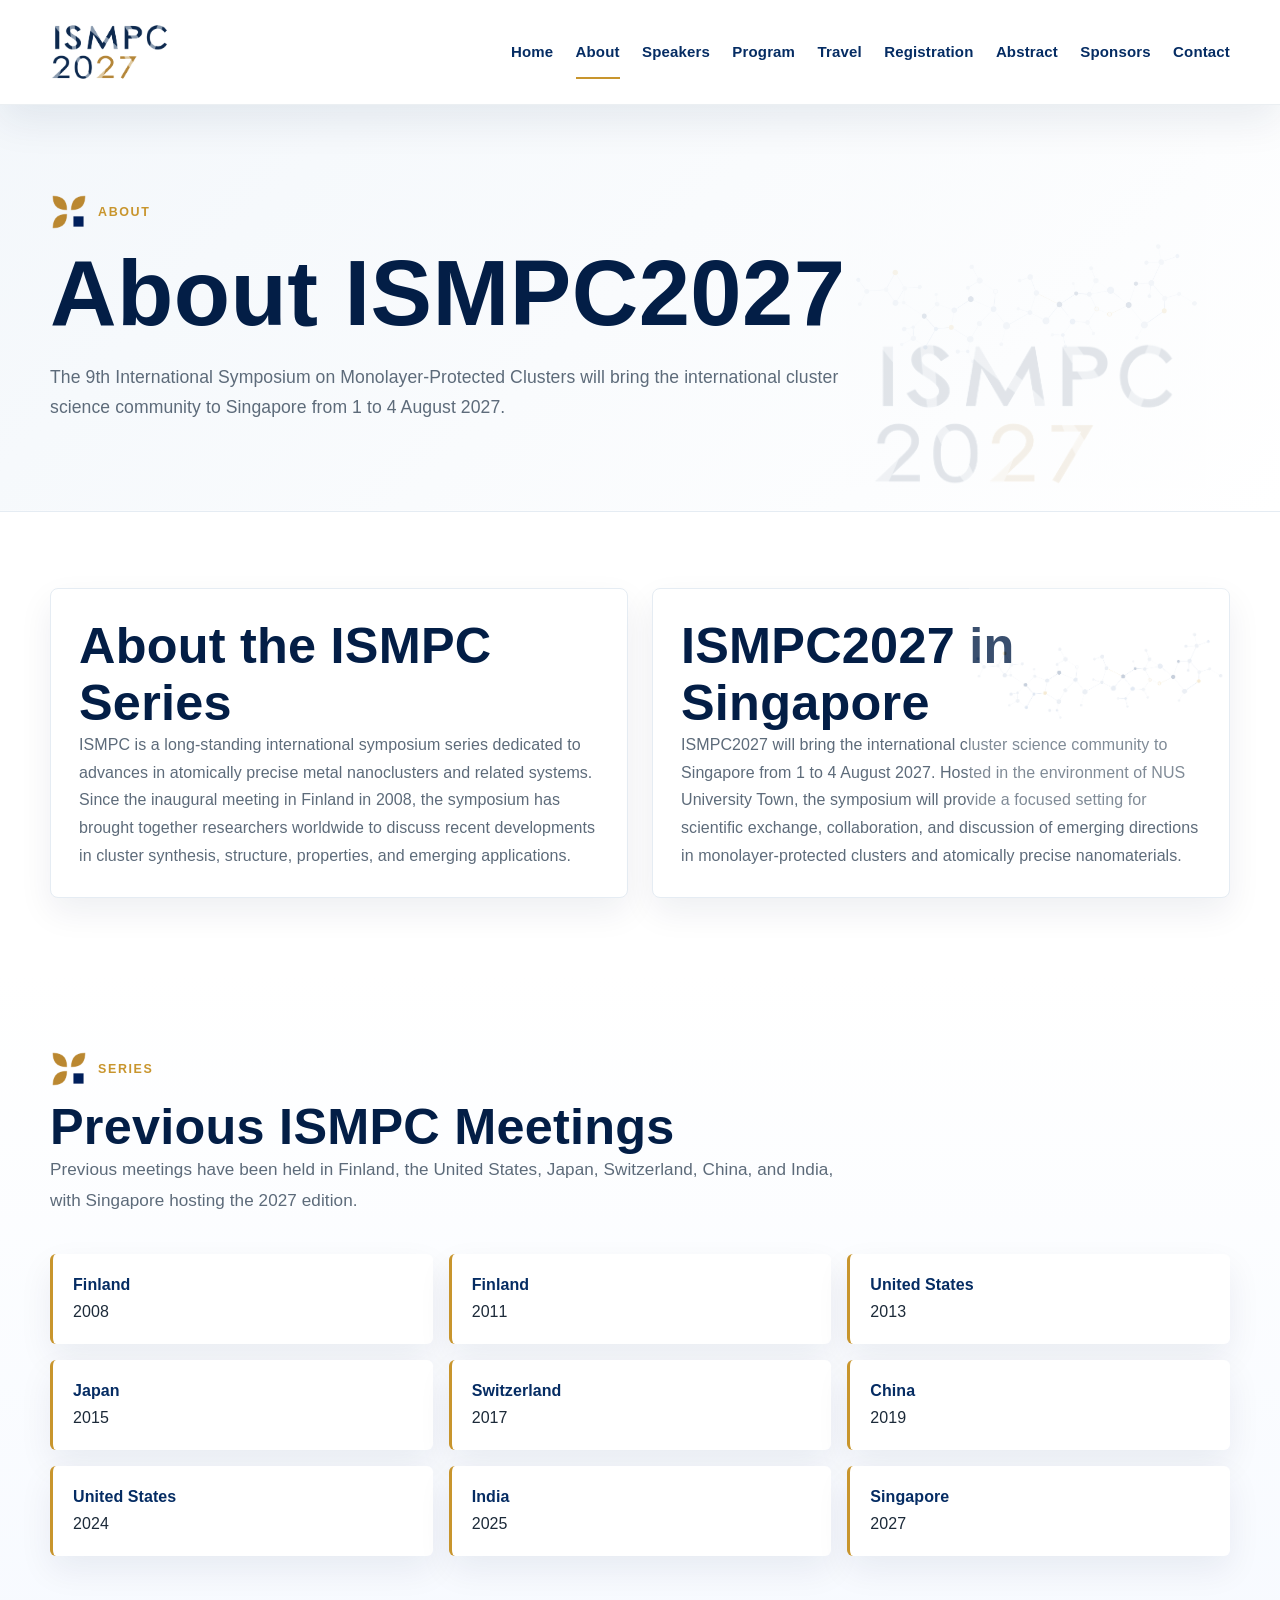
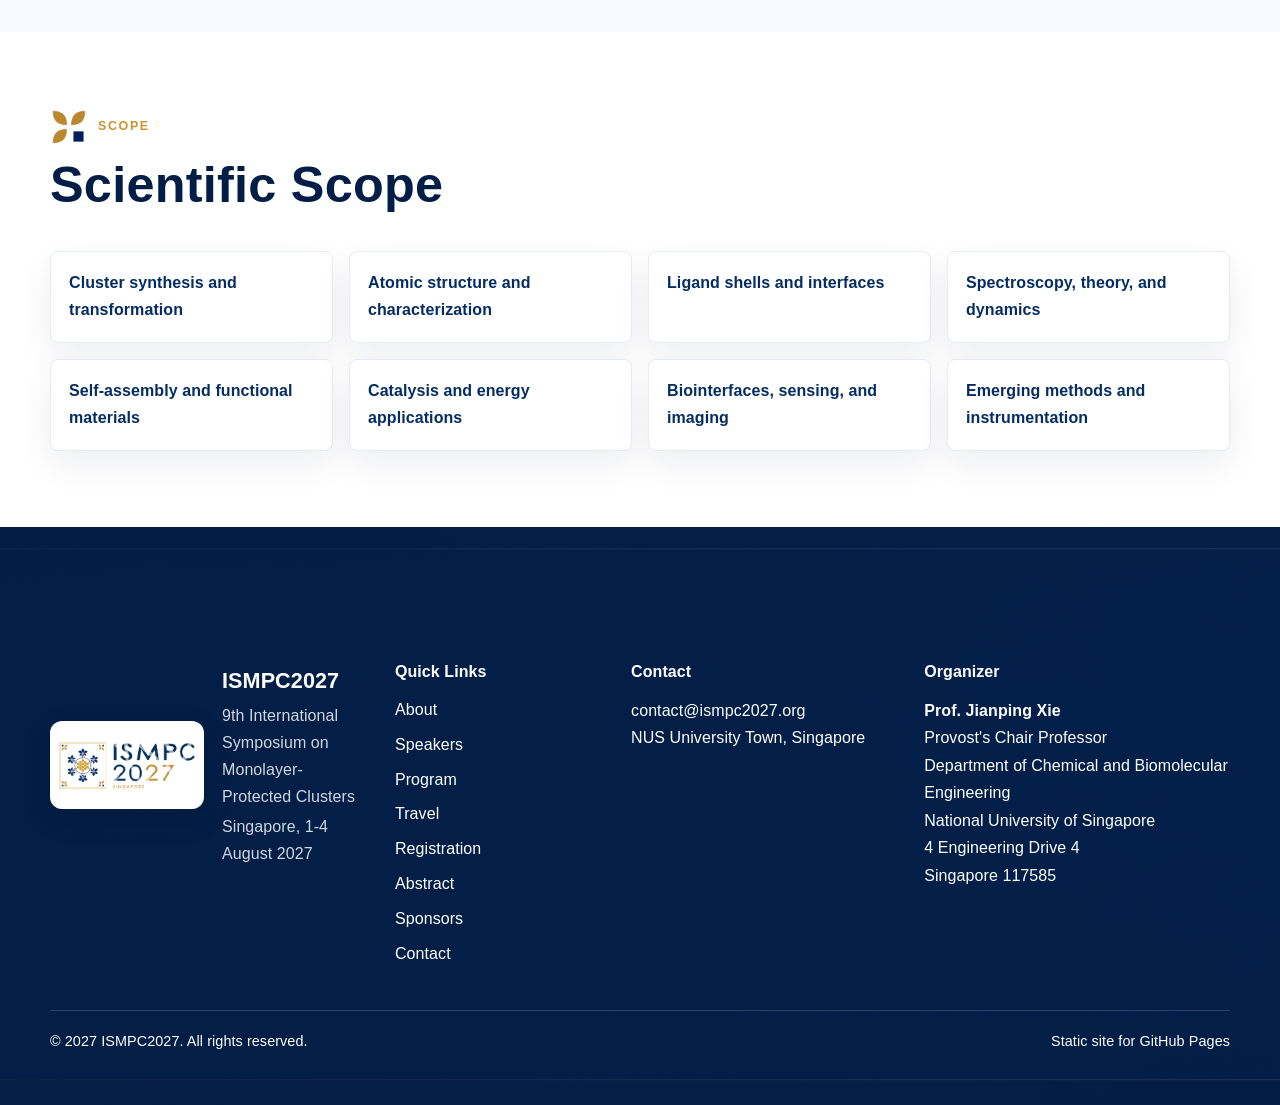
==== about.html @ d675f934 "v8" ====
<!doctype html>
<html lang="en">
<head><meta charset="utf-8"><meta name="viewport" content="width=device-width, initial-scale=1"><title>About | ISMPC2027</title><meta name="description" content="About the ISMPC series and ISMPC2027 in Singapore."><link rel="stylesheet" href="css/style.css?v=20260626-polish"></head>
<body>
  <header class="site-header">
    <div class="container header-inner">
      <a class="brand logo-link" href="index.html" aria-label="ISMPC2027 home"><img class="logo-img logo-img--header" src="assets/logo/logo4.png" alt="ISMPC2027"></a>
      <button class="menu-toggle" type="button" aria-label="Toggle navigation menu" aria-expanded="false" aria-controls="site-nav"><span></span><span></span><span></span></button>
      <nav class="nav" id="site-nav" aria-label="Primary navigation">
        <a class="nav-link" href="index.html">Home</a><a class="nav-link" href="about.html">About</a><a class="nav-link" href="speakers.html">Speakers</a><a class="nav-link" href="program.html">Program</a><a class="nav-link" href="travel.html">Travel</a><a class="nav-link" href="registration.html">Registration</a><a class="nav-link" href="abstract.html">Abstract</a><a class="nav-link" href="sponsors.html">Sponsors</a><a class="nav-link" href="contact.html">Contact</a>
      </nav>
    </div>
  </header>
  <main>
    <section class="page-hero"><img class="page-hero-wordmark" src="assets/logo/logo4.png" alt=""><div class="container reveal"><span class="section-kicker"><img class="section-kicker-icon" src="assets/ornaments/gold-leaf-square-motif.png" alt="">About</span><h1>About ISMPC2027</h1><p>The 9th International Symposium on Monolayer-Protected Clusters will bring the international cluster science community to Singapore from 1 to 4 August 2027.</p></div></section>
    <section class="section"><img class="ornament-network" src="assets/ornaments/molecular-network-blue-gold.png" alt=""><div class="container grid grid-2">
      <!-- Editable: official ISMPC series introduction -->
      <article class="card reveal"><h2>About the ISMPC Series</h2><p>ISMPC is a long-standing international symposium series dedicated to advances in atomically precise metal nanoclusters and related systems. Since the inaugural meeting in Finland in 2008, the symposium has brought together researchers worldwide to discuss recent developments in cluster synthesis, structure, properties, and emerging applications.</p></article>
      <!-- Editable: ISMPC2027 Singapore introduction -->
      <article class="card reveal"><h2>ISMPC2027 in Singapore</h2><p>ISMPC2027 will bring the international cluster science community to Singapore from 1 to 4 August 2027. Hosted in the environment of NUS University Town, the symposium will provide a focused setting for scientific exchange, collaboration, and discussion of emerging directions in monolayer-protected clusters and atomically precise nanomaterials.</p></article>
    </div></section>
    <section class="section section-soft"><div class="container"><div class="section-header reveal"><span class="section-kicker"><img class="section-kicker-icon" src="assets/ornaments/gold-leaf-square-motif.png" alt="">Series</span><h2>Previous ISMPC Meetings</h2><p class="lead">Previous meetings have been held in Finland, the United States, Japan, Switzerland, China, and India, with Singapore hosting the 2027 edition.</p></div><div class="meeting-timeline reveal"><div class="meeting-item"><strong>Finland</strong><span>2008</span></div><div class="meeting-item"><strong>Finland</strong><span>2011</span></div><div class="meeting-item"><strong>United States</strong><span>2013</span></div><div class="meeting-item"><strong>Japan</strong><span>2015</span></div><div class="meeting-item"><strong>Switzerland</strong><span>2017</span></div><div class="meeting-item"><strong>China</strong><span>2019</span></div><div class="meeting-item"><strong>United States</strong><span>2024</span></div><div class="meeting-item"><strong>India</strong><span>2025</span></div><div class="meeting-item"><strong>Singapore</strong><span>2027</span></div></div></div></section>
    <section class="section"><div class="container"><div class="section-header reveal"><span class="section-kicker"><img class="section-kicker-icon" src="assets/ornaments/gold-leaf-square-motif.png" alt="">Scope</span><h2>Scientific Scope</h2></div><ul class="topic-list reveal"><li>Cluster synthesis and transformation</li><li>Atomic structure and characterization</li><li>Ligand shells and interfaces</li><li>Spectroscopy, theory, and dynamics</li><li>Self-assembly and functional materials</li><li>Catalysis and energy applications</li><li>Biointerfaces, sensing, and imaging</li><li>Emerging methods and instrumentation</li></ul></div></section>
  </main>
  <footer class="site-footer">
    <div class="container footer-main">
      <div class="footer-brand-wrap">
        <div class="footer-brand">
          <span class="footer-logo-panel footer-logo-panel--wide"><img class="footer-logo-image" src="assets/logo/logo1.png" alt="ISMPC2027"></span>
          <div class="footer-brand-text"><strong>ISMPC2027</strong><span>9th International Symposium on Monolayer-Protected Clusters</span><span>Singapore, 1-4 August 2027</span></div>
        </div>
      </div>
      <div><h3>Quick Links</h3><ul><li><a href="about.html">About</a></li><li><a href="speakers.html">Speakers</a></li><li><a href="program.html">Program</a></li><li><a href="travel.html">Travel</a></li><li><a href="registration.html">Registration</a></li><li><a href="abstract.html">Abstract</a></li><li><a href="sponsors.html">Sponsors</a></li><li><a href="contact.html">Contact</a></li></ul></div>
      <div><h3>Contact</h3><p><a href="mailto:contact@ismpc2027.org">contact@ismpc2027.org</a></p><p>NUS University Town, Singapore</p></div>
      <div><h3>Organizer</h3><p><strong>Prof. Jianping Xie</strong></p><p>Provost's Chair Professor<br>Department of Chemical and Biomolecular Engineering<br>National University of Singapore<br>4 Engineering Drive 4<br>Singapore 117585</p></div>
    </div>
    <div class="container footer-bottom"><span>&copy; 2027 ISMPC2027. All rights reserved.</span><span>Static site for GitHub Pages</span></div>
  </footer>
  <script src="js/main.js"></script>
</body></html>
---- css/style.css ----
:root {
  --navy: #052C63;
  --deep-navy: #031E46;
  --blue: #0A3A7A;
  --mist-blue: #DCE8F3;
  --pale-blue: #F3F7FB;
  --gold: #C8952D;
  --soft-gold: #E2C37C;
  --text-dark: #1C2A39;
  --text-muted: #5D6B7A;
  --white: #FFFFFF;
  --border-light: #E5ECF3;
  --font-display: "Aptos Display", "Inter", "Segoe UI", "Helvetica Neue", Arial, sans-serif;
  --font-body: "Aptos", "Inter", "Segoe UI", "Helvetica Neue", Arial, sans-serif;
  --shadow-soft: 0 18px 45px rgba(3, 30, 70, 0.09);
  --shadow-card: 0 14px 34px rgba(3, 30, 70, 0.07);
}

* {
  box-sizing: border-box;
}

html {
  scroll-behavior: smooth;
}

body {
  margin: 0;
  color: var(--text-dark);
  background: var(--white);
  font-family: var(--font-body);
  font-size: 16px;
  line-height: 1.7;
}

img {
  display: block;
  max-width: 100%;
}

a {
  color: inherit;
  text-decoration: none;
}

a:focus-visible,
button:focus-visible {
  outline: 3px solid rgba(200, 149, 45, 0.48);
  outline-offset: 4px;
}

.container {
  width: min(1180px, calc(100% - 48px));
  margin: 0 auto;
}

.section {
  position: relative;
  overflow: hidden;
  padding: 96px 0;
}

.section--pale {
  background: linear-gradient(180deg, var(--pale-blue), #fff);
}

.section-header {
  max-width: 790px;
  margin-bottom: 38px;
}

.section-kicker {
  display: inline-flex;
  align-items: center;
  gap: 10px;
  margin-bottom: 10px;
  color: var(--gold);
  font-family: var(--font-display);
  font-size: 0.78rem;
  font-weight: 800;
  letter-spacing: 0.13em;
  text-transform: uppercase;
}

.section-kicker-icon {
  width: 24px;
  height: 24px;
  object-fit: contain;
}

h1,
h2,
h3,
.nav,
.btn,
.hero-title {
  font-family: var(--font-display);
}

h1,
h2,
h3 {
  margin: 0;
  color: var(--deep-navy);
  line-height: 1.14;
}

h1 {
  font-size: clamp(3rem, 7.2vw, 6.35rem);
  font-weight: 850;
  letter-spacing: 0;
}

h2 {
  font-size: clamp(1.95rem, 4vw, 3.15rem);
  font-weight: 820;
}

h3 {
  font-size: 1.18rem;
  font-weight: 780;
}

p {
  margin: 0;
}

.lead {
  max-width: 790px;
  color: var(--text-muted);
  font-size: 1.07rem;
  line-height: 1.78;
}

.site-header {
  position: sticky;
  top: 0;
  z-index: 30;
  background: rgba(255, 255, 255, 0.96);
  border-bottom: 1px solid var(--border-light);
  backdrop-filter: blur(14px);
}

.header-inner {
  min-height: 74px;
  display: flex;
  align-items: center;
  justify-content: space-between;
  gap: 22px;
}

.brand {
  display: inline-flex;
  align-items: center;
  min-width: 188px;
}

.brand img {
  width: 168px;
  height: auto;
}

.nav {
  display: flex;
  align-items: center;
  gap: 2px;
}

.nav a {
  position: relative;
  padding: 24px 8px;
  color: var(--navy);
  font-size: 0.88rem;
  font-weight: 760;
  letter-spacing: 0;
}

.nav a::after {
  content: "";
  position: absolute;
  right: 8px;
  bottom: 18px;
  left: 8px;
  height: 2px;
  background: var(--gold);
  transform: scaleX(0);
  transform-origin: center;
  transition: transform 180ms ease;
}

.nav a:hover::after,
.nav a.is-active::after {
  transform: scaleX(1);
}

.menu-toggle {
  display: none;
  width: 44px;
  height: 44px;
  border: 1px solid var(--border-light);
  border-radius: 6px;
  background: var(--white);
  color: var(--navy);
}

.menu-toggle span {
  display: block;
  width: 20px;
  height: 2px;
  margin: 5px auto;
  background: currentColor;
}

.hero {
  min-height: 724px;
  display: grid;
  align-items: center;
  background-image: linear-gradient(90deg, rgba(255, 255, 255, 0.94), rgba(255, 255, 255, 0.72) 44%, rgba(255, 255, 255, 0.06)), url("../assets/hero/hero-bg-no-text.png");
  background-size: cover;
  background-position: center right;
  background-repeat: no-repeat;
}

.hero__text {
  width: min(675px, 100%);
  padding: 92px 0;
}

.hero-title {
  color: var(--deep-navy);
  font-weight: 900;
}

.hero__subtitle {
  margin-top: 14px;
  color: var(--navy);
  font-family: var(--font-display);
  font-size: clamp(1.26rem, 2.5vw, 1.94rem);
  font-weight: 790;
  line-height: 1.36;
}

.gold-divider {
  width: 176px;
  height: 10px;
  margin: 26px 0 20px;
  background-image: url("../assets/ornaments/gold-divider-line.png");
  background-size: contain;
  background-position: left center;
  background-repeat: no-repeat;
}

.hero__date {
  color: var(--navy);
  font-size: 1.12rem;
  font-weight: 820;
}

.hero__location-title {
  margin-top: 12px;
  color: var(--gold);
  font-size: clamp(1.5rem, 3vw, 2.35rem);
  font-weight: 900;
  letter-spacing: 0.16em;
  text-transform: uppercase;
}

.hero__venue {
  display: flex;
  align-items: flex-start;
  gap: 10px;
  margin-top: 10px;
  color: var(--text-muted);
  font-weight: 700;
  line-height: 1.5;
}

.inline-icon {
  width: 19px;
  height: 19px;
  object-fit: contain;
  flex: 0 0 auto;
  margin-top: 3px;
}

.hero__actions,
.button-row {
  display: flex;
  flex-wrap: wrap;
  gap: 14px;
  margin-top: 32px;
}

.btn {
  display: inline-flex;
  align-items: center;
  justify-content: center;
  min-height: 48px;
  padding: 13px 22px;
  border: 1px solid transparent;
  border-radius: 6px;
  font-size: 0.84rem;
  font-weight: 850;
  letter-spacing: 0.055em;
  text-transform: uppercase;
  transition: transform 180ms ease, box-shadow 180ms ease, background 180ms ease;
}

.btn:hover {
  transform: translateY(-2px);
  box-shadow: var(--shadow-soft);
}

.btn-primary {
  background: var(--navy);
  color: var(--white);
}

.btn-secondary {
  background: var(--gold);
  color: var(--white);
}

.btn-outline {
  border-color: rgba(5, 44, 99, 0.22);
  color: var(--navy);
  background: var(--white);
}

.btn[aria-disabled="true"] {
  pointer-events: none;
  opacity: 0.6;
}

.grid {
  display: grid;
  gap: 24px;
}

.grid-2 {
  grid-template-columns: repeat(2, minmax(0, 1fr));
}

.grid-3 {
  grid-template-columns: repeat(3, minmax(0, 1fr));
}

.grid-4 {
  grid-template-columns: repeat(4, minmax(0, 1fr));
}

.about-layout,
.venue-layout,
.contact-layout,
.cruise-layout {
  display: grid;
  grid-template-columns: 0.96fr 1.04fr;
  gap: 54px;
  align-items: center;
}

.card,
.feature-card,
.date-card,
.speaker-card,
.travel-card,
.info-card {
  background: var(--white);
  border: 1px solid var(--border-light);
  border-radius: 8px;
  box-shadow: var(--shadow-card);
}

.card,
.info-card {
  padding: 28px;
}

.feature-card {
  padding: 28px;
  transition: transform 180ms ease;
}

.feature-card:hover,
.speaker-card:hover,
.travel-card:hover {
  transform: translateY(-4px);
}

.feature-icon {
  width: 54px;
  height: 54px;
  display: grid;
  place-items: center;
  margin-bottom: 18px;
  border-radius: 50%;
  background: var(--pale-blue);
}

.feature-icon img {
  width: 30px;
  height: 30px;
  object-fit: contain;
}

.card p,
.feature-card p,
.date-card p,
.speaker-card p,
.travel-card p,
.info-card p {
  color: var(--text-muted);
}

.ornament-network,
.ornament-orchid {
  position: absolute;
  pointer-events: none;
  user-select: none;
}

.ornament-network {
  right: 4%;
  top: 8%;
  width: min(260px, 28vw);
  opacity: 0.22;
}

.ornament-orchid {
  right: -40px;
  bottom: -40px;
  width: min(320px, 34vw);
  opacity: 0.16;
}

.dates-row {
  display: grid;
  grid-template-columns: repeat(6, minmax(0, 1fr));
  gap: 16px;
}

.date-card {
  min-height: 156px;
  padding: 22px 18px;
}

.date-card img {
  width: 28px;
  height: 28px;
  margin-bottom: 16px;
}

.date-card strong {
  display: block;
  color: var(--navy);
  font-size: 1.02rem;
  line-height: 1.35;
}

.featured-speaker-grid,
.plenary-grid {
  display: grid;
  grid-template-columns: repeat(3, minmax(0, 1fr));
  gap: 26px;
}

.keynote-grid {
  display: grid;
  grid-template-columns: repeat(4, minmax(0, 1fr));
  gap: 20px;
}

.speaker-card {
  padding: 24px 20px;
  text-align: center;
}

.speaker-card--large {
  padding: 30px 24px;
}

.speaker-card--compact {
  padding: 20px 16px;
}

.speaker-card__portrait {
  width: 116px;
  height: 116px;
  margin: 0 auto 18px;
  border: 1px solid rgba(200, 149, 45, 0.28);
  border-radius: 50%;
  object-fit: cover;
  background: var(--pale-blue);
}

.speaker-card--large .speaker-card__portrait {
  width: 138px;
  height: 138px;
}

.speaker-card--compact .speaker-card__portrait {
  width: 92px;
  height: 92px;
}

.speaker-card h3::after {
  content: "";
  display: block;
  width: 42px;
  height: 2px;
  margin: 12px auto;
  background: var(--gold);
}

.tag {
  display: inline-block;
  margin: 14px 0 10px;
  padding: 5px 10px;
  border: 1px solid rgba(200, 149, 45, 0.28);
  border-radius: 999px;
  color: var(--gold);
  font-size: 0.76rem;
  font-weight: 820;
  letter-spacing: 0.05em;
  text-transform: uppercase;
}

.speaker-divider {
  width: min(420px, 84%);
  height: 14px;
  margin: 68px auto;
  background-image: url("../assets/ornaments/gold-divider-line.png");
  background-size: contain;
  background-position: center;
  background-repeat: no-repeat;
}

.image-frame {
  position: relative;
  overflow: hidden;
  border: 1px solid var(--border-light);
  border-radius: 8px;
  background: var(--white);
  box-shadow: var(--shadow-card);
}

.image-frame img {
  width: 100%;
  height: 100%;
  min-height: 310px;
  object-fit: cover;
}

.travel-card {
  overflow: hidden;
}

.travel-card img {
  width: 100%;
  height: 178px;
  object-fit: cover;
}

.travel-card__body {
  padding: 22px;
}

.cruise-card {
  position: relative;
  padding: 28px;
  border: 1px solid rgba(200, 149, 45, 0.3);
  border-radius: 8px;
  background: linear-gradient(135deg, rgba(226, 195, 124, 0.16), #fff 48%);
  box-shadow: var(--shadow-card);
}

.field-list {
  display: grid;
  gap: 10px;
  margin: 22px 0 0;
}

.field-list div {
  display: flex;
  gap: 10px;
  padding-bottom: 10px;
  border-bottom: 1px solid var(--border-light);
  color: var(--text-muted);
}

.field-list strong {
  min-width: 128px;
  color: var(--navy);
}

.section-action {
  margin-top: 34px;
  text-align: center;
}

.page-hero {
  position: relative;
  overflow: hidden;
  padding: 88px 0;
  background:
    linear-gradient(135deg, rgba(243, 247, 251, 0.96), rgba(255, 255, 255, 0.86)),
    url("../assets/ornaments/molecular-network-blue-gold.png");
  background-size: cover, 360px auto;
  background-position: center, right 8% center;
  background-repeat: no-repeat;
  border-bottom: 1px solid var(--border-light);
}

.page-hero p {
  max-width: 800px;
  margin-top: 16px;
  color: var(--text-muted);
  font-size: 1.1rem;
}

.meeting-timeline {
  display: grid;
  grid-template-columns: repeat(3, minmax(0, 1fr));
  gap: 16px;
}

.meeting-item {
  padding: 18px 20px;
  border-left: 3px solid var(--gold);
  border-radius: 6px;
  background: var(--white);
  box-shadow: var(--shadow-card);
}

.meeting-item strong {
  display: block;
  color: var(--navy);
}

.topic-list {
  display: grid;
  grid-template-columns: repeat(4, minmax(0, 1fr));
  gap: 16px;
  padding: 0;
  margin: 0;
  list-style: none;
}

.topic-list li {
  padding: 18px;
  border: 1px solid var(--border-light);
  border-radius: 8px;
  background: var(--white);
  color: var(--navy);
  font-weight: 760;
  box-shadow: var(--shadow-card);
}

.table-wrap {
  overflow-x: auto;
  border: 1px solid var(--border-light);
  border-radius: 8px;
  background: var(--white);
}

table {
  width: 100%;
  min-width: 680px;
  border-collapse: collapse;
}

th,
td {
  padding: 16px 18px;
  border-bottom: 1px solid var(--border-light);
  text-align: left;
}

th {
  color: var(--navy);
  background: var(--pale-blue);
}

.notice {
  padding: 28px;
  border: 1px solid rgba(200, 149, 45, 0.32);
  border-radius: 8px;
  background: linear-gradient(135deg, rgba(226, 195, 124, 0.16), #fff);
}

.site-footer {
  color: rgba(255, 255, 255, 0.86);
  background-image: linear-gradient(90deg, rgba(3, 30, 70, 0.98), rgba(3, 30, 70, 0.87)), url("../assets/footer/footer-bg-no-text.png");
  background-size: cover;
  background-position: center;
  background-repeat: no-repeat;
}

.footer-main {
  display: grid;
  grid-template-columns: 1.2fr 0.78fr 1fr 1.18fr;
  gap: 34px;
  padding: 64px 0 42px;
}

.footer-logo {
  width: 178px;
  margin-bottom: 18px;
  filter: brightness(1.18);
}

.footer-main h2,
.footer-main h3,
.footer-main strong {
  color: var(--white);
}

.footer-main h3 {
  margin-bottom: 16px;
  font-size: 1rem;
}

.footer-main ul {
  padding: 0;
  margin: 0;
  list-style: none;
}

.footer-main li + li {
  margin-top: 8px;
}

.footer-main a:hover {
  color: var(--soft-gold);
}

.footer-bottom {
  display: flex;
  flex-wrap: wrap;
  justify-content: space-between;
  gap: 16px;
  padding: 18px 0;
  border-top: 1px solid rgba(255, 255, 255, 0.16);
  font-size: 0.9rem;
}

.reveal {
  opacity: 1;
  transform: none;
}

.js .reveal {
  opacity: 0;
  transform: translateY(18px);
  transition: opacity 520ms ease, transform 520ms ease;
}

.js .reveal.is-visible {
  opacity: 1;
  transform: none;
}

@media (max-width: 1100px) {
  .nav a {
    padding-right: 6px;
    padding-left: 6px;
    font-size: 0.82rem;
  }

  .keynote-grid,
  .topic-list {
    grid-template-columns: repeat(3, minmax(0, 1fr));
  }
}

@media (max-width: 980px) {
  .menu-toggle {
    display: block;
  }

  .nav {
    position: absolute;
    top: 74px;
    right: 24px;
    left: 24px;
    display: none;
    flex-direction: column;
    align-items: stretch;
    padding: 10px;
    border: 1px solid var(--border-light);
    border-radius: 8px;
    background: var(--white);
    box-shadow: var(--shadow-soft);
  }

  .nav.is-open {
    display: flex;
  }

  .nav a {
    padding: 13px 14px;
    font-size: 0.95rem;
  }

  .about-layout,
  .venue-layout,
  .contact-layout,
  .cruise-layout,
  .grid-2,
  .grid-3,
  .grid-4,
  .footer-main {
    grid-template-columns: 1fr 1fr;
  }

  .dates-row {
    display: flex;
    overflow-x: auto;
    padding-bottom: 12px;
    scroll-snap-type: x proximity;
  }

  .date-card {
    flex: 0 0 235px;
    scroll-snap-align: start;
  }

  .featured-speaker-grid,
  .plenary-grid,
  .keynote-grid,
  .topic-list,
  .meeting-timeline {
    grid-template-columns: repeat(2, minmax(0, 1fr));
  }
}

@media (max-width: 700px) {
  .container {
    width: min(100% - 32px, 1180px);
  }

  .section {
    padding: 66px 0;
  }

  .brand img {
    width: 148px;
  }

  .hero {
    min-height: auto;
    background-position: center right 36%;
  }

  .hero__text {
    padding: 78px 0 84px;
  }

  .hero__actions,
  .button-row {
    flex-direction: column;
    align-items: stretch;
  }

  .about-layout,
  .venue-layout,
  .contact-layout,
  .cruise-layout,
  .grid-2,
  .grid-3,
  .grid-4,
  .footer-main,
  .featured-speaker-grid,
  .plenary-grid,
  .keynote-grid,
  .topic-list,
  .meeting-timeline {
    grid-template-columns: 1fr;
  }

  .field-list div {
    display: block;
  }

  .field-list strong {
    display: block;
  }

  .image-frame img {
    min-height: 230px;
  }

  .footer-bottom {
    display: block;
  }
}

@media (prefers-reduced-motion: reduce) {
  * {
    animation: none !important;
    transition: none !important;
    scroll-behavior: auto !important;
  }

  .reveal,
  .js .reveal {
    opacity: 1;
    transform: none;
  }
}

/* Visual refinement pass: logo system, Heiti SC typography, media wrappers, timeline, venue. */
:root {
  --font-display: "Heiti SC", "STHeiti", "PingFang SC", "Hiragino Sans GB", "Microsoft YaHei", "Segoe UI", Arial, sans-serif;
  --font-body: "Heiti SC", "STHeiti", "PingFang SC", "Hiragino Sans GB", "Microsoft YaHei", "Segoe UI", Arial, sans-serif;
}

html,
body,
button,
input,
textarea,
select {
  font-family: var(--font-body);
}

body {
  font-size: 16px;
  line-height: 1.68;
  letter-spacing: 0.005em;
}

p {
  line-height: 1.72;
}

h1,
h2,
h3,
h4,
.nav-link,
.btn,
.hero-title,
.section-title,
.card-title {
  font-family: var(--font-display);
  letter-spacing: 0.005em;
}

.container {
  width: min(1180px, calc(100% - 48px));
}

.section {
  padding: 76px 0;
}

.section-compact {
  padding: 56px 0;
}

.section-soft {
  background: linear-gradient(180deg, #ffffff 0%, #f7faff 100%);
}

.logo-img {
  display: block;
  height: auto;
  object-fit: contain;
  flex-shrink: 0;
}

.logo-img--header {
  width: clamp(210px, 22vw, 320px);
  max-height: 76px;
}

.logo-img--compact {
  width: clamp(150px, 18vw, 230px);
  max-height: 62px;
}

.logo-img--wordmark {
  width: clamp(140px, 18vw, 260px);
  max-height: 74px;
}

.logo-img--mark {
  width: 96px;
  height: 96px;
  object-fit: contain;
}

.site-header {
  z-index: 50;
  background: rgba(255, 255, 255, 0.96);
  backdrop-filter: blur(10px);
  border-bottom: 1px solid rgba(5,44,99,0.08);
}

.header-inner {
  min-height: 104px;
  gap: 34px;
}

.logo-link,
.brand {
  display: flex;
  align-items: center;
  min-width: 0;
}

.logo-link picture,
.brand picture {
  display: block;
}

.brand img,
.logo-link img {
  width: clamp(210px, 22vw, 320px);
  max-height: 76px;
}

.nav {
  gap: clamp(14px, 1.75vw, 28px);
}

.nav a,
.nav-link {
  color: var(--navy);
  font-size: 15px;
  font-weight: 700;
  padding: 9px 0;
  letter-spacing: 0.01em;
}

.nav a::after {
  left: 0;
  right: 0;
  bottom: -5px;
  height: 2px;
}

.section-heading {
  display: flex;
  align-items: center;
  gap: 16px;
  margin-bottom: 32px;
}

.section-kicker-icon {
  width: 38px;
  height: 38px;
  object-fit: contain;
  flex: 0 0 38px;
}

.section-title {
  margin: 0;
  color: var(--navy);
  font-size: clamp(30px, 3vw, 42px);
  line-height: 1.12;
  font-weight: 800;
}

.section-subtitle {
  max-width: 760px;
  margin: -12px 0 34px 54px;
  color: var(--text-muted);
  font-size: 17px;
  line-height: 1.7;
}

.hero {
  position: relative;
  min-height: 560px;
  display: flex;
  align-items: center;
  background-image: linear-gradient(90deg, rgba(255,255,255,0.96), rgba(255,255,255,0.72) 42%, rgba(255,255,255,0.08)), url("../assets/hero/hero-bg-no-text.png");
  overflow: hidden;
}

.hero__content {
  position: relative;
  z-index: 2;
}

.hero__text {
  max-width: 620px;
  padding: 72px 0 74px;
}

.hero-title {
  margin: 0 0 20px;
  font-size: clamp(56px, 7vw, 104px);
  line-height: 0.95;
  letter-spacing: 0.02em;
  color: var(--navy);
  font-weight: 850;
}

.hero-subtitle,
.hero__subtitle {
  font-size: clamp(24px, 2.7vw, 42px);
  line-height: 1.18;
  color: var(--navy);
  font-weight: 700;
  margin: 0 0 24px;
}

.hero-divider,
.gold-divider {
  width: min(520px, 100%);
  height: 14px;
  margin: 0 0 22px;
  background-image: url("../assets/ornaments/gold-divider-line.png");
  background-repeat: no-repeat;
  background-size: 100% auto;
  background-position: center left;
}

.hero-location-title,
.hero__location-title {
  margin: 12px 0 18px;
  color: var(--gold);
  font-size: clamp(28px, 3vw, 46px);
  letter-spacing: 0.24em;
  font-weight: 700;
  text-transform: uppercase;
}

.dates-timeline {
  position: relative;
  display: grid;
  grid-template-columns: repeat(6, 1fr);
  gap: 24px;
  align-items: stretch;
}

.dates-timeline::before {
  content: "";
  position: absolute;
  left: 4%;
  right: 4%;
  top: 34px;
  height: 2px;
  background: linear-gradient(90deg, transparent, rgba(200,149,45,0.75), transparent);
  z-index: 0;
}

.date-card {
  position: relative;
  z-index: 1;
  border: 1px solid rgba(5,44,99,0.08);
  border-radius: 14px;
  box-shadow: 0 12px 30px rgba(3, 30, 70, 0.08);
  padding: 24px 18px 22px;
  min-height: 170px;
  text-align: center;
  transition: transform 0.2s ease, box-shadow 0.2s ease;
}

.date-card:hover {
  transform: translateY(-3px);
  box-shadow: 0 16px 36px rgba(3, 30, 70, 0.12);
}

.date-card-icon,
.date-card img {
  width: 38px;
  height: 38px;
  object-fit: contain;
  margin: 0 auto 16px;
}

.date-card-label {
  color: var(--gold);
  font-size: 12px;
  font-weight: 850;
  text-transform: uppercase;
  letter-spacing: 0.12em;
  margin-bottom: 8px;
}

.date-card-date {
  color: var(--navy);
  font-size: 20px;
  font-weight: 850;
  line-height: 1.2;
  margin-bottom: 10px;
}

.date-card-desc {
  color: var(--text-muted);
  font-size: 14px;
  line-height: 1.45;
}

.date-card.is-confirmed {
  border-color: rgba(200,149,45,0.38);
  background: linear-gradient(180deg, #ffffff 0%, #fffaf0 100%);
}

.date-card.is-confirmed .date-card-date {
  color: var(--gold);
}

.about-grid {
  display: grid;
  grid-template-columns: minmax(0, 1.05fr) minmax(0, 1fr);
  gap: 70px;
  align-items: center;
}

.about-copy {
  color: var(--text-dark);
  font-size: 16.5px;
  line-height: 1.78;
}

.feature-row {
  display: grid;
  grid-template-columns: repeat(3, 1fr);
  gap: 26px;
}

.feature-card {
  position: relative;
  text-align: center;
  padding: 26px 18px;
  border-radius: 14px;
  background: linear-gradient(180deg, #ffffff 0%, #f8fbff 100%);
  border: 1px solid rgba(5,44,99,0.07);
  box-shadow: 0 10px 26px rgba(3, 30, 70, 0.06);
}

.feature-card .feature-icon,
.feature-icon {
  width: 58px;
  height: 58px;
  object-fit: contain;
  margin: 0 auto 16px;
  border-radius: 0;
  background: transparent;
}

.media {
  position: relative;
  overflow: hidden;
  background: var(--pale-blue);
  border-radius: 14px;
  border: 1px solid rgba(5,44,99,0.08);
}

.media > img {
  width: 100%;
  height: 100%;
  display: block;
}

.media-cover > img {
  object-fit: cover;
}

.media-contain > img {
  object-fit: contain;
}

.media-1x1 {
  aspect-ratio: 1 / 1;
}

.media-4x3 {
  aspect-ratio: 4 / 3;
}

.media-16x9 {
  aspect-ratio: 16 / 9;
}

.media-round {
  border-radius: 50%;
}

.venue-showcase {
  display: grid;
  grid-template-columns: minmax(0, 0.95fr) minmax(0, 1.45fr);
  gap: 38px;
  align-items: stretch;
  background: linear-gradient(135deg, #f7faff 0%, #ffffff 100%);
  border-radius: 18px;
  overflow: hidden;
  border: 1px solid rgba(5,44,99,0.08);
  box-shadow: 0 14px 36px rgba(3, 30, 70, 0.08);
}

.venue-copy-panel {
  padding: 44px 42px;
}

.venue-copy-panel h3 {
  font-size: clamp(24px, 2.4vw, 34px);
  margin-bottom: 18px;
}

.venue-copy-panel p + p {
  margin-top: 16px;
}

.venue-image-panel {
  min-height: 380px;
  overflow: hidden;
  border-radius: 0;
  border: 0;
}

.venue-image-panel img {
  width: 100%;
  height: 100%;
  min-height: 380px;
  object-fit: cover;
}

.venue-facts {
  display: grid;
  grid-template-columns: repeat(2, minmax(0, 1fr));
  gap: 14px;
  margin-top: 28px;
}

.venue-fact {
  padding: 14px 16px;
  background: #fff;
  border: 1px solid rgba(5,44,99,0.08);
  border-left: 3px solid var(--gold);
  border-radius: 10px;
}

.venue-fact strong,
.venue-fact span {
  display: block;
}

.venue-fact strong {
  color: var(--navy);
  font-size: 0.86rem;
}

.venue-fact span {
  color: var(--text-muted);
  font-size: 0.92rem;
}

.speaker-name,
.speaker-card h3 {
  color: var(--navy);
  font-size: 18px;
  font-weight: 850;
  line-height: 1.3;
}

.speaker-affiliation,
.speaker-card p {
  color: var(--text-muted);
  font-size: 14px;
  line-height: 1.45;
}

.speaker-type,
.tag {
  display: inline-flex;
  margin-bottom: 12px;
  padding: 5px 10px;
  border-radius: 999px;
  background: rgba(200,149,45,0.12);
  color: var(--gold);
  font-size: 11px;
  font-weight: 850;
  text-transform: uppercase;
  letter-spacing: 0.08em;
  border: 0;
}

.speaker-card {
  border-radius: 14px;
}

.speaker-card__portrait {
  object-fit: cover;
}

.site-footer {
  position: relative;
  color: #fff;
  background-color: var(--deep-navy);
  background-image: linear-gradient(90deg, rgba(3,30,70,0.9), rgba(3,30,70,0.76)), url("../assets/footer/footer-bg-no-text.png");
  padding: 72px 0 34px;
  overflow: hidden;
}

.footer-brand {
  display: flex;
  align-items: center;
  gap: 18px;
}

.footer-logo-panel {
  width: 104px;
  height: 104px;
  padding: 8px;
  border-radius: 10px;
  background: #fff;
  box-shadow: 0 10px 28px rgba(0,0,0,0.15);
  flex: 0 0 104px;
}

.footer-logo-panel img {
  width: 100%;
  height: 100%;
  object-fit: contain;
}

.footer-brand-text {
  display: grid;
  gap: 4px;
}

.footer-brand-text strong {
  color: #fff;
  font-size: 1.35rem;
}

.footer-brand-text span {
  color: rgba(255,255,255,0.82);
}

.footer-logo-mark {
  width: 96px;
  height: 96px;
}

.page-hero-logo-mark {
  position: absolute;
  right: 5%;
  bottom: 10%;
  width: min(150px, 18vw);
  height: auto;
  opacity: 0.08;
  pointer-events: none;
  user-select: none;
}

@media (max-width: 1100px) {
  .dates-timeline {
    grid-template-columns: repeat(3, 1fr);
  }

  .dates-timeline::before {
    display: none;
  }

  .about-grid,
  .venue-showcase {
    grid-template-columns: 1fr;
  }

  .venue-image-panel {
    min-height: 300px;
  }
}

@media (max-width: 920px) {
  .header-inner {
    min-height: 78px;
  }

  .nav {
    top: 78px;
    gap: 18px;
  }

  .brand img,
  .logo-link img,
  .logo-img--header,
  .logo-img--compact,
  .logo-img--wordmark {
    width: clamp(150px, 48vw, 220px);
    max-height: 58px;
  }
}

@media (max-width: 720px) {
  .dates-timeline {
    grid-template-columns: repeat(2, 1fr);
  }

  .feature-row,
  .venue-facts {
    grid-template-columns: 1fr;
  }
}

@media (max-width: 640px) {
  .section {
    padding: 54px 0;
  }

  .container {
    width: min(100% - 28px, 1180px);
  }

  .section-heading {
    gap: 12px;
    margin-bottom: 24px;
  }

  .section-kicker-icon {
    width: 30px;
    height: 30px;
    flex-basis: 30px;
  }

  .section-title {
    font-size: 28px;
  }

  .section-subtitle {
    margin-left: 0;
    font-size: 16px;
  }

  .dates-timeline {
    grid-template-columns: 1fr;
  }

  .logo-img--mark {
    width: 76px;
    height: 76px;
  }

  .page-hero-logo-mark {
    display: none;
  }

  .footer-brand {
    align-items: flex-start;
  }

  .footer-logo-panel {
    width: 84px;
    height: 84px;
    flex-basis: 84px;
  }

  .hero-title {
    font-size: clamp(44px, 14vw, 64px);
  }
}


/* Secondary logo watermark and fixed speaker media wrappers */
.page-hero-wordmark {
  position: absolute;
  right: clamp(18px, 6vw, 86px);
  bottom: 22px;
  width: min(360px, 34vw);
  max-height: 150px;
  object-fit: contain;
  opacity: 0.11;
  pointer-events: none;
  filter: saturate(0.95);
}

.speaker-media {
  width: 172px;
  margin: 0 auto 18px;
  border: 4px solid rgba(198, 155, 69, 0.26);
  box-shadow: 0 16px 34px rgba(4, 27, 58, 0.14);
  background: #f3f6fa;
}

.speaker-card--compact .speaker-media {
  width: 132px;
  margin-bottom: 14px;
}

.speaker-media .speaker-card__portrait {
  width: 100%;
  height: 100%;
  border: 0;
  border-radius: 0;
  box-shadow: none;
  margin: 0;
}

.travel-card__media {
  border-bottom: 1px solid rgba(11, 48, 92, 0.08);
}

@media (max-width: 760px) {
  .page-hero-wordmark {
    width: 230px;
    right: 14px;
    bottom: 12px;
    opacity: 0.08;
  }
  .speaker-media,
  .speaker-card--compact .speaker-media {
    width: 124px;
  }
}


/* Travel guide expansion */
.travel-page-hero {
  overflow: hidden;
}

.travel-overview {
  padding-top: 78px;
}

.travel-overview-grid,
.split-feature,
.weather-grid {
  display: grid;
  grid-template-columns: minmax(0, 1.05fr) minmax(360px, 0.95fr);
  gap: clamp(28px, 5vw, 64px);
  align-items: center;
}

.travel-brief,
.cruise-card {
  position: relative;
  padding: clamp(28px, 4vw, 46px);
  border: 1px solid rgba(11,48,92,0.1);
  border-radius: 18px;
  background: linear-gradient(135deg, #fff, #f7fafc);
  box-shadow: 0 20px 54px rgba(5, 35, 77, 0.1);
}

.eyebrow,
.hotel-label {
  display: inline-flex;
  align-items: center;
  width: fit-content;
  margin-bottom: 12px;
  padding: 6px 10px;
  border-radius: 999px;
  background: rgba(198,155,69,0.12);
  color: var(--gold);
  font-size: 11px;
  font-weight: 850;
  text-transform: uppercase;
  letter-spacing: 0.08em;
}

.travel-brief h2,
.cruise-card h2 {
  margin-bottom: 14px;
  color: var(--navy);
  font-size: clamp(30px, 4vw, 48px);
  line-height: 1.1;
}

.quick-route {
  display: grid;
  grid-template-columns: repeat(3, 1fr);
  gap: 10px;
  margin: 26px 0;
}

.quick-route span {
  position: relative;
  min-height: 58px;
  display: grid;
  place-items: center;
  padding: 10px;
  border-radius: 12px;
  background: rgba(10, 49, 92, 0.06);
  color: var(--navy);
  font-weight: 850;
  text-align: center;
}

.quick-route span + span::before {
  content: "";
  position: absolute;
  left: -10px;
  top: 50%;
  width: 10px;
  height: 2px;
  background: var(--gold);
}

.travel-hero-media {
  min-height: 380px;
  border-radius: 18px;
  box-shadow: 0 24px 58px rgba(5, 35, 77, 0.16);
}

.guide-nav {
  position: sticky;
  top: 88px;
  z-index: 4;
  display: flex;
  flex-wrap: wrap;
  gap: 10px;
  margin-bottom: 28px;
  padding: 12px;
  border: 1px solid rgba(11,48,92,0.1);
  border-radius: 16px;
  background: rgba(255,255,255,0.86);
  backdrop-filter: blur(14px);
  box-shadow: 0 16px 34px rgba(5,35,77,0.08);
}

.guide-nav a,
.source-grid a,
.hotel-actions a,
.experience-card a,
.packing-list a,
.guide-card a {
  color: var(--navy);
  font-weight: 850;
  text-decoration: none;
}

.guide-nav a {
  padding: 9px 12px;
  border-radius: 999px;
  background: rgba(10, 49, 92, 0.06);
}

.guide-nav a:hover,
.source-grid a:hover,
.hotel-actions a:hover,
.experience-card a:hover,
.packing-list a:hover,
.guide-card a:hover {
  color: var(--gold);
}

.travel-card-row,
.transport-grid,
.experience-grid,
.source-grid {
  display: grid;
  grid-template-columns: repeat(3, minmax(0, 1fr));
  gap: 18px;
}

.guide-card,
.route-card,
.hotel-card,
.experience-card,
.weather-metrics,
.packing-list {
  border: 1px solid rgba(11,48,92,0.1);
  border-radius: 16px;
  background: #fff;
  box-shadow: 0 14px 34px rgba(5,35,77,0.08);
}

.guide-card,
.route-card,
.weather-metrics,
.packing-list {
  padding: 24px;
}

.guide-card span {
  display: inline-grid;
  place-items: center;
  width: 42px;
  height: 42px;
  margin-bottom: 18px;
  border-radius: 50%;
  background: var(--navy);
  color: #fff;
  font-weight: 900;
}

.guide-card h3,
.route-card h3,
.hotel-card h3,
.experience-card h3,
.packing-list h3 {
  color: var(--navy);
  font-size: 20px;
  line-height: 1.22;
}

.info-stack {
  display: grid;
  gap: 16px;
}

.transport-grid {
  margin-top: 8px;
}

.route-card ul,
.packing-list ul {
  margin: 16px 0 0;
  padding-left: 18px;
  color: var(--text-muted);
}

.route-card li,
.packing-list li {
  margin: 8px 0;
}

.hotel-grid {
  display: grid;
  grid-template-columns: repeat(2, minmax(0, 1fr));
  gap: 18px;
  margin-top: 26px;
}

.hotel-card {
  display: grid;
  min-height: 260px;
  padding: 24px;
}

.hotel-card p {
  margin-top: 10px;
  color: var(--text-muted);
}

.hotel-actions {
  display: flex;
  flex-wrap: wrap;
  align-self: end;
  gap: 10px;
  margin-top: 22px;
}

.hotel-actions a,
.source-grid a,
.guide-card a,
.experience-card a,
.packing-list a {
  display: inline-flex;
  align-items: center;
  min-height: 38px;
  padding: 8px 12px;
  border: 1px solid rgba(198,155,69,0.28);
  border-radius: 999px;
  background: rgba(198,155,69,0.08);
}

.enhanced-cruise {
  align-items: stretch;
}

.compact-fields {
  margin: 22px 0;
}

.experience-grid {
  grid-template-columns: repeat(4, minmax(0, 1fr));
}

.experience-card {
  overflow: hidden;
}

.experience-card > div:not(.travel-card__media) {
  display: grid;
  gap: 10px;
  padding: 20px;
}

.weather-grid {
  grid-template-columns: minmax(0, 0.9fr) minmax(280px, 0.75fr) minmax(320px, 0.8fr);
  align-items: stretch;
}

.weather-metrics {
  display: grid;
  grid-template-columns: repeat(2, 1fr);
  gap: 12px;
}

.weather-metrics div {
  display: grid;
  align-content: center;
  min-height: 116px;
  padding: 16px;
  border-radius: 14px;
  background: linear-gradient(135deg, rgba(10,49,92,0.07), rgba(198,155,69,0.1));
}

.weather-metrics strong {
  color: var(--navy);
  font-size: 30px;
  line-height: 1;
}

.weather-metrics span {
  margin-top: 6px;
  color: var(--text-muted);
  font-size: 13px;
}

.source-band {
  background: var(--deep-navy);
  color: #fff;
}

.source-band .section-title {
  color: #fff;
}

.source-grid {
  grid-template-columns: repeat(4, minmax(0, 1fr));
}

.source-grid a {
  justify-content: center;
  min-height: 54px;
  border-color: rgba(255,255,255,0.16);
  background: rgba(255,255,255,0.08);
  color: #fff;
  text-align: center;
}

@media (max-width: 1080px) {
  .travel-overview-grid,
  .split-feature,
  .weather-grid {
    grid-template-columns: 1fr;
  }

  .travel-card-row,
  .transport-grid {
    grid-template-columns: 1fr;
  }

  .experience-grid,
  .source-grid {
    grid-template-columns: repeat(2, minmax(0, 1fr));
  }
}

@media (max-width: 760px) {
  .travel-brief,
  .cruise-card,
  .guide-card,
  .route-card,
  .hotel-card,
  .weather-metrics,
  .packing-list {
    padding: 20px;
  }

  .quick-route,
  .hotel-grid,
  .experience-grid,
  .source-grid,
  .weather-metrics {
    grid-template-columns: 1fr;
  }

  .quick-route span + span::before {
    display: none;
  }

  .guide-nav {
    position: relative;
    top: auto;
  }

  .travel-hero-media {
    min-height: 240px;
  }
}


/* 2026 home refresh: image lockup hero, compact logo, footer2 artwork */
.sr-only {
  position: absolute;
  width: 1px;
  height: 1px;
  padding: 0;
  margin: -1px;
  overflow: hidden;
  clip: rect(0, 0, 0, 0);
  white-space: nowrap;
  border: 0;
}

.site-header {
  background: rgba(255,255,255,0.92);
  border-bottom: 1px solid rgba(10,49,92,0.08);
  box-shadow: 0 16px 40px rgba(5,35,77,0.08);
  backdrop-filter: blur(18px);
}

.logo-link {
  min-width: 0;
}

.brand img,
.logo-link img,
.logo-img--header {
  width: clamp(168px, 18vw, 255px);
  height: auto;
  max-height: 58px;
  object-fit: contain;
  object-position: left center;
}

.hero--image-lockup {
  min-height: clamp(650px, 86vh, 860px);
  padding: 112px 0 54px;
  background-image: linear-gradient(90deg, rgba(255,255,255,0.08), rgba(255,255,255,0.12) 42%, rgba(255,255,255,0.82) 68%, rgba(255,255,255,0.95)), url("../assets/hero/hero-bg-with-text.png");
  background-size: cover;
  background-position: center;
  display: grid;
  align-items: end;
}

.hero__content--cta {
  display: flex;
  justify-content: flex-end;
  align-items: flex-end;
  min-height: 520px;
}

.hero-cta-panel {
  width: min(450px, 100%);
  padding: clamp(24px, 3vw, 38px);
  border: 1px solid rgba(10,49,92,0.1);
  border-radius: 18px;
  background: rgba(255,255,255,0.88);
  box-shadow: 0 28px 70px rgba(5,35,77,0.16);
  backdrop-filter: blur(18px);
}

.hero-cta-panel h2 {
  margin-bottom: 14px;
  color: var(--navy);
  font-size: clamp(27px, 3vw, 40px);
  line-height: 1.08;
}

.hero-cta-panel p {
  display: flex;
  gap: 9px;
  align-items: flex-start;
  color: var(--text-muted);
  font-weight: 700;
}

.hero-cta-panel .hero__actions {
  margin-top: 26px;
}

.home-about-section {
  padding-top: 70px;
  background: linear-gradient(180deg, #f7f9fc, #fff);
}

.home-dates-section {
  background: radial-gradient(circle at 8% 12%, rgba(198,155,69,0.16), transparent 28%), linear-gradient(135deg, #092449, #123f73);
  color: #fff;
}

.home-dates-section .section-title,
.home-dates-section .date-card-date,
.home-dates-section .date-card-desc {
  color: #fff;
}

.home-dates-section .date-card {
  background: rgba(255,255,255,0.11);
  border-color: rgba(255,255,255,0.18);
  box-shadow: none;
  backdrop-filter: blur(12px);
}

.home-dates-section .date-card-label {
  color: rgba(255,255,255,0.78);
}

.home-dates-section .date-card.is-confirmed {
  background: linear-gradient(135deg, rgba(198,155,69,0.34), rgba(255,255,255,0.14));
}

.footer-logo-panel--wide {
  width: 154px;
  height: 88px;
  flex: 0 0 154px;
  padding: 7px;
  border-radius: 12px;
  background: #fff;
}

.footer-logo-image {
  width: 100%;
  height: 100%;
  object-fit: contain;
  display: block;
}

.site-footer {
  background-image: linear-gradient(90deg, rgba(3,30,70,0.94), rgba(3,30,70,0.78)), url("../assets/footer/footer-bg-no-text.png");
}

@media (max-width: 1000px) {
  .hero--image-lockup {
    min-height: 760px;
    background-image: linear-gradient(180deg, rgba(255,255,255,0.05), rgba(255,255,255,0.12) 45%, rgba(255,255,255,0.94) 72%), url("../assets/hero/hero-bg-with-text.png");
    background-position: center top;
    align-items: end;
  }
  .hero__content--cta {
    justify-content: center;
    min-height: 610px;
  }
  @media (max-width: 700px) {
  .brand img,
  .logo-link img,
  .logo-img--header {
    width: clamp(145px, 48vw, 205px);
    max-height: 50px;
  }
  .hero--image-lockup {
    min-height: 720px;
    padding-top: 92px;
  }
  .hero-cta-panel {
    border-radius: 14px;
  }
  .hero-cta-panel .hero__actions {
    display: grid;
  }
  
/* Requested refinement pass: home art, speakers, footer, travel alignment */
.header-inner {
  gap: 22px;
}

.brand img,
.logo-link img,
.logo-img--header {
  width: clamp(170px, 17vw, 250px);
  max-height: 58px;
}

.nav,
.nav-link {
  font-size: 15px;
  font-weight: 820;
}

.home-hero-figure {
  position: relative;
  width: min(100%, 1500px);
  margin: 0 auto;
  padding-top: 84px;
  background: #fff;
}

.home-hero-art {
  display: block;
  width: 100%;
  height: auto;
}

.home-hero-actions {
  position: absolute;
  left: 50%;
  bottom: clamp(24px, 5.6vw, 82px);
  transform: translateX(-50%);
  display: flex;
  justify-content: center;
  gap: 14px;
  width: min(92%, 540px);
  padding: 10px;
  border: 1px solid rgba(255,255,255,0.62);
  border-radius: 999px;
  background: rgba(255,255,255,0.78);
  box-shadow: 0 18px 44px rgba(4,29,64,0.16);
  backdrop-filter: blur(14px);
}

.home-hero-actions .btn {
  flex: 1 1 0;
  justify-content: center;
  min-width: 0;
  white-space: nowrap;
}

.home-about-section {
  padding-top: 76px;
}

.dates-timeline--compact {
  grid-template-columns: repeat(3, minmax(0, 1fr));
}

.dates-timeline--compact::before {
  display: none;
}

.speaker-card {
  position: relative;
  overflow: hidden;
  border-color: rgba(198,155,69,0.16);
  background: linear-gradient(180deg, #fff 0%, #fffaf0 100%);
}

.speaker-card::before {
  content: "";
  position: absolute;
  inset: 0;
  background-image: url("../assets/placeholders/speaker-placeholder.png");
  background-size: 86%;
  background-position: center 22px;
  background-repeat: no-repeat;
  opacity: 0.045;
  pointer-events: none;
}

.speaker-card > * {
  position: relative;
  z-index: 1;
}

.speaker-card p:nth-of-type(2) {
  display: none;
}

.speaker-media {
  border-radius: 50%;
  border: 4px solid rgba(219,184,96,0.34);
  background: radial-gradient(circle, rgba(247,222,158,0.34), rgba(255,255,255,0.96));
}

.speaker-card--large .speaker-media {
  width: 176px;
}

.speaker-card--compact .speaker-media {
  width: 132px;
}

.tag--plenary {
  background: rgba(212, 161, 52, 0.18);
  color: #8b6412;
}

.tag--keynote {
  background: rgba(235, 210, 128, 0.24);
  color: #7a6a20;
}

.site-footer {
  color: #fff;
  background-color: #062653;
  background-image: linear-gradient(90deg, rgba(3,30,70,0.66), rgba(3,30,70,0.52)), url("../assets/footer/footer2.png");
  background-size: 100% auto;
  background-position: center center;
  background-repeat: no-repeat;
  min-height: clamp(440px, 56vw, 760px);
  display: grid;
  align-content: center;
}

.footer-logo-panel--wide {
  width: 230px;
  height: 96px;
  flex: 0 0 230px;
  padding: 0;
  border-radius: 0;
  background: transparent;
  box-shadow: none;
}

.footer-logo-image {
  object-fit: contain;
  filter: drop-shadow(0 8px 18px rgba(0,0,0,0.22));
}

.footer-main,
.footer-bottom {
  position: relative;
  z-index: 1;
}

.travel-page-hero .page-hero-wordmark {
  right: max(calc((100vw - 1180px) / 2), 24px);
  width: min(300px, 24vw);
}

.travel-overview-grid,
.split-feature,
.weather-grid,
.travel-card-row,
.transport-grid,
.hotel-grid,
.experience-grid,
.source-grid {
  width: 100%;
}

.travel-map-panel {
  min-height: 390px;
  overflow: hidden;
  border: 1px solid rgba(11,48,92,0.12);
  border-radius: 18px;
  box-shadow: 0 24px 58px rgba(5,35,77,0.14);
  background: #eef3f8;
}

.travel-map-panel iframe {
  display: block;
  width: 100%;
  height: 100%;
  min-height: 390px;
  border: 0;
}

.travel-brief,
.cruise-card,
.guide-card,
.route-card,
.hotel-card,
.experience-card,
.weather-metrics,
.packing-list {
  box-sizing: border-box;
}

.travel-brief .button-row,
.cruise-card .button-row,
#transport .button-row {
  flex-wrap: wrap;
}

.travel-brief .btn,
.cruise-card .btn,
#transport .btn {
  white-space: normal;
  text-align: center;
}

.hotel-actions a,
.source-grid a,
.guide-card a,
.experience-card a,
.packing-list a {
  white-space: normal;
}

@media (max-width: 1000px) {
  .dates-timeline--compact {
    grid-template-columns: 1fr;
  }
  .home-hero-figure {
    padding-top: 78px;
  }
  .home-hero-actions {
    bottom: clamp(18px, 5vw, 48px);
  }
  .site-footer {
    background-size: auto 100%;
  }
}

@media (max-width: 760px) {
  .nav,
  .nav-link {
    font-size: 16px;
  }
  .home-hero-actions {
    position: static;
    transform: none;
    width: min(100% - 28px, 520px);
    margin: -26px auto 28px;
    display: grid;
    border-radius: 16px;
  }
  .speaker-card--large .speaker-media,
  .speaker-card--compact .speaker-media {
    width: 128px;
  }
  .travel-page-hero .page-hero-wordmark {
    right: 18px;
    width: 210px;
    opacity: 0.06;
  }
  .travel-map-panel,
  .travel-map-panel iframe {
    min-height: 300px;
  }
  .footer-brand {
    display: grid;
  }
  .footer-logo-panel--wide {
    width: 210px;
    height: 82px;
  }
}


/* Footer2 full-art ratio correction */
.site-footer {
  min-height: max(520px, calc(100vw * 941 / 1672));
  padding: clamp(54px, 5vw, 82px) 0 clamp(28px, 3vw, 44px);
  background-size: 100% 100%;
  background-position: center center;
}

@media (max-width: 760px) {
  .site-footer {
    min-height: 720px;
    background-size: auto 100%;
  }
}


/* Home artwork aligned to header content edges */
.home-hero-figure {
  width: min(1180px, calc(100% - 48px));
  margin: 0 auto;
  padding-top: 104px;
  background: transparent;
}

.home-hero-art {
  width: 100%;
  height: auto;
  border-radius: 0;
}

.home-hero-actions {
  left: 50%;
  bottom: clamp(44px, 5.2vw, 86px);
  width: min(560px, 46%);
  padding: 12px;
  gap: 16px;
  background: rgba(255,255,255,0.72);
  border-color: rgba(255,255,255,0.7);
  box-shadow: 0 20px 48px rgba(3,30,70,0.16);
}

.home-hero-actions .btn {
  min-height: 54px;
  padding: 15px 24px;
  font-size: 16px;
}

@media (min-width: 1280px) {
  .home-hero-figure {
    width: min(1320px, calc(100% - 64px));
  }
}

@media (max-width: 1000px) {
  .home-hero-figure {
    width: min(100% - 32px, 1180px);
    padding-top: 92px;
  }
  .home-hero-actions {
    bottom: clamp(26px, 4.8vw, 52px);
    width: min(520px, 58%);
  }
}

@media (max-width: 760px) {
  .home-hero-figure {
    width: calc(100% - 24px);
    padding-top: 82px;
  }
  .home-hero-actions {
    position: absolute;
    left: 50%;
    bottom: 18px;
    transform: translateX(-50%);
    display: grid;
    width: min(88%, 360px);
    border-radius: 18px;
  }
  .home-hero-actions .btn {
    min-height: 48px;
    padding: 13px 18px;
    font-size: 15px;
  }
}

/* Late June refinement: homepage, travel guide, sponsors, and logo-only footer */
.dates-timeline--four {
  grid-template-columns: repeat(4, minmax(0, 1fr));
  align-items: stretch;
  justify-content: center;
}

.dates-timeline--four .date-card {
  min-height: 230px;
  display: flex;
  flex-direction: column;
  align-items: center;
  justify-content: center;
  text-align: center;
}

.home-venue-immersive {
  position: relative;
  min-height: clamp(560px, 58vw, 760px);
  display: grid;
  align-items: center;
  overflow: hidden;
  background:
    linear-gradient(90deg, rgba(3,30,70,0.82) 0%, rgba(3,30,70,0.64) 42%, rgba(3,30,70,0.18) 100%),
    linear-gradient(0deg, rgba(255,255,255,0.12), rgba(255,255,255,0.12)),
    url("../assets/venue/UT1.jpg") center / cover no-repeat;
}

.home-venue-immersive::after {
  content: "";
  position: absolute;
  inset: 0;
  background: radial-gradient(circle at 84% 20%, rgba(205,158,52,0.22), transparent 34%);
  pointer-events: none;
}

.venue-glass-panel {
  position: relative;
  z-index: 1;
  width: min(660px, 100%);
  padding: clamp(28px, 4vw, 52px);
  border: 1px solid rgba(255,255,255,0.28);
  border-radius: 24px;
  color: #fff;
  background: linear-gradient(135deg, rgba(3,30,70,0.82), rgba(8,50,98,0.58));
  box-shadow: 0 28px 80px rgba(3,30,70,0.28);
  backdrop-filter: blur(12px);
}

.venue-glass-panel .section-title,
.venue-glass-panel h3,
.venue-glass-panel p,
.venue-glass-panel .venue-fact strong,
.venue-glass-panel .venue-fact span {
  color: #fff;
}

.venue-glass-panel .section-heading {
  margin-bottom: 16px;
}

.venue-glass-panel h3 {
  margin: 0 0 16px;
  font-size: clamp(34px, 4vw, 58px);
  line-height: 1;
}

.venue-glass-panel p {
  max-width: 58ch;
  color: rgba(255,255,255,0.88);
}

.venue-facts {
  display: grid;
  grid-template-columns: repeat(2, minmax(0, 1fr));
  gap: 12px;
  margin-top: 28px;
}

.venue-fact {
  min-width: 0;
  padding: 16px;
  border-radius: 16px;
  background: rgba(255,255,255,0.12);
  border: 1px solid rgba(255,255,255,0.16);
}

.travel-card--link {
  display: block;
  color: inherit;
  text-decoration: none;
}

.travel-card--link:hover h3,
.travel-card--link:focus-visible h3 {
  color: var(--gold);
}

.travel-guide-strip {
  padding-top: 52px;
}

.enhanced-cruise {
  align-items: stretch;
}

.social-media-grid {
  display: grid;
  grid-template-rows: 1fr 1fr;
  gap: 18px;
  min-height: 100%;
}

.social-media-grid .media {
  min-height: 230px;
  border-radius: 22px;
  box-shadow: 0 22px 56px rgba(4,36,82,0.14);
}

.hotel-grid--visual {
  grid-template-columns: repeat(3, minmax(0, 1fr));
  gap: 24px;
}

.hotel-card--visual {
  display: flex;
  flex-direction: column;
  overflow: hidden;
  padding: 0;
}

.hotel-card--visual > div:not(.hotel-image) {
  padding: 0 22px;
}

.hotel-card--visual > div:nth-child(2) {
  padding-top: 20px;
}

.hotel-card--visual .hotel-actions {
  margin-top: auto;
  padding: 18px 22px 22px;
}

.hotel-image {
  width: 100%;
  border-radius: 0;
}

.experience-card {
  overflow: hidden;
}

.weather-grid--fixed {
  display: grid;
  grid-template-columns: minmax(0, 0.9fr) minmax(0, 1.35fr);
  gap: 26px;
  align-items: start;
}

.weather-grid--fixed .weather-copy {
  grid-column: 1;
}

.weather-grid--fixed .weather-metrics {
  grid-column: 2;
  grid-row: 1 / span 2;
  display: grid;
  grid-template-columns: repeat(2, minmax(0, 1fr));
  gap: 18px;
  width: 100%;
  max-width: 100%;
  padding: 24px;
  border-radius: 24px;
}

.weather-grid--fixed .packing-list {
  grid-column: 1;
}

.weather-metrics div {
  min-width: 0;
  padding: clamp(20px, 3vw, 32px);
  overflow-wrap: anywhere;
}

.weather-metrics strong {
  white-space: nowrap;
  font-size: clamp(38px, 5vw, 64px);
}

.weather-metrics span {
  font-size: clamp(16px, 2vw, 22px);
  line-height: 1.45;
}

.home-sponsor-section {
  background:
    linear-gradient(135deg, rgba(3,30,70,0.92), rgba(12,62,112,0.86)),
    url("../assets/ornaments/molecular-network-blue-gold.png") right 10% center / 420px auto no-repeat;
  color: #fff;
}

.sponsor-home-panel {
  display: grid;
  grid-template-columns: minmax(0, 1fr) auto;
  gap: 24px;
  align-items: center;
}

.sponsor-home-panel .section-heading,
.sponsor-home-panel p {
  margin: 0;
}

.sponsor-home-panel .section-title,
.sponsor-home-panel p {
  color: #fff;
}

.sponsor-page-hero {
  background:
    linear-gradient(135deg, rgba(3,30,70,0.92), rgba(6,48,94,0.72)),
    url("../assets/venue/UT3.jpg") center / cover no-repeat;
}

.sponsor-page-grid {
  display: grid;
  grid-template-columns: repeat(3, minmax(0, 1fr));
  gap: 24px;
}

.sponsor-tier,
.sponsor-contact-panel {
  border-radius: 22px;
  border: 1px solid rgba(8,48,92,0.12);
  background: #fff;
  box-shadow: 0 22px 58px rgba(4,36,82,0.10);
}

.sponsor-tier {
  padding: 28px;
}

.sponsor-tier span {
  display: inline-flex;
  margin-bottom: 18px;
  color: var(--gold-dark);
  font-weight: 800;
  letter-spacing: 0.08em;
  text-transform: uppercase;
}

.sponsor-contact-panel {
  padding: clamp(28px, 5vw, 54px);
  text-align: center;
}

.site-footer--logo-only {
  min-height: max(520px, calc(100vw * 941 / 1672));
  padding: 0;
  display: grid;
  align-items: center;
  background-image: url("../assets/footer/footer2.png");
  background-size: 100% 100%;
  background-position: center center;
  background-repeat: no-repeat;
}

.footer-logo-only {
  display: flex;
  align-items: center;
  justify-content: flex-start;
  min-height: inherit;
}

.footer-logo-large {
  display: block;
  width: clamp(320px, 44vw, 660px);
  height: auto;
  filter: drop-shadow(0 18px 34px rgba(0,0,0,0.22));
}

@media (max-width: 1080px) {
  .dates-timeline--four,
  .hotel-grid--visual,
  .sponsor-page-grid {
    grid-template-columns: repeat(2, minmax(0, 1fr));
  }
  .weather-grid--fixed {
    grid-template-columns: 1fr;
  }
  .weather-grid--fixed .weather-copy,
  .weather-grid--fixed .weather-metrics,
  .weather-grid--fixed .packing-list {
    grid-column: 1;
    grid-row: auto;
  }
}

@media (max-width: 760px) {
  .dates-timeline--four,
  .hotel-grid--visual,
  .sponsor-page-grid,
  .sponsor-home-panel,
  .venue-facts {
    grid-template-columns: 1fr;
  }
  .home-venue-immersive {
    min-height: auto;
    padding: 72px 0;
  }
  .social-media-grid {
    grid-template-rows: none;
  }
  .weather-grid--fixed .weather-metrics {
    grid-template-columns: 1fr;
    padding: 16px;
  }
  .site-footer--logo-only {
    min-height: 620px;
    background-size: auto 100%;
  }
  .footer-logo-only {
    justify-content: center;
    align-items: center;
  }
  .footer-logo-large {
    width: min(78vw, 430px);
  }
}

/* User correction: restore footer layout, strengthen home CTA overlay and venue visibility */
.site-footer:not(.site-footer--logo-only) {
  color: #fff;
  min-height: max(520px, calc(100vw * 941 / 1672));
  padding: clamp(54px, 5vw, 82px) 0 clamp(28px, 3vw, 44px);
  display: grid;
  align-content: center;
  background-color: #062653;
  background-image: linear-gradient(90deg, rgba(3,30,70,0.64), rgba(3,30,70,0.48)), url("../assets/footer/footer2.png");
  background-size: 100% 100%;
  background-position: center center;
  background-repeat: no-repeat;
}

.site-footer:not(.site-footer--logo-only) .footer-main {
  display: grid;
  grid-template-columns: minmax(280px, 1.3fr) repeat(3, minmax(160px, 0.8fr));
  gap: clamp(24px, 3vw, 46px);
  align-items: start;
}

.site-footer:not(.site-footer--logo-only) .footer-bottom {
  display: flex;
  justify-content: space-between;
  gap: 20px;
  margin-top: 36px;
  color: rgba(255,255,255,0.72);
}

.home-hero-figure {
  position: relative !important;
}

.home-hero-actions {
  position: absolute !important;
  z-index: 4;
  left: 50% !important;
  bottom: clamp(34px, 7.5%, 96px) !important;
  transform: translateX(-50%) !important;
  width: min(600px, 44%) !important;
  margin: 0 !important;
  display: flex !important;
  align-items: center;
  justify-content: center;
  padding: 12px !important;
  border-radius: 999px !important;
  background: rgba(255,255,255,0.76) !important;
  border: 1px solid rgba(255,255,255,0.78) !important;
  box-shadow: 0 24px 58px rgba(3,30,70,0.18) !important;
  backdrop-filter: blur(14px);
}

.home-hero-actions .btn {
  flex: 1 1 0;
  min-height: 58px;
  justify-content: center;
}

.home-venue-immersive {
  padding: clamp(88px, 9vw, 138px) 0 !important;
  min-height: clamp(620px, 60vw, 820px) !important;
  background-image:
    linear-gradient(90deg, rgba(3,30,70,0.88) 0%, rgba(3,30,70,0.68) 45%, rgba(3,30,70,0.24) 100%),
    linear-gradient(0deg, rgba(255,255,255,0.06), rgba(255,255,255,0.06)),
    url("../assets/venue/UT1.jpg") !important;
  background-position: center center !important;
  background-size: cover !important;
  background-repeat: no-repeat !important;
}

.home-venue-immersive .container {
  position: relative;
  z-index: 2;
}

.venue-glass-panel {
  border: 1px solid rgba(255,255,255,0.34) !important;
  background: linear-gradient(135deg, rgba(3,30,70,0.9), rgba(9,54,104,0.66)) !important;
  box-shadow: 0 34px 96px rgba(3,30,70,0.34) !important;
}

@media (max-width: 1000px) {
  .home-hero-actions {
    bottom: clamp(24px, 6%, 58px) !important;
    width: min(560px, 56%) !important;
  }
  .site-footer:not(.site-footer--logo-only) .footer-main {
    grid-template-columns: repeat(2, minmax(0, 1fr));
  }
}

@media (max-width: 760px) {
  .home-hero-actions {
    bottom: 18px !important;
    width: min(88%, 390px) !important;
    display: grid !important;
    border-radius: 20px !important;
  }
  .home-hero-actions .btn {
    min-height: 48px;
  }
  .home-venue-immersive {
    min-height: auto !important;
    padding: 74px 0 !important;
  }
  .site-footer:not(.site-footer--logo-only) {
    min-height: 720px;
    background-size: auto 100%;
  }
  .site-footer:not(.site-footer--logo-only) .footer-main {
    grid-template-columns: 1fr;
  }
  .site-footer:not(.site-footer--logo-only) .footer-bottom {
    display: grid;
  }
}

/* Layout fix after visual preview: anchor CTAs to the Home.png canvas, make venue image explicit, enlarge map */
.home-hero-figure {
  width: min(1180px, calc(100% - 48px)) !important;
  margin: 0 auto !important;
  padding-top: 104px !important;
  background: transparent !important;
}

.home-hero-canvas {
  position: relative;
  display: block;
  width: 100%;
}

.home-hero-canvas .home-hero-art {
  display: block;
  width: 100%;
  height: auto;
}

.home-hero-canvas .home-hero-actions {
  position: absolute !important;
  left: 50% !important;
  bottom: 8.8% !important;
  transform: translateX(-50%) !important;
  z-index: 5;
  width: min(580px, 42%) !important;
  margin: 0 !important;
  display: flex !important;
  gap: 16px;
  padding: 12px !important;
  border-radius: 999px !important;
  background: rgba(255,255,255,0.78) !important;
  border: 1px solid rgba(255,255,255,0.86) !important;
  box-shadow: 0 24px 58px rgba(3,30,70,0.18) !important;
  backdrop-filter: blur(14px);
}

.home-hero-canvas .home-hero-actions .btn {
  flex: 1 1 0;
  min-height: 58px;
  justify-content: center;
  white-space: nowrap;
}

.home-venue-immersive {
  position: relative;
  isolation: isolate;
  overflow: hidden;
  background: #052650 !important;
}

.home-venue-bg {
  position: absolute;
  inset: 0;
  z-index: -2;
  width: 100%;
  height: 100%;
  object-fit: cover;
  object-position: center center;
  opacity: 0.72;
}

.home-venue-immersive::before {
  content: "";
  position: absolute;
  inset: 0;
  z-index: -1;
  background:
    linear-gradient(90deg, rgba(3,30,70,0.88) 0%, rgba(3,30,70,0.62) 46%, rgba(3,30,70,0.16) 100%),
    radial-gradient(circle at 78% 20%, rgba(205,158,52,0.22), transparent 32%);
  pointer-events: none;
}

.home-venue-immersive::after {
  display: none;
}

#conference-base .travel-overview-grid {
  grid-template-columns: minmax(280px, 0.76fr) minmax(540px, 1.42fr);
  align-items: stretch;
}

#conference-base .travel-map-panel,
#conference-base .travel-map-panel iframe {
  min-height: clamp(520px, 48vw, 680px);
}

@media (min-width: 1280px) {
  .home-hero-figure {
    width: min(1320px, calc(100% - 64px)) !important;
  }
}

@media (max-width: 1000px) {
  .home-hero-figure {
    width: min(100% - 32px, 1180px) !important;
    padding-top: 92px !important;
  }
  .home-hero-canvas .home-hero-actions {
    width: min(540px, 54%) !important;
    bottom: 6.8% !important;
  }
  #conference-base .travel-overview-grid {
    grid-template-columns: 1fr;
  }
  #conference-base .travel-map-panel,
  #conference-base .travel-map-panel iframe {
    min-height: 460px;
  }
}

@media (max-width: 760px) {
  .home-hero-figure {
    width: calc(100% - 24px) !important;
    padding-top: 82px !important;
  }
  .home-hero-canvas .home-hero-actions {
    bottom: 14px !important;
    width: min(88%, 380px) !important;
    display: grid !important;
    border-radius: 20px !important;
    gap: 10px;
    padding: 10px !important;
  }
  .home-hero-canvas .home-hero-actions .btn {
    min-height: 46px;
  }
  #conference-base .travel-map-panel,
  #conference-base .travel-map-panel iframe {
    min-height: 360px;
  }
}

/* Venue refinement: use the venue photo as a translucent texture behind the text panel */
.venue-glass-panel {
  position: relative;
  overflow: hidden;
  isolation: isolate;
  background:
    linear-gradient(105deg, rgba(255,255,255,0.94) 0%, rgba(255,255,255,0.82) 48%, rgba(255,255,255,0.50) 100%) !important;
  color: var(--navy) !important;
  border: 1px solid rgba(205,158,52,0.38) !important;
  box-shadow: 0 34px 96px rgba(3,30,70,0.26) !important;
  backdrop-filter: blur(10px);
}

.venue-glass-panel::before {
  content: "";
  position: absolute;
  inset: 0;
  z-index: -2;
  background-image: url("../assets/venue/UT1.jpg");
  background-size: cover;
  background-position: center;
  opacity: 0.38;
  transform: scale(1.03);
}

.venue-glass-panel::after {
  content: "";
  position: absolute;
  inset: 0;
  z-index: -1;
  background:
    linear-gradient(90deg, rgba(255,255,255,0.96) 0%, rgba(255,255,255,0.84) 52%, rgba(255,255,255,0.42) 100%),
    radial-gradient(circle at 90% 12%, rgba(205,158,52,0.28), transparent 34%);
}

.venue-glass-panel .section-title,
.venue-glass-panel h3,
.venue-glass-panel .venue-fact strong {
  color: var(--navy) !important;
}

.venue-glass-panel p,
.venue-glass-panel .venue-fact span {
  color: #30435b !important;
}

.venue-glass-panel .venue-fact {
  background: rgba(255,255,255,0.58) !important;
  border-color: rgba(205,158,52,0.22) !important;
}

/* Prompt polish pass: image-driven hero, controlled ornaments, timeline, venue, concise travel, compact sponsors */
.sr-only {
  position: absolute !important;
  width: 1px !important;
  height: 1px !important;
  padding: 0 !important;
  margin: -1px !important;
  overflow: hidden !important;
  clip: rect(0, 0, 0, 0) !important;
  white-space: nowrap !important;
  border: 0 !important;
}

.section-with-ornament {
  position: relative;
  overflow: hidden;
}

.section-ornament {
  position: absolute;
  pointer-events: none;
  user-select: none;
  z-index: 0;
}

.section-with-ornament > .container {
  position: relative;
  z-index: 1;
}

.ornament-network {
  right: 4%;
  top: 8%;
  width: min(260px, 28vw);
  opacity: 0.18;
}

.ornament-orchid {
  right: -40px;
  bottom: -40px;
  width: min(320px, 34vw);
  opacity: 0.14;
}

.section-heading {
  display: flex;
  align-items: center;
  gap: 16px;
  margin-bottom: 32px;
}

.section-kicker-icon {
  width: 38px !important;
  height: 38px !important;
  object-fit: contain;
  flex: 0 0 38px;
}

.section-title {
  margin: 0;
  color: var(--navy);
  font-size: clamp(30px, 3vw, 42px);
  line-height: 1.12;
  font-weight: 800;
  letter-spacing: 0.005em;
}

.section-subtitle {
  max-width: 760px;
  margin: -12px 0 34px 54px;
  color: var(--text-muted);
  font-size: 17px;
  line-height: 1.7;
}

.media {
  position: relative;
  overflow: hidden;
  background: var(--pale-blue);
}

.media > img {
  width: 100%;
  height: 100%;
  display: block;
}

.media-cover > img {
  object-fit: cover;
}

.media-contain > img {
  object-fit: contain;
}

.media-1x1 {
  aspect-ratio: 1 / 1;
}

.media-4x3 {
  aspect-ratio: 4 / 3;
}

.media-16x9 {
  aspect-ratio: 16 / 9;
}

.media-round {
  border-radius: 50%;
}

.hero-image-mode {
  padding: 0;
  background: #fff;
}

.hero-artwork-wrap {
  position: relative;
  width: min(1320px, calc(100% - 64px));
  margin: 0 auto;
  overflow: hidden;
  background: #f7faff;
  padding-top: 104px;
}

.hero-artwork {
  display: block;
  width: 100%;
  height: auto;
  object-fit: contain;
}

.hero-click-actions {
  position: absolute;
  left: 50%;
  bottom: 8.8%;
  transform: translateX(-50%);
  display: flex;
  gap: 14px;
  z-index: 3;
  padding: 12px;
  border-radius: 999px;
  background: rgba(255,255,255,0.78);
  border: 1px solid rgba(255,255,255,0.88);
  box-shadow: 0 18px 42px rgba(3,30,70,0.16);
  backdrop-filter: blur(12px);
}

.hero-click-btn {
  display: inline-flex;
  align-items: center;
  justify-content: center;
  padding: 0 24px;
  height: clamp(42px, 3.4vw, 56px);
  border-radius: 999px;
  text-decoration: none;
  font-size: 14px;
  font-weight: 800;
  letter-spacing: 0.035em;
  text-transform: uppercase;
  color: #fff;
  box-shadow: 0 8px 20px rgba(3,30,70,0.18);
  white-space: nowrap;
}

.hero-click-btn--register {
  background: var(--navy);
}

.hero-click-btn--abstract {
  background: var(--gold);
}

@media (min-width: 901px) {
  .hero-artwork-wrap {
    max-height: none;
  }
  .hero-artwork {
    width: 100%;
    height: auto;
  }
}

.home-dates-section .dates-timeline {
  position: relative;
  display: grid;
  grid-template-columns: repeat(6, 1fr);
  gap: 24px;
  align-items: stretch;
}

.home-dates-section .dates-timeline::before {
  content: "";
  position: absolute;
  left: 4%;
  right: 4%;
  top: 34px;
  height: 2px;
  background: linear-gradient(90deg, transparent, rgba(200,149,45,0.75), transparent);
  z-index: 0;
}

.home-dates-section .date-card {
  position: relative;
  z-index: 1;
  background: #fff;
  border: 1px solid rgba(5,44,99,0.08);
  border-radius: 14px;
  box-shadow: 0 12px 30px rgba(3,30,70,0.08);
  padding: 24px 18px 22px;
  min-height: 170px;
  text-align: center;
}

.home-dates-section .date-card-icon,
.home-dates-section .date-card img {
  width: 38px;
  height: 38px;
  object-fit: contain;
  margin: 0 auto 16px;
}

.home-dates-section .date-card-label {
  color: var(--gold);
  font-size: 12px;
  font-weight: 850;
  text-transform: uppercase;
  letter-spacing: 0.12em;
  margin-bottom: 8px;
}

.home-dates-section .date-card-date {
  color: var(--navy);
  font-size: 20px;
  font-weight: 850;
  line-height: 1.2;
  margin-bottom: 10px;
}

.home-dates-section .date-card-desc {
  color: var(--text-muted);
  font-size: 14px;
  line-height: 1.45;
}

.home-dates-section .date-card.is-confirmed {
  border-color: rgba(200,149,45,0.38);
  background: linear-gradient(180deg, #ffffff 0%, #fffaf0 100%);
}

.home-dates-section .date-card.is-confirmed .date-card-date {
  color: var(--gold);
}

.home-venue-section {
  background: linear-gradient(180deg, #fff, var(--pale-blue));
}

.venue-showcase {
  display: grid;
  grid-template-columns: minmax(0, 0.95fr) minmax(0, 1.45fr);
  gap: 0;
  align-items: stretch;
  background: linear-gradient(135deg, #f7faff 0%, #ffffff 100%);
  border-radius: 18px;
  overflow: hidden;
  border: 1px solid rgba(5,44,99,0.08);
  box-shadow: 0 14px 36px rgba(3,30,70,0.08);
}

.venue-copy-panel {
  padding: 44px 42px;
}

.venue-copy-panel h3 {
  font-size: clamp(28px, 3vw, 42px);
  margin-bottom: 22px;
}

.venue-copy-panel p + p {
  margin-top: 16px;
}

.venue-image-panel {
  min-height: 380px;
  overflow: hidden;
}

.venue-image-panel img {
  width: 100%;
  height: 100%;
  min-height: 380px;
  object-fit: cover;
}

.venue-showcase .venue-facts {
  display: grid;
  grid-template-columns: repeat(2, minmax(0, 1fr));
  gap: 14px;
  margin-top: 28px;
}

.venue-showcase .venue-fact {
  padding: 14px 16px;
  background: #fff !important;
  border: 1px solid rgba(5,44,99,0.08) !important;
  border-left: 3px solid var(--gold) !important;
  border-radius: 10px;
}

.venue-fact-label {
  display: block;
  color: var(--gold);
  font-size: 11px;
  font-weight: 850;
  text-transform: uppercase;
  letter-spacing: 0.12em;
  margin-bottom: 5px;
}

.venue-fact-value {
  color: var(--navy);
  font-size: 15px;
  font-weight: 750;
  line-height: 1.35;
}

.home-travel-section .section-subtitle {
  margin-bottom: 30px;
}

.home-cruise-card {
  display: grid;
  grid-template-columns: minmax(0, 1.2fr) minmax(280px, 0.8fr);
  gap: 28px;
  align-items: start;
  padding: clamp(26px, 4vw, 42px);
  margin-bottom: 28px;
  border: 1px solid rgba(200,149,45,0.24);
  border-radius: 16px;
  background:
    linear-gradient(135deg, rgba(255,255,255,0.96), rgba(255,250,240,0.9)),
    url("../assets/travel/photo-bumboat.jpg") right center / auto 100% no-repeat;
  box-shadow: 0 18px 45px rgba(3,30,70,0.08);
}

.home-cruise-card h3 {
  font-size: clamp(24px, 3vw, 36px);
  margin-bottom: 14px;
}

.home-cruise-card p {
  color: var(--text-muted);
  max-width: 66ch;
}

.home-travel-cards {
  margin-top: 0 !important;
}

.sponsor-cta-strip {
  display: flex;
  justify-content: space-between;
  align-items: center;
  gap: 24px;
  padding: 26px 30px;
  border: 1px solid rgba(255,255,255,0.24);
  border-radius: 16px;
  background: rgba(255,255,255,0.08);
}

.sponsor-cta-strip p {
  color: rgba(255,255,255,0.88);
  max-width: 760px;
}

.sponsor-cta-strip .eyebrow {
  color: var(--soft-gold);
  margin-bottom: 8px;
}

@media (max-width: 1100px) {
  .home-dates-section .dates-timeline {
    grid-template-columns: repeat(3, 1fr);
  }
  .home-dates-section .dates-timeline::before {
    display: none;
  }
}

@media (max-width: 900px) {
  .hero-artwork-wrap {
    width: min(100% - 32px, 1180px);
    padding-top: 92px;
  }
  .hero-click-actions {
    bottom: 6.8%;
  }
  .venue-showcase {
    grid-template-columns: 1fr;
  }
  .venue-copy-panel {
    padding: 34px 26px;
  }
  .venue-showcase .venue-facts {
    grid-template-columns: 1fr;
  }
  .venue-image-panel,
  .venue-image-panel img {
    min-height: 260px;
  }
  .home-cruise-card {
    grid-template-columns: 1fr;
    background-image: linear-gradient(135deg, rgba(255,255,255,0.96), rgba(255,250,240,0.9));
  }
  .sponsor-cta-strip {
    display: grid;
  }
}

@media (max-width: 720px) {
  .home-dates-section .dates-timeline {
    grid-template-columns: repeat(2, 1fr);
  }
}

@media (max-width: 700px) {
  .hero-artwork-wrap {
    width: 100%;
    padding-top: 82px;
    overflow-x: auto;
  }
  .hero-artwork {
    min-width: 760px;
    width: 760px;
    max-width: none;
  }
  .hero-click-actions {
    left: 7%;
    bottom: 8%;
    transform: none;
    gap: 10px;
  }
  .hero-click-btn {
    height: 42px;
    padding: 0 16px;
    font-size: 12px;
  }
}

@media (max-width: 640px) {
  .section-heading {
    gap: 12px;
    margin-bottom: 24px;
  }
  .section-kicker-icon {
    width: 30px !important;
    height: 30px !important;
    flex-basis: 30px;
  }
  .section-title {
    font-size: 28px;
  }
  .section-subtitle {
    margin-left: 0;
    font-size: 16px;
  }
}

@media (max-width: 520px) {
  .home-dates-section .dates-timeline {
    grid-template-columns: 1fr;
  }
}
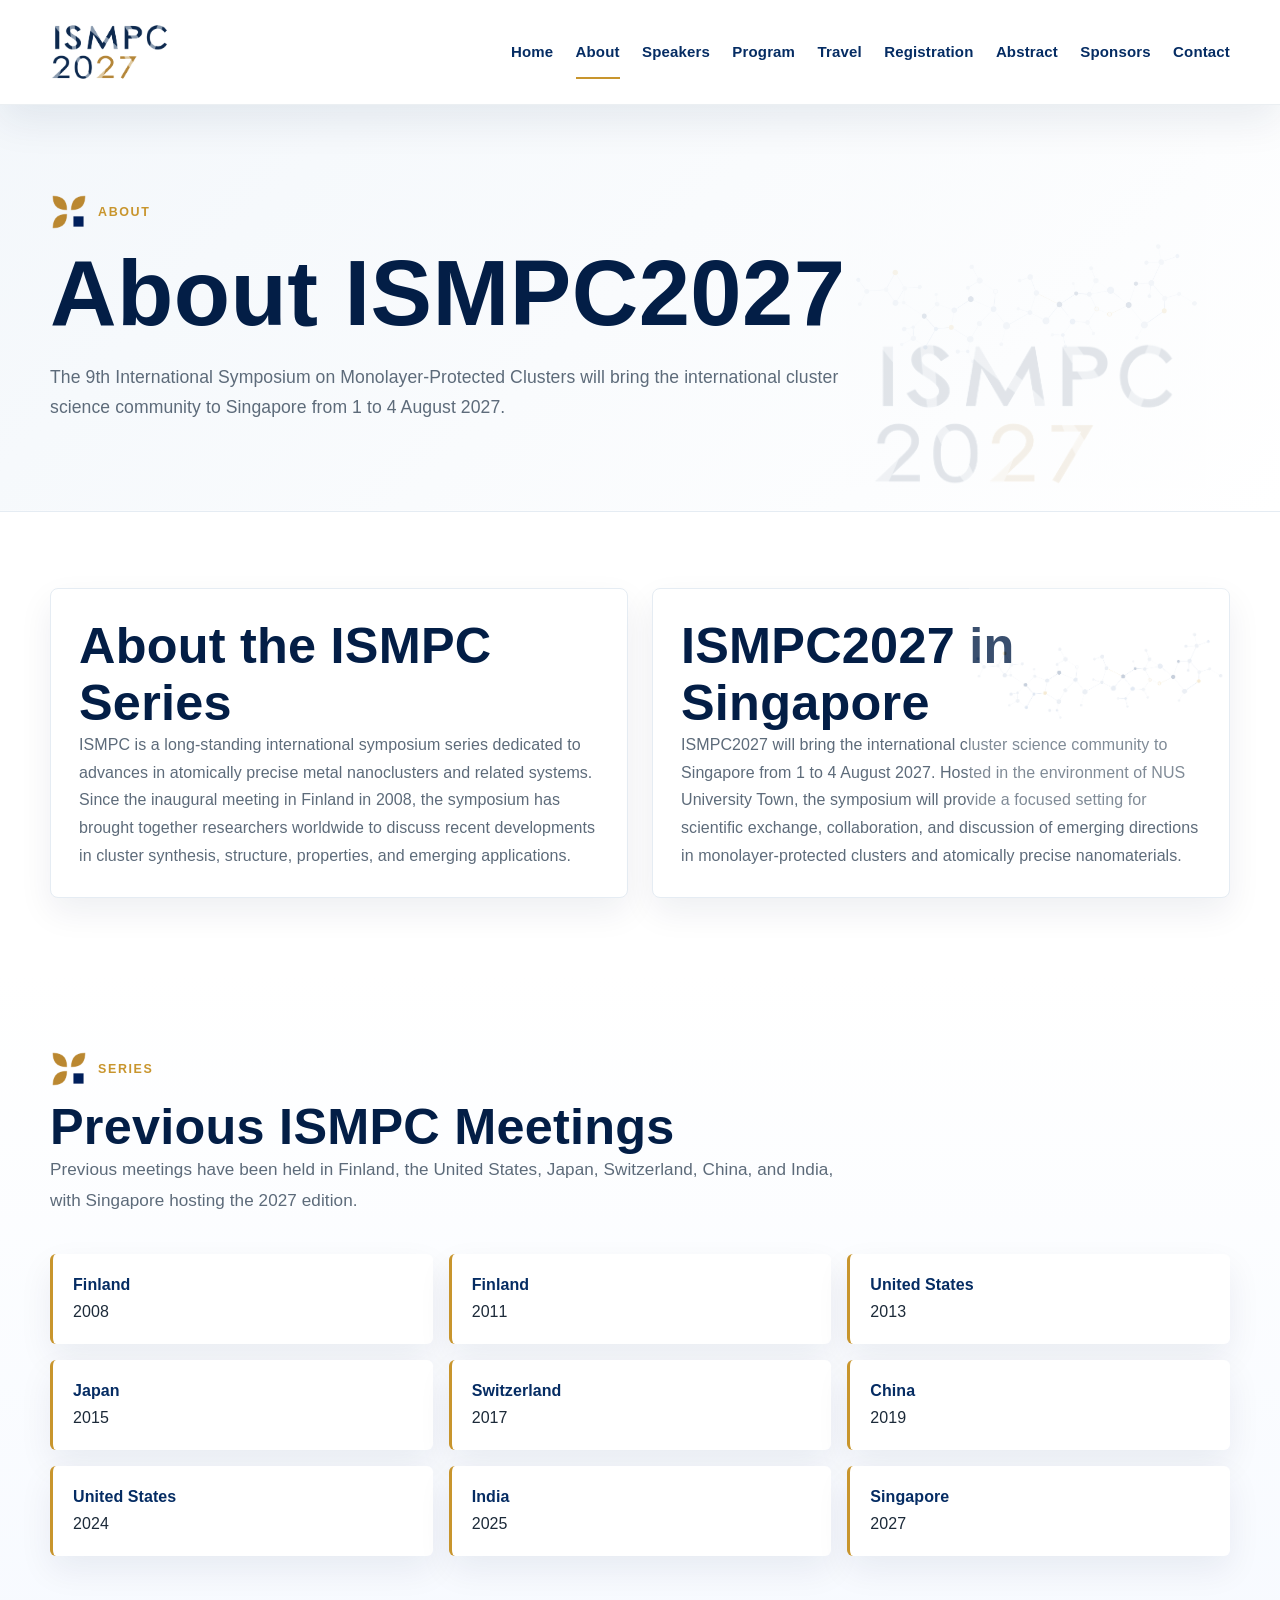
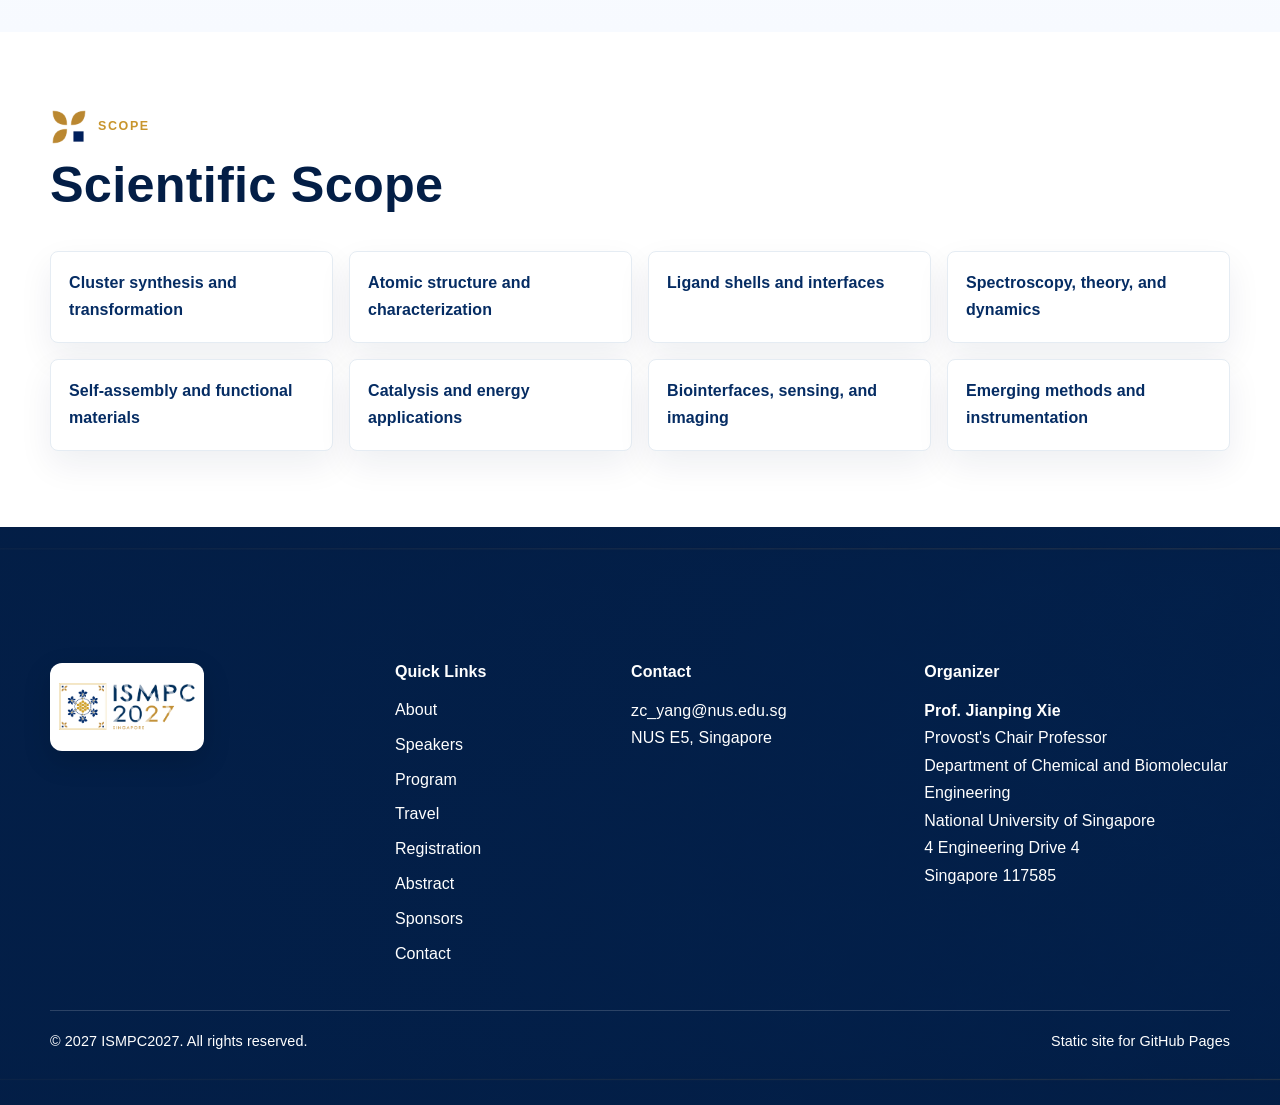
==== commit 75c12500: "V14" ====
--- a/about.html
+++ b/about.html
@@ -1,6 +1,6 @@
 <!doctype html>
 <html lang="en">
-<head><meta charset="utf-8"><meta name="viewport" content="width=device-width, initial-scale=1"><title>About | ISMPC2027</title><meta name="description" content="About the ISMPC series and ISMPC2027 in Singapore."><link rel="stylesheet" href="css/style.css?v=20260626-polish"></head>
+<head><meta charset="utf-8"><meta name="viewport" content="width=device-width, initial-scale=1"><title>About | ISMPC2027</title><meta name="description" content="About the ISMPC series and ISMPC2027 in Singapore."><link rel="stylesheet" href="css/style.css?v=20260627-final-travel-polish"></head>
 <body>
   <header class="site-header">
     <div class="container header-inner">
@@ -13,7 +13,7 @@
   </header>
   <main>
     <section class="page-hero"><img class="page-hero-wordmark" src="assets/logo/logo4.png" alt=""><div class="container reveal"><span class="section-kicker"><img class="section-kicker-icon" src="assets/ornaments/gold-leaf-square-motif.png" alt="">About</span><h1>About ISMPC2027</h1><p>The 9th International Symposium on Monolayer-Protected Clusters will bring the international cluster science community to Singapore from 1 to 4 August 2027.</p></div></section>
-    <section class="section"><img class="ornament-network" src="assets/ornaments/molecular-network-blue-gold.png" alt=""><div class="container grid grid-2">
+    <section class="section section-with-ornament"><img class="section-ornament ornament-network" src="assets/ornaments/molecular-network-blue-gold.png" alt=""><div class="container grid grid-2">
       <!-- Editable: official ISMPC series introduction -->
       <article class="card reveal"><h2>About the ISMPC Series</h2><p>ISMPC is a long-standing international symposium series dedicated to advances in atomically precise metal nanoclusters and related systems. Since the inaugural meeting in Finland in 2008, the symposium has brought together researchers worldwide to discuss recent developments in cluster synthesis, structure, properties, and emerging applications.</p></article>
       <!-- Editable: ISMPC2027 Singapore introduction -->
@@ -27,11 +27,11 @@
       <div class="footer-brand-wrap">
         <div class="footer-brand">
           <span class="footer-logo-panel footer-logo-panel--wide"><img class="footer-logo-image" src="assets/logo/logo1.png" alt="ISMPC2027"></span>
-          <div class="footer-brand-text"><strong>ISMPC2027</strong><span>9th International Symposium on Monolayer-Protected Clusters</span><span>Singapore, 1-4 August 2027</span></div>
+          <div class="footer-brand-text"><strong></strong><span></span><span></span></div>
         </div>
       </div>
       <div><h3>Quick Links</h3><ul><li><a href="about.html">About</a></li><li><a href="speakers.html">Speakers</a></li><li><a href="program.html">Program</a></li><li><a href="travel.html">Travel</a></li><li><a href="registration.html">Registration</a></li><li><a href="abstract.html">Abstract</a></li><li><a href="sponsors.html">Sponsors</a></li><li><a href="contact.html">Contact</a></li></ul></div>
-      <div><h3>Contact</h3><p><a href="mailto:contact@ismpc2027.org">contact@ismpc2027.org</a></p><p>NUS University Town, Singapore</p></div>
+      <div><h3>Contact</h3><p><a href="mailto:zc_yang@nus.edu.sg">zc_yang@nus.edu.sg</a></p><p>NUS E5, Singapore</p></div>
       <div><h3>Organizer</h3><p><strong>Prof. Jianping Xie</strong></p><p>Provost's Chair Professor<br>Department of Chemical and Biomolecular Engineering<br>National University of Singapore<br>4 Engineering Drive 4<br>Singapore 117585</p></div>
     </div>
     <div class="container footer-bottom"><span>&copy; 2027 ISMPC2027. All rights reserved.</span><span>Static site for GitHub Pages</span></div>
--- a/css/style.css
+++ b/css/style.css
@@ -3602,3 +3602,3645 @@
     grid-template-columns: 1fr;
   }
 }
+
+/* Responsive stability pass */
+/*
+Breakpoints:
+- Large desktop: >= 1200px
+- Desktop: 1024px - 1199px
+- Tablet: 768px - 1023px
+- Large mobile: 560px - 767px
+- Small mobile: <= 559px
+*/
+:root {
+  --container-max: 1180px;
+  --container-wide: 1320px;
+  --page-gutter: 24px;
+  --page-gutter-mobile: 16px;
+}
+
+*,
+*::before,
+*::after {
+  box-sizing: border-box;
+}
+
+html,
+body {
+  max-width: 100%;
+  overflow-x: hidden;
+}
+
+img,
+svg,
+video {
+  max-width: 100%;
+}
+
+.container {
+  width: min(var(--container-max), calc(100% - 2 * var(--page-gutter))) !important;
+  margin-left: auto;
+  margin-right: auto;
+}
+
+.container-wide {
+  width: min(var(--container-wide), calc(100% - 2 * var(--page-gutter)));
+  margin-left: auto;
+  margin-right: auto;
+}
+
+.container,
+.section,
+.card,
+.showcase,
+.grid,
+.grid > *,
+.showcase > *,
+.featured-speaker-grid > *,
+.dates-timeline > *,
+.travel-info-grid > *,
+.sponsors-panel > * {
+  min-width: 0;
+}
+
+a,
+p,
+li {
+  overflow-wrap: anywhere;
+}
+
+.section {
+  padding: 76px 0;
+}
+
+.section-compact {
+  padding: 56px 0;
+}
+
+.section-soft {
+  background: linear-gradient(180deg, #ffffff 0%, #f7faff 100%);
+}
+
+.grid-3 {
+  display: grid;
+  grid-template-columns: repeat(3, minmax(0, 1fr));
+  gap: 28px;
+}
+
+.grid-4 {
+  display: grid;
+  grid-template-columns: repeat(4, minmax(0, 1fr));
+  gap: 24px;
+}
+
+.featured-speaker-grid {
+  display: grid;
+  grid-template-columns: repeat(3, minmax(0, 1fr));
+  gap: 30px;
+}
+
+.dates-timeline {
+  display: grid;
+  grid-template-columns: repeat(6, minmax(0, 1fr));
+  gap: 24px;
+}
+
+.site-header {
+  position: sticky;
+  top: 0;
+  z-index: 50;
+  background: rgba(255,255,255,0.96);
+  backdrop-filter: blur(10px);
+  border-bottom: 1px solid rgba(5,44,99,0.08);
+}
+
+.header-inner {
+  min-height: 96px;
+  display: flex;
+  align-items: center;
+  justify-content: space-between;
+  gap: 28px;
+}
+
+.nav {
+  display: flex;
+  align-items: center;
+  gap: clamp(12px, 1.35vw, 24px);
+  flex-wrap: nowrap;
+}
+
+.nav-link,
+.nav a {
+  white-space: nowrap;
+}
+
+.logo-img {
+  display: block;
+  height: auto;
+  object-fit: contain;
+  flex-shrink: 0;
+}
+
+.logo-img--header {
+  width: clamp(190px, 20vw, 300px) !important;
+  max-height: 76px;
+  object-fit: contain;
+}
+
+.logo-img--compact {
+  width: clamp(145px, 18vw, 230px);
+  max-height: 60px;
+  object-fit: contain;
+}
+
+.logo-img--mark {
+  width: 88px;
+  height: 88px;
+  object-fit: contain;
+}
+
+.hero-artwork-wrap {
+  width: min(var(--container-wide), calc(100% - 2 * var(--page-gutter))) !important;
+  padding-top: 96px;
+}
+
+.venue-section {
+  position: relative;
+}
+
+.venue-wash-panel {
+  position: relative;
+  overflow: hidden;
+  border-radius: 22px;
+  background: linear-gradient(135deg, #f7faff 0%, #ffffff 100%);
+  border: 1px solid rgba(5,44,99,0.08);
+  box-shadow: 0 14px 36px rgba(3,30,70,0.08);
+  min-height: 520px;
+}
+
+.venue-wash-bg {
+  position: absolute;
+  inset: 0;
+  background-image: url("../assets/venue/UT1.jpg");
+  background-repeat: no-repeat;
+  background-position: right center;
+  background-size: cover;
+  opacity: 0.9;
+  z-index: 0;
+}
+
+.venue-wash-bg::after {
+  content: "";
+  position: absolute;
+  inset: 0;
+  background:
+    linear-gradient(
+      90deg,
+      rgba(247,250,255,0.98) 0%,
+      rgba(247,250,255,0.96) 26%,
+      rgba(247,250,255,0.88) 42%,
+      rgba(247,250,255,0.55) 62%,
+      rgba(247,250,255,0.20) 78%,
+      rgba(247,250,255,0.08) 100%
+    );
+}
+
+.venue-content {
+  position: relative;
+  z-index: 1;
+  max-width: 680px;
+  padding: 54px 48px;
+}
+
+.venue-main-heading {
+  margin: 0 0 22px;
+  color: var(--navy);
+  font-size: clamp(34px, 3vw, 52px);
+  line-height: 1.08;
+  font-weight: 800;
+}
+
+.venue-copy p {
+  color: var(--text-dark);
+  font-size: 16.5px;
+  line-height: 1.78;
+  margin: 0 0 20px;
+}
+
+.venue-facts-grid {
+  display: grid;
+  grid-template-columns: repeat(2, minmax(0, 1fr));
+  gap: 14px;
+  margin-top: 28px;
+  max-width: 520px;
+}
+
+.venue-fact {
+  background: rgba(255,255,255,0.82) !important;
+  backdrop-filter: blur(6px);
+  border: 1px solid rgba(5,44,99,0.08) !important;
+  border-left: 3px solid var(--gold) !important;
+  border-radius: 12px;
+  padding: 14px 16px;
+}
+
+.travel-content-align {
+  margin-left: 54px;
+}
+
+.travel-program-block {
+  margin-top: 34px;
+}
+
+.travel-block-label {
+  display: inline-flex;
+  align-items: center;
+  margin: 0 0 18px;
+  padding: 9px 18px;
+  border-radius: 999px;
+  background: rgba(200,149,45,0.13);
+  color: var(--gold);
+  font-size: 14px;
+  font-weight: 850;
+  text-transform: uppercase;
+  letter-spacing: 0.12em;
+}
+
+.travel-program-card {
+  position: relative;
+  overflow: hidden;
+  border-radius: 18px;
+  background:
+    linear-gradient(135deg, rgba(255,255,255,0.96) 0%, rgba(247,250,255,0.94) 100%),
+    url("../assets/travel/photo-bumboat.jpg") right center / auto 100% no-repeat;
+  border: 1px solid rgba(5,44,99,0.08);
+  box-shadow: 0 14px 34px rgba(3,30,70,0.08);
+  padding: 34px 36px;
+}
+
+.travel-program-title {
+  margin: 0 0 12px;
+  color: var(--navy);
+  font-size: clamp(24px, 2.2vw, 32px);
+  line-height: 1.2;
+  font-weight: 850;
+}
+
+.travel-program-text {
+  max-width: 980px;
+  color: var(--text-dark);
+  font-size: 16.5px;
+  line-height: 1.72;
+  margin: 0 0 24px;
+}
+
+.travel-program-details {
+  display: grid;
+  grid-template-columns: repeat(5, minmax(0, 1fr));
+  gap: 14px;
+  margin-top: 24px;
+}
+
+.travel-program-detail {
+  padding: 14px 16px;
+  border-radius: 12px;
+  background: rgba(255,255,255,0.86);
+  border: 1px solid rgba(5,44,99,0.08);
+  border-left: 3px solid var(--gold);
+}
+
+.travel-program-detail strong {
+  display: block;
+  color: var(--gold);
+  font-size: 12px;
+  font-weight: 850;
+  text-transform: uppercase;
+  letter-spacing: 0.1em;
+  margin-bottom: 6px;
+}
+
+.travel-program-detail span {
+  display: block;
+  color: var(--navy);
+  font-weight: 750;
+  line-height: 1.35;
+}
+
+.travel-info-block {
+  margin-top: 54px;
+}
+
+.travel-block-label--secondary {
+  background: rgba(5,44,99,0.08);
+  color: var(--navy);
+}
+
+.travel-info-grid {
+  display: grid;
+  grid-template-columns: repeat(4, minmax(0, 1fr));
+  gap: 24px;
+}
+
+.travel-info-card {
+  display: flex;
+  flex-direction: column;
+  min-width: 0;
+  overflow: hidden;
+  border-radius: 16px;
+  background: #fff;
+  border: 1px solid rgba(5,44,99,0.08);
+  box-shadow: 0 10px 28px rgba(3,30,70,0.06);
+}
+
+.travel-info-card-body {
+  display: flex;
+  flex-direction: column;
+  flex: 1;
+  padding: 22px 22px 24px;
+}
+
+.travel-info-card-title {
+  margin: 0 0 8px;
+  color: var(--navy);
+  font-size: 20px;
+  line-height: 1.25;
+  font-weight: 850;
+}
+
+.travel-info-card-text {
+  margin: 0 0 18px;
+  color: var(--text-muted);
+  font-size: 15.5px;
+  line-height: 1.6;
+}
+
+.travel-info-links {
+  display: flex;
+  flex-wrap: wrap;
+  gap: 8px;
+  margin-top: auto;
+}
+
+.travel-info-link {
+  display: inline-flex;
+  align-items: center;
+  justify-content: center;
+  min-height: 34px;
+  padding: 7px 12px;
+  border-radius: 999px;
+  background: rgba(5,44,99,0.06);
+  color: var(--navy);
+  font-size: 13px;
+  font-weight: 750;
+  text-decoration: none;
+}
+
+.sponsors-panel {
+  display: grid;
+  grid-template-columns: minmax(0, 0.9fr) minmax(0, 1.25fr);
+  gap: 42px;
+  align-items: center;
+  border-radius: 22px;
+  background:
+    radial-gradient(circle at 85% 18%, rgba(200,149,45,0.12), transparent 30%),
+    linear-gradient(135deg, #ffffff 0%, #f7faff 100%);
+  border: 1px solid rgba(5,44,99,0.08);
+  box-shadow: 0 14px 36px rgba(3,30,70,0.08);
+  padding: 48px;
+  overflow: hidden;
+}
+
+.sponsors-main-heading {
+  margin: 0 0 18px;
+  color: var(--navy);
+  font-size: clamp(30px, 2.6vw, 44px);
+  line-height: 1.12;
+  font-weight: 850;
+}
+
+.sponsors-copy p {
+  color: var(--text-dark);
+  font-size: 16.5px;
+  line-height: 1.72;
+  margin: 0 0 18px;
+}
+
+.sponsors-logo-area {
+  display: grid;
+  grid-template-columns: repeat(3, minmax(0, 1fr));
+  gap: 16px;
+  align-content: center;
+}
+
+.sponsor-logo-placeholder {
+  min-height: 92px;
+  border-radius: 14px;
+  background: rgba(255,255,255,0.84);
+  border: 1px dashed rgba(5,44,99,0.22);
+  display: flex;
+  align-items: center;
+  justify-content: center;
+  color: rgba(5,44,99,0.48);
+  font-size: 13px;
+  font-weight: 750;
+  letter-spacing: 0.04em;
+  text-transform: uppercase;
+  text-align: center;
+}
+
+.sponsor-logo-placeholder img {
+  max-width: 78%;
+  max-height: 54px;
+  object-fit: contain;
+}
+
+@media (max-width: 1100px) {
+  .grid-4,
+  .travel-info-grid {
+    grid-template-columns: repeat(2, minmax(0, 1fr));
+  }
+  .dates-timeline {
+    grid-template-columns: repeat(3, minmax(0, 1fr));
+  }
+  .travel-program-details {
+    grid-template-columns: repeat(3, minmax(0, 1fr));
+  }
+  .nav {
+    gap: 12px;
+  }
+  .nav a,
+  .nav-link {
+    font-size: 14px;
+  }
+}
+
+@media (max-width: 900px) {
+  .section {
+    padding: 64px 0;
+  }
+  .section-compact {
+    padding: 48px 0;
+  }
+  .grid-3,
+  .featured-speaker-grid {
+    grid-template-columns: repeat(2, minmax(0, 1fr));
+    gap: 22px;
+  }
+  .menu-toggle {
+    display: block;
+    flex-shrink: 0;
+  }
+  .nav {
+    position: absolute;
+    top: 96px;
+    right: var(--page-gutter);
+    left: var(--page-gutter);
+    display: none;
+    flex-direction: column;
+    align-items: stretch;
+    gap: 0;
+    padding: 10px;
+    border: 1px solid var(--border-light);
+    border-radius: 12px;
+    background: var(--white);
+    box-shadow: var(--shadow-soft);
+  }
+  .nav.is-open {
+    display: flex;
+  }
+  .nav a,
+  .nav-link {
+    padding: 13px 14px;
+    font-size: 15px;
+  }
+  .logo-img--header,
+  .logo-img--compact {
+    width: clamp(145px, 46vw, 220px) !important;
+    max-height: 56px;
+  }
+  .logo-img--mark {
+    width: 70px;
+    height: 70px;
+  }
+  .hero-artwork-wrap {
+    padding-top: 96px;
+  }
+  .venue-wash-panel {
+    min-height: auto;
+  }
+  .venue-content {
+    max-width: none;
+    padding: 38px 26px;
+  }
+  .venue-facts-grid {
+    grid-template-columns: 1fr;
+    max-width: none;
+  }
+  .venue-wash-bg {
+    background-position: center right;
+  }
+  .venue-wash-bg::after {
+    background:
+      linear-gradient(
+        180deg,
+        rgba(247,250,255,0.94) 0%,
+        rgba(247,250,255,0.90) 35%,
+        rgba(247,250,255,0.82) 60%,
+        rgba(247,250,255,0.70) 100%
+      );
+  }
+  .sponsors-panel {
+    grid-template-columns: 1fr;
+    padding: 36px 26px;
+    gap: 30px;
+  }
+  .sponsors-logo-area {
+    grid-template-columns: repeat(2, minmax(0, 1fr));
+  }
+}
+
+@media (max-width: 700px) {
+  .hero-artwork-wrap {
+    width: 100% !important;
+    overflow-x: auto;
+    -webkit-overflow-scrolling: touch;
+  }
+  .hero-artwork {
+    min-width: 760px;
+    width: 760px;
+    max-width: none;
+  }
+  .hero-click-actions {
+    left: 7%;
+    bottom: 8%;
+    transform: none;
+  }
+  .dates-timeline {
+    grid-template-columns: repeat(2, minmax(0, 1fr));
+  }
+  .travel-content-align {
+    margin-left: 0;
+  }
+  .travel-program-card {
+    padding: 28px 22px;
+    background-image: linear-gradient(135deg, #ffffff 0%, #f7faff 100%);
+  }
+  .travel-program-details {
+    grid-template-columns: repeat(2, minmax(0, 1fr));
+  }
+}
+
+@media (max-width: 640px) {
+  .container,
+  .container-wide {
+    width: calc(100% - 2 * var(--page-gutter-mobile)) !important;
+  }
+  .nav {
+    right: var(--page-gutter-mobile);
+    left: var(--page-gutter-mobile);
+  }
+}
+
+@media (max-width: 560px) {
+  .section {
+    padding: 48px 0;
+  }
+  .section-compact {
+    padding: 40px 0;
+  }
+  .grid-3,
+  .grid-4,
+  .featured-speaker-grid,
+  .travel-info-grid {
+    grid-template-columns: 1fr;
+    gap: 18px;
+  }
+  .dates-timeline,
+  .travel-program-details,
+  .sponsors-logo-area {
+    grid-template-columns: 1fr;
+  }
+  .travel-info-card-body {
+    padding: 20px 18px 22px;
+  }
+  .sponsor-logo-placeholder {
+    min-height: 78px;
+  }
+}
+
+/* Visible fix pass: exact homepage selectors, no Important Dates changes */
+:root {
+  --site-max-width: 1180px;
+  --site-side-padding: 32px;
+  --site-side-padding-mobile: 18px;
+}
+
+.container,
+.header-inner,
+.site-width-lock {
+  width: min(var(--site-max-width), calc(100% - (var(--site-side-padding) * 2))) !important;
+  margin-left: auto !important;
+  margin-right: auto !important;
+}
+
+.header-inner {
+  min-height: 96px;
+}
+
+.hero-image-mode {
+  background: #fff !important;
+  padding: 0 !important;
+}
+
+.hero-artwork-wrap.site-width-lock {
+  position: relative;
+  overflow: hidden;
+  padding-top: 0 !important;
+  background: #f7faff;
+}
+
+.site-header + main .hero-image-mode .hero-artwork-wrap {
+  margin-top: 28px !important;
+}
+
+.hero-artwork {
+  width: 100% !important;
+  height: auto !important;
+  object-fit: contain !important;
+}
+
+.hero-click-actions {
+  position: absolute;
+  left: 50% !important;
+  bottom: 8.5% !important;
+  transform: translateX(-50%) !important;
+  z-index: 4;
+  display: flex;
+  gap: 14px;
+  max-width: calc(100% - 48px);
+}
+
+.hero-click-btn {
+  min-height: 48px;
+  padding: 0 24px;
+  border-radius: 999px;
+  background: var(--navy);
+  color: #fff;
+  font-size: 14px;
+  font-weight: 850;
+  letter-spacing: 0.03em;
+  text-transform: uppercase;
+  box-shadow: 0 12px 28px rgba(3,30,70,0.18);
+}
+
+.hero-click-btn--abstract {
+  background: var(--gold);
+}
+
+.venue-watermark-section {
+  position: relative;
+  overflow: hidden;
+  isolation: isolate;
+  background: linear-gradient(180deg, #ffffff 0%, #f7faff 100%);
+}
+
+.venue-watermark-section::before {
+  content: "";
+  position: absolute;
+  inset: 0;
+  z-index: -2;
+  background-image: url("../assets/venue/UT1.jpg");
+  background-repeat: no-repeat;
+  background-position: center right;
+  background-size: cover;
+  opacity: 0.46;
+}
+
+.venue-watermark-section::after {
+  content: "";
+  position: absolute;
+  inset: 0;
+  z-index: -1;
+  background:
+    linear-gradient(90deg, rgba(255,255,255,0.98) 0%, rgba(255,255,255,0.92) 38%, rgba(255,255,255,0.68) 62%, rgba(255,255,255,0.34) 100%),
+    radial-gradient(circle at 82% 22%, rgba(200,149,45,0.16), transparent 32%);
+}
+
+.venue-watermark-panel {
+  position: relative;
+  z-index: 1;
+  border-radius: 22px;
+  border: 1px solid rgba(5,44,99,0.10);
+  background: rgba(255,255,255,0.52);
+  box-shadow: 0 18px 46px rgba(3,30,70,0.10);
+  backdrop-filter: blur(6px);
+  overflow: hidden;
+}
+
+.venue-watermark-panel .venue-content {
+  max-width: 790px;
+  padding: clamp(34px, 4.5vw, 58px);
+}
+
+.venue-watermark-panel .venue-main-heading {
+  margin: 0 0 22px;
+  color: var(--navy);
+  font-size: clamp(34px, 3.4vw, 52px);
+  line-height: 1.08;
+  font-weight: 850;
+}
+
+.venue-watermark-panel .venue-copy p {
+  color: #26394f;
+  font-size: 16.5px;
+  line-height: 1.78;
+  margin: 0 0 18px;
+}
+
+.venue-watermark-panel .venue-facts-grid {
+  display: grid;
+  grid-template-columns: repeat(2, minmax(0, 1fr));
+  gap: 14px;
+  max-width: 620px;
+  margin-top: 28px;
+}
+
+.venue-watermark-panel .venue-fact {
+  padding: 15px 16px;
+  border-radius: 12px;
+  border: 1px solid rgba(5,44,99,0.10) !important;
+  border-left: 3px solid var(--gold) !important;
+  background: rgba(255,255,255,0.78) !important;
+  backdrop-filter: blur(8px);
+}
+
+.visitor-info-section {
+  background: linear-gradient(180deg, #fff 0%, #f7faff 100%);
+}
+
+.visitor-info-subtitle {
+  margin-left: 54px !important;
+}
+
+.visitor-info-content {
+  margin-left: 54px;
+}
+
+.social-program-feature {
+  display: grid;
+  grid-template-columns: minmax(0, 1fr) minmax(280px, 38%);
+  gap: 28px;
+  align-items: stretch;
+  padding: 30px;
+  border-radius: 20px;
+  border: 1px solid rgba(5,44,99,0.09);
+  background: #fff;
+  box-shadow: 0 16px 38px rgba(3,30,70,0.08);
+}
+
+.visitor-block-label {
+  display: inline-flex;
+  align-items: center;
+  margin: 0 0 16px;
+  padding: 9px 18px;
+  border-radius: 999px;
+  background: rgba(200,149,45,0.14);
+  color: var(--gold);
+  font-size: 14px;
+  font-weight: 850;
+  text-transform: uppercase;
+  letter-spacing: 0.12em;
+}
+
+.visitor-block-label--secondary {
+  background: rgba(5,44,99,0.08);
+  color: var(--navy);
+}
+
+.social-program-copy h3 {
+  margin: 0 0 14px;
+  color: var(--navy);
+  font-size: clamp(25px, 2.4vw, 34px);
+  line-height: 1.18;
+  font-weight: 850;
+}
+
+.social-program-copy p {
+  max-width: 760px;
+  color: #324255;
+  font-size: 16.5px;
+  line-height: 1.72;
+}
+
+.social-program-details {
+  display: grid;
+  grid-template-columns: repeat(2, minmax(0, 1fr));
+  gap: 12px;
+  margin-top: 24px;
+}
+
+.social-program-details div {
+  padding: 12px 14px;
+  border-radius: 12px;
+  border: 1px solid rgba(5,44,99,0.08);
+  background: rgba(247,250,255,0.9);
+}
+
+.social-program-details strong {
+  display: inline;
+  color: var(--gold);
+  font-weight: 850;
+  margin-right: 6px;
+}
+
+.social-program-details span {
+  color: var(--navy);
+  font-weight: 700;
+}
+
+.social-program-media {
+  border-radius: 16px;
+  min-height: 240px;
+  max-height: 340px;
+}
+
+.participant-info-block {
+  margin-top: 48px;
+}
+
+.participant-info-grid {
+  display: grid;
+  grid-template-columns: repeat(4, minmax(0, 1fr));
+  gap: 20px;
+}
+
+.participant-info-card {
+  position: relative;
+  min-width: 0;
+  padding: 24px 22px 22px;
+  border-radius: 16px;
+  border: 1px solid rgba(5,44,99,0.09);
+  background:
+    linear-gradient(135deg, rgba(255,255,255,0.98), rgba(247,250,255,0.9));
+  box-shadow: 0 12px 30px rgba(3,30,70,0.06);
+  overflow: hidden;
+}
+
+.participant-info-card::after {
+  content: "";
+  position: absolute;
+  right: -24px;
+  top: -24px;
+  width: 84px;
+  height: 84px;
+  border: 1px solid rgba(200,149,45,0.22);
+  border-radius: 50%;
+}
+
+.participant-card-marker {
+  display: inline-flex;
+  align-items: center;
+  justify-content: center;
+  width: 38px;
+  height: 38px;
+  margin-bottom: 18px;
+  border-radius: 50%;
+  background: rgba(200,149,45,0.14);
+  color: var(--gold);
+  font-weight: 850;
+}
+
+.participant-info-card h3 {
+  margin: 0 0 10px;
+  color: var(--navy);
+  font-size: 20px;
+  font-weight: 850;
+}
+
+.participant-info-card p {
+  margin: 0 0 18px;
+  color: var(--text-muted);
+  font-size: 15.5px;
+  line-height: 1.6;
+}
+
+.participant-card-links {
+  display: flex;
+  flex-wrap: wrap;
+  gap: 8px;
+}
+
+.participant-card-links a {
+  display: inline-flex;
+  align-items: center;
+  min-height: 34px;
+  padding: 7px 12px;
+  border-radius: 999px;
+  background: rgba(5,44,99,0.06);
+  color: var(--navy);
+  font-size: 13px;
+  font-weight: 750;
+}
+
+.sponsor-showcase-panel {
+  display: grid;
+  grid-template-columns: minmax(0, 0.95fr) minmax(0, 1.05fr);
+  gap: 38px;
+  align-items: center;
+  padding: clamp(32px, 4vw, 48px);
+  border-radius: 22px;
+  border: 1px solid rgba(5,44,99,0.08);
+  background:
+    radial-gradient(circle at 86% 14%, rgba(200,149,45,0.12), transparent 28%),
+    linear-gradient(135deg, #fff 0%, #f7faff 100%);
+  box-shadow: 0 14px 36px rgba(3,30,70,0.08);
+}
+
+.sponsor-showcase-copy h3 {
+  margin: 0 0 16px;
+  color: var(--navy);
+  font-size: clamp(30px, 2.6vw, 44px);
+  line-height: 1.12;
+  font-weight: 850;
+}
+
+.sponsor-showcase-copy p {
+  color: #324255;
+  font-size: 16.5px;
+  line-height: 1.72;
+  margin: 0 0 16px;
+}
+
+.sponsor-placeholder-groups {
+  display: grid;
+  grid-template-columns: 1fr;
+  gap: 16px;
+}
+
+.sponsor-placeholder-group {
+  min-height: 112px;
+  display: grid;
+  align-content: center;
+  justify-items: center;
+  gap: 6px;
+  padding: 18px;
+  border-radius: 16px;
+  border: 1px dashed rgba(5,44,99,0.22);
+  background: rgba(255,255,255,0.82);
+  text-align: center;
+}
+
+.sponsor-placeholder-group span {
+  color: var(--navy);
+  font-size: 15px;
+  font-weight: 850;
+  letter-spacing: 0.05em;
+  text-transform: uppercase;
+}
+
+.sponsor-placeholder-group small {
+  color: rgba(5,44,99,0.52);
+  font-size: 13px;
+  font-weight: 700;
+}
+
+.sponsor-placeholder-group--platinum {
+  min-height: 132px;
+  background: linear-gradient(135deg, rgba(255,255,255,0.92), rgba(235,240,248,0.86));
+}
+
+.sponsor-placeholder-group--gold {
+  background: linear-gradient(135deg, rgba(255,255,255,0.92), rgba(255,250,240,0.9));
+  border-color: rgba(200,149,45,0.32);
+}
+
+@media (max-width: 1100px) {
+  .participant-info-grid {
+    grid-template-columns: repeat(2, minmax(0, 1fr));
+  }
+}
+
+@media (max-width: 900px) {
+  .social-program-feature,
+  .sponsor-showcase-panel {
+    grid-template-columns: 1fr;
+  }
+  .social-program-media {
+    max-height: none;
+  }
+}
+
+@media (max-width: 700px) {
+  .container,
+  .header-inner,
+  .site-width-lock {
+    width: calc(100% - (var(--site-side-padding-mobile) * 2)) !important;
+  }
+  .hero-artwork-wrap.site-width-lock {
+    overflow-x: hidden !important;
+  }
+  .hero-artwork {
+    min-width: 0 !important;
+    width: 100% !important;
+    max-width: 100% !important;
+  }
+  .hero-click-actions {
+    position: static !important;
+    transform: none !important;
+    display: grid;
+    margin: 12px auto 0;
+    max-width: 100%;
+  }
+  .venue-watermark-section::before {
+    background-position: center;
+    opacity: 0.34;
+  }
+  .venue-watermark-section::after {
+    background: linear-gradient(180deg, rgba(255,255,255,0.94) 0%, rgba(255,255,255,0.86) 100%);
+  }
+  .venue-watermark-panel .venue-facts-grid,
+  .social-program-details,
+  .participant-info-grid {
+    grid-template-columns: 1fr;
+  }
+  .visitor-info-subtitle,
+  .visitor-info-content {
+    margin-left: 0 !important;
+  }
+  .social-program-feature {
+    padding: 22px;
+  }
+}
+
+/* Venue v2 and Visitor Information v2: rebuilt visible sections */
+.venue-redesign-section {
+  background: linear-gradient(180deg, #f7faff 0%, #ffffff 100%);
+  overflow: hidden;
+}
+
+.venue-container,
+.visitor-container {
+  position: relative;
+}
+
+.venue-section-header,
+.visitor-section-header {
+  max-width: 820px;
+  margin-bottom: 34px;
+}
+
+.venue-kicker,
+.visitor-kicker,
+.social-program-kicker {
+  display: inline-flex;
+  align-items: center;
+  margin: 0 0 12px;
+  color: var(--gold);
+  font-size: 13px;
+  font-weight: 850;
+  letter-spacing: 0.14em;
+  text-transform: uppercase;
+}
+
+.venue-section-header h2,
+.visitor-section-header h2 {
+  margin: 0 0 12px;
+  color: var(--navy);
+  font-size: clamp(34px, 4vw, 56px);
+  line-height: 1.06;
+  font-weight: 850;
+}
+
+.venue-section-header p,
+.visitor-section-header p {
+  max-width: 760px;
+  color: var(--text-muted);
+  font-size: 17px;
+  line-height: 1.65;
+}
+
+.venue-feature-card {
+  display: grid;
+  grid-template-columns: minmax(0, 1fr) minmax(360px, 46%);
+  gap: clamp(28px, 4vw, 48px);
+  align-items: stretch;
+  padding: clamp(28px, 4vw, 48px);
+  border-radius: 26px;
+  border: 1px solid rgba(5,44,99,0.09);
+  background:
+    radial-gradient(circle at 12% 10%, rgba(200,149,45,0.10), transparent 28%),
+    linear-gradient(135deg, #ffffff 0%, #f7faff 100%);
+  box-shadow: 0 20px 52px rgba(3,30,70,0.10);
+}
+
+.venue-redesign-copy {
+  min-width: 0;
+}
+
+.venue-redesign-copy p {
+  color: #30435b;
+  font-size: 16.5px;
+  line-height: 1.78;
+  margin: 0 0 18px;
+}
+
+.venue-media {
+  min-height: 520px;
+  border-radius: 22px;
+  box-shadow: 0 18px 44px rgba(3,30,70,0.14);
+  align-self: stretch;
+}
+
+.venue-media img {
+  object-position: center center;
+}
+
+.venue-info-grid {
+  display: grid;
+  grid-template-columns: repeat(2, minmax(0, 1fr));
+  gap: 14px;
+  margin-top: 30px;
+}
+
+.venue-info-card {
+  position: relative;
+  min-width: 0;
+  padding: 16px 18px 16px 20px;
+  border-radius: 14px;
+  border: 1px solid rgba(5,44,99,0.09);
+  border-left: 4px solid var(--gold);
+  background: rgba(255,255,255,0.92);
+  box-shadow: 0 10px 24px rgba(3,30,70,0.06);
+}
+
+.venue-info-label {
+  display: block;
+  margin-bottom: 6px;
+  color: var(--gold);
+  font-size: 11px;
+  font-weight: 850;
+  letter-spacing: 0.12em;
+  text-transform: uppercase;
+}
+
+.venue-info-card strong {
+  display: block;
+  color: var(--navy);
+  font-size: 15px;
+  line-height: 1.36;
+  font-weight: 800;
+}
+
+.visitor-section {
+  background: linear-gradient(180deg, #ffffff 0%, #f6f8fb 100%);
+  overflow: hidden;
+}
+
+.social-program-card {
+  display: grid;
+  grid-template-columns: minmax(0, 1fr) minmax(300px, 40%);
+  gap: 30px;
+  align-items: stretch;
+  padding: clamp(28px, 4vw, 42px);
+  border-radius: 24px;
+  border: 1px solid rgba(5,44,99,0.09);
+  background:
+    linear-gradient(135deg, rgba(255,255,255,0.98), rgba(247,250,255,0.96));
+  box-shadow: 0 18px 46px rgba(3,30,70,0.09);
+  position: relative;
+  overflow: hidden;
+}
+
+.social-program-card::before {
+  content: "";
+  position: absolute;
+  left: 0;
+  top: 32px;
+  bottom: 32px;
+  width: 5px;
+  border-radius: 999px;
+  background: var(--gold);
+}
+
+.social-program-copy {
+  min-width: 0;
+  position: relative;
+  z-index: 1;
+}
+
+.social-program-copy h3 {
+  margin: 0 0 14px;
+  color: var(--navy);
+  font-size: clamp(26px, 2.7vw, 38px);
+  line-height: 1.16;
+  font-weight: 850;
+}
+
+.social-program-copy p {
+  max-width: 760px;
+  color: #30435b;
+  font-size: 16.5px;
+  line-height: 1.72;
+}
+
+.social-program-detail-grid {
+  display: grid;
+  grid-template-columns: repeat(2, minmax(0, 1fr));
+  gap: 12px;
+  margin-top: 26px;
+}
+
+.social-program-detail-grid div {
+  padding: 13px 15px;
+  border-radius: 13px;
+  border: 1px solid rgba(5,44,99,0.08);
+  background: #fff;
+}
+
+.social-program-detail-grid span {
+  display: block;
+  margin-bottom: 4px;
+  color: var(--gold);
+  font-size: 11px;
+  font-weight: 850;
+  letter-spacing: 0.11em;
+  text-transform: uppercase;
+}
+
+.social-program-detail-grid strong {
+  display: block;
+  color: var(--navy);
+  font-size: 14px;
+  line-height: 1.34;
+  font-weight: 800;
+}
+
+.social-program-media {
+  min-height: 320px;
+  max-height: 360px;
+  border-radius: 20px;
+  box-shadow: 0 16px 38px rgba(3,30,70,0.13);
+  align-self: center;
+}
+
+.participant-info-block {
+  margin-top: 58px;
+}
+
+.visitor-subsection-heading {
+  margin-bottom: 22px;
+}
+
+.visitor-subsection-heading h3 {
+  margin: 0;
+  color: var(--navy);
+  font-size: clamp(24px, 2.4vw, 34px);
+  font-weight: 850;
+}
+
+.visitor-card-grid {
+  display: grid;
+  grid-template-columns: repeat(4, minmax(0, 1fr));
+  gap: 22px;
+}
+
+.visitor-info-card {
+  display: flex;
+  flex-direction: column;
+  min-width: 0;
+  overflow: hidden;
+  border-radius: 20px;
+  border: 1px solid rgba(5,44,99,0.09);
+  background: #fff;
+  box-shadow: 0 14px 34px rgba(3,30,70,0.07);
+  transition: transform 180ms ease, box-shadow 180ms ease;
+}
+
+.visitor-info-card:hover {
+  transform: translateY(-3px);
+  box-shadow: 0 18px 42px rgba(3,30,70,0.11);
+}
+
+.visitor-card-image {
+  height: 138px;
+  border-radius: 16px;
+  margin: 14px 14px 0;
+}
+
+.visitor-card-body {
+  display: flex;
+  flex: 1;
+  flex-direction: column;
+  padding: 20px 20px 22px;
+}
+
+.visitor-card-body h3 {
+  margin: 0 0 9px;
+  color: var(--navy);
+  font-size: 20px;
+  line-height: 1.24;
+  font-weight: 850;
+}
+
+.visitor-card-body p {
+  margin: 0 0 18px;
+  color: var(--text-muted);
+  font-size: 15px;
+  line-height: 1.58;
+}
+
+.visitor-card-links {
+  display: flex;
+  flex-wrap: wrap;
+  gap: 8px;
+  margin-top: auto;
+}
+
+.visitor-card-links a {
+  display: inline-flex;
+  align-items: center;
+  min-height: 34px;
+  padding: 7px 12px;
+  border-radius: 999px;
+  border: 1px solid rgba(5,44,99,0.12);
+  background: rgba(5,44,99,0.04);
+  color: var(--navy);
+  font-size: 13px;
+  font-weight: 750;
+}
+
+.visitor-card-links a:hover {
+  border-color: rgba(200,149,45,0.38);
+  color: var(--gold);
+}
+
+@media (max-width: 1100px) {
+  .venue-feature-card,
+  .social-program-card {
+    grid-template-columns: 1fr;
+  }
+  .venue-media {
+    min-height: 380px;
+  }
+  .visitor-card-grid {
+    grid-template-columns: repeat(2, minmax(0, 1fr));
+  }
+}
+
+@media (max-width: 700px) {
+  .venue-feature-card,
+  .social-program-card {
+    padding: 22px;
+    border-radius: 20px;
+  }
+  .venue-media,
+  .social-program-media {
+    min-height: 240px;
+    max-height: none;
+  }
+  .venue-info-grid,
+  .social-program-detail-grid,
+  .visitor-card-grid {
+    grid-template-columns: 1fr;
+  }
+  .visitor-card-image {
+    height: 150px;
+  }
+}
+
+/* Homepage visitor information: compact card layout matching Travel page */
+.visitor-section--home {
+  background: linear-gradient(180deg, #ffffff 0%, #f7f9fc 100%);
+}
+
+.visitor-section--home .visitor-container {
+  max-width: 1440px;
+}
+
+.home-social-program.cruise-layout {
+  display: grid;
+  grid-template-columns: minmax(0, 1.08fr) minmax(300px, 0.92fr);
+  gap: clamp(22px, 3vw, 34px);
+  align-items: stretch;
+  margin-top: 32px;
+}
+
+.home-social-program .cruise-card {
+  border-radius: 20px;
+  padding: clamp(26px, 3vw, 40px);
+  min-height: 0;
+}
+
+.home-social-program .cruise-card h2 {
+  font-size: clamp(2rem, 3vw, 3.1rem);
+  line-height: 1.12;
+}
+
+.home-social-program .social-media-grid {
+  display: grid;
+  grid-template-columns: 1fr;
+  gap: 14px;
+}
+
+.home-social-program .social-media-grid .media {
+  min-height: 0;
+  height: clamp(170px, 17vw, 235px);
+  border-radius: 18px;
+  box-shadow: 0 16px 34px rgba(3, 30, 70, 0.12);
+}
+
+.participant-info-block--cards {
+  margin-top: clamp(42px, 6vw, 72px);
+}
+
+.home-experience-grid {
+  display: grid;
+  grid-template-columns: repeat(4, minmax(0, 1fr));
+  gap: clamp(18px, 2vw, 24px);
+  margin-top: 24px;
+}
+
+.home-experience-card {
+  display: flex;
+  flex-direction: column;
+  overflow: hidden;
+  min-width: 0;
+  background: #ffffff;
+  border: 1px solid rgba(5, 44, 99, 0.10);
+  border-radius: 18px;
+  box-shadow: 0 14px 34px rgba(3, 30, 70, 0.075);
+}
+
+.home-experience-media {
+  width: 100%;
+  height: clamp(126px, 9vw, 158px);
+  border-bottom: 1px solid rgba(5, 44, 99, 0.08);
+}
+
+.home-experience-body {
+  display: flex;
+  flex: 1;
+  flex-direction: column;
+  min-height: 0;
+  padding: clamp(20px, 2vw, 26px);
+}
+
+.home-experience-body h3 {
+  margin: 0 0 12px;
+  color: var(--navy);
+  font-size: clamp(1.35rem, 1.8vw, 1.85rem);
+  line-height: 1.18;
+}
+
+.home-experience-body p {
+  margin: 0;
+  color: var(--muted);
+  font-size: 1.02rem;
+  line-height: 1.65;
+}
+
+.home-experience-body a {
+  display: inline-flex;
+  justify-content: center;
+  align-items: center;
+  width: 100%;
+  min-height: 44px;
+  margin-top: auto;
+  padding: 10px 16px;
+  color: var(--navy);
+  font-weight: 700;
+  line-height: 1.2;
+  text-align: center;
+  background: rgba(250, 246, 239, 0.95);
+  border: 1px solid rgba(197, 145, 45, 0.28);
+  border-radius: 999px;
+}
+
+.home-experience-body a:hover,
+.home-experience-body a:focus-visible {
+  color: #ffffff;
+  background: var(--navy);
+  border-color: var(--navy);
+}
+
+@media (max-width: 1120px) {
+  .home-social-program.cruise-layout {
+    grid-template-columns: 1fr;
+  }
+
+  .home-social-program .social-media-grid {
+    grid-template-columns: repeat(2, minmax(0, 1fr));
+  }
+
+  .home-experience-grid {
+    grid-template-columns: repeat(2, minmax(0, 1fr));
+  }
+}
+
+@media (max-width: 640px) {
+  .home-social-program .social-media-grid,
+  .home-experience-grid {
+    grid-template-columns: 1fr;
+  }
+
+  .home-social-program .social-media-grid .media,
+  .home-experience-media {
+    height: 180px;
+  }
+}
+
+/* Homepage Visitor Information v3: unified compact cards, no oversized images */
+.visitor-section--compact .visitor-container {
+  max-width: 1440px;
+}
+
+.visitor-section--compact .visitor-section-header {
+  max-width: 900px;
+  margin-bottom: 30px;
+}
+
+.home-visitor-card-grid {
+  display: grid;
+  grid-template-columns: repeat(4, minmax(0, 1fr));
+  gap: clamp(18px, 2vw, 24px);
+  align-items: stretch;
+}
+
+.home-visitor-card {
+  display: flex;
+  flex-direction: column;
+  min-width: 0;
+  overflow: hidden;
+  background: #ffffff;
+  border: 1px solid rgba(5, 44, 99, 0.10);
+  border-radius: 18px;
+  box-shadow: 0 14px 34px rgba(3, 30, 70, 0.07);
+}
+
+.home-visitor-card--social {
+  grid-column: span 2;
+}
+
+.home-visitor-media,
+.home-visitor-social-media .media {
+  height: 112px !important;
+  min-height: 0 !important;
+  max-height: 112px !important;
+  border-bottom: 1px solid rgba(5, 44, 99, 0.08);
+}
+
+.home-visitor-social-media {
+  display: grid;
+  grid-template-columns: repeat(2, minmax(0, 1fr));
+  gap: 0;
+}
+
+.home-visitor-social-media .media:first-child {
+  border-right: 1px solid rgba(255, 255, 255, 0.65);
+}
+
+.home-visitor-card-body {
+  display: flex;
+  flex: 1;
+  flex-direction: column;
+  min-height: 0;
+  padding: 22px 24px 24px;
+}
+
+.home-card-kicker {
+  display: inline-flex;
+  margin: 0 0 10px;
+  color: var(--gold);
+  font-size: 12px;
+  font-weight: 850;
+  letter-spacing: 0.12em;
+  text-transform: uppercase;
+}
+
+.home-visitor-card-body h3 {
+  margin: 0 0 12px;
+  color: var(--navy);
+  font-size: clamp(1.35rem, 1.65vw, 1.75rem);
+  line-height: 1.18;
+}
+
+.home-visitor-card--social .home-visitor-card-body h3 {
+  font-size: clamp(1.55rem, 2vw, 2.15rem);
+}
+
+.home-visitor-card-body p {
+  margin: 0;
+  color: var(--muted);
+  font-size: 1rem;
+  line-height: 1.6;
+}
+
+.home-card-meta {
+  display: grid;
+  grid-template-columns: repeat(2, minmax(0, 1fr));
+  gap: 10px;
+  margin-top: 18px;
+}
+
+.home-card-meta span {
+  min-width: 0;
+  padding: 10px 12px;
+  color: var(--navy);
+  font-size: 0.9rem;
+  font-weight: 750;
+  line-height: 1.3;
+  background: rgba(5, 44, 99, 0.045);
+  border-radius: 12px;
+}
+
+.home-card-links {
+  display: flex;
+  flex-wrap: wrap;
+  gap: 10px;
+  margin-top: auto;
+  padding-top: 22px;
+}
+
+.home-card-links a {
+  display: inline-flex;
+  align-items: center;
+  justify-content: center;
+  min-height: 42px;
+  min-width: 0;
+  padding: 9px 18px;
+  color: var(--navy);
+  font-weight: 750;
+  line-height: 1.2;
+  text-align: center;
+  background: rgba(250, 246, 239, 0.95);
+  border: 1px solid rgba(197, 145, 45, 0.28);
+  border-radius: 999px;
+}
+
+.home-card-links a:hover,
+.home-card-links a:focus-visible {
+  color: #ffffff;
+  background: var(--navy);
+  border-color: var(--navy);
+}
+
+.visitor-section--compact .home-social-program,
+.visitor-section--compact .participant-info-block,
+.visitor-section--compact .home-experience-grid,
+.visitor-section--compact .home-experience-card,
+.visitor-section--compact .home-experience-media {
+  all: unset;
+}
+
+@media (max-width: 1120px) {
+  .home-visitor-card-grid {
+    grid-template-columns: repeat(2, minmax(0, 1fr));
+  }
+}
+
+@media (max-width: 680px) {
+  .home-visitor-card-grid,
+  .home-card-meta,
+  .home-visitor-social-media {
+    grid-template-columns: 1fr;
+  }
+
+  .home-visitor-card--social {
+    grid-column: span 1;
+  }
+
+  .home-visitor-media,
+  .home-visitor-social-media .media {
+    height: 128px !important;
+    max-height: 128px !important;
+  }
+}
+
+/* Homepage module consistency pass: Venue and Visitor Information */
+.home-module-subtitle {
+  max-width: 900px;
+  margin: -10px 0 30px;
+  color: var(--muted);
+  font-size: 1.08rem;
+  line-height: 1.7;
+}
+
+.home-venue-section {
+  overflow: hidden;
+}
+
+.home-venue-layout {
+  display: grid;
+  grid-template-columns: minmax(320px, 0.95fr) minmax(0, 1.05fr);
+  gap: clamp(22px, 3vw, 34px);
+  align-items: stretch;
+  background: #ffffff;
+  border: 1px solid rgba(5, 44, 99, 0.10);
+  border-radius: 18px;
+  box-shadow: 0 14px 34px rgba(3, 30, 70, 0.07);
+  overflow: hidden;
+}
+
+.home-venue-media {
+  min-height: 0 !important;
+  height: clamp(260px, 25vw, 360px) !important;
+  border-radius: 0;
+  box-shadow: none;
+}
+
+.home-venue-copy {
+  display: flex;
+  flex-direction: column;
+  min-width: 0;
+  padding: clamp(26px, 3vw, 40px);
+}
+
+.home-venue-copy h3 {
+  margin: 0 0 12px;
+  color: var(--navy);
+  font-size: clamp(1.75rem, 2.4vw, 2.55rem);
+  line-height: 1.16;
+}
+
+.home-venue-copy p {
+  margin: 0;
+  color: var(--muted);
+  font-size: 1.05rem;
+  line-height: 1.7;
+}
+
+.home-venue-info-grid {
+  display: grid;
+  grid-template-columns: repeat(2, minmax(0, 1fr));
+  gap: 12px;
+  margin-top: 24px;
+}
+
+.home-venue-info-grid div {
+  min-width: 0;
+  padding: 14px 16px;
+  background: rgba(5, 44, 99, 0.045);
+  border: 1px solid rgba(5, 44, 99, 0.07);
+  border-radius: 12px;
+}
+
+.home-venue-info-grid span {
+  display: block;
+  margin-bottom: 5px;
+  color: var(--gold);
+  font-size: 0.75rem;
+  font-weight: 850;
+  letter-spacing: 0.10em;
+  text-transform: uppercase;
+}
+
+.home-venue-info-grid strong {
+  display: block;
+  color: var(--navy);
+  font-size: 0.98rem;
+  line-height: 1.32;
+}
+
+.section-action--left {
+  justify-content: flex-start;
+  margin-top: auto;
+  padding-top: 26px;
+}
+
+.visitor-section--compact {
+  background: #ffffff;
+}
+
+.visitor-section--compact .visitor-container {
+  max-width: var(--container);
+}
+
+.visitor-section--compact .section-heading {
+  margin-bottom: 0;
+}
+
+.visitor-section--compact .home-visitor-card-grid {
+  margin-top: 0;
+}
+
+.visitor-section--compact .home-visitor-card {
+  border-radius: 16px;
+  box-shadow: 0 12px 30px rgba(3, 30, 70, 0.065);
+}
+
+.visitor-section--compact .home-visitor-card--social {
+  grid-column: span 2;
+}
+
+.visitor-section--compact .home-visitor-media,
+.visitor-section--compact .home-visitor-social-media .media {
+  height: 104px !important;
+  max-height: 104px !important;
+}
+
+.visitor-section--compact .home-visitor-card-body {
+  padding: 20px 22px 22px;
+}
+
+.visitor-section--compact .home-visitor-card-body h3 {
+  font-size: clamp(1.25rem, 1.45vw, 1.55rem);
+}
+
+.visitor-section--compact .home-visitor-card--social .home-visitor-card-body h3 {
+  font-size: clamp(1.35rem, 1.7vw, 1.85rem);
+}
+
+.visitor-section--compact .home-visitor-card-body p {
+  font-size: 0.98rem;
+}
+
+@media (max-width: 980px) {
+  .home-venue-layout {
+    grid-template-columns: 1fr;
+  }
+
+  .home-venue-media {
+    height: 260px !important;
+  }
+
+  .visitor-section--compact .home-visitor-card-grid {
+    grid-template-columns: repeat(2, minmax(0, 1fr));
+  }
+}
+
+@media (max-width: 640px) {
+  .home-module-subtitle {
+    margin-bottom: 24px;
+  }
+
+  .home-venue-info-grid,
+  .visitor-section--compact .home-visitor-card-grid,
+  .visitor-section--compact .home-visitor-social-media,
+  .home-card-meta {
+    grid-template-columns: 1fr;
+  }
+
+  .visitor-section--compact .home-visitor-card--social {
+    grid-column: span 1;
+  }
+
+  .visitor-section--compact .home-visitor-media,
+  .visitor-section--compact .home-visitor-social-media .media {
+    height: 128px !important;
+    max-height: 128px !important;
+  }
+}
+
+/* Homepage Venue + Visitor Information v4: consistent, concise, two-panel layout */
+.home-venue-image-card {
+  overflow: hidden;
+  background: #ffffff;
+  border: 1px solid rgba(5, 44, 99, 0.10);
+  border-radius: 18px;
+  box-shadow: 0 14px 34px rgba(3, 30, 70, 0.07);
+}
+
+.home-venue-image {
+  height: clamp(260px, 29vw, 430px) !important;
+  min-height: 0 !important;
+  border-radius: 0;
+}
+
+.home-venue-image-caption {
+  display: flex;
+  align-items: center;
+  justify-content: space-between;
+  gap: 18px;
+  padding: 18px 22px;
+  border-top: 1px solid rgba(5, 44, 99, 0.08);
+}
+
+.home-venue-image-caption span {
+  color: var(--navy);
+  font-size: 1.05rem;
+  font-weight: 850;
+}
+
+.visitor-section--duo {
+  background: #ffffff;
+}
+
+.visitor-section--duo .visitor-container {
+  max-width: var(--container);
+}
+
+.home-visitor-duo {
+  display: grid;
+  grid-template-columns: minmax(0, 0.92fr) minmax(0, 1.08fr);
+  gap: clamp(20px, 2.5vw, 30px);
+  align-items: stretch;
+}
+
+.home-visitor-panel {
+  display: flex;
+  flex-direction: column;
+  min-width: 0;
+  overflow: hidden;
+  background: #ffffff;
+  border: 1px solid rgba(5, 44, 99, 0.10);
+  border-radius: 18px;
+  box-shadow: 0 14px 34px rgba(3, 30, 70, 0.07);
+}
+
+.home-visitor-panel-head {
+  padding: clamp(22px, 2.5vw, 30px) clamp(22px, 2.5vw, 32px) 18px;
+}
+
+.home-visitor-panel-head h3 {
+  margin: 0 0 12px;
+  color: var(--navy);
+  font-size: clamp(1.55rem, 2vw, 2.15rem);
+  line-height: 1.18;
+}
+
+.home-visitor-panel-head p {
+  margin: 0;
+  color: var(--muted);
+  font-size: 1.02rem;
+  line-height: 1.62;
+}
+
+.home-social-mini-grid {
+  display: grid;
+  grid-template-columns: repeat(2, minmax(0, 1fr));
+  gap: 14px;
+  padding: 0 clamp(22px, 2.5vw, 32px) 20px;
+}
+
+.home-mini-photo-card {
+  overflow: hidden;
+  min-width: 0;
+  background: rgba(5, 44, 99, 0.035);
+  border: 1px solid rgba(5, 44, 99, 0.08);
+  border-radius: 14px;
+}
+
+.home-mini-photo-card .media {
+  height: 112px !important;
+  min-height: 0 !important;
+  max-height: 112px !important;
+}
+
+.home-mini-photo-card span {
+  display: block;
+  padding: 10px 12px 12px;
+  color: var(--navy);
+  font-size: 0.95rem;
+  font-weight: 800;
+}
+
+.home-visitor-panel--social .home-card-links {
+  margin: auto clamp(22px, 2.5vw, 32px) clamp(22px, 2.5vw, 30px);
+  padding-top: 0;
+}
+
+.participant-mini-card-grid {
+  display: grid;
+  grid-template-columns: repeat(2, minmax(0, 1fr));
+  gap: 14px;
+  padding: 0 clamp(22px, 2.5vw, 32px) clamp(22px, 2.5vw, 30px);
+}
+
+.participant-mini-card {
+  display: grid;
+  grid-template-columns: 86px minmax(0, 1fr);
+  gap: 14px;
+  align-items: center;
+  min-width: 0;
+  padding: 10px;
+  color: inherit;
+  background: rgba(5, 44, 99, 0.035);
+  border: 1px solid rgba(5, 44, 99, 0.08);
+  border-radius: 14px;
+  transition: transform 180ms ease, border-color 180ms ease, background 180ms ease;
+}
+
+.participant-mini-card:hover,
+.participant-mini-card:focus-visible {
+  transform: translateY(-2px);
+  background: rgba(250, 246, 239, 0.85);
+  border-color: rgba(197, 145, 45, 0.32);
+}
+
+.participant-mini-card .media {
+  width: 86px;
+  height: 68px !important;
+  min-height: 0 !important;
+  max-height: 68px !important;
+  border-radius: 10px;
+}
+
+.participant-mini-card span {
+  display: block;
+  min-width: 0;
+}
+
+.participant-mini-card strong {
+  display: block;
+  margin-bottom: 4px;
+  color: var(--navy);
+  font-size: 1rem;
+  line-height: 1.2;
+}
+
+.participant-mini-card small {
+  display: block;
+  color: var(--muted);
+  font-size: 0.88rem;
+  line-height: 1.35;
+}
+
+@media (max-width: 980px) {
+  .home-visitor-duo {
+    grid-template-columns: 1fr;
+  }
+}
+
+@media (max-width: 640px) {
+  .home-venue-image-caption {
+    align-items: flex-start;
+    flex-direction: column;
+  }
+
+  .home-social-mini-grid,
+  .participant-mini-card-grid {
+    grid-template-columns: 1fr;
+  }
+
+  .participant-mini-card {
+    grid-template-columns: 96px minmax(0, 1fr);
+  }
+
+  .participant-mini-card .media {
+    width: 96px;
+    height: 76px !important;
+    max-height: 76px !important;
+  }
+}
+
+/* Hard fix for homepage Visitor Information duo layout */
+#travel.visitor-section--duo .home-visitor-duo {
+  display: grid !important;
+  grid-template-columns: minmax(0, 0.95fr) minmax(0, 1.05fr) !important;
+  gap: 28px !important;
+  align-items: stretch !important;
+  width: 100% !important;
+}
+
+#travel.visitor-section--duo .home-visitor-panel {
+  display: flex !important;
+  flex-direction: column !important;
+  overflow: hidden !important;
+  min-width: 0 !important;
+  background: #fff !important;
+  border: 1px solid rgba(5, 44, 99, 0.10) !important;
+  border-radius: 18px !important;
+  box-shadow: 0 14px 34px rgba(3, 30, 70, 0.07) !important;
+}
+
+#travel.visitor-section--duo .home-visitor-panel-head {
+  padding: 28px 30px 18px !important;
+}
+
+#travel.visitor-section--duo .home-social-mini-grid {
+  display: grid !important;
+  grid-template-columns: repeat(2, minmax(0, 1fr)) !important;
+  gap: 14px !important;
+  padding: 0 30px 20px !important;
+}
+
+#travel.visitor-section--duo .home-mini-photo-card {
+  display: block !important;
+  overflow: hidden !important;
+  min-width: 0 !important;
+  background: rgba(5, 44, 99, 0.035) !important;
+  border: 1px solid rgba(5, 44, 99, 0.08) !important;
+  border-radius: 14px !important;
+}
+
+#travel.visitor-section--duo .home-mini-photo-card > .media,
+#travel.visitor-section--duo .home-mini-photo-card > .media.media-cover {
+  display: block !important;
+  width: 100% !important;
+  height: 118px !important;
+  min-height: 118px !important;
+  max-height: 118px !important;
+  aspect-ratio: auto !important;
+  border-radius: 0 !important;
+}
+
+#travel.visitor-section--duo .home-mini-photo-card > .media > img {
+  width: 100% !important;
+  height: 100% !important;
+  object-fit: cover !important;
+}
+
+#travel.visitor-section--duo .home-mini-photo-card > span {
+  display: block !important;
+  padding: 10px 12px 12px !important;
+  color: var(--navy) !important;
+  font-weight: 800 !important;
+}
+
+#travel.visitor-section--duo .participant-mini-card-grid {
+  display: grid !important;
+  grid-template-columns: repeat(2, minmax(0, 1fr)) !important;
+  gap: 14px !important;
+  padding: 0 30px 30px !important;
+}
+
+#travel.visitor-section--duo .participant-mini-card {
+  display: grid !important;
+  grid-template-columns: 86px minmax(0, 1fr) !important;
+  gap: 14px !important;
+  align-items: center !important;
+  min-width: 0 !important;
+  padding: 10px !important;
+  background: rgba(5, 44, 99, 0.035) !important;
+  border: 1px solid rgba(5, 44, 99, 0.08) !important;
+  border-radius: 14px !important;
+}
+
+#travel.visitor-section--duo .participant-mini-card > .media,
+#travel.visitor-section--duo .participant-mini-card > .media.media-cover {
+  width: 86px !important;
+  height: 68px !important;
+  min-height: 68px !important;
+  max-height: 68px !important;
+  aspect-ratio: auto !important;
+  border-radius: 10px !important;
+}
+
+#travel.visitor-section--duo .participant-mini-card > .media > img {
+  width: 100% !important;
+  height: 100% !important;
+  object-fit: cover !important;
+}
+
+@media (max-width: 980px) {
+  #travel.visitor-section--duo .home-visitor-duo {
+    grid-template-columns: 1fr !important;
+  }
+}
+
+@media (max-width: 640px) {
+  #travel.visitor-section--duo .home-social-mini-grid,
+  #travel.visitor-section--duo .participant-mini-card-grid {
+    grid-template-columns: 1fr !important;
+  }
+}
+
+/* Polish inline Visitor Information cards */
+#travel.visitor-section--duo .home-card-links {
+  display: flex !important;
+  flex-wrap: wrap !important;
+  gap: 10px !important;
+}
+
+#travel.visitor-section--duo .home-card-links a {
+  display: inline-flex !important;
+  align-items: center !important;
+  justify-content: center !important;
+  min-height: 40px !important;
+  padding: 9px 16px !important;
+  color: var(--navy) !important;
+  font-weight: 750 !important;
+  line-height: 1.2 !important;
+  text-align: center !important;
+  background: rgba(250,246,239,.96) !important;
+  border: 1px solid rgba(197,145,45,.28) !important;
+  border-radius: 999px !important;
+}
+
+#travel.visitor-section--duo .participant-mini-card span {
+  display: block !important;
+  min-width: 0 !important;
+}
+
+#travel.visitor-section--duo .participant-mini-card strong {
+  display: block !important;
+  margin: 0 0 4px !important;
+  color: var(--navy) !important;
+  font-size: .98rem !important;
+  line-height: 1.2 !important;
+}
+
+#travel.visitor-section--duo .participant-mini-card small {
+  display: block !important;
+  color: var(--muted) !important;
+  font-size: .86rem !important;
+  line-height: 1.35 !important;
+}
+
+/* Final visual fix: hero containment, travel flow, weather cards */
+.site-header + main .hero-image-mode {
+  padding: 28px 0 54px !important;
+  background: #ffffff !important;
+  overflow: visible !important;
+}
+
+.site-header + main .hero-image-mode .hero-artwork-wrap.site-width-lock {
+  position: relative !important;
+  width: min(1180px, calc(100% - 48px)) !important;
+  max-width: 1180px !important;
+  margin: 0 auto !important;
+  padding: 0 !important;
+  overflow: hidden !important;
+  background: #f7faff !important;
+  border-radius: 0 !important;
+}
+
+.site-header + main .hero-image-mode .hero-artwork {
+  display: block !important;
+  width: 100% !important;
+  max-width: 100% !important;
+  height: auto !important;
+  object-fit: contain !important;
+}
+
+.site-header + main .hero-image-mode .hero-click-actions {
+  position: absolute !important;
+  left: 8.5% !important;
+  right: auto !important;
+  bottom: 6.8% !important;
+  transform: none !important;
+  z-index: 5 !important;
+  display: flex !important;
+  flex-wrap: wrap !important;
+  gap: 14px !important;
+  max-width: min(560px, calc(100% - 72px)) !important;
+  padding: 10px !important;
+  background: rgba(255,255,255,.86) !important;
+  border: 1px solid rgba(255,255,255,.92) !important;
+  border-radius: 999px !important;
+  box-shadow: 0 14px 34px rgba(3,30,70,.18) !important;
+  backdrop-filter: blur(10px) !important;
+}
+
+.site-header + main .hero-image-mode .hero-click-btn {
+  display: inline-flex !important;
+  align-items: center !important;
+  justify-content: center !important;
+  min-width: 172px !important;
+  min-height: 48px !important;
+  padding: 0 22px !important;
+  border-radius: 999px !important;
+  color: #fff !important;
+  font-size: 14px !important;
+  font-weight: 850 !important;
+  line-height: 1.1 !important;
+  letter-spacing: .025em !important;
+  text-transform: uppercase !important;
+  box-shadow: 0 10px 24px rgba(3,30,70,.18) !important;
+}
+
+.site-header + main .hero-image-mode .hero-click-btn--register {
+  background: var(--navy) !important;
+}
+
+.site-header + main .hero-image-mode .hero-click-btn--abstract {
+  background: var(--gold) !important;
+}
+
+@media (max-width: 720px) {
+  .site-header + main .hero-image-mode {
+    padding-top: 18px !important;
+  }
+
+  .site-header + main .hero-image-mode .hero-artwork-wrap.site-width-lock {
+    width: min(100% - 28px, 1180px) !important;
+  }
+
+  .site-header + main .hero-image-mode .hero-click-actions {
+    left: 50% !important;
+    bottom: 4.5% !important;
+    transform: translateX(-50%) !important;
+    justify-content: center !important;
+    border-radius: 22px !important;
+    width: calc(100% - 34px) !important;
+    max-width: none !important;
+  }
+
+  .site-header + main .hero-image-mode .hero-click-btn {
+    flex: 1 1 150px !important;
+    min-width: 0 !important;
+    min-height: 42px !important;
+    font-size: 12px !important;
+  }
+}
+
+.travel-guide-strip {
+  display: none !important;
+}
+
+#weather .weather-grid--fixed {
+  display: grid !important;
+  grid-template-columns: minmax(0, .95fr) minmax(280px, .85fr) minmax(280px, .8fr) !important;
+  gap: 24px !important;
+  align-items: start !important;
+  overflow: visible !important;
+}
+
+#weather .weather-metrics {
+  display: grid !important;
+  grid-template-columns: repeat(2, minmax(0, 1fr)) !important;
+  gap: 14px !important;
+  width: 100% !important;
+  min-width: 0 !important;
+  padding: 0 !important;
+  border: 0 !important;
+  background: transparent !important;
+  box-shadow: none !important;
+}
+
+#weather .weather-metrics > div {
+  min-width: 0 !important;
+  min-height: 150px !important;
+  padding: 24px !important;
+  border: 1px solid rgba(5,44,99,.09) !important;
+  border-radius: 16px !important;
+  background: linear-gradient(135deg, #f7f9fc 0%, #f5f1ea 100%) !important;
+  box-shadow: none !important;
+}
+
+#weather .weather-metrics strong {
+  display: block !important;
+  color: var(--navy) !important;
+  font-size: clamp(2.4rem, 3.6vw, 3.5rem) !important;
+  line-height: 1 !important;
+  white-space: nowrap !important;
+}
+
+#weather .weather-metrics span {
+  display: block !important;
+  margin-top: 14px !important;
+  color: var(--muted) !important;
+  font-size: 1rem !important;
+  line-height: 1.45 !important;
+}
+
+#weather .packing-list {
+  min-width: 0 !important;
+  border: 1px solid rgba(5,44,99,.09) !important;
+  border-radius: 18px !important;
+  background: #fff !important;
+  box-shadow: 0 14px 34px rgba(3,30,70,.07) !important;
+}
+
+@media (max-width: 1080px) {
+  #weather .weather-grid--fixed {
+    grid-template-columns: 1fr !important;
+  }
+
+  #weather .weather-metrics {
+    grid-template-columns: repeat(4, minmax(0, 1fr)) !important;
+  }
+}
+
+@media (max-width: 760px) {
+  #weather .weather-metrics {
+    grid-template-columns: repeat(2, minmax(0, 1fr)) !important;
+  }
+}
+
+/* Final pass after browser preview: make hero, map, and weather mechanically stable. */
+.site-header + main .hero-image-mode {
+  width: 100%;
+  max-width: 100%;
+  overflow-x: clip !important;
+}
+
+.site-header + main .hero-image-mode .hero-artwork-wrap.site-width-lock {
+  box-sizing: border-box !important;
+  width: min(1180px, calc(100vw - 64px)) !important;
+  max-width: calc(100vw - 64px) !important;
+}
+
+.site-header + main .hero-image-mode .hero-click-actions {
+  box-sizing: border-box !important;
+}
+
+#conference-base .travel-overview-grid {
+  display: grid !important;
+  grid-template-columns: minmax(320px, .78fr) minmax(520px, 1.35fr) !important;
+  gap: clamp(32px, 5vw, 72px) !important;
+  align-items: stretch !important;
+}
+
+#conference-base .travel-map-panel {
+  min-width: 0 !important;
+  width: 100% !important;
+  min-height: clamp(440px, 40vw, 640px) !important;
+  overflow: hidden !important;
+  border-radius: 20px !important;
+}
+
+#conference-base .travel-map-panel iframe {
+  display: block !important;
+  width: 100% !important;
+  height: 100% !important;
+  min-height: clamp(440px, 40vw, 640px) !important;
+  border: 0 !important;
+}
+
+#weather .weather-grid--fixed {
+  box-sizing: border-box !important;
+  display: grid !important;
+  grid-template-columns: minmax(280px, .9fr) minmax(360px, .95fr) minmax(300px, .75fr) !important;
+  gap: clamp(22px, 3vw, 36px) !important;
+  align-items: stretch !important;
+}
+
+#weather .weather-grid--fixed > * {
+  min-width: 0 !important;
+}
+
+#weather .weather-metrics {
+  box-sizing: border-box !important;
+  align-self: stretch !important;
+  display: grid !important;
+  grid-template-columns: repeat(2, minmax(0, 1fr)) !important;
+  gap: 16px !important;
+  overflow: visible !important;
+}
+
+#weather .weather-metrics > div {
+  box-sizing: border-box !important;
+  min-width: 0 !important;
+  min-height: 156px !important;
+  overflow: hidden !important;
+}
+
+@media (max-width: 1100px) {
+  #conference-base .travel-overview-grid,
+  #weather .weather-grid--fixed {
+    grid-template-columns: 1fr !important;
+  }
+
+  #weather .weather-metrics {
+    grid-template-columns: repeat(4, minmax(0, 1fr)) !important;
+  }
+}
+
+@media (max-width: 760px) {
+  .site-header + main .hero-image-mode .hero-artwork-wrap.site-width-lock {
+    width: calc(100vw - 28px) !important;
+    max-width: calc(100vw - 28px) !important;
+  }
+
+  #weather .weather-metrics {
+    grid-template-columns: repeat(2, minmax(0, 1fr)) !important;
+  }
+}
+
+/* Targeted final fixes: Travel entry links/map/weather, compact home visitor, venue caption, sponsors */
+#entry .entry-link-stack .info-card {
+  display: flex !important;
+  flex-direction: column !important;
+  gap: 12px !important;
+}
+
+#entry .entry-link-stack .info-card p {
+  margin-bottom: 0 !important;
+}
+
+#entry .info-card-link {
+  display: inline-flex !important;
+  align-items: center !important;
+  justify-content: center !important;
+  width: fit-content !important;
+  min-height: 38px !important;
+  margin-top: auto !important;
+  padding: 8px 16px !important;
+  color: var(--navy) !important;
+  font-weight: 800 !important;
+  line-height: 1.2 !important;
+  background: rgba(250,246,239,.96) !important;
+  border: 1px solid rgba(197,145,45,.30) !important;
+  border-radius: 999px !important;
+}
+
+#conference-base .travel-overview-grid {
+  grid-template-columns: minmax(300px, .70fr) minmax(620px, 1.55fr) !important;
+}
+
+#conference-base .travel-map-panel,
+#conference-base .travel-map-panel iframe {
+  min-height: clamp(560px, 48vw, 780px) !important;
+}
+
+#weather .weather-grid--fixed {
+  grid-template-columns: minmax(280px, .86fr) minmax(430px, .92fr) minmax(280px, .78fr) !important;
+  gap: 30px !important;
+  align-items: start !important;
+}
+
+#weather .weather-metrics {
+  display: grid !important;
+  grid-template-columns: repeat(2, minmax(190px, 1fr)) !important;
+  grid-auto-rows: 176px !important;
+  gap: 16px !important;
+  width: 100% !important;
+  min-width: 0 !important;
+  padding: 0 !important;
+  border: 0 !important;
+  background: transparent !important;
+  box-shadow: none !important;
+  overflow: visible !important;
+}
+
+#weather .weather-metrics > div {
+  box-sizing: border-box !important;
+  width: 100% !important;
+  height: 176px !important;
+  min-height: 176px !important;
+  max-height: 176px !important;
+  padding: 24px !important;
+  display: flex !important;
+  flex-direction: column !important;
+  justify-content: center !important;
+  overflow: hidden !important;
+  border: 1px solid rgba(5,44,99,.10) !important;
+  border-radius: 18px !important;
+  background: linear-gradient(135deg, #f7f9fc 0%, #f6f1e8 100%) !important;
+}
+
+#weather .weather-metrics strong {
+  font-size: clamp(2.35rem, 3vw, 3.05rem) !important;
+  line-height: 1 !important;
+  white-space: nowrap !important;
+}
+
+#weather .weather-metrics span {
+  font-size: .96rem !important;
+  line-height: 1.38 !important;
+}
+
+.home-venue-image-caption {
+  display: none !important;
+}
+
+#travel.visitor-section--duo .home-visitor-duo {
+  grid-template-columns: minmax(0,.95fr) minmax(0,1.05fr) !important;
+  gap: 28px !important;
+}
+
+#travel.visitor-section--duo .home-social-mini-grid,
+#travel.visitor-section--duo .participant-mini-card-grid {
+  gap: 14px !important;
+}
+
+#travel.visitor-section--duo .home-mini-photo-card > .media,
+#travel.visitor-section--duo .home-mini-photo-card > .media.media-cover {
+  height: 118px !important;
+  min-height: 118px !important;
+  max-height: 118px !important;
+}
+
+#travel.visitor-section--duo .participant-mini-card > .media,
+#travel.visitor-section--duo .participant-mini-card > .media.media-cover {
+  width: 86px !important;
+  height: 68px !important;
+  min-height: 68px !important;
+  max-height: 68px !important;
+}
+
+.sponsor-logo-grid--home {
+  display: grid !important;
+  grid-template-columns: repeat(3, minmax(0, 1fr)) !important;
+  gap: 18px !important;
+  margin-top: 30px !important;
+}
+
+.sponsor-logo-slot {
+  display: flex !important;
+  flex-direction: column !important;
+  align-items: center !important;
+  justify-content: center !important;
+  min-height: 138px !important;
+  padding: 22px !important;
+  text-align: center !important;
+  background: #fff !important;
+  border: 1px dashed rgba(5,44,99,.22) !important;
+  border-radius: 18px !important;
+  box-shadow: 0 12px 28px rgba(3,30,70,.05) !important;
+}
+
+.sponsor-logo-slot span {
+  color: rgba(5,44,99,.38) !important;
+  font-size: 1.45rem !important;
+  font-weight: 850 !important;
+  letter-spacing: .04em !important;
+  text-transform: uppercase !important;
+}
+
+.sponsor-logo-slot small {
+  margin-top: 10px !important;
+  color: var(--muted) !important;
+  font-size: .88rem !important;
+  line-height: 1.3 !important;
+}
+
+@media (max-width: 1180px) {
+  #conference-base .travel-overview-grid,
+  #weather .weather-grid--fixed {
+    grid-template-columns: 1fr !important;
+  }
+
+  #weather .weather-metrics {
+    grid-template-columns: repeat(2, minmax(190px, 1fr)) !important;
+  }
+}
+
+@media (max-width: 760px) {
+  #weather .weather-metrics,
+  .sponsor-logo-grid--home {
+    grid-template-columns: 1fr !important;
+  }
+
+  #weather .weather-metrics {
+    grid-auto-rows: 160px !important;
+  }
+
+  #weather .weather-metrics > div {
+    height: 160px !important;
+    min-height: 160px !important;
+    max-height: 160px !important;
+  }
+}
+
+/* Travel shuttle and accommodation updates */
+.campus-shuttle-panel {
+  margin-top: clamp(28px, 4vw, 46px);
+  padding: clamp(22px, 3vw, 34px);
+  border: 1px solid rgba(5, 44, 99, 0.10);
+  border-radius: 20px;
+  background: rgba(255, 255, 255, 0.78);
+  box-shadow: 0 16px 38px rgba(3, 30, 70, 0.06);
+}
+
+.section-heading--compact {
+  margin-bottom: 20px;
+}
+
+.section-heading--compact .section-title {
+  font-size: clamp(1.8rem, 3vw, 2.55rem);
+}
+
+.campus-shuttle-grid {
+  display: grid;
+  grid-template-columns: minmax(340px, 1.05fr) minmax(320px, 0.95fr);
+  gap: clamp(22px, 3vw, 34px);
+  align-items: stretch;
+}
+
+.shuttle-map-card,
+.shuttle-guide-card {
+  min-width: 0;
+  margin: 0;
+  border: 1px solid rgba(5, 44, 99, 0.10);
+  border-radius: 18px;
+  background: #fff;
+  box-shadow: 0 12px 30px rgba(3, 30, 70, 0.05);
+}
+
+.shuttle-map-card {
+  display: flex;
+  align-items: center;
+  justify-content: center;
+  padding: clamp(14px, 2vw, 22px);
+  overflow: hidden;
+}
+
+.shuttle-map-card img {
+  display: block;
+  width: 100%;
+  max-width: 100%;
+  max-height: 560px;
+  object-fit: contain;
+}
+
+.shuttle-guide-card {
+  padding: clamp(24px, 3vw, 34px);
+}
+
+.shuttle-guide-card h3 {
+  margin: 10px 0 12px;
+  color: var(--navy);
+  font-size: clamp(1.55rem, 2.4vw, 2.05rem);
+  line-height: 1.15;
+}
+
+.shuttle-guide-card p {
+  color: var(--muted);
+  line-height: 1.7;
+}
+
+.shuttle-info-list {
+  display: grid;
+  gap: 12px;
+  margin: 20px 0;
+}
+
+.shuttle-info-item {
+  padding: 14px 16px;
+  border: 1px solid rgba(5, 44, 99, 0.08);
+  border-radius: 14px;
+  background: rgba(5, 44, 99, 0.035);
+}
+
+.shuttle-info-item strong,
+.shuttle-info-item span {
+  display: block;
+}
+
+.shuttle-info-item strong {
+  color: var(--navy);
+  font-size: 0.98rem;
+  line-height: 1.25;
+}
+
+.shuttle-info-item span {
+  margin-top: 5px;
+  color: var(--muted);
+  font-size: 0.92rem;
+  line-height: 1.45;
+}
+
+.shuttle-note {
+  margin: 18px 0 18px;
+  padding: 14px 16px;
+  border-left: 4px solid var(--gold);
+  border-radius: 12px;
+  background: rgba(250, 246, 239, 0.95);
+  color: var(--navy) !important;
+  font-weight: 700;
+}
+
+.hotel-image-placeholder {
+  display: flex;
+  flex-direction: column;
+  align-items: center;
+  justify-content: center;
+  gap: 8px;
+  min-height: 0;
+  text-align: center;
+  border: 1px solid rgba(5, 44, 99, 0.10);
+  background:
+    linear-gradient(135deg, rgba(5, 44, 99, 0.06), rgba(197, 145, 45, 0.10)),
+    #f8fafc;
+}
+
+.hotel-image-placeholder span {
+  color: var(--navy);
+  font-size: clamp(1.25rem, 2vw, 1.8rem);
+  font-weight: 850;
+  line-height: 1.1;
+}
+
+.hotel-image-placeholder small {
+  color: var(--muted);
+  font-size: 0.9rem;
+  font-weight: 700;
+  letter-spacing: 0.04em;
+  text-transform: uppercase;
+}
+
+.accommodation-note {
+  margin: 28px 0 0;
+  padding: 18px 20px;
+  color: var(--muted);
+  line-height: 1.65;
+  border: 1px solid rgba(5, 44, 99, 0.10);
+  border-radius: 16px;
+  background: rgba(250, 246, 239, 0.72);
+}
+
+@media (max-width: 980px) {
+  .campus-shuttle-grid {
+    grid-template-columns: 1fr;
+  }
+
+  .shuttle-map-card img {
+    max-height: none;
+  }
+}
+
+@media (max-width: 640px) {
+  .campus-shuttle-panel,
+  .shuttle-guide-card {
+    padding: 20px;
+  }
+
+  .shuttle-map-card {
+    padding: 12px;
+  }
+}
+
+/* Precise label and conference map fixes */
+.gold-pill-label,
+#travel.visitor-section--duo .home-card-kicker.gold-pill-label {
+  display: flex !important;
+  align-items: center !important;
+  justify-content: center !important;
+  align-self: center !important;
+  width: fit-content !important;
+  margin: 0 auto 24px !important;
+  padding: 10px 22px !important;
+  border: 0 !important;
+  border-radius: 999px !important;
+  background: rgba(198, 155, 69, 0.12) !important;
+  color: var(--gold) !important;
+  font-size: 0.78rem !important;
+  font-weight: 800 !important;
+  letter-spacing: 0.12em !important;
+  line-height: 1 !important;
+  text-align: center !important;
+  text-decoration: none !important;
+  text-transform: uppercase !important;
+  box-shadow: none !important;
+}
+
+.gold-pill-label::before,
+.gold-pill-label::after,
+#travel.visitor-section--duo .home-card-kicker.gold-pill-label::before,
+#travel.visitor-section--duo .home-card-kicker.gold-pill-label::after {
+  display: none !important;
+  content: none !important;
+}
+
+#travel.visitor-section--duo .home-visitor-panel-head {
+  display: flex !important;
+  flex-direction: column !important;
+}
+
+#conference-base .travel-overview-grid {
+  display: grid !important;
+  grid-template-columns: minmax(0, 1.05fr) minmax(420px, 0.95fr) !important;
+  gap: 40px !important;
+  align-items: stretch !important;
+}
+
+#conference-base .travel-map-panel {
+  width: 100% !important;
+  min-width: 0 !important;
+  min-height: 420px !important;
+  border: 1px solid rgba(12, 49, 99, 0.12) !important;
+  border-radius: 20px !important;
+  overflow: hidden !important;
+  background: #fff !important;
+  box-shadow: var(--shadow-soft) !important;
+}
+
+#conference-base .travel-map-panel iframe {
+  display: block !important;
+  width: 100% !important;
+  height: 100% !important;
+  min-height: 420px !important;
+  max-width: none !important;
+  border: 0 !important;
+}
+
+@media (max-width: 980px) {
+  #conference-base .travel-overview-grid {
+    grid-template-columns: 1fr !important;
+  }
+
+  #conference-base .travel-map-panel,
+  #conference-base .travel-map-panel iframe {
+    min-height: 340px !important;
+  }
+}
+
+@media (max-width: 640px) {
+  #conference-base .travel-map-panel,
+  #conference-base .travel-map-panel iframe {
+    min-height: 280px !important;
+  }
+}
+
+/* Travel alignment and compact shuttle card pass */
+body:has(.travel-page-hero) main > .section {
+  padding-top: clamp(64px, 7vw, 92px);
+  padding-bottom: clamp(64px, 7vw, 92px);
+}
+
+body:has(.travel-page-hero) .container {
+  max-width: 1180px;
+}
+
+body:has(.travel-page-hero) .section-heading {
+  margin-bottom: clamp(24px, 3vw, 34px);
+}
+
+body:has(.travel-page-hero) .lead {
+  max-width: 760px;
+  margin-bottom: clamp(26px, 3vw, 34px);
+}
+
+body:has(.travel-page-hero) .travel-overview-grid,
+body:has(.travel-page-hero) .split-feature,
+body:has(.travel-page-hero) .cruise-layout,
+body:has(.travel-page-hero) .transport-grid,
+body:has(.travel-page-hero) .hotel-grid,
+body:has(.travel-page-hero) .experience-grid,
+body:has(.travel-page-hero) .weather-grid {
+  gap: clamp(24px, 3vw, 34px);
+}
+
+body:has(.travel-page-hero) .route-card,
+body:has(.travel-page-hero) .info-card,
+body:has(.travel-page-hero) .hotel-card,
+body:has(.travel-page-hero) .experience-card,
+body:has(.travel-page-hero) .packing-list,
+body:has(.travel-page-hero) .travel-brief,
+body:has(.travel-page-hero) .cruise-card {
+  border-radius: 18px;
+}
+
+.campus-shuttle-panel {
+  margin-top: clamp(28px, 4vw, 42px) !important;
+  padding: clamp(22px, 3vw, 32px) !important;
+  border: 1px solid rgba(5, 44, 99, 0.10) !important;
+  border-radius: 20px !important;
+  background: linear-gradient(135deg, rgba(255,255,255,.92), rgba(248,250,252,.86)) !important;
+  box-shadow: 0 16px 38px rgba(3, 30, 70, 0.06) !important;
+}
+
+.campus-shuttle-panel .section-heading--compact {
+  margin-bottom: 22px !important;
+}
+
+.campus-shuttle-panel .section-heading--compact .section-title {
+  font-size: clamp(1.85rem, 3vw, 2.55rem) !important;
+}
+
+.campus-shuttle-grid {
+  display: grid !important;
+  grid-template-columns: minmax(0, 1.02fr) minmax(360px, .88fr) !important;
+  gap: clamp(22px, 3vw, 32px) !important;
+  align-items: stretch !important;
+}
+
+.shuttle-guide-card {
+  order: 1 !important;
+  min-width: 0 !important;
+  padding: clamp(24px, 3vw, 32px) !important;
+  border: 1px solid rgba(5, 44, 99, 0.10) !important;
+  border-radius: 18px !important;
+  background: #fff !important;
+  box-shadow: 0 12px 30px rgba(3, 30, 70, 0.05) !important;
+}
+
+.shuttle-map-card {
+  order: 2 !important;
+  display: flex !important;
+  align-items: center !important;
+  justify-content: center !important;
+  min-width: 0 !important;
+  min-height: 0 !important;
+  max-height: 430px !important;
+  margin: 0 !important;
+  padding: clamp(14px, 2vw, 20px) !important;
+  overflow: hidden !important;
+  border: 1px solid rgba(5, 44, 99, 0.10) !important;
+  border-radius: 18px !important;
+  background: #fff !important;
+  box-shadow: 0 12px 30px rgba(3, 30, 70, 0.05) !important;
+}
+
+.shuttle-map-card img {
+  display: block !important;
+  width: 100% !important;
+  max-width: 100% !important;
+  height: auto !important;
+  max-height: 390px !important;
+  object-fit: contain !important;
+}
+
+.shuttle-guide-card h3 {
+  margin: 10px 0 12px !important;
+  color: var(--navy) !important;
+  font-size: clamp(1.55rem, 2.2vw, 2rem) !important;
+  line-height: 1.15 !important;
+}
+
+.shuttle-guide-card p {
+  color: var(--muted) !important;
+  line-height: 1.68 !important;
+}
+
+.shuttle-info-list {
+  display: grid !important;
+  gap: 12px !important;
+  margin: 20px 0 !important;
+}
+
+.shuttle-info-item {
+  padding: 14px 16px !important;
+  border: 1px solid rgba(5, 44, 99, 0.08) !important;
+  border-radius: 14px !important;
+  background: rgba(5, 44, 99, 0.035) !important;
+}
+
+.shuttle-note {
+  margin: 18px 0 !important;
+  padding: 14px 16px !important;
+  border-left: 4px solid var(--gold) !important;
+  border-radius: 12px !important;
+  background: rgba(250, 246, 239, 0.95) !important;
+  color: var(--navy) !important;
+  font-weight: 700 !important;
+}
+
+#transport > .container > .button-row.reveal {
+  margin-top: 26px;
+}
+
+@media (max-width: 980px) {
+  .campus-shuttle-grid {
+    grid-template-columns: 1fr !important;
+  }
+
+  .shuttle-guide-card,
+  .shuttle-map-card {
+    order: initial !important;
+  }
+
+  .shuttle-map-card {
+    max-height: none !important;
+  }
+
+  .shuttle-map-card img {
+    max-height: 520px !important;
+  }
+}
+
+@media (max-width: 640px) {
+  body:has(.travel-page-hero) main > .section {
+    padding-top: 52px;
+    padding-bottom: 52px;
+  }
+
+  .campus-shuttle-panel,
+  .shuttle-guide-card {
+    padding: 20px !important;
+  }
+
+  .shuttle-map-card {
+    padding: 12px !important;
+  }
+
+  .shuttle-map-card img {
+    max-height: none !important;
+  }
+}
+
+/* Final Travel polish: shuttle panel and hotel cards */
+#transport .campus-shuttle-panel {
+  margin-top: clamp(56px, 6vw, 72px) !important;
+  padding: clamp(26px, 3.4vw, 38px) !important;
+  border: 1px solid rgba(5, 44, 99, 0.11) !important;
+  border-radius: 22px !important;
+  background: linear-gradient(135deg, rgba(255,255,255,.96), rgba(242,247,252,.90)) !important;
+  box-shadow: 0 18px 42px rgba(3, 30, 70, 0.07) !important;
+}
+
+#transport .campus-shuttle-panel .section-heading--compact {
+  margin-bottom: 24px !important;
+}
+
+#transport .campus-shuttle-panel .section-heading--compact .section-title {
+  font-size: clamp(1.85rem, 3vw, 2.5rem) !important;
+}
+
+#transport .campus-shuttle-grid {
+  display: grid !important;
+  grid-template-columns: minmax(320px, .86fr) minmax(0, 1.14fr) !important;
+  gap: clamp(24px, 3vw, 36px) !important;
+  align-items: stretch !important;
+}
+
+#transport .shuttle-map-card {
+  order: 1 !important;
+  display: flex !important;
+  align-items: center !important;
+  justify-content: center !important;
+  min-width: 0 !important;
+  max-height: 400px !important;
+  margin: 0 !important;
+  padding: clamp(14px, 2vw, 22px) !important;
+  overflow: hidden !important;
+  border: 1px solid rgba(5, 44, 99, 0.10) !important;
+  border-radius: 18px !important;
+  background: #fff !important;
+  box-shadow: 0 12px 30px rgba(3, 30, 70, 0.05) !important;
+}
+
+#transport .shuttle-map-card img {
+  display: block !important;
+  width: 100% !important;
+  max-width: 100% !important;
+  height: auto !important;
+  max-height: 360px !important;
+  object-fit: contain !important;
+}
+
+#transport .shuttle-guide-card {
+  order: 2 !important;
+  display: flex !important;
+  flex-direction: column !important;
+  min-width: 0 !important;
+  padding: clamp(24px, 3vw, 34px) !important;
+  border: 1px solid rgba(5, 44, 99, 0.10) !important;
+  border-radius: 18px !important;
+  background: #fff !important;
+  box-shadow: 0 12px 30px rgba(3, 30, 70, 0.05) !important;
+}
+
+#transport .shuttle-guide-card > h3 {
+  display: none !important;
+}
+
+#transport .shuttle-guide-card p {
+  color: var(--muted) !important;
+  line-height: 1.68 !important;
+}
+
+#transport .shuttle-info-list {
+  display: grid !important;
+  gap: 12px !important;
+  margin: 20px 0 !important;
+}
+
+#transport .shuttle-info-item {
+  padding: 14px 16px !important;
+  border: 1px solid rgba(5, 44, 99, 0.08) !important;
+  border-radius: 14px !important;
+  background: rgba(5, 44, 99, 0.035) !important;
+}
+
+#transport .shuttle-info-item strong,
+#transport .shuttle-info-item span {
+  display: block !important;
+}
+
+#transport .shuttle-info-item strong {
+  color: var(--navy) !important;
+  font-size: .98rem !important;
+  line-height: 1.25 !important;
+}
+
+#transport .shuttle-info-item span {
+  margin-top: 5px !important;
+  color: var(--muted) !important;
+  font-size: .92rem !important;
+  line-height: 1.45 !important;
+}
+
+#transport .shuttle-note {
+  margin: 18px 0 !important;
+  padding: 14px 16px !important;
+  border-left: 4px solid var(--gold) !important;
+  border-radius: 12px !important;
+  background: rgba(250, 246, 239, 0.95) !important;
+  color: var(--navy) !important;
+  font-weight: 700 !important;
+}
+
+#transport .shuttle-guide-card .button-row {
+  margin-top: auto !important;
+}
+
+#hotels .hotel-grid--visual {
+  display: grid !important;
+  grid-template-columns: repeat(3, minmax(0, 1fr)) !important;
+  gap: clamp(22px, 2.5vw, 30px) !important;
+  align-items: stretch !important;
+}
+
+#hotels .hotel-card--visual {
+  display: flex !important;
+  flex-direction: column !important;
+  min-width: 0 !important;
+  height: 100% !important;
+  overflow: hidden !important;
+  border-radius: 18px !important;
+}
+
+#hotels .hotel-card--visual .hotel-image,
+#hotels .hotel-card--visual .hotel-image.media,
+#hotels .hotel-card--visual .hotel-image.media-cover {
+  width: 100% !important;
+  aspect-ratio: 16 / 9 !important;
+  height: auto !important;
+  min-height: 0 !important;
+  max-height: none !important;
+  flex: 0 0 auto !important;
+  border-radius: 14px !important;
+  overflow: hidden !important;
+}
+
+#hotels .hotel-card--visual .hotel-image img {
+  width: 100% !important;
+  height: 100% !important;
+  object-fit: cover !important;
+}
+
+#hotels .hotel-card-body {
+  display: flex !important;
+  flex: 1 1 auto !important;
+  flex-direction: column !important;
+  min-width: 0 !important;
+  padding-top: 18px !important;
+}
+
+#hotels .hotel-card-body h3 {
+  margin: 8px 0 10px !important;
+  color: var(--navy) !important;
+  line-height: 1.2 !important;
+}
+
+#hotels .hotel-card-body p {
+  margin-bottom: 0 !important;
+  color: var(--muted) !important;
+  line-height: 1.55 !important;
+}
+
+#hotels .hotel-card--visual .hotel-actions {
+  margin-top: auto !important;
+  padding-top: 20px !important;
+}
+
+@media (max-width: 1120px) {
+  #hotels .hotel-grid--visual {
+    grid-template-columns: repeat(2, minmax(0, 1fr)) !important;
+  }
+}
+
+@media (max-width: 980px) {
+  #transport .campus-shuttle-grid {
+    grid-template-columns: 1fr !important;
+  }
+
+  #transport .shuttle-map-card,
+  #transport .shuttle-guide-card {
+    order: initial !important;
+  }
+
+  #transport .shuttle-map-card {
+    max-height: none !important;
+  }
+
+  #transport .shuttle-map-card img {
+    max-height: 420px !important;
+  }
+}
+
+@media (max-width: 680px) {
+  #hotels .hotel-grid--visual {
+    grid-template-columns: 1fr !important;
+  }
+
+  #transport .campus-shuttle-panel,
+  #transport .shuttle-guide-card {
+    padding: 20px !important;
+  }
+
+  #transport .shuttle-map-card {
+    padding: 12px !important;
+  }
+
+  #transport .shuttle-map-card img {
+    max-height: none !important;
+  }
+
+  #transport .shuttle-guide-card .button-row {
+    align-items: stretch !important;
+  }
+
+  #transport .shuttle-guide-card .button-row .btn {
+    width: 100% !important;
+  }
+}
+
+/* Final Travel shuttle and hotel alignment fixes */
+#transport .campus-shuttle-panel,
+.campus-shuttle-panel {
+  margin-top: 72px !important;
+  padding: clamp(28px, 4vw, 44px) !important;
+  border: 1px solid rgba(5,44,99,0.10) !important;
+  border-radius: 24px !important;
+  background: linear-gradient(135deg, #ffffff 0%, #f7faff 100%) !important;
+  box-shadow: 0 24px 64px rgba(3,30,70,0.10) !important;
+}
+
+#transport .campus-shuttle-panel .section-heading,
+.campus-shuttle-panel .section-heading {
+  margin-bottom: 30px !important;
+}
+
+#transport .campus-shuttle-grid,
+.campus-shuttle-grid {
+  display: grid !important;
+  grid-template-columns: minmax(0, 0.95fr) minmax(320px, 1fr) !important;
+  gap: 36px !important;
+  align-items: center !important;
+}
+
+#transport .shuttle-map-card,
+.shuttle-map-card {
+  margin: 0 !important;
+  padding: 20px !important;
+  border-radius: 18px !important;
+  border: 1px solid rgba(5,44,99,0.10) !important;
+  background: #fff !important;
+  display: flex !important;
+  align-items: center !important;
+  justify-content: center !important;
+  width: 100% !important;
+  overflow: hidden !important;
+}
+
+#transport .shuttle-map-card img,
+.shuttle-map-card img {
+  width: auto !important;
+  max-width: 100% !important;
+  max-height: 360px !important;
+  object-fit: contain !important;
+  margin: 0 auto !important;
+}
+
+#transport .shuttle-guide-card,
+.shuttle-guide-card {
+  padding: 0 !important;
+  background: transparent !important;
+  border: 0 !important;
+  box-shadow: none !important;
+}
+
+#hotels .hotel-card--visual,
+.hotel-card--visual {
+  display: flex !important;
+  flex-direction: column !important;
+  height: 100% !important;
+  overflow: hidden !important;
+}
+
+#hotels .hotel-card--visual .hotel-image,
+.hotel-card--visual .hotel-image {
+  width: 100% !important;
+  aspect-ratio: 16 / 9 !important;
+  border-radius: 18px !important;
+  overflow: hidden !important;
+}
+
+#hotels .hotel-card--visual .hotel-image img,
+.hotel-card--visual .hotel-image img {
+  width: 100% !important;
+  height: 100% !important;
+  object-fit: cover !important;
+}
+
+#hotels .hotel-card--visual > div:nth-child(2),
+.hotel-card--visual > div:nth-child(2),
+#hotels .hotel-card--visual .hotel-card-body,
+.hotel-card--visual .hotel-card-body {
+  padding: 22px 26px 0 !important;
+}
+
+#hotels .hotel-card--visual .hotel-label,
+.hotel-card--visual .hotel-label {
+  display: inline-flex !important;
+  width: fit-content !important;
+  margin: 0 0 16px !important;
+  padding: 8px 14px !important;
+  border-radius: 999px !important;
+  background: rgba(200,149,45,0.12) !important;
+  color: var(--gold) !important;
+  font-size: 12px !important;
+  font-weight: 850 !important;
+  letter-spacing: 0.08em !important;
+  text-transform: uppercase !important;
+  line-height: 1.2 !important;
+}
+
+#hotels .hotel-card--visual h3,
+.hotel-card--visual h3 {
+  margin: 0 0 12px !important;
+}
+
+#hotels .hotel-card--visual p,
+.hotel-card--visual p {
+  margin: 0 !important;
+  color: var(--text-muted, var(--muted)) !important;
+}
+
+#hotels .hotel-card--visual .hotel-actions,
+.hotel-card--visual .hotel-actions {
+  margin-top: auto !important;
+  padding: 24px 26px 26px !important;
+}
+
+@media (max-width: 900px) {
+  #transport .campus-shuttle-grid,
+  .campus-shuttle-grid {
+    grid-template-columns: 1fr !important;
+  }
+
+  #transport .shuttle-map-card img,
+  .shuttle-map-card img {
+    max-height: 300px !important;
+  }
+}
+
+@media (max-width: 600px) {
+  #transport .campus-shuttle-panel,
+  .campus-shuttle-panel {
+    margin-top: 52px !important;
+    padding: 22px !important;
+    border-radius: 18px !important;
+  }
+
+  #transport .shuttle-map-card img,
+  .shuttle-map-card img {
+    max-height: 260px !important;
+  }
+}
+/* Shuttle section visual correction */
+#transport .transport-grid {
+  margin-bottom: 0 !important;
+}
+
+#transport .campus-shuttle-panel {
+  position: relative !important;
+  max-width: 1080px !important;
+  margin: clamp(84px, 8vw, 112px) auto 0 !important;
+  padding: clamp(30px, 4vw, 46px) !important;
+  border: 1px solid rgba(5, 44, 99, 0.12) !important;
+  border-radius: 28px !important;
+  background:
+    linear-gradient(135deg, rgba(255,255,255,0.98) 0%, rgba(246,250,255,0.96) 100%) !important;
+  box-shadow: 0 26px 70px rgba(3, 30, 70, 0.11) !important;
+  isolation: isolate !important;
+}
+
+#transport .campus-shuttle-panel::before {
+  content: "" !important;
+  position: absolute !important;
+  top: calc(clamp(84px, 8vw, 112px) * -0.5) !important;
+  left: 50% !important;
+  width: min(220px, 32vw) !important;
+  height: 1px !important;
+  transform: translateX(-50%) !important;
+  background: linear-gradient(90deg, transparent, rgba(197, 145, 45, 0.42), transparent) !important;
+}
+
+#transport .campus-shuttle-panel .section-heading,
+#transport .campus-shuttle-panel .section-heading--compact {
+  justify-content: center !important;
+  margin: 0 0 32px !important;
+  text-align: center !important;
+}
+
+#transport .campus-shuttle-panel .section-heading .section-title,
+#transport .campus-shuttle-panel .section-heading--compact .section-title {
+  font-size: clamp(1.85rem, 2.8vw, 2.5rem) !important;
+  line-height: 1.12 !important;
+}
+
+#transport .campus-shuttle-grid {
+  display: grid !important;
+  grid-template-columns: minmax(0, 1.06fr) minmax(320px, 0.94fr) !important;
+  gap: clamp(26px, 3.5vw, 42px) !important;
+  align-items: stretch !important;
+}
+
+#transport .shuttle-guide-card {
+  order: 1 !important;
+  display: flex !important;
+  flex-direction: column !important;
+  min-width: 0 !important;
+  padding: clamp(24px, 3vw, 34px) !important;
+  border: 1px solid rgba(5, 44, 99, 0.10) !important;
+  border-radius: 22px !important;
+  background: #fff !important;
+  box-shadow: 0 14px 36px rgba(3, 30, 70, 0.06) !important;
+}
+
+#transport .shuttle-map-card {
+  order: 2 !important;
+  display: flex !important;
+  align-items: center !important;
+  justify-content: center !important;
+  justify-self: center !important;
+  align-self: stretch !important;
+  width: 100% !important;
+  max-width: 620px !important;
+  min-width: 0 !important;
+  min-height: 360px !important;
+  max-height: 420px !important;
+  margin: 0 !important;
+  padding: clamp(18px, 2.4vw, 26px) !important;
+  overflow: hidden !important;
+  border: 1px solid rgba(5, 44, 99, 0.10) !important;
+  border-radius: 22px !important;
+  background: linear-gradient(180deg, #fff, #f8fbff) !important;
+  box-shadow: 0 14px 36px rgba(3, 30, 70, 0.06) !important;
+}
+
+#transport .shuttle-map-card img {
+  display: block !important;
+  width: auto !important;
+  height: auto !important;
+  max-width: min(100%, 520px) !important;
+  max-height: 320px !important;
+  object-fit: contain !important;
+  margin: 0 auto !important;
+}
+
+#transport .shuttle-guide-card .eyebrow {
+  width: fit-content !important;
+  margin-bottom: 16px !important;
+}
+
+#transport .shuttle-guide-card p {
+  color: var(--muted) !important;
+  line-height: 1.68 !important;
+}
+
+#transport .shuttle-info-list {
+  display: grid !important;
+  gap: 12px !important;
+  margin: 20px 0 !important;
+}
+
+#transport .shuttle-info-item {
+  padding: 14px 16px !important;
+  border: 1px solid rgba(5, 44, 99, 0.08) !important;
+  border-radius: 14px !important;
+  background: rgba(5, 44, 99, 0.035) !important;
+}
+
+#transport .shuttle-guide-card .button-row {
+  margin-top: auto !important;
+}
+
+#transport > .container > .button-row.reveal {
+  margin-top: 34px !important;
+  justify-content: center !important;
+}
+
+@media (max-width: 980px) {
+  #transport .campus-shuttle-panel {
+    margin-top: 72px !important;
+  }
+
+  #transport .campus-shuttle-grid {
+    grid-template-columns: 1fr !important;
+  }
+
+  #transport .shuttle-guide-card,
+  #transport .shuttle-map-card {
+    order: initial !important;
+  }
+
+  #transport .shuttle-map-card {
+    max-width: 100% !important;
+    min-height: 320px !important;
+    max-height: 380px !important;
+  }
+
+  #transport .shuttle-map-card img {
+    max-width: min(100%, 480px) !important;
+    max-height: 290px !important;
+  }
+}
+
+@media (max-width: 640px) {
+  #transport .campus-shuttle-panel {
+    margin-top: 58px !important;
+    padding: 22px !important;
+    border-radius: 20px !important;
+  }
+
+  #transport .campus-shuttle-panel::before {
+    top: -30px !important;
+  }
+
+  #transport .shuttle-map-card {
+    min-height: 260px !important;
+    max-height: 320px !important;
+    padding: 14px !important;
+  }
+
+  #transport .shuttle-map-card img {
+    max-width: min(100%, 360px) !important;
+    max-height: 240px !important;
+  }
+}
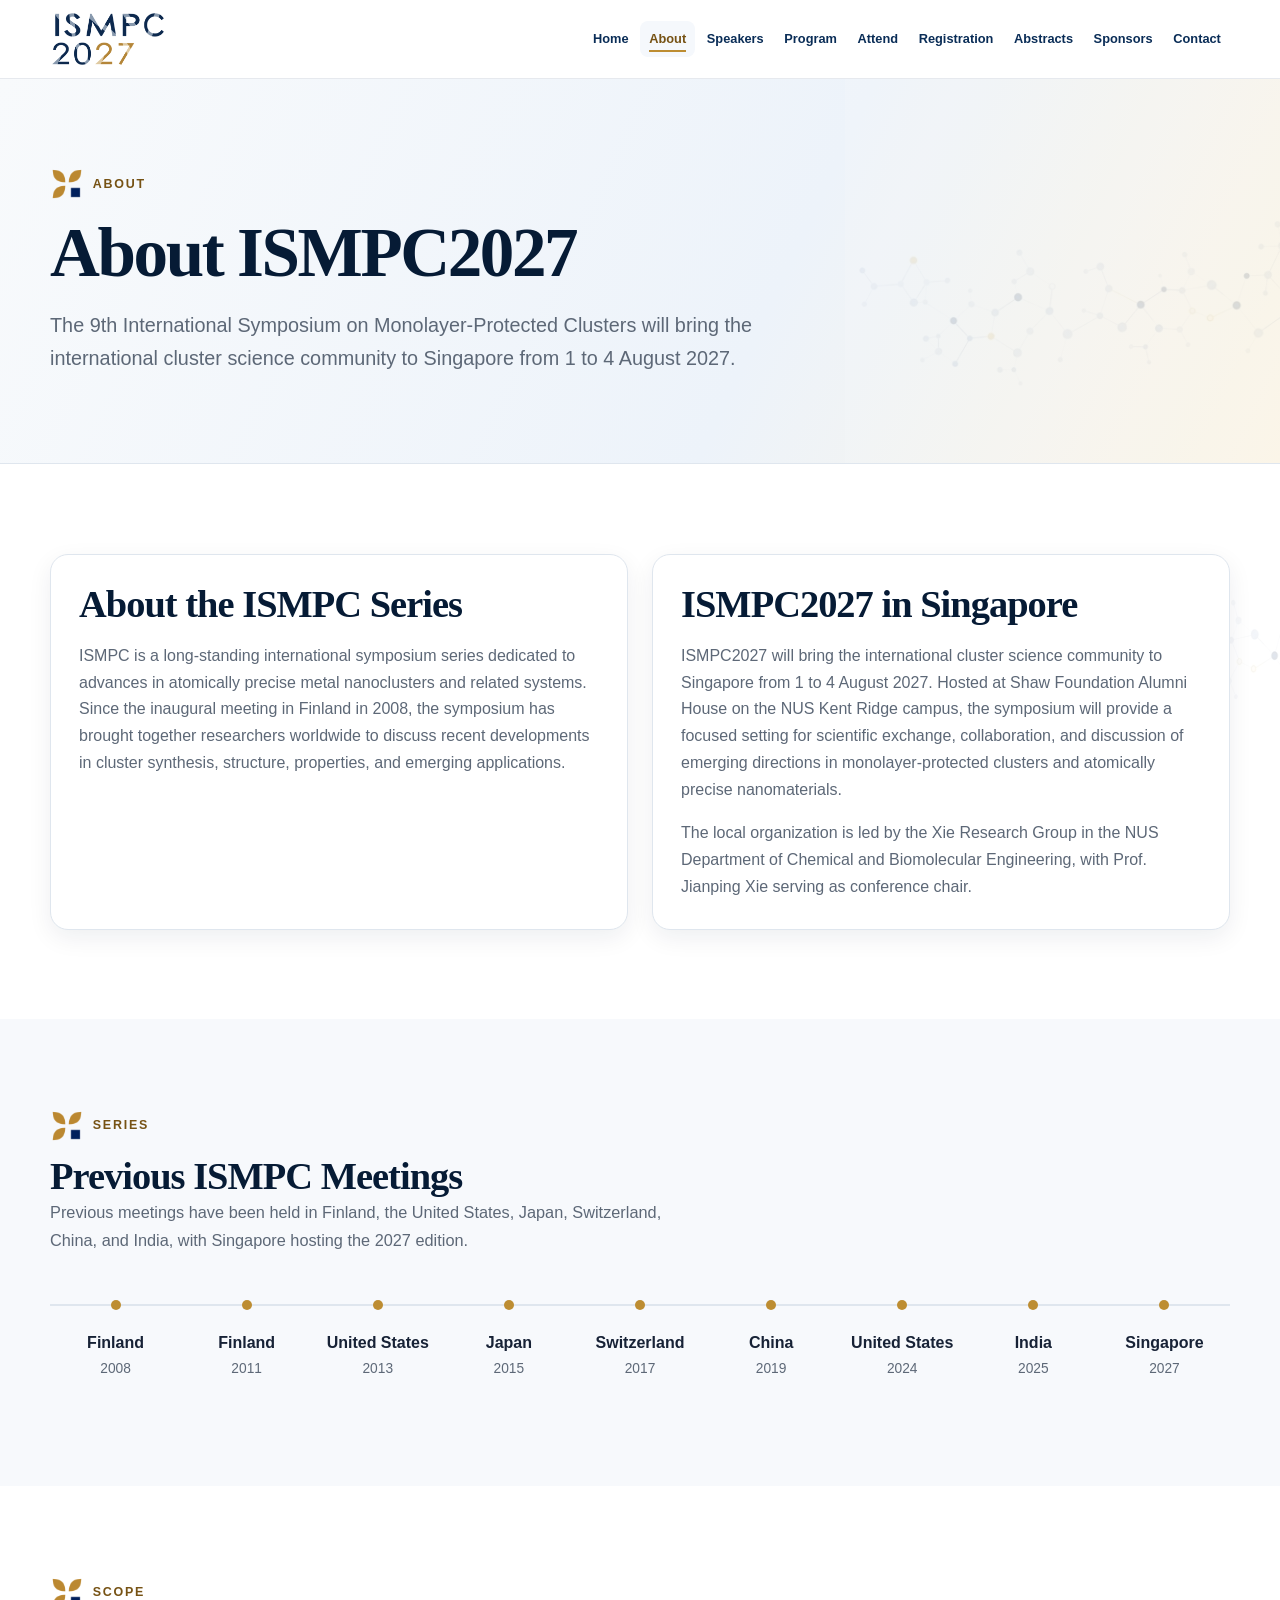
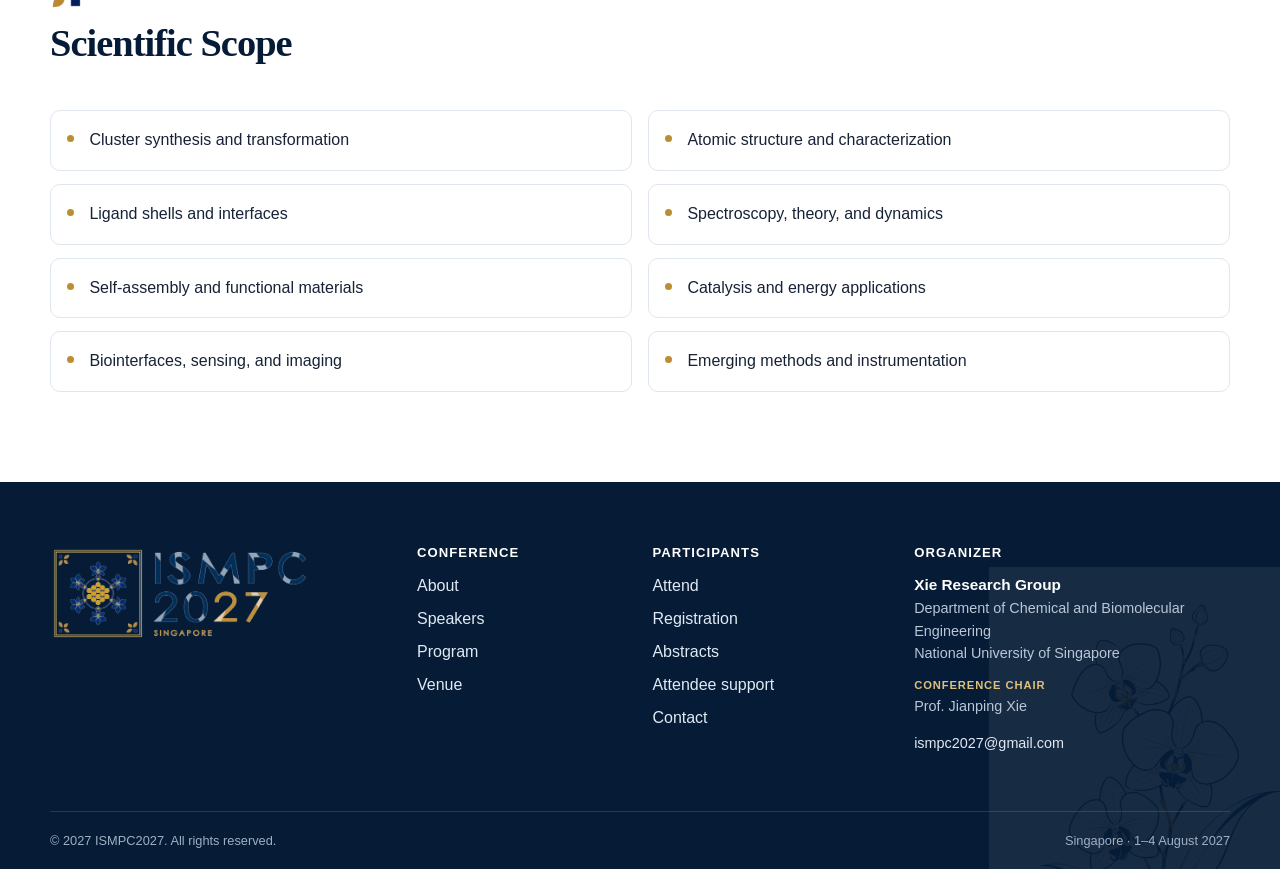
==== commit 533a3884: "1005" ====
--- a/about.html
+++ b/about.html
@@ -1,40 +1,38 @@
 <!doctype html>
 <html lang="en">
-<head><meta charset="utf-8"><meta name="viewport" content="width=device-width, initial-scale=1"><title>About | ISMPC2027</title><meta name="description" content="About the ISMPC series and ISMPC2027 in Singapore."><link rel="stylesheet" href="css/style.css?v=20260627-final-travel-polish"></head>
+<head><meta charset="utf-8"><meta name="viewport" content="width=device-width, initial-scale=1"><title>About | ISMPC2027</title><meta name="description" content="About the ISMPC series and ISMPC2027 in Singapore."><link rel="icon" href="assets/optimized/section-mark.png" type="image/png"><link rel="stylesheet" href="css/style.css?v=20261005-portraits5"></head>
 <body>
+  <a class="skip-link" href="#main-content">Skip to content</a>
   <header class="site-header">
     <div class="container header-inner">
-      <a class="brand logo-link" href="index.html" aria-label="ISMPC2027 home"><img class="logo-img logo-img--header" src="assets/logo/logo4.png" alt="ISMPC2027"></a>
-      <button class="menu-toggle" type="button" aria-label="Toggle navigation menu" aria-expanded="false" aria-controls="site-nav"><span></span><span></span><span></span></button>
+      <a class="logo-link" href="index.html" aria-label="ISMPC2027 home"><img class="logo-img--header" src="assets/optimized/logo-header.png" width="900" height="437" alt="ISMPC2027"></a>
+      <button class="menu-toggle" type="button" aria-label="Open navigation menu" aria-expanded="false" aria-controls="site-nav"><span></span><span></span><span></span></button>
       <nav class="nav" id="site-nav" aria-label="Primary navigation">
-        <a class="nav-link" href="index.html">Home</a><a class="nav-link" href="about.html">About</a><a class="nav-link" href="speakers.html">Speakers</a><a class="nav-link" href="program.html">Program</a><a class="nav-link" href="travel.html">Travel</a><a class="nav-link" href="registration.html">Registration</a><a class="nav-link" href="abstract.html">Abstract</a><a class="nav-link" href="sponsors.html">Sponsors</a><a class="nav-link" href="contact.html">Contact</a>
+        <a class="nav-link" href="index.html">Home</a><a class="nav-link" href="about.html">About</a><a class="nav-link" href="speakers.html">Speakers</a><a class="nav-link" href="program.html">Program</a><a class="nav-link" href="travel.html">Attend</a><a class="nav-link" href="registration.html">Registration</a><a class="nav-link" href="abstract.html">Abstracts</a><a class="nav-link" href="sponsors.html">Sponsors</a><a class="nav-link" href="contact.html">Contact</a>
       </nav>
     </div>
   </header>
-  <main>
-    <section class="page-hero"><img class="page-hero-wordmark" src="assets/logo/logo4.png" alt=""><div class="container reveal"><span class="section-kicker"><img class="section-kicker-icon" src="assets/ornaments/gold-leaf-square-motif.png" alt="">About</span><h1>About ISMPC2027</h1><p>The 9th International Symposium on Monolayer-Protected Clusters will bring the international cluster science community to Singapore from 1 to 4 August 2027.</p></div></section>
-    <section class="section section-with-ornament"><img class="section-ornament ornament-network" src="assets/ornaments/molecular-network-blue-gold.png" alt=""><div class="container grid grid-2">
+  <main id="main-content">
+    <section class="page-hero"><div class="container reveal"><span class="section-kicker"><img class="section-kicker-icon" src="assets/optimized/section-mark.png" width="96" height="96" alt="">About</span><h1>About ISMPC2027</h1><p>The 9th International Symposium on Monolayer-Protected Clusters will bring the international cluster science community to Singapore from 1 to 4 August 2027.</p></div></section>
+    <section class="section section-with-ornament"><img class="section-ornament ornament-network" src="assets/optimized/molecular-network.jpg" width="520" height="520" alt=""><div class="container grid grid-2">
       <!-- Editable: official ISMPC series introduction -->
       <article class="card reveal"><h2>About the ISMPC Series</h2><p>ISMPC is a long-standing international symposium series dedicated to advances in atomically precise metal nanoclusters and related systems. Since the inaugural meeting in Finland in 2008, the symposium has brought together researchers worldwide to discuss recent developments in cluster synthesis, structure, properties, and emerging applications.</p></article>
       <!-- Editable: ISMPC2027 Singapore introduction -->
-      <article class="card reveal"><h2>ISMPC2027 in Singapore</h2><p>ISMPC2027 will bring the international cluster science community to Singapore from 1 to 4 August 2027. Hosted in the environment of NUS University Town, the symposium will provide a focused setting for scientific exchange, collaboration, and discussion of emerging directions in monolayer-protected clusters and atomically precise nanomaterials.</p></article>
+      <article class="card reveal"><h2>ISMPC2027 in Singapore</h2><p>ISMPC2027 will bring the international cluster science community to Singapore from 1 to 4 August 2027. Hosted at Shaw Foundation Alumni House on the NUS Kent Ridge campus, the symposium will provide a focused setting for scientific exchange, collaboration, and discussion of emerging directions in monolayer-protected clusters and atomically precise nanomaterials.</p><p>The local organization is led by the Xie Research Group in the NUS Department of Chemical and Biomolecular Engineering, with Prof. Jianping Xie serving as conference chair.</p></article>
     </div></section>
-    <section class="section section-soft"><div class="container"><div class="section-header reveal"><span class="section-kicker"><img class="section-kicker-icon" src="assets/ornaments/gold-leaf-square-motif.png" alt="">Series</span><h2>Previous ISMPC Meetings</h2><p class="lead">Previous meetings have been held in Finland, the United States, Japan, Switzerland, China, and India, with Singapore hosting the 2027 edition.</p></div><div class="meeting-timeline reveal"><div class="meeting-item"><strong>Finland</strong><span>2008</span></div><div class="meeting-item"><strong>Finland</strong><span>2011</span></div><div class="meeting-item"><strong>United States</strong><span>2013</span></div><div class="meeting-item"><strong>Japan</strong><span>2015</span></div><div class="meeting-item"><strong>Switzerland</strong><span>2017</span></div><div class="meeting-item"><strong>China</strong><span>2019</span></div><div class="meeting-item"><strong>United States</strong><span>2024</span></div><div class="meeting-item"><strong>India</strong><span>2025</span></div><div class="meeting-item"><strong>Singapore</strong><span>2027</span></div></div></div></section>
-    <section class="section"><div class="container"><div class="section-header reveal"><span class="section-kicker"><img class="section-kicker-icon" src="assets/ornaments/gold-leaf-square-motif.png" alt="">Scope</span><h2>Scientific Scope</h2></div><ul class="topic-list reveal"><li>Cluster synthesis and transformation</li><li>Atomic structure and characterization</li><li>Ligand shells and interfaces</li><li>Spectroscopy, theory, and dynamics</li><li>Self-assembly and functional materials</li><li>Catalysis and energy applications</li><li>Biointerfaces, sensing, and imaging</li><li>Emerging methods and instrumentation</li></ul></div></section>
+    <section class="section section-soft"><div class="container"><div class="section-header reveal"><span class="section-kicker"><img class="section-kicker-icon" src="assets/optimized/section-mark.png" width="96" height="96" alt="">Series</span><h2>Previous ISMPC Meetings</h2><p class="lead">Previous meetings have been held in Finland, the United States, Japan, Switzerland, China, and India, with Singapore hosting the 2027 edition.</p></div><div class="meeting-timeline reveal"><div class="meeting-item"><strong>Finland</strong><span>2008</span></div><div class="meeting-item"><strong>Finland</strong><span>2011</span></div><div class="meeting-item"><strong>United States</strong><span>2013</span></div><div class="meeting-item"><strong>Japan</strong><span>2015</span></div><div class="meeting-item"><strong>Switzerland</strong><span>2017</span></div><div class="meeting-item"><strong>China</strong><span>2019</span></div><div class="meeting-item"><strong>United States</strong><span>2024</span></div><div class="meeting-item"><strong>India</strong><span>2025</span></div><div class="meeting-item"><strong>Singapore</strong><span>2027</span></div></div></div></section>
+    <section class="section"><div class="container"><div class="section-header reveal"><span class="section-kicker"><img class="section-kicker-icon" src="assets/optimized/section-mark.png" width="96" height="96" alt="">Scope</span><h2>Scientific Scope</h2></div><ul class="topic-list reveal"><li>Cluster synthesis and transformation</li><li>Atomic structure and characterization</li><li>Ligand shells and interfaces</li><li>Spectroscopy, theory, and dynamics</li><li>Self-assembly and functional materials</li><li>Catalysis and energy applications</li><li>Biointerfaces, sensing, and imaging</li><li>Emerging methods and instrumentation</li></ul></div></section>
   </main>
   <footer class="site-footer">
     <div class="container footer-main">
       <div class="footer-brand-wrap">
-        <div class="footer-brand">
-          <span class="footer-logo-panel footer-logo-panel--wide"><img class="footer-logo-image" src="assets/logo/logo1.png" alt="ISMPC2027"></span>
-          <div class="footer-brand-text"><strong></strong><span></span><span></span></div>
-        </div>
+        <span class="footer-logo-panel footer-logo-panel--wide"><img class="footer-logo-image" src="assets/optimized/logo-footer.png" width="1200" height="442" alt="ISMPC2027 Singapore"></span>
       </div>
-      <div><h3>Quick Links</h3><ul><li><a href="about.html">About</a></li><li><a href="speakers.html">Speakers</a></li><li><a href="program.html">Program</a></li><li><a href="travel.html">Travel</a></li><li><a href="registration.html">Registration</a></li><li><a href="abstract.html">Abstract</a></li><li><a href="sponsors.html">Sponsors</a></li><li><a href="contact.html">Contact</a></li></ul></div>
-      <div><h3>Contact</h3><p><a href="mailto:zc_yang@nus.edu.sg">zc_yang@nus.edu.sg</a></p><p>NUS E5, Singapore</p></div>
-      <div><h3>Organizer</h3><p><strong>Prof. Jianping Xie</strong></p><p>Provost's Chair Professor<br>Department of Chemical and Biomolecular Engineering<br>National University of Singapore<br>4 Engineering Drive 4<br>Singapore 117585</p></div>
+      <div><h3>Conference</h3><ul><li><a href="about.html">About</a></li><li><a href="speakers.html">Speakers</a></li><li><a href="program.html">Program</a></li><li><a href="venue.html">Venue</a></li></ul></div>
+      <div><h3>Participants</h3><ul><li><a href="travel.html">Attend</a></li><li><a href="registration.html">Registration</a></li><li><a href="abstract.html">Abstracts</a></li><li><a href="attendee.html">Attendee support</a></li><li><a href="contact.html">Contact</a></li></ul></div>
+      <div class="footer-organizer"><h3>Organizer</h3><p><strong>Xie Research Group</strong><br>Department of Chemical and Biomolecular Engineering<br>National University of Singapore</p><p><span class="footer-role">Conference chair</span><br>Prof. Jianping Xie</p><p class="footer-contact"><a href="mailto:ismpc2027@gmail.com">ismpc2027@gmail.com</a></p></div>
     </div>
-    <div class="container footer-bottom"><span>&copy; 2027 ISMPC2027. All rights reserved.</span><span>Static site for GitHub Pages</span></div>
+    <div class="container footer-bottom"><span>&copy; 2027 ISMPC2027. All rights reserved.</span><span>Singapore · 1–4 August 2027</span></div>
   </footer>
   <script src="js/main.js"></script>
 </body></html>
--- a/css/style.css
+++ b/css/style.css
@@ -1,1986 +1,127 @@
 :root {
-  --navy: #052C63;
-  --deep-navy: #031E46;
-  --blue: #0A3A7A;
-  --mist-blue: #DCE8F3;
-  --pale-blue: #F3F7FB;
-  --gold: #C8952D;
-  --soft-gold: #E2C37C;
-  --text-dark: #1C2A39;
-  --text-muted: #5D6B7A;
-  --white: #FFFFFF;
-  --border-light: #E5ECF3;
-  --font-display: "Aptos Display", "Inter", "Segoe UI", "Helvetica Neue", Arial, sans-serif;
-  --font-body: "Aptos", "Inter", "Segoe UI", "Helvetica Neue", Arial, sans-serif;
-  --shadow-soft: 0 18px 45px rgba(3, 30, 70, 0.09);
-  --shadow-card: 0 14px 34px rgba(3, 30, 70, 0.07);
-}
-
-* {
+  --navy-950: #061b35;
+  --navy-900: #0a2d57;
+  --navy-800: #123f73;
+  --navy-700: #1f568c;
+  --blue-100: #eaf1f8;
+  --blue-50: #f5f8fc;
+  --gold-600: #765214;
+  --gold-500: #bd8d32;
+  --gold-300: #dfc17d;
+  --gold-100: #f7ecd4;
+  --ink: #172236;
+  --muted: #5d6877;
+  --line: #dfe6ee;
+  --white: #fff;
+  --surface: #fff;
+  --surface-soft: #f7f9fc;
+  --success: #226b54;
+  --shadow-sm: 0 8px 24px rgba(6, 27, 53, 0.07);
+  --shadow-md: 0 18px 48px rgba(6, 27, 53, 0.1);
+  --radius-sm: 10px;
+  --radius-md: 18px;
+  --radius-lg: 28px;
+  --container: 1180px;
+  --section-space: clamp(4rem, 7vw, 6rem);
+  --card-pad: clamp(1.25rem, 2.4vw, 1.75rem);
+  --card-gap: clamp(1rem, 2vw, 1.5rem);
+  --transition: 180ms ease;
+  --header-height: 78px;
+}
+
+*,
+*::before,
+*::after {
   box-sizing: border-box;
 }
 
 html {
   scroll-behavior: smooth;
+  scroll-padding-top: 94px;
 }
 
 body {
   margin: 0;
-  color: var(--text-dark);
+  color: var(--ink);
   background: var(--white);
-  font-family: var(--font-body);
-  font-size: 16px;
-  line-height: 1.7;
-}
-
-img {
+  font-family: Inter, ui-sans-serif, -apple-system, BlinkMacSystemFont, "Segoe UI", sans-serif;
+  font-size: 1rem;
+  line-height: 1.68;
+  -webkit-font-smoothing: antialiased;
+}
+
+body.nav-open {
+  overflow: hidden;
+}
+
+img,
+svg {
   display: block;
   max-width: 100%;
 }
 
-a {
-  color: inherit;
-  text-decoration: none;
-}
-
-a:focus-visible,
-button:focus-visible {
-  outline: 3px solid rgba(200, 149, 45, 0.48);
-  outline-offset: 4px;
-}
-
-.container {
-  width: min(1180px, calc(100% - 48px));
-  margin: 0 auto;
-}
-
-.section {
-  position: relative;
-  overflow: hidden;
-  padding: 96px 0;
-}
-
-.section--pale {
-  background: linear-gradient(180deg, var(--pale-blue), #fff);
-}
-
-.section-header {
-  max-width: 790px;
-  margin-bottom: 38px;
-}
-
-.section-kicker {
-  display: inline-flex;
-  align-items: center;
-  gap: 10px;
-  margin-bottom: 10px;
-  color: var(--gold);
-  font-family: var(--font-display);
-  font-size: 0.78rem;
-  font-weight: 800;
-  letter-spacing: 0.13em;
-  text-transform: uppercase;
-}
-
-.section-kicker-icon {
-  width: 24px;
-  height: 24px;
-  object-fit: contain;
-}
-
-h1,
-h2,
-h3,
-.nav,
-.btn,
-.hero-title {
-  font-family: var(--font-display);
-}
-
-h1,
-h2,
-h3 {
-  margin: 0;
-  color: var(--deep-navy);
-  line-height: 1.14;
-}
-
-h1 {
-  font-size: clamp(3rem, 7.2vw, 6.35rem);
-  font-weight: 850;
-  letter-spacing: 0;
-}
-
-h2 {
-  font-size: clamp(1.95rem, 4vw, 3.15rem);
-  font-weight: 820;
-}
-
-h3 {
-  font-size: 1.18rem;
-  font-weight: 780;
-}
-
-p {
-  margin: 0;
-}
-
-.lead {
-  max-width: 790px;
-  color: var(--text-muted);
-  font-size: 1.07rem;
-  line-height: 1.78;
-}
-
-.site-header {
-  position: sticky;
-  top: 0;
-  z-index: 30;
-  background: rgba(255, 255, 255, 0.96);
-  border-bottom: 1px solid var(--border-light);
-  backdrop-filter: blur(14px);
-}
-
-.header-inner {
-  min-height: 74px;
-  display: flex;
-  align-items: center;
-  justify-content: space-between;
-  gap: 22px;
-}
-
-.brand {
-  display: inline-flex;
-  align-items: center;
-  min-width: 188px;
-}
-
-.brand img {
-  width: 168px;
-  height: auto;
-}
-
-.nav {
-  display: flex;
-  align-items: center;
-  gap: 2px;
-}
-
-.nav a {
-  position: relative;
-  padding: 24px 8px;
-  color: var(--navy);
-  font-size: 0.88rem;
-  font-weight: 760;
-  letter-spacing: 0;
-}
-
-.nav a::after {
-  content: "";
-  position: absolute;
-  right: 8px;
-  bottom: 18px;
-  left: 8px;
-  height: 2px;
-  background: var(--gold);
-  transform: scaleX(0);
-  transform-origin: center;
-  transition: transform 180ms ease;
-}
-
-.nav a:hover::after,
-.nav a.is-active::after {
-  transform: scaleX(1);
-}
-
-.menu-toggle {
-  display: none;
-  width: 44px;
-  height: 44px;
-  border: 1px solid var(--border-light);
-  border-radius: 6px;
-  background: var(--white);
-  color: var(--navy);
-}
-
-.menu-toggle span {
-  display: block;
-  width: 20px;
-  height: 2px;
-  margin: 5px auto;
-  background: currentColor;
-}
-
-.hero {
-  min-height: 724px;
-  display: grid;
-  align-items: center;
-  background-image: linear-gradient(90deg, rgba(255, 255, 255, 0.94), rgba(255, 255, 255, 0.72) 44%, rgba(255, 255, 255, 0.06)), url("../assets/hero/hero-bg-no-text.png");
-  background-size: cover;
-  background-position: center right;
-  background-repeat: no-repeat;
-}
-
-.hero__text {
-  width: min(675px, 100%);
-  padding: 92px 0;
-}
-
-.hero-title {
-  color: var(--deep-navy);
-  font-weight: 900;
-}
-
-.hero__subtitle {
-  margin-top: 14px;
-  color: var(--navy);
-  font-family: var(--font-display);
-  font-size: clamp(1.26rem, 2.5vw, 1.94rem);
-  font-weight: 790;
-  line-height: 1.36;
-}
-
-.gold-divider {
-  width: 176px;
-  height: 10px;
-  margin: 26px 0 20px;
-  background-image: url("../assets/ornaments/gold-divider-line.png");
-  background-size: contain;
-  background-position: left center;
-  background-repeat: no-repeat;
-}
-
-.hero__date {
-  color: var(--navy);
-  font-size: 1.12rem;
-  font-weight: 820;
-}
-
-.hero__location-title {
-  margin-top: 12px;
-  color: var(--gold);
-  font-size: clamp(1.5rem, 3vw, 2.35rem);
-  font-weight: 900;
-  letter-spacing: 0.16em;
-  text-transform: uppercase;
-}
-
-.hero__venue {
-  display: flex;
-  align-items: flex-start;
-  gap: 10px;
-  margin-top: 10px;
-  color: var(--text-muted);
-  font-weight: 700;
-  line-height: 1.5;
-}
-
-.inline-icon {
-  width: 19px;
-  height: 19px;
-  object-fit: contain;
-  flex: 0 0 auto;
-  margin-top: 3px;
-}
-
-.hero__actions,
-.button-row {
-  display: flex;
-  flex-wrap: wrap;
-  gap: 14px;
-  margin-top: 32px;
-}
-
-.btn {
-  display: inline-flex;
-  align-items: center;
-  justify-content: center;
-  min-height: 48px;
-  padding: 13px 22px;
-  border: 1px solid transparent;
-  border-radius: 6px;
-  font-size: 0.84rem;
-  font-weight: 850;
-  letter-spacing: 0.055em;
-  text-transform: uppercase;
-  transition: transform 180ms ease, box-shadow 180ms ease, background 180ms ease;
-}
-
-.btn:hover {
-  transform: translateY(-2px);
-  box-shadow: var(--shadow-soft);
-}
-
-.btn-primary {
-  background: var(--navy);
-  color: var(--white);
-}
-
-.btn-secondary {
-  background: var(--gold);
-  color: var(--white);
-}
-
-.btn-outline {
-  border-color: rgba(5, 44, 99, 0.22);
-  color: var(--navy);
-  background: var(--white);
-}
-
-.btn[aria-disabled="true"] {
-  pointer-events: none;
-  opacity: 0.6;
-}
-
-.grid {
-  display: grid;
-  gap: 24px;
-}
-
-.grid-2 {
-  grid-template-columns: repeat(2, minmax(0, 1fr));
-}
-
-.grid-3 {
-  grid-template-columns: repeat(3, minmax(0, 1fr));
-}
-
-.grid-4 {
-  grid-template-columns: repeat(4, minmax(0, 1fr));
-}
-
-.about-layout,
-.venue-layout,
-.contact-layout,
-.cruise-layout {
-  display: grid;
-  grid-template-columns: 0.96fr 1.04fr;
-  gap: 54px;
-  align-items: center;
-}
-
-.card,
-.feature-card,
-.date-card,
-.speaker-card,
-.travel-card,
-.info-card {
-  background: var(--white);
-  border: 1px solid var(--border-light);
-  border-radius: 8px;
-  box-shadow: var(--shadow-card);
-}
-
-.card,
-.info-card {
-  padding: 28px;
-}
-
-.feature-card {
-  padding: 28px;
-  transition: transform 180ms ease;
-}
-
-.feature-card:hover,
-.speaker-card:hover,
-.travel-card:hover {
-  transform: translateY(-4px);
-}
-
-.feature-icon {
-  width: 54px;
-  height: 54px;
-  display: grid;
-  place-items: center;
-  margin-bottom: 18px;
-  border-radius: 50%;
-  background: var(--pale-blue);
-}
-
-.feature-icon img {
-  width: 30px;
-  height: 30px;
-  object-fit: contain;
-}
-
-.card p,
-.feature-card p,
-.date-card p,
-.speaker-card p,
-.travel-card p,
-.info-card p {
-  color: var(--text-muted);
-}
-
-.ornament-network,
-.ornament-orchid {
-  position: absolute;
-  pointer-events: none;
-  user-select: none;
-}
-
-.ornament-network {
-  right: 4%;
-  top: 8%;
-  width: min(260px, 28vw);
-  opacity: 0.22;
-}
-
-.ornament-orchid {
-  right: -40px;
-  bottom: -40px;
-  width: min(320px, 34vw);
-  opacity: 0.16;
-}
-
-.dates-row {
-  display: grid;
-  grid-template-columns: repeat(6, minmax(0, 1fr));
-  gap: 16px;
-}
-
-.date-card {
-  min-height: 156px;
-  padding: 22px 18px;
-}
-
-.date-card img {
-  width: 28px;
-  height: 28px;
-  margin-bottom: 16px;
-}
-
-.date-card strong {
-  display: block;
-  color: var(--navy);
-  font-size: 1.02rem;
-  line-height: 1.35;
-}
-
-.featured-speaker-grid,
-.plenary-grid {
-  display: grid;
-  grid-template-columns: repeat(3, minmax(0, 1fr));
-  gap: 26px;
-}
-
-.keynote-grid {
-  display: grid;
-  grid-template-columns: repeat(4, minmax(0, 1fr));
-  gap: 20px;
-}
-
-.speaker-card {
-  padding: 24px 20px;
-  text-align: center;
-}
-
-.speaker-card--large {
-  padding: 30px 24px;
-}
-
-.speaker-card--compact {
-  padding: 20px 16px;
-}
-
-.speaker-card__portrait {
-  width: 116px;
-  height: 116px;
-  margin: 0 auto 18px;
-  border: 1px solid rgba(200, 149, 45, 0.28);
-  border-radius: 50%;
-  object-fit: cover;
-  background: var(--pale-blue);
-}
-
-.speaker-card--large .speaker-card__portrait {
-  width: 138px;
-  height: 138px;
-}
-
-.speaker-card--compact .speaker-card__portrait {
-  width: 92px;
-  height: 92px;
-}
-
-.speaker-card h3::after {
-  content: "";
-  display: block;
-  width: 42px;
-  height: 2px;
-  margin: 12px auto;
-  background: var(--gold);
-}
-
-.tag {
-  display: inline-block;
-  margin: 14px 0 10px;
-  padding: 5px 10px;
-  border: 1px solid rgba(200, 149, 45, 0.28);
-  border-radius: 999px;
-  color: var(--gold);
-  font-size: 0.76rem;
-  font-weight: 820;
-  letter-spacing: 0.05em;
-  text-transform: uppercase;
-}
-
-.speaker-divider {
-  width: min(420px, 84%);
-  height: 14px;
-  margin: 68px auto;
-  background-image: url("../assets/ornaments/gold-divider-line.png");
-  background-size: contain;
-  background-position: center;
-  background-repeat: no-repeat;
-}
-
-.image-frame {
-  position: relative;
-  overflow: hidden;
-  border: 1px solid var(--border-light);
-  border-radius: 8px;
-  background: var(--white);
-  box-shadow: var(--shadow-card);
-}
-
-.image-frame img {
-  width: 100%;
-  height: 100%;
-  min-height: 310px;
-  object-fit: cover;
-}
-
-.travel-card {
-  overflow: hidden;
-}
-
-.travel-card img {
-  width: 100%;
-  height: 178px;
-  object-fit: cover;
-}
-
-.travel-card__body {
-  padding: 22px;
-}
-
-.cruise-card {
-  position: relative;
-  padding: 28px;
-  border: 1px solid rgba(200, 149, 45, 0.3);
-  border-radius: 8px;
-  background: linear-gradient(135deg, rgba(226, 195, 124, 0.16), #fff 48%);
-  box-shadow: var(--shadow-card);
-}
-
-.field-list {
-  display: grid;
-  gap: 10px;
-  margin: 22px 0 0;
-}
-
-.field-list div {
-  display: flex;
-  gap: 10px;
-  padding-bottom: 10px;
-  border-bottom: 1px solid var(--border-light);
-  color: var(--text-muted);
-}
-
-.field-list strong {
-  min-width: 128px;
-  color: var(--navy);
-}
-
-.section-action {
-  margin-top: 34px;
-  text-align: center;
-}
-
-.page-hero {
-  position: relative;
-  overflow: hidden;
-  padding: 88px 0;
-  background:
-    linear-gradient(135deg, rgba(243, 247, 251, 0.96), rgba(255, 255, 255, 0.86)),
-    url("../assets/ornaments/molecular-network-blue-gold.png");
-  background-size: cover, 360px auto;
-  background-position: center, right 8% center;
-  background-repeat: no-repeat;
-  border-bottom: 1px solid var(--border-light);
-}
-
-.page-hero p {
-  max-width: 800px;
-  margin-top: 16px;
-  color: var(--text-muted);
-  font-size: 1.1rem;
-}
-
-.meeting-timeline {
-  display: grid;
-  grid-template-columns: repeat(3, minmax(0, 1fr));
-  gap: 16px;
-}
-
-.meeting-item {
-  padding: 18px 20px;
-  border-left: 3px solid var(--gold);
-  border-radius: 6px;
-  background: var(--white);
-  box-shadow: var(--shadow-card);
-}
-
-.meeting-item strong {
-  display: block;
-  color: var(--navy);
-}
-
-.topic-list {
-  display: grid;
-  grid-template-columns: repeat(4, minmax(0, 1fr));
-  gap: 16px;
-  padding: 0;
-  margin: 0;
-  list-style: none;
-}
-
-.topic-list li {
-  padding: 18px;
-  border: 1px solid var(--border-light);
-  border-radius: 8px;
-  background: var(--white);
-  color: var(--navy);
-  font-weight: 760;
-  box-shadow: var(--shadow-card);
-}
-
-.table-wrap {
-  overflow-x: auto;
-  border: 1px solid var(--border-light);
-  border-radius: 8px;
-  background: var(--white);
-}
-
-table {
-  width: 100%;
-  min-width: 680px;
-  border-collapse: collapse;
-}
-
-th,
-td {
-  padding: 16px 18px;
-  border-bottom: 1px solid var(--border-light);
-  text-align: left;
-}
-
-th {
-  color: var(--navy);
-  background: var(--pale-blue);
-}
-
-.notice {
-  padding: 28px;
-  border: 1px solid rgba(200, 149, 45, 0.32);
-  border-radius: 8px;
-  background: linear-gradient(135deg, rgba(226, 195, 124, 0.16), #fff);
-}
-
-.site-footer {
-  color: rgba(255, 255, 255, 0.86);
-  background-image: linear-gradient(90deg, rgba(3, 30, 70, 0.98), rgba(3, 30, 70, 0.87)), url("../assets/footer/footer-bg-no-text.png");
-  background-size: cover;
-  background-position: center;
-  background-repeat: no-repeat;
-}
-
-.footer-main {
-  display: grid;
-  grid-template-columns: 1.2fr 0.78fr 1fr 1.18fr;
-  gap: 34px;
-  padding: 64px 0 42px;
-}
-
-.footer-logo {
-  width: 178px;
-  margin-bottom: 18px;
-  filter: brightness(1.18);
-}
-
-.footer-main h2,
-.footer-main h3,
-.footer-main strong {
-  color: var(--white);
-}
-
-.footer-main h3 {
-  margin-bottom: 16px;
-  font-size: 1rem;
-}
-
-.footer-main ul {
-  padding: 0;
-  margin: 0;
-  list-style: none;
-}
-
-.footer-main li + li {
-  margin-top: 8px;
-}
-
-.footer-main a:hover {
-  color: var(--soft-gold);
-}
-
-.footer-bottom {
-  display: flex;
-  flex-wrap: wrap;
-  justify-content: space-between;
-  gap: 16px;
-  padding: 18px 0;
-  border-top: 1px solid rgba(255, 255, 255, 0.16);
-  font-size: 0.9rem;
-}
-
-.reveal {
-  opacity: 1;
-  transform: none;
-}
-
-.js .reveal {
-  opacity: 0;
-  transform: translateY(18px);
-  transition: opacity 520ms ease, transform 520ms ease;
-}
-
-.js .reveal.is-visible {
-  opacity: 1;
-  transform: none;
-}
-
-@media (max-width: 1100px) {
-  .nav a {
-    padding-right: 6px;
-    padding-left: 6px;
-    font-size: 0.82rem;
-  }
-
-  .keynote-grid,
-  .topic-list {
-    grid-template-columns: repeat(3, minmax(0, 1fr));
-  }
-}
-
-@media (max-width: 980px) {
-  .menu-toggle {
-    display: block;
-  }
-
-  .nav {
-    position: absolute;
-    top: 74px;
-    right: 24px;
-    left: 24px;
-    display: none;
-    flex-direction: column;
-    align-items: stretch;
-    padding: 10px;
-    border: 1px solid var(--border-light);
-    border-radius: 8px;
-    background: var(--white);
-    box-shadow: var(--shadow-soft);
-  }
-
-  .nav.is-open {
-    display: flex;
-  }
-
-  .nav a {
-    padding: 13px 14px;
-    font-size: 0.95rem;
-  }
-
-  .about-layout,
-  .venue-layout,
-  .contact-layout,
-  .cruise-layout,
-  .grid-2,
-  .grid-3,
-  .grid-4,
-  .footer-main {
-    grid-template-columns: 1fr 1fr;
-  }
-
-  .dates-row {
-    display: flex;
-    overflow-x: auto;
-    padding-bottom: 12px;
-    scroll-snap-type: x proximity;
-  }
-
-  .date-card {
-    flex: 0 0 235px;
-    scroll-snap-align: start;
-  }
-
-  .featured-speaker-grid,
-  .plenary-grid,
-  .keynote-grid,
-  .topic-list,
-  .meeting-timeline {
-    grid-template-columns: repeat(2, minmax(0, 1fr));
-  }
-}
-
-@media (max-width: 700px) {
-  .container {
-    width: min(100% - 32px, 1180px);
-  }
-
-  .section {
-    padding: 66px 0;
-  }
-
-  .brand img {
-    width: 148px;
-  }
-
-  .hero {
-    min-height: auto;
-    background-position: center right 36%;
-  }
-
-  .hero__text {
-    padding: 78px 0 84px;
-  }
-
-  .hero__actions,
-  .button-row {
-    flex-direction: column;
-    align-items: stretch;
-  }
-
-  .about-layout,
-  .venue-layout,
-  .contact-layout,
-  .cruise-layout,
-  .grid-2,
-  .grid-3,
-  .grid-4,
-  .footer-main,
-  .featured-speaker-grid,
-  .plenary-grid,
-  .keynote-grid,
-  .topic-list,
-  .meeting-timeline {
-    grid-template-columns: 1fr;
-  }
-
-  .field-list div {
-    display: block;
-  }
-
-  .field-list strong {
-    display: block;
-  }
-
-  .image-frame img {
-    min-height: 230px;
-  }
-
-  .footer-bottom {
-    display: block;
-  }
-}
-
-@media (prefers-reduced-motion: reduce) {
-  * {
-    animation: none !important;
-    transition: none !important;
-    scroll-behavior: auto !important;
-  }
-
-  .reveal,
-  .js .reveal {
-    opacity: 1;
-    transform: none;
-  }
-}
-
-/* Visual refinement pass: logo system, Heiti SC typography, media wrappers, timeline, venue. */
-:root {
-  --font-display: "Heiti SC", "STHeiti", "PingFang SC", "Hiragino Sans GB", "Microsoft YaHei", "Segoe UI", Arial, sans-serif;
-  --font-body: "Heiti SC", "STHeiti", "PingFang SC", "Hiragino Sans GB", "Microsoft YaHei", "Segoe UI", Arial, sans-serif;
-}
-
-html,
-body,
 button,
 input,
 textarea,
 select {
-  font-family: var(--font-body);
-}
-
-body {
-  font-size: 16px;
-  line-height: 1.68;
-  letter-spacing: 0.005em;
-}
-
-p {
-  line-height: 1.72;
+  font: inherit;
+}
+
+a {
+  color: var(--navy-800);
+  text-decoration-thickness: 1px;
+  text-underline-offset: 0.18em;
+}
+
+a:hover {
+  color: var(--gold-600);
 }
 
 h1,
 h2,
 h3,
-h4,
-.nav-link,
-.btn,
-.hero-title,
-.section-title,
-.card-title {
-  font-family: var(--font-display);
-  letter-spacing: 0.005em;
-}
-
-.container {
-  width: min(1180px, calc(100% - 48px));
-}
-
-.section {
-  padding: 76px 0;
-}
-
-.section-compact {
-  padding: 56px 0;
-}
-
-.section-soft {
-  background: linear-gradient(180deg, #ffffff 0%, #f7faff 100%);
-}
-
-.logo-img {
-  display: block;
-  height: auto;
-  object-fit: contain;
-  flex-shrink: 0;
-}
-
-.logo-img--header {
-  width: clamp(210px, 22vw, 320px);
-  max-height: 76px;
-}
-
-.logo-img--compact {
-  width: clamp(150px, 18vw, 230px);
-  max-height: 62px;
-}
-
-.logo-img--wordmark {
-  width: clamp(140px, 18vw, 260px);
-  max-height: 74px;
-}
-
-.logo-img--mark {
-  width: 96px;
-  height: 96px;
-  object-fit: contain;
-}
-
-.site-header {
-  z-index: 50;
-  background: rgba(255, 255, 255, 0.96);
-  backdrop-filter: blur(10px);
-  border-bottom: 1px solid rgba(5,44,99,0.08);
-}
-
-.header-inner {
-  min-height: 104px;
-  gap: 34px;
-}
-
-.logo-link,
-.brand {
-  display: flex;
-  align-items: center;
-  min-width: 0;
-}
-
-.logo-link picture,
-.brand picture {
-  display: block;
-}
-
-.brand img,
-.logo-link img {
-  width: clamp(210px, 22vw, 320px);
-  max-height: 76px;
-}
-
-.nav {
-  gap: clamp(14px, 1.75vw, 28px);
-}
-
-.nav a,
-.nav-link {
-  color: var(--navy);
-  font-size: 15px;
-  font-weight: 700;
-  padding: 9px 0;
-  letter-spacing: 0.01em;
-}
-
-.nav a::after {
-  left: 0;
-  right: 0;
-  bottom: -5px;
-  height: 2px;
-}
-
-.section-heading {
-  display: flex;
-  align-items: center;
-  gap: 16px;
-  margin-bottom: 32px;
-}
-
-.section-kicker-icon {
-  width: 38px;
-  height: 38px;
-  object-fit: contain;
-  flex: 0 0 38px;
-}
-
-.section-title {
-  margin: 0;
-  color: var(--navy);
-  font-size: clamp(30px, 3vw, 42px);
-  line-height: 1.12;
-  font-weight: 800;
-}
-
-.section-subtitle {
-  max-width: 760px;
-  margin: -12px 0 34px 54px;
-  color: var(--text-muted);
-  font-size: 17px;
-  line-height: 1.7;
-}
-
-.hero {
-  position: relative;
-  min-height: 560px;
-  display: flex;
-  align-items: center;
-  background-image: linear-gradient(90deg, rgba(255,255,255,0.96), rgba(255,255,255,0.72) 42%, rgba(255,255,255,0.08)), url("../assets/hero/hero-bg-no-text.png");
-  overflow: hidden;
-}
-
-.hero__content {
-  position: relative;
-  z-index: 2;
-}
-
-.hero__text {
-  max-width: 620px;
-  padding: 72px 0 74px;
-}
-
-.hero-title {
-  margin: 0 0 20px;
-  font-size: clamp(56px, 7vw, 104px);
-  line-height: 0.95;
-  letter-spacing: 0.02em;
-  color: var(--navy);
-  font-weight: 850;
-}
-
-.hero-subtitle,
-.hero__subtitle {
-  font-size: clamp(24px, 2.7vw, 42px);
-  line-height: 1.18;
-  color: var(--navy);
-  font-weight: 700;
-  margin: 0 0 24px;
-}
-
-.hero-divider,
-.gold-divider {
-  width: min(520px, 100%);
-  height: 14px;
-  margin: 0 0 22px;
-  background-image: url("../assets/ornaments/gold-divider-line.png");
-  background-repeat: no-repeat;
-  background-size: 100% auto;
-  background-position: center left;
-}
-
-.hero-location-title,
-.hero__location-title {
-  margin: 12px 0 18px;
-  color: var(--gold);
-  font-size: clamp(28px, 3vw, 46px);
-  letter-spacing: 0.24em;
-  font-weight: 700;
-  text-transform: uppercase;
-}
-
-.dates-timeline {
-  position: relative;
-  display: grid;
-  grid-template-columns: repeat(6, 1fr);
-  gap: 24px;
-  align-items: stretch;
-}
-
-.dates-timeline::before {
-  content: "";
-  position: absolute;
-  left: 4%;
-  right: 4%;
-  top: 34px;
-  height: 2px;
-  background: linear-gradient(90deg, transparent, rgba(200,149,45,0.75), transparent);
-  z-index: 0;
-}
-
-.date-card {
-  position: relative;
-  z-index: 1;
-  border: 1px solid rgba(5,44,99,0.08);
-  border-radius: 14px;
-  box-shadow: 0 12px 30px rgba(3, 30, 70, 0.08);
-  padding: 24px 18px 22px;
-  min-height: 170px;
-  text-align: center;
-  transition: transform 0.2s ease, box-shadow 0.2s ease;
-}
-
-.date-card:hover {
-  transform: translateY(-3px);
-  box-shadow: 0 16px 36px rgba(3, 30, 70, 0.12);
-}
-
-.date-card-icon,
-.date-card img {
-  width: 38px;
-  height: 38px;
-  object-fit: contain;
-  margin: 0 auto 16px;
-}
-
-.date-card-label {
-  color: var(--gold);
-  font-size: 12px;
-  font-weight: 850;
-  text-transform: uppercase;
-  letter-spacing: 0.12em;
-  margin-bottom: 8px;
-}
-
-.date-card-date {
-  color: var(--navy);
-  font-size: 20px;
-  font-weight: 850;
-  line-height: 1.2;
-  margin-bottom: 10px;
-}
-
-.date-card-desc {
-  color: var(--text-muted);
-  font-size: 14px;
-  line-height: 1.45;
-}
-
-.date-card.is-confirmed {
-  border-color: rgba(200,149,45,0.38);
-  background: linear-gradient(180deg, #ffffff 0%, #fffaf0 100%);
-}
-
-.date-card.is-confirmed .date-card-date {
-  color: var(--gold);
-}
-
-.about-grid {
-  display: grid;
-  grid-template-columns: minmax(0, 1.05fr) minmax(0, 1fr);
-  gap: 70px;
-  align-items: center;
-}
-
-.about-copy {
-  color: var(--text-dark);
-  font-size: 16.5px;
-  line-height: 1.78;
-}
-
-.feature-row {
-  display: grid;
-  grid-template-columns: repeat(3, 1fr);
-  gap: 26px;
-}
-
-.feature-card {
-  position: relative;
-  text-align: center;
-  padding: 26px 18px;
-  border-radius: 14px;
-  background: linear-gradient(180deg, #ffffff 0%, #f8fbff 100%);
-  border: 1px solid rgba(5,44,99,0.07);
-  box-shadow: 0 10px 26px rgba(3, 30, 70, 0.06);
-}
-
-.feature-card .feature-icon,
-.feature-icon {
-  width: 58px;
-  height: 58px;
-  object-fit: contain;
-  margin: 0 auto 16px;
-  border-radius: 0;
-  background: transparent;
-}
-
-.media {
-  position: relative;
-  overflow: hidden;
-  background: var(--pale-blue);
-  border-radius: 14px;
-  border: 1px solid rgba(5,44,99,0.08);
-}
-
-.media > img {
-  width: 100%;
-  height: 100%;
-  display: block;
-}
-
-.media-cover > img {
-  object-fit: cover;
-}
-
-.media-contain > img {
-  object-fit: contain;
-}
-
-.media-1x1 {
-  aspect-ratio: 1 / 1;
-}
-
-.media-4x3 {
-  aspect-ratio: 4 / 3;
-}
-
-.media-16x9 {
-  aspect-ratio: 16 / 9;
-}
-
-.media-round {
-  border-radius: 50%;
-}
-
-.venue-showcase {
-  display: grid;
-  grid-template-columns: minmax(0, 0.95fr) minmax(0, 1.45fr);
-  gap: 38px;
-  align-items: stretch;
-  background: linear-gradient(135deg, #f7faff 0%, #ffffff 100%);
-  border-radius: 18px;
-  overflow: hidden;
-  border: 1px solid rgba(5,44,99,0.08);
-  box-shadow: 0 14px 36px rgba(3, 30, 70, 0.08);
-}
-
-.venue-copy-panel {
-  padding: 44px 42px;
-}
-
-.venue-copy-panel h3 {
-  font-size: clamp(24px, 2.4vw, 34px);
-  margin-bottom: 18px;
-}
-
-.venue-copy-panel p + p {
-  margin-top: 16px;
-}
-
-.venue-image-panel {
-  min-height: 380px;
-  overflow: hidden;
-  border-radius: 0;
-  border: 0;
-}
-
-.venue-image-panel img {
-  width: 100%;
-  height: 100%;
-  min-height: 380px;
-  object-fit: cover;
-}
-
-.venue-facts {
-  display: grid;
-  grid-template-columns: repeat(2, minmax(0, 1fr));
-  gap: 14px;
-  margin-top: 28px;
-}
-
-.venue-fact {
-  padding: 14px 16px;
-  background: #fff;
-  border: 1px solid rgba(5,44,99,0.08);
-  border-left: 3px solid var(--gold);
-  border-radius: 10px;
-}
-
-.venue-fact strong,
-.venue-fact span {
-  display: block;
-}
-
-.venue-fact strong {
-  color: var(--navy);
-  font-size: 0.86rem;
-}
-
-.venue-fact span {
-  color: var(--text-muted);
-  font-size: 0.92rem;
-}
-
-.speaker-name,
-.speaker-card h3 {
-  color: var(--navy);
-  font-size: 18px;
-  font-weight: 850;
-  line-height: 1.3;
-}
-
-.speaker-affiliation,
-.speaker-card p {
-  color: var(--text-muted);
-  font-size: 14px;
-  line-height: 1.45;
-}
-
-.speaker-type,
-.tag {
-  display: inline-flex;
-  margin-bottom: 12px;
-  padding: 5px 10px;
-  border-radius: 999px;
-  background: rgba(200,149,45,0.12);
-  color: var(--gold);
-  font-size: 11px;
-  font-weight: 850;
-  text-transform: uppercase;
-  letter-spacing: 0.08em;
-  border: 0;
-}
-
-.speaker-card {
-  border-radius: 14px;
-}
-
-.speaker-card__portrait {
-  object-fit: cover;
-}
-
-.site-footer {
-  position: relative;
-  color: #fff;
-  background-color: var(--deep-navy);
-  background-image: linear-gradient(90deg, rgba(3,30,70,0.9), rgba(3,30,70,0.76)), url("../assets/footer/footer-bg-no-text.png");
-  padding: 72px 0 34px;
-  overflow: hidden;
-}
-
-.footer-brand {
-  display: flex;
-  align-items: center;
-  gap: 18px;
-}
-
-.footer-logo-panel {
-  width: 104px;
-  height: 104px;
-  padding: 8px;
-  border-radius: 10px;
-  background: #fff;
-  box-shadow: 0 10px 28px rgba(0,0,0,0.15);
-  flex: 0 0 104px;
-}
-
-.footer-logo-panel img {
-  width: 100%;
-  height: 100%;
-  object-fit: contain;
-}
-
-.footer-brand-text {
-  display: grid;
-  gap: 4px;
-}
-
-.footer-brand-text strong {
-  color: #fff;
-  font-size: 1.35rem;
-}
-
-.footer-brand-text span {
-  color: rgba(255,255,255,0.82);
-}
-
-.footer-logo-mark {
-  width: 96px;
-  height: 96px;
-}
-
-.page-hero-logo-mark {
-  position: absolute;
-  right: 5%;
-  bottom: 10%;
-  width: min(150px, 18vw);
-  height: auto;
-  opacity: 0.08;
-  pointer-events: none;
-  user-select: none;
-}
-
-@media (max-width: 1100px) {
-  .dates-timeline {
-    grid-template-columns: repeat(3, 1fr);
-  }
-
-  .dates-timeline::before {
-    display: none;
-  }
-
-  .about-grid,
-  .venue-showcase {
-    grid-template-columns: 1fr;
-  }
-
-  .venue-image-panel {
-    min-height: 300px;
-  }
-}
-
-@media (max-width: 920px) {
-  .header-inner {
-    min-height: 78px;
-  }
-
-  .nav {
-    top: 78px;
-    gap: 18px;
-  }
-
-  .brand img,
-  .logo-link img,
-  .logo-img--header,
-  .logo-img--compact,
-  .logo-img--wordmark {
-    width: clamp(150px, 48vw, 220px);
-    max-height: 58px;
-  }
-}
-
-@media (max-width: 720px) {
-  .dates-timeline {
-    grid-template-columns: repeat(2, 1fr);
-  }
-
-  .feature-row,
-  .venue-facts {
-    grid-template-columns: 1fr;
-  }
-}
-
-@media (max-width: 640px) {
-  .section {
-    padding: 54px 0;
-  }
-
-  .container {
-    width: min(100% - 28px, 1180px);
-  }
-
-  .section-heading {
-    gap: 12px;
-    margin-bottom: 24px;
-  }
-
-  .section-kicker-icon {
-    width: 30px;
-    height: 30px;
-    flex-basis: 30px;
-  }
-
-  .section-title {
-    font-size: 28px;
-  }
-
-  .section-subtitle {
-    margin-left: 0;
-    font-size: 16px;
-  }
-
-  .dates-timeline {
-    grid-template-columns: 1fr;
-  }
-
-  .logo-img--mark {
-    width: 76px;
-    height: 76px;
-  }
-
-  .page-hero-logo-mark {
-    display: none;
-  }
-
-  .footer-brand {
-    align-items: flex-start;
-  }
-
-  .footer-logo-panel {
-    width: 84px;
-    height: 84px;
-    flex-basis: 84px;
-  }
-
-  .hero-title {
-    font-size: clamp(44px, 14vw, 64px);
-  }
-}
-
-
-/* Secondary logo watermark and fixed speaker media wrappers */
-.page-hero-wordmark {
-  position: absolute;
-  right: clamp(18px, 6vw, 86px);
-  bottom: 22px;
-  width: min(360px, 34vw);
-  max-height: 150px;
-  object-fit: contain;
-  opacity: 0.11;
-  pointer-events: none;
-  filter: saturate(0.95);
-}
-
-.speaker-media {
-  width: 172px;
-  margin: 0 auto 18px;
-  border: 4px solid rgba(198, 155, 69, 0.26);
-  box-shadow: 0 16px 34px rgba(4, 27, 58, 0.14);
-  background: #f3f6fa;
-}
-
-.speaker-card--compact .speaker-media {
-  width: 132px;
-  margin-bottom: 14px;
-}
-
-.speaker-media .speaker-card__portrait {
-  width: 100%;
-  height: 100%;
-  border: 0;
-  border-radius: 0;
-  box-shadow: none;
-  margin: 0;
-}
-
-.travel-card__media {
-  border-bottom: 1px solid rgba(11, 48, 92, 0.08);
-}
-
-@media (max-width: 760px) {
-  .page-hero-wordmark {
-    width: 230px;
-    right: 14px;
-    bottom: 12px;
-    opacity: 0.08;
-  }
-  .speaker-media,
-  .speaker-card--compact .speaker-media {
-    width: 124px;
-  }
-}
-
-
-/* Travel guide expansion */
-.travel-page-hero {
-  overflow: hidden;
-}
-
-.travel-overview {
-  padding-top: 78px;
-}
-
-.travel-overview-grid,
-.split-feature,
-.weather-grid {
-  display: grid;
-  grid-template-columns: minmax(0, 1.05fr) minmax(360px, 0.95fr);
-  gap: clamp(28px, 5vw, 64px);
-  align-items: center;
-}
-
-.travel-brief,
-.cruise-card {
-  position: relative;
-  padding: clamp(28px, 4vw, 46px);
-  border: 1px solid rgba(11,48,92,0.1);
-  border-radius: 18px;
-  background: linear-gradient(135deg, #fff, #f7fafc);
-  box-shadow: 0 20px 54px rgba(5, 35, 77, 0.1);
-}
-
-.eyebrow,
-.hotel-label {
-  display: inline-flex;
-  align-items: center;
-  width: fit-content;
-  margin-bottom: 12px;
-  padding: 6px 10px;
-  border-radius: 999px;
-  background: rgba(198,155,69,0.12);
-  color: var(--gold);
-  font-size: 11px;
-  font-weight: 850;
-  text-transform: uppercase;
-  letter-spacing: 0.08em;
-}
-
-.travel-brief h2,
-.cruise-card h2 {
-  margin-bottom: 14px;
-  color: var(--navy);
-  font-size: clamp(30px, 4vw, 48px);
-  line-height: 1.1;
-}
-
-.quick-route {
-  display: grid;
-  grid-template-columns: repeat(3, 1fr);
-  gap: 10px;
-  margin: 26px 0;
-}
-
-.quick-route span {
-  position: relative;
-  min-height: 58px;
-  display: grid;
-  place-items: center;
-  padding: 10px;
-  border-radius: 12px;
-  background: rgba(10, 49, 92, 0.06);
-  color: var(--navy);
-  font-weight: 850;
-  text-align: center;
-}
-
-.quick-route span + span::before {
-  content: "";
-  position: absolute;
-  left: -10px;
-  top: 50%;
-  width: 10px;
-  height: 2px;
-  background: var(--gold);
-}
-
-.travel-hero-media {
-  min-height: 380px;
-  border-radius: 18px;
-  box-shadow: 0 24px 58px rgba(5, 35, 77, 0.16);
-}
-
-.guide-nav {
-  position: sticky;
-  top: 88px;
-  z-index: 4;
-  display: flex;
-  flex-wrap: wrap;
-  gap: 10px;
-  margin-bottom: 28px;
-  padding: 12px;
-  border: 1px solid rgba(11,48,92,0.1);
-  border-radius: 16px;
-  background: rgba(255,255,255,0.86);
-  backdrop-filter: blur(14px);
-  box-shadow: 0 16px 34px rgba(5,35,77,0.08);
-}
-
-.guide-nav a,
-.source-grid a,
-.hotel-actions a,
-.experience-card a,
-.packing-list a,
-.guide-card a {
-  color: var(--navy);
-  font-weight: 850;
-  text-decoration: none;
-}
-
-.guide-nav a {
-  padding: 9px 12px;
-  border-radius: 999px;
-  background: rgba(10, 49, 92, 0.06);
-}
-
-.guide-nav a:hover,
-.source-grid a:hover,
-.hotel-actions a:hover,
-.experience-card a:hover,
-.packing-list a:hover,
-.guide-card a:hover {
-  color: var(--gold);
-}
-
-.travel-card-row,
-.transport-grid,
-.experience-grid,
-.source-grid {
-  display: grid;
-  grid-template-columns: repeat(3, minmax(0, 1fr));
-  gap: 18px;
-}
-
-.guide-card,
-.route-card,
-.hotel-card,
-.experience-card,
-.weather-metrics,
-.packing-list {
-  border: 1px solid rgba(11,48,92,0.1);
-  border-radius: 16px;
-  background: #fff;
-  box-shadow: 0 14px 34px rgba(5,35,77,0.08);
-}
-
-.guide-card,
-.route-card,
-.weather-metrics,
-.packing-list {
-  padding: 24px;
-}
-
-.guide-card span {
-  display: inline-grid;
-  place-items: center;
-  width: 42px;
-  height: 42px;
-  margin-bottom: 18px;
-  border-radius: 50%;
-  background: var(--navy);
-  color: #fff;
-  font-weight: 900;
-}
-
-.guide-card h3,
-.route-card h3,
-.hotel-card h3,
-.experience-card h3,
-.packing-list h3 {
-  color: var(--navy);
-  font-size: 20px;
-  line-height: 1.22;
-}
-
-.info-stack {
-  display: grid;
-  gap: 16px;
-}
-
-.transport-grid {
-  margin-top: 8px;
-}
-
-.route-card ul,
-.packing-list ul {
-  margin: 16px 0 0;
-  padding-left: 18px;
-  color: var(--text-muted);
-}
-
-.route-card li,
-.packing-list li {
-  margin: 8px 0;
-}
-
-.hotel-grid {
-  display: grid;
-  grid-template-columns: repeat(2, minmax(0, 1fr));
-  gap: 18px;
-  margin-top: 26px;
-}
-
-.hotel-card {
-  display: grid;
-  min-height: 260px;
-  padding: 24px;
-}
-
-.hotel-card p {
-  margin-top: 10px;
-  color: var(--text-muted);
-}
-
-.hotel-actions {
-  display: flex;
-  flex-wrap: wrap;
-  align-self: end;
-  gap: 10px;
-  margin-top: 22px;
-}
-
-.hotel-actions a,
-.source-grid a,
-.guide-card a,
-.experience-card a,
-.packing-list a {
-  display: inline-flex;
-  align-items: center;
-  min-height: 38px;
-  padding: 8px 12px;
-  border: 1px solid rgba(198,155,69,0.28);
-  border-radius: 999px;
-  background: rgba(198,155,69,0.08);
-}
-
-.enhanced-cruise {
-  align-items: stretch;
-}
-
-.compact-fields {
-  margin: 22px 0;
-}
-
-.experience-grid {
-  grid-template-columns: repeat(4, minmax(0, 1fr));
-}
-
-.experience-card {
-  overflow: hidden;
-}
-
-.experience-card > div:not(.travel-card__media) {
-  display: grid;
-  gap: 10px;
-  padding: 20px;
-}
-
-.weather-grid {
-  grid-template-columns: minmax(0, 0.9fr) minmax(280px, 0.75fr) minmax(320px, 0.8fr);
-  align-items: stretch;
-}
-
-.weather-metrics {
-  display: grid;
-  grid-template-columns: repeat(2, 1fr);
-  gap: 12px;
-}
-
-.weather-metrics div {
-  display: grid;
-  align-content: center;
-  min-height: 116px;
-  padding: 16px;
-  border-radius: 14px;
-  background: linear-gradient(135deg, rgba(10,49,92,0.07), rgba(198,155,69,0.1));
-}
-
-.weather-metrics strong {
-  color: var(--navy);
-  font-size: 30px;
-  line-height: 1;
-}
-
-.weather-metrics span {
-  margin-top: 6px;
-  color: var(--text-muted);
-  font-size: 13px;
-}
-
-.source-band {
-  background: var(--deep-navy);
-  color: #fff;
-}
-
-.source-band .section-title {
-  color: #fff;
-}
-
-.source-grid {
-  grid-template-columns: repeat(4, minmax(0, 1fr));
-}
-
-.source-grid a {
-  justify-content: center;
-  min-height: 54px;
-  border-color: rgba(255,255,255,0.16);
-  background: rgba(255,255,255,0.08);
-  color: #fff;
-  text-align: center;
-}
-
-@media (max-width: 1080px) {
-  .travel-overview-grid,
-  .split-feature,
-  .weather-grid {
-    grid-template-columns: 1fr;
-  }
-
-  .travel-card-row,
-  .transport-grid {
-    grid-template-columns: 1fr;
-  }
-
-  .experience-grid,
-  .source-grid {
-    grid-template-columns: repeat(2, minmax(0, 1fr));
-  }
-}
-
-@media (max-width: 760px) {
-  .travel-brief,
-  .cruise-card,
-  .guide-card,
-  .route-card,
-  .hotel-card,
-  .weather-metrics,
-  .packing-list {
-    padding: 20px;
-  }
-
-  .quick-route,
-  .hotel-grid,
-  .experience-grid,
-  .source-grid,
-  .weather-metrics {
-    grid-template-columns: 1fr;
-  }
-
-  .quick-route span + span::before {
-    display: none;
-  }
-
-  .guide-nav {
-    position: relative;
-    top: auto;
-  }
-
-  .travel-hero-media {
-    min-height: 240px;
-  }
-}
-
-
-/* 2026 home refresh: image lockup hero, compact logo, footer2 artwork */
+p,
+ul,
+ol {
+  margin-top: 0;
+}
+
+h1,
+h2,
+h3 {
+  color: var(--navy-950);
+  font-family: Georgia, "Times New Roman", serif;
+  line-height: 1.14;
+}
+
+h1 {
+  margin-bottom: 1.25rem;
+  font-size: clamp(2.7rem, 5.4vw, 5rem);
+  letter-spacing: -0.035em;
+}
+
+h2 {
+  margin-bottom: 1rem;
+  font-size: clamp(1.8rem, 3vw, 2.65rem);
+  letter-spacing: -0.025em;
+}
+
+h3 {
+  margin-bottom: 0.55rem;
+  font-size: clamp(1.12rem, 1.5vw, 1.35rem);
+}
+
+p:last-child,
+ul:last-child,
+ol:last-child {
+  margin-bottom: 0;
+}
+
+:focus-visible {
+  outline: 3px solid var(--gold-300);
+  outline-offset: 3px;
+}
+
 .sr-only {
   position: absolute;
   width: 1px;
@@ -1993,5254 +134,1902 @@
   border: 0;
 }
 
+.skip-link {
+  position: fixed;
+  top: 10px;
+  left: 10px;
+  z-index: 1000;
+  padding: 0.7rem 1rem;
+  color: var(--white);
+  background: var(--navy-950);
+  border-radius: var(--radius-sm);
+  transform: translateY(-160%);
+}
+
+.skip-link:focus {
+  color: var(--white);
+  transform: translateY(0);
+}
+
+.container {
+  width: min(var(--container), calc(100% - 3rem));
+  margin-inline: auto;
+}
+
+.section {
+  position: relative;
+  padding-block: var(--section-space);
+}
+
+.section-soft {
+  background: var(--surface-soft);
+}
+
+.section-compact {
+  padding-block: clamp(2.75rem, 5vw, 4rem);
+}
+
+.section-with-ornament {
+  overflow: hidden;
+}
+
+.section-ornament {
+  position: absolute;
+  z-index: 0;
+  width: min(31vw, 420px);
+  opacity: 0.12;
+  pointer-events: none;
+}
+
+.ornament-network {
+  top: -4rem;
+  right: -5rem;
+}
+
+.ornament-orchid {
+  right: -3rem;
+  bottom: -8rem;
+}
+
+.section-with-ornament > .container {
+  position: relative;
+  z-index: 1;
+}
+
+.section-heading,
+.section-header {
+  max-width: 760px;
+  margin-bottom: clamp(1.75rem, 4vw, 2.75rem);
+}
+
+.section-heading {
+  display: flex;
+  align-items: center;
+  gap: 0.8rem;
+}
+
+.section-heading .section-title,
+.section-header h2 {
+  margin-bottom: 0;
+}
+
+.section-kicker {
+  display: inline-flex;
+  align-items: center;
+  gap: 0.55rem;
+  margin-bottom: 0.8rem;
+  color: var(--gold-600);
+  font-size: 0.78rem;
+  font-weight: 800;
+  letter-spacing: 0.14em;
+  text-transform: uppercase;
+}
+
+.section-kicker-icon {
+  flex: 0 0 auto;
+  width: 34px;
+  height: 34px;
+  object-fit: contain;
+}
+
+.section-title {
+  margin: 0;
+}
+
+.section-subtitle,
+.lead,
+.about-copy {
+  max-width: 72ch;
+  color: var(--muted);
+  font-size: clamp(1.02rem, 1.25vw, 1.15rem);
+}
+
+.section-action,
+.button-row {
+  display: flex;
+  flex-wrap: wrap;
+  gap: 0.75rem;
+  margin-top: 1.75rem;
+}
+
+.section-action {
+  justify-content: center;
+}
+
+.btn {
+  display: inline-flex;
+  align-items: center;
+  justify-content: center;
+  min-height: 46px;
+  padding: 0.72rem 1.15rem;
+  border: 1px solid transparent;
+  border-radius: 999px;
+  font-size: 0.83rem;
+  font-weight: 800;
+  letter-spacing: 0.045em;
+  line-height: 1.2;
+  text-align: center;
+  text-decoration: none;
+  text-transform: uppercase;
+  transition: color var(--transition), background var(--transition), border-color var(--transition), transform var(--transition);
+}
+
+.btn:hover {
+  transform: translateY(-2px);
+}
+
+.btn-primary {
+  color: var(--white);
+  background: var(--navy-900);
+  box-shadow: 0 10px 24px rgba(6, 27, 53, 0.16);
+}
+
+.btn-primary:hover {
+  color: var(--white);
+  background: var(--navy-700);
+}
+
+.btn-secondary {
+  color: var(--navy-950);
+  background: var(--gold-300);
+}
+
+.btn-secondary:hover {
+  color: var(--navy-950);
+  background: #e8ce91;
+}
+
+.btn-outline {
+  color: var(--navy-900);
+  background: var(--white);
+  border-color: #b9c9da;
+}
+
+.btn-outline:hover {
+  color: var(--navy-950);
+  border-color: var(--gold-500);
+}
+
+.btn[aria-disabled="true"] {
+  cursor: not-allowed;
+  opacity: 0.62;
+  transform: none;
+}
+
+.eyebrow,
+.gold-pill-label {
+  display: inline-flex;
+  align-items: center;
+  width: fit-content;
+  padding: 0.38rem 0.7rem;
+  color: var(--gold-600);
+  background: var(--gold-100);
+  border-radius: 999px;
+  font-size: 0.72rem;
+  font-weight: 850;
+  letter-spacing: 0.1em;
+  line-height: 1.2;
+  text-transform: uppercase;
+}
+
+/* Header */
 .site-header {
-  background: rgba(255,255,255,0.92);
-  border-bottom: 1px solid rgba(10,49,92,0.08);
-  box-shadow: 0 16px 40px rgba(5,35,77,0.08);
-  backdrop-filter: blur(18px);
+  position: sticky;
+  top: 0;
+  z-index: 100;
+  background: rgba(255, 255, 255, 0.96);
+  border-bottom: 1px solid rgba(10, 45, 87, 0.1);
+  backdrop-filter: blur(14px);
+}
+
+.header-inner {
+  display: flex;
+  align-items: center;
+  min-height: 78px;
+  gap: 1.5rem;
 }
 
 .logo-link {
-  min-width: 0;
-}
-
-.brand img,
-.logo-link img,
+  display: flex;
+  flex: 0 0 auto;
+  align-items: center;
+  width: 116px;
+  text-decoration: none;
+}
+
 .logo-img--header {
-  width: clamp(168px, 18vw, 255px);
+  width: 116px;
   height: auto;
-  max-height: 58px;
-  object-fit: contain;
-  object-position: left center;
-}
-
-.hero--image-lockup {
-  min-height: clamp(650px, 86vh, 860px);
-  padding: 112px 0 54px;
-  background-image: linear-gradient(90deg, rgba(255,255,255,0.08), rgba(255,255,255,0.12) 42%, rgba(255,255,255,0.82) 68%, rgba(255,255,255,0.95)), url("../assets/hero/hero-bg-with-text.png");
-  background-size: cover;
-  background-position: center;
-  display: grid;
-  align-items: end;
-}
-
-.hero__content--cta {
+}
+
+.nav {
   display: flex;
+  align-items: center;
   justify-content: flex-end;
-  align-items: flex-end;
-  min-height: 520px;
-}
-
-.hero-cta-panel {
-  width: min(450px, 100%);
-  padding: clamp(24px, 3vw, 38px);
-  border: 1px solid rgba(10,49,92,0.1);
-  border-radius: 18px;
-  background: rgba(255,255,255,0.88);
-  box-shadow: 0 28px 70px rgba(5,35,77,0.16);
-  backdrop-filter: blur(18px);
-}
-
-.hero-cta-panel h2 {
-  margin-bottom: 14px;
-  color: var(--navy);
-  font-size: clamp(27px, 3vw, 40px);
-  line-height: 1.08;
-}
-
-.hero-cta-panel p {
-  display: flex;
-  gap: 9px;
-  align-items: flex-start;
-  color: var(--text-muted);
-  font-weight: 700;
-}
-
-.hero-cta-panel .hero__actions {
-  margin-top: 26px;
-}
-
-.home-about-section {
-  padding-top: 70px;
-  background: linear-gradient(180deg, #f7f9fc, #fff);
-}
-
-.home-dates-section {
-  background: radial-gradient(circle at 8% 12%, rgba(198,155,69,0.16), transparent 28%), linear-gradient(135deg, #092449, #123f73);
-  color: #fff;
-}
-
-.home-dates-section .section-title,
-.home-dates-section .date-card-date,
-.home-dates-section .date-card-desc {
-  color: #fff;
-}
-
-.home-dates-section .date-card {
-  background: rgba(255,255,255,0.11);
-  border-color: rgba(255,255,255,0.18);
-  box-shadow: none;
-  backdrop-filter: blur(12px);
-}
-
-.home-dates-section .date-card-label {
-  color: rgba(255,255,255,0.78);
-}
-
-.home-dates-section .date-card.is-confirmed {
-  background: linear-gradient(135deg, rgba(198,155,69,0.34), rgba(255,255,255,0.14));
-}
-
-.footer-logo-panel--wide {
-  width: 154px;
-  height: 88px;
-  flex: 0 0 154px;
-  padding: 7px;
-  border-radius: 12px;
-  background: #fff;
-}
-
-.footer-logo-image {
-  width: 100%;
-  height: 100%;
-  object-fit: contain;
-  display: block;
-}
-
-.site-footer {
-  background-image: linear-gradient(90deg, rgba(3,30,70,0.94), rgba(3,30,70,0.78)), url("../assets/footer/footer-bg-no-text.png");
-}
-
-@media (max-width: 1000px) {
-  .hero--image-lockup {
-    min-height: 760px;
-    background-image: linear-gradient(180deg, rgba(255,255,255,0.05), rgba(255,255,255,0.12) 45%, rgba(255,255,255,0.94) 72%), url("../assets/hero/hero-bg-with-text.png");
-    background-position: center top;
-    align-items: end;
-  }
-  .hero__content--cta {
-    justify-content: center;
-    min-height: 610px;
-  }
-  @media (max-width: 700px) {
-  .brand img,
-  .logo-link img,
-  .logo-img--header {
-    width: clamp(145px, 48vw, 205px);
-    max-height: 50px;
-  }
-  .hero--image-lockup {
-    min-height: 720px;
-    padding-top: 92px;
-  }
-  .hero-cta-panel {
-    border-radius: 14px;
-  }
-  .hero-cta-panel .hero__actions {
-    display: grid;
-  }
-  
-/* Requested refinement pass: home art, speakers, footer, travel alignment */
-.header-inner {
-  gap: 22px;
-}
-
-.brand img,
-.logo-link img,
-.logo-img--header {
-  width: clamp(170px, 17vw, 250px);
-  max-height: 58px;
-}
-
-.nav,
+  gap: 0.15rem;
+  margin-left: auto;
+}
+
 .nav-link {
-  font-size: 15px;
-  font-weight: 820;
-}
-
-.home-hero-figure {
   position: relative;
-  width: min(100%, 1500px);
-  margin: 0 auto;
-  padding-top: 84px;
-  background: #fff;
-}
-
-.home-hero-art {
+  padding: 0.7rem 0.57rem;
+  color: var(--navy-900);
+  border-radius: 8px;
+  font-size: 0.8rem;
+  font-weight: 720;
+  line-height: 1;
+  text-decoration: none;
+  white-space: nowrap;
+}
+
+.nav-link:hover,
+.nav-link.is-active {
+  color: var(--gold-600);
+  background: var(--blue-50);
+}
+
+.nav-link.is-active::after {
+  content: "";
+  position: absolute;
+  right: 0.57rem;
+  bottom: 0.28rem;
+  left: 0.57rem;
+  height: 2px;
+  background: var(--gold-500);
+}
+
+.menu-toggle {
+  display: none;
+  width: 44px;
+  height: 44px;
+  margin-left: auto;
+  padding: 10px;
+  background: var(--white);
+  border: 1px solid var(--line);
+  border-radius: 10px;
+  cursor: pointer;
+}
+
+.menu-toggle span {
   display: block;
   width: 100%;
-  height: auto;
-}
-
-.home-hero-actions {
-  position: absolute;
-  left: 50%;
-  bottom: clamp(24px, 5.6vw, 82px);
-  transform: translateX(-50%);
-  display: flex;
-  justify-content: center;
-  gap: 14px;
-  width: min(92%, 540px);
-  padding: 10px;
-  border: 1px solid rgba(255,255,255,0.62);
-  border-radius: 999px;
-  background: rgba(255,255,255,0.78);
-  box-shadow: 0 18px 44px rgba(4,29,64,0.16);
-  backdrop-filter: blur(14px);
-}
-
-.home-hero-actions .btn {
-  flex: 1 1 0;
-  justify-content: center;
-  min-width: 0;
-  white-space: nowrap;
-}
-
-.home-about-section {
-  padding-top: 76px;
-}
-
-.dates-timeline--compact {
-  grid-template-columns: repeat(3, minmax(0, 1fr));
-}
-
-.dates-timeline--compact::before {
-  display: none;
-}
-
-.speaker-card {
+  height: 2px;
+  margin: 5px 0;
+  background: var(--navy-900);
+  transition: transform var(--transition), opacity var(--transition);
+}
+
+/* Homepage hero */
+.home-hero {
   position: relative;
+  min-height: clamp(570px, 64vw, 690px);
   overflow: hidden;
-  border-color: rgba(198,155,69,0.16);
-  background: linear-gradient(180deg, #fff 0%, #fffaf0 100%);
-}
-
-.speaker-card::before {
+  background: #f7faff url("../assets/optimized/hero-bg.jpg") 76% bottom / cover no-repeat;
+}
+
+.home-hero::after {
   content: "";
   position: absolute;
   inset: 0;
-  background-image: url("../assets/placeholders/speaker-placeholder.png");
-  background-size: 86%;
-  background-position: center 22px;
-  background-repeat: no-repeat;
-  opacity: 0.045;
+  background: linear-gradient(90deg, rgba(255, 255, 255, 0.98) 0%, rgba(255, 255, 255, 0.93) 45%, rgba(255, 255, 255, 0.16) 80%);
   pointer-events: none;
 }
 
-.speaker-card > * {
+.home-hero__inner {
   position: relative;
   z-index: 1;
-}
-
-.speaker-card p:nth-of-type(2) {
+  display: grid;
+  align-items: center;
+  min-height: inherit;
+  padding-block: clamp(3.75rem, 7vw, 6rem);
+}
+
+.home-hero__content {
+  max-width: 710px;
+}
+
+.home-hero__logo {
+  width: min(680px, 100%);
+  height: auto;
+  margin-bottom: 1.35rem;
+  filter: drop-shadow(0 10px 20px rgba(6, 27, 53, 0.08));
+}
+
+.home-hero__edition {
+  max-width: 660px;
+  margin-bottom: 1.25rem;
+  color: var(--navy-800);
+  font-family: "Avenir Next", Avenir, Inter, ui-sans-serif, -apple-system, BlinkMacSystemFont, "Segoe UI", sans-serif;
+  font-size: clamp(1.2rem, 2vw, 1.65rem);
+  font-weight: 650;
+  letter-spacing: -0.018em;
+  line-height: 1.35;
+  text-wrap: balance;
+}
+
+.home-hero__meta {
+  display: flex;
+  flex-wrap: wrap;
+  gap: 0.65rem 1.2rem;
+  margin: 1.4rem 0 0;
+  padding: 0;
+  color: var(--navy-900);
+  font-weight: 720;
+  list-style: none;
+}
+
+.home-hero__meta li {
+  display: flex;
+  align-items: center;
+  gap: 0.5rem;
+}
+
+.home-hero__meta li::before {
+  content: "";
+  width: 7px;
+  height: 7px;
+  background: var(--gold-500);
+  border-radius: 50%;
+}
+
+.home-hero__note {
+  max-width: 58ch;
+  margin-top: 1.25rem;
+  color: var(--muted);
+}
+
+.home-hero__actions {
+  display: flex;
+  flex-wrap: wrap;
+  gap: 0.8rem;
+  margin-top: 1.75rem;
+}
+
+.home-intro__grid {
+  display: grid;
+  grid-template-columns: minmax(0, 0.85fr) minmax(0, 1.15fr);
+  align-items: start;
+  gap: clamp(2rem, 6vw, 6rem);
+}
+
+.home-intro__grid h2 {
+  max-width: 18ch;
+  margin-bottom: 0;
+}
+
+.home-intro__copy {
+  padding-top: 0.35rem;
+}
+
+.home-intro__copy p {
+  color: var(--muted);
+  font-size: clamp(1.02rem, 1.3vw, 1.16rem);
+}
+
+.text-link {
+  display: inline-flex;
+  align-items: center;
+  gap: 0.4rem;
+  color: var(--navy-900);
+  font-size: 0.86rem;
+  font-weight: 800;
+  letter-spacing: 0.045em;
+  text-decoration: none;
+  text-transform: uppercase;
+}
+
+.text-link span {
+  transition: transform var(--transition);
+}
+
+.text-link:hover span {
+  transform: translateX(4px);
+}
+
+.section-heading--split {
+  display: grid;
+  grid-template-columns: minmax(0, 0.7fr) minmax(280px, 0.55fr);
+  justify-content: space-between;
+  align-items: end;
+  gap: 2rem;
+  max-width: none;
+}
+
+.section-heading--split h2,
+.section-heading--split .eyebrow {
+  margin-bottom: 0;
+}
+
+.section-heading--split .eyebrow {
+  margin-bottom: 0.8rem;
+}
+
+.section-heading--split > p {
+  margin-bottom: 0.25rem;
+  color: var(--muted);
+}
+
+.home-facts {
+  position: relative;
+  z-index: 2;
+  margin-top: -2rem;
+}
+
+.home-facts__grid {
+  display: grid;
+  grid-template-columns: repeat(3, minmax(0, 1fr));
+  overflow: hidden;
+  background: var(--white);
+  border: 1px solid var(--line);
+  border-radius: var(--radius-md);
+  box-shadow: var(--shadow-md);
+}
+
+.home-fact {
+  padding: 1.35rem 1.55rem;
+}
+
+.home-fact + .home-fact {
+  border-left: 1px solid var(--line);
+}
+
+.home-fact span {
+  display: block;
+  margin-bottom: 0.3rem;
+  color: var(--gold-600);
+  font-size: 0.72rem;
+  font-weight: 800;
+  letter-spacing: 0.1em;
+  text-transform: uppercase;
+}
+
+.home-fact strong {
+  color: var(--navy-950);
+  font-size: 1.05rem;
+}
+
+/* Page hero */
+.page-hero {
+  position: relative;
+  min-height: 292px;
+  overflow: hidden;
+  padding-block: clamp(3.7rem, 7vw, 5.5rem);
+  background: linear-gradient(115deg, #f8fafc 0%, #edf3fa 60%, #fbf4e5 100%);
+  border-bottom: 1px solid var(--line);
+}
+
+.page-hero::after {
+  content: "";
+  position: absolute;
+  right: -4rem;
+  bottom: -6rem;
+  width: min(39vw, 520px);
+  aspect-ratio: 1;
+  background: url("../assets/optimized/molecular-network.jpg") center / contain no-repeat;
+  opacity: 0.12;
+}
+
+.page-hero .container {
+  position: relative;
+  z-index: 1;
+}
+
+.page-hero h1 {
+  max-width: 900px;
+  margin-bottom: 1rem;
+}
+
+.page-hero p {
+  max-width: 68ch;
+  margin-bottom: 0;
+  color: var(--muted);
+  font-size: clamp(1.05rem, 1.6vw, 1.24rem);
+}
+
+.page-hero-wordmark,
+.page-hero-logo-mark {
   display: none;
 }
 
-.speaker-media {
+.jump-nav {
+  position: sticky;
+  top: var(--header-height);
+  z-index: 20;
+  background: rgba(255, 255, 255, 0.94);
+  border-bottom: 1px solid var(--line);
+  backdrop-filter: blur(12px);
+}
+
+.jump-nav__inner {
+  display: flex;
+  gap: 0.55rem;
+  padding-block: 0.72rem;
+  overflow-x: auto;
+  scrollbar-width: thin;
+}
+
+.jump-nav a {
+  flex: 0 0 auto;
+  padding: 0.48rem 0.72rem;
+  color: var(--navy-800);
+  background: var(--blue-50);
+  border: 1px solid rgba(19, 62, 108, 0.1);
+  border-radius: 999px;
+  font-size: 0.78rem;
+  font-weight: 750;
+  text-decoration: none;
+}
+
+.jump-nav a:hover {
+  color: var(--navy-950);
+  background: var(--gold-100);
+  border-color: rgba(197, 143, 25, 0.28);
+}
+
+.jump-nav ~ section[id] {
+  scroll-margin-top: 146px;
+}
+
+/* Shared cards and grids */
+.grid {
+  display: grid;
+  gap: var(--card-gap);
+}
+
+.grid-2 {
+  grid-template-columns: repeat(2, minmax(0, 1fr));
+}
+
+.grid-3 {
+  grid-template-columns: repeat(3, minmax(0, 1fr));
+}
+
+.grid-4 {
+  grid-template-columns: repeat(4, minmax(0, 1fr));
+}
+
+.card,
+.info-card,
+.feature-card,
+.date-card,
+.route-card,
+.sponsor-tier,
+.notice,
+.sponsor-contact-panel,
+.venue-panel,
+.travel-card,
+.home-visitor-panel {
+  padding: var(--card-pad);
+  background: var(--surface);
+  border: 1px solid var(--line);
+  border-radius: var(--radius-md);
+  box-shadow: var(--shadow-sm);
+}
+
+.card p,
+.info-card p,
+.feature-card p,
+.date-card p,
+.route-card p,
+.sponsor-tier p,
+.venue-panel p,
+.travel-card p,
+.home-visitor-panel p {
+  color: var(--muted);
+}
+
+.info-card,
+.feature-card,
+.date-card {
+  min-height: 100%;
+}
+
+.feature-row {
+  display: grid;
+  grid-template-columns: repeat(3, minmax(0, 1fr));
+  gap: var(--card-gap);
+}
+
+.feature-icon,
+.date-card-icon {
+  width: 48px;
+  height: 48px;
+  margin-bottom: 1rem;
+  object-fit: contain;
+}
+
+.about-grid {
+  display: grid;
+  grid-template-columns: minmax(0, 0.9fr) minmax(0, 1.1fr);
+  align-items: start;
+  gap: clamp(2rem, 5vw, 4rem);
+}
+
+.dates-timeline {
+  display: grid;
+  grid-template-columns: repeat(3, minmax(0, 1fr));
+  gap: var(--card-gap);
+}
+
+.date-card-label {
+  margin-bottom: 0.45rem;
+  color: var(--gold-600);
+  font-size: 0.72rem;
+  font-weight: 800;
+  letter-spacing: 0.1em;
+  text-transform: uppercase;
+}
+
+.date-card-date {
+  color: var(--navy-950);
+  font-family: Georgia, "Times New Roman", serif;
+  font-size: 1.35rem;
+  font-weight: 700;
+}
+
+.date-card-desc {
+  margin-top: 0.45rem;
+  color: var(--muted);
+}
+
+.date-card.is-confirmed {
+  background: var(--navy-900);
+  border-color: var(--navy-900);
+}
+
+.date-card.is-confirmed .date-card-label,
+.date-card.is-confirmed .date-card-date,
+.date-card.is-confirmed .date-card-desc {
+  color: var(--white);
+}
+
+.topic-list {
+  display: grid;
+  grid-template-columns: repeat(2, minmax(0, 1fr));
+  gap: 0.8rem 1rem;
+  margin: 0;
+  padding: 0;
+  list-style: none;
+}
+
+.topic-list li {
+  position: relative;
+  padding: 1rem 1rem 1rem 2.4rem;
+  background: var(--white);
+  border: 1px solid var(--line);
+  border-radius: var(--radius-sm);
+}
+
+.topic-list li::before {
+  content: "";
+  position: absolute;
+  top: 1.5rem;
+  left: 1rem;
+  width: 7px;
+  height: 7px;
+  background: var(--gold-500);
   border-radius: 50%;
-  border: 4px solid rgba(219,184,96,0.34);
-  background: radial-gradient(circle, rgba(247,222,158,0.34), rgba(255,255,255,0.96));
-}
-
-.speaker-card--large .speaker-media {
-  width: 176px;
-}
-
-.speaker-card--compact .speaker-media {
-  width: 132px;
+}
+
+.notice {
+  max-width: 900px;
+  margin-inline: auto;
+  background: linear-gradient(135deg, var(--white), var(--blue-50));
+  border-left: 5px solid var(--gold-500);
+}
+
+.contact-layout {
+  display: grid;
+  grid-template-columns: repeat(2, minmax(0, 1fr));
+  gap: var(--card-gap);
+}
+
+/* Speakers */
+.featured-speaker-grid,
+.plenary-grid,
+.keynote-grid {
+  display: grid;
+  gap: clamp(1.15rem, 2.3vw, 1.8rem);
+}
+
+.featured-speaker-grid,
+.plenary-grid {
+  grid-template-columns: repeat(3, minmax(0, 1fr));
+}
+
+.keynote-grid {
+  grid-template-columns: repeat(4, minmax(0, 1fr));
+}
+
+.speaker-directory .speaker-card {
+  min-width: 0;
+  padding: clamp(1.15rem, 2vw, 1.6rem);
+  text-align: center;
+  background: rgba(255, 255, 255, 0.94);
+  border: 1px solid rgba(19, 62, 108, 0.13);
+  border-radius: 22px;
+  box-shadow: 0 12px 34px rgba(6, 27, 53, 0.055);
+  transition: transform 220ms ease, border-color 220ms ease, box-shadow 220ms ease;
+}
+
+.speaker-directory .speaker-card:hover {
+  border-color: rgba(197, 143, 25, 0.34);
+  box-shadow: 0 18px 42px rgba(6, 27, 53, 0.1);
+  transform: translateY(-3px);
+}
+
+.speaker-directory .speaker-card__content {
+  display: flex;
+  align-items: center;
+  flex-direction: column;
+  padding-top: 1.05rem;
+}
+
+.speaker-directory .speaker-card h3 {
+  margin-bottom: 0;
+  font-size: clamp(1.1rem, 1.45vw, 1.32rem);
+  line-height: 1.22;
+}
+
+.speaker-card__divider {
+  width: 34px;
+  height: 2px;
+  margin: 0.78rem 0 0.72rem;
+  background: var(--gold-500);
+  border-radius: 999px;
+}
+
+.speaker-directory .speaker-card__affiliation {
+  display: grid;
+  min-height: 2.9em;
+  margin: 0 0 0.74rem;
+  place-items: center;
+  color: var(--muted);
+  font-size: 0.88rem;
+  line-height: 1.45;
+}
+
+.speaker-directory .speaker-card__talk {
+  min-height: 2.8em;
+  margin: 0;
+  color: #667487;
+  font-size: 0.82rem;
+  line-height: 1.4;
+}
+
+.speaker-directory .speaker-media {
+  position: relative;
+  overflow: hidden;
+  aspect-ratio: 1;
+  background: var(--blue-50);
+  border: 4px solid rgba(197, 143, 25, 0.2);
+  border-radius: 50%;
+  box-shadow: 0 9px 25px rgba(6, 27, 53, 0.09);
+}
+
+.speaker-card__portrait {
+  position: relative;
+  z-index: 1;
+  width: 100%;
+  height: 100%;
+  object-fit: cover;
+  transform: translate(var(--portrait-shift-x, 0), var(--portrait-shift-y, 0)) scale(var(--portrait-scale, 1));
+  transform-origin: var(--portrait-origin, 50% 50%);
+  transition: transform 420ms ease;
+}
+
+.speaker-directory .speaker-card:hover .speaker-card__portrait {
+  transform: translate(var(--portrait-shift-x, 0), var(--portrait-shift-y, 0)) scale(calc(var(--portrait-scale, 1) + 0.025));
+}
+
+.speaker-directory .plenary-grid .speaker-media {
+  width: min(238px, 86%);
+  margin-inline: auto;
+}
+
+.speaker-directory .plenary-grid .speaker-card__portrait {
+  object-fit: cover;
+  object-position: center;
+}
+
+.speaker-directory .keynote-grid {
+  gap: clamp(1rem, 2vw, 1.55rem);
+  --portrait-scale: 1.04;
+}
+
+.speaker-directory [data-speaker="jun-li"],
+.speaker-directory [data-speaker="tatsuya-tsukuda"],
+.speaker-directory [data-speaker="amitava-patra"],
+.speaker-directory [data-speaker="biswarup-pathak"],
+.speaker-directory [data-speaker="quan-ming-wang"],
+.speaker-directory [data-speaker="yan-zhu"],
+.speaker-directory [data-speaker="yong-pei"],
+.speaker-directory [data-speaker="xavier-le-guevel"],
+.speaker-directory [data-speaker="xiaodong-zhang"],
+.speaker-directory [data-speaker="sarah-s-park"],
+.speaker-directory [data-speaker="seiji-yamazoe"],
+.speaker-directory [data-speaker="shuang-quan-zang"],
+.speaker-directory [data-speaker="stacy-copp"] {
+  --portrait-origin: 50% 50%;
+  --portrait-scale: 1;
+  --portrait-shift-x: 0;
+  --portrait-shift-y: 0;
+}
+
+.speaker-directory [data-speaker="jun-li"] .speaker-card__portrait,
+.speaker-directory [data-speaker="tatsuya-tsukuda"] .speaker-card__portrait,
+.speaker-directory [data-speaker="amitava-patra"] .speaker-card__portrait,
+.speaker-directory [data-speaker="biswarup-pathak"] .speaker-card__portrait,
+.speaker-directory [data-speaker="quan-ming-wang"] .speaker-card__portrait,
+.speaker-directory [data-speaker="yan-zhu"] .speaker-card__portrait,
+.speaker-directory [data-speaker="yong-pei"] .speaker-card__portrait,
+.speaker-directory [data-speaker="xavier-le-guevel"] .speaker-card__portrait,
+.speaker-directory [data-speaker="xiaodong-zhang"] .speaker-card__portrait,
+.speaker-directory [data-speaker="sarah-s-park"] .speaker-card__portrait,
+.speaker-directory [data-speaker="seiji-yamazoe"] .speaker-card__portrait,
+.speaker-directory [data-speaker="shuang-quan-zang"] .speaker-card__portrait,
+.speaker-directory [data-speaker="stacy-copp"] .speaker-card__portrait {
+  object-position: center;
+}
+
+.speaker-directory [data-speaker="jun-li"] {
+  --portrait-scale: 1.45;
+}
+
+.speaker-directory [data-speaker="tatsuya-tsukuda"] {
+  --portrait-scale: 1.32;
+}
+
+.speaker-directory [data-speaker="quan-ming-wang"],
+.speaker-directory [data-speaker="xiaodong-zhang"],
+.speaker-directory [data-speaker="sarah-s-park"] {
+  --portrait-scale: 1.12;
+}
+
+.speaker-directory [data-speaker="yan-zhu"] {
+  --portrait-scale: 1.14;
+}
+
+.speaker-directory [data-speaker="yong-pei"] {
+  --portrait-scale: 1.18;
+}
+
+.speaker-directory [data-speaker="shuang-quan-zang"] {
+  --portrait-scale: 1.08;
+}
+
+.speaker-directory [data-speaker="stacy-copp"] {
+  --portrait-scale: 1.06;
+}
+
+.speaker-directory [data-speaker="chen-wei-liu"] {
+  --portrait-scale: 1;
+}
+
+.speaker-directory [data-speaker="chen-wei-liu"] .speaker-card__portrait {
+  object-position: 50% 34%;
+}
+
+.speaker-directory [data-speaker="chih-ching-huang"] {
+  --portrait-origin: 50% 34%;
+  --portrait-scale: 1.3;
+  --portrait-shift-y: 10%;
+}
+
+.speaker-directory [data-speaker="dongil-lee"] {
+  --portrait-scale: 1;
+}
+
+.speaker-directory [data-speaker="dongil-lee"] .speaker-card__portrait {
+  object-position: 50% 44%;
+}
+
+.speaker-directory [data-speaker="jie-zheng"] {
+  --portrait-scale: 1;
+}
+
+.speaker-directory [data-speaker="jie-zheng"] .speaker-card__portrait {
+  object-position: center;
+}
+
+.speaker-directory [data-speaker="masaaki-mitsui"] {
+  --portrait-scale: 1;
+}
+
+.speaker-directory [data-speaker="masaaki-mitsui"] .speaker-card__portrait {
+  object-position: 50% 15%;
+}
+
+.speaker-directory [data-speaker="sukhendu-mandal"] {
+  --portrait-origin: 50% 25%;
+  --portrait-scale: 3.4;
+  --portrait-shift-y: 12%;
+}
+
+.speaker-directory [data-speaker="xue-bai"] {
+  --portrait-origin: 55% 30%;
+  --portrait-scale: 1.68;
+  --portrait-shift-y: 12%;
+}
+
+.speaker-directory [data-speaker="yu-han"] {
+  --portrait-origin: 50% 32%;
+  --portrait-scale: 1.32;
+  --portrait-shift-y: 7%;
+}
+
+.speaker-directory [data-speaker="saptarshi-mukherjee"] {
+  --portrait-origin: 50% 32%;
+  --portrait-scale: 1.22;
+  --portrait-shift-y: 4%;
+}
+
+.speaker-directory .keynote-grid .speaker-media {
+  width: min(160px, 82%);
+  margin-inline: auto;
+}
+
+.speaker-directory .keynote-grid .speaker-card__content {
+  padding-top: 0.85rem;
+}
+
+.speaker-directory .keynote-grid .speaker-card h3 {
+  font-size: 1.08rem;
+}
+
+.speaker-directory .keynote-grid .speaker-card__affiliation {
+  min-height: 3.9em;
+  font-size: 0.8rem;
+}
+
+.speaker-directory .keynote-grid .speaker-card__talk {
+  min-height: 3.9em;
+  font-size: 0.76rem;
+}
+
+.tag {
+  display: inline-flex;
+  margin: 0 0 0.72rem;
+  padding: 0.32rem 0.58rem;
+  border-radius: 999px;
+  font-size: 0.7rem;
+  font-weight: 800;
+  letter-spacing: 0.06em;
+  text-transform: uppercase;
 }
 
 .tag--plenary {
-  background: rgba(212, 161, 52, 0.18);
-  color: #8b6412;
+  color: var(--navy-950);
+  background: var(--gold-100);
 }
 
 .tag--keynote {
-  background: rgba(235, 210, 128, 0.24);
-  color: #7a6a20;
-}
-
+  color: var(--navy-800);
+  background: var(--blue-100);
+}
+
+.speaker-divider {
+  height: 1px;
+  margin-block: clamp(3.25rem, 7vw, 5.25rem);
+  background: var(--line);
+}
+
+.speaker-group + .speaker-group {
+  margin-top: clamp(4rem, 8vw, 7rem);
+  padding-top: clamp(3.5rem, 7vw, 5.5rem);
+  border-top: 1px solid var(--line);
+}
+
+.speaker-group {
+  scroll-margin-top: 110px;
+}
+
+.speaker-group__heading {
+  display: flex;
+  align-items: end;
+  justify-content: space-between;
+  gap: 1.5rem;
+  margin-bottom: clamp(1.75rem, 4vw, 2.75rem);
+}
+
+.speaker-group__heading h2,
+.speaker-group__heading h3,
+.speaker-group__heading p {
+  margin-bottom: 0;
+}
+
+.speaker-group__heading h3 {
+  font-size: clamp(1.55rem, 2.5vw, 2.2rem);
+}
+
+.speaker-group__heading .eyebrow {
+  margin-bottom: 0.7rem;
+}
+
+.speaker-group__heading > span {
+  flex: 0 0 auto;
+  padding-bottom: 0.25rem;
+  color: var(--muted);
+  font-size: 0.78rem;
+  font-weight: 750;
+  letter-spacing: 0.08em;
+  text-transform: uppercase;
+}
+
+.speaker-directory [aria-busy="true"] {
+  min-height: 220px;
+}
+
+.speaker-load-note,
+.render-note {
+  grid-column: 1 / -1;
+  padding: 1rem;
+  color: var(--muted);
+  background: var(--white);
+  border: 1px solid var(--line);
+  border-radius: var(--radius-sm);
+}
+
+.participation-strip {
+  background: var(--white);
+}
+
+.participation-strip__inner {
+  display: flex;
+  align-items: center;
+  justify-content: space-between;
+  gap: clamp(2rem, 6vw, 5rem);
+}
+
+.participation-strip__inner > div:first-child {
+  max-width: 700px;
+}
+
+.participation-strip__inner h2 {
+  margin-bottom: 0.7rem;
+}
+
+.participation-strip__inner p:last-child {
+  color: var(--muted);
+}
+
+.participation-strip__actions {
+  display: flex;
+  flex: 0 0 auto;
+  flex-wrap: wrap;
+  gap: 0.75rem;
+}
+
+/* Venue and homepage modules */
+.venue-spotlight,
+.hotel-feature {
+  display: grid;
+  grid-template-columns: minmax(0, 1.05fr) minmax(0, 0.95fr);
+  overflow: hidden;
+  background: var(--white);
+  border: 1px solid var(--line);
+  border-radius: var(--radius-lg);
+  box-shadow: var(--shadow-md);
+}
+
+.venue-spotlight__content,
+.hotel-feature__content {
+  padding: clamp(1.75rem, 4vw, 3.25rem);
+}
+
+.venue-spotlight__visual,
+.hotel-feature__visual {
+  min-height: 360px;
+  overflow: hidden;
+  background: var(--blue-50);
+}
+
+.venue-spotlight__visual {
+  display: grid;
+  place-items: center;
+  padding: 3rem;
+  background: linear-gradient(135deg, var(--navy-900), var(--navy-700));
+}
+
+.venue-spotlight__visual--photo {
+  position: relative;
+  display: block;
+  margin: 0;
+  padding: 0;
+  background: var(--blue-50);
+}
+
+.venue-spotlight__visual--photo img {
+  width: 100%;
+  height: 100%;
+  object-fit: cover;
+}
+
+.venue-spotlight__visual--photo figcaption {
+  position: absolute;
+  right: 1rem;
+  bottom: 1rem;
+  left: 1rem;
+  padding: 0.68rem 0.8rem;
+  color: var(--white);
+  background: rgba(6, 27, 53, 0.82);
+  border: 1px solid rgba(255, 255, 255, 0.2);
+  border-radius: 10px;
+  backdrop-filter: blur(8px);
+  font-size: 0.76rem;
+  font-weight: 650;
+}
+
+.venue-monogram {
+  color: var(--white);
+  text-align: center;
+}
+
+.venue-monogram strong {
+  display: block;
+  font-family: Georgia, "Times New Roman", serif;
+  font-size: clamp(4rem, 10vw, 7.5rem);
+  letter-spacing: -0.05em;
+  line-height: 0.9;
+}
+
+.venue-monogram span {
+  display: block;
+  max-width: 26ch;
+  margin: 1.2rem auto 0;
+  color: #dbe7f4;
+  font-size: 0.82rem;
+  font-weight: 700;
+  letter-spacing: 0.08em;
+  text-transform: uppercase;
+}
+
+.hotel-feature__visual img {
+  width: 100%;
+  height: 100%;
+  object-fit: cover;
+}
+
+.fact-list {
+  display: grid;
+  gap: 0;
+  margin: 1.5rem 0 0;
+  padding: 0;
+  border-top: 1px solid var(--line);
+  list-style: none;
+}
+
+.fact-list li,
+.venue-fact {
+  display: grid;
+  grid-template-columns: minmax(110px, 0.35fr) minmax(0, 0.65fr);
+  gap: 1rem;
+  padding-block: 0.8rem;
+  border-bottom: 1px solid var(--line);
+}
+
+.fact-list span,
+.venue-fact-label {
+  color: var(--muted);
+  font-size: 0.85rem;
+  font-weight: 700;
+}
+
+.fact-list strong,
+.venue-fact-value {
+  color: var(--navy-950);
+}
+
+.home-visitor-duo {
+  display: grid;
+  grid-template-columns: repeat(2, minmax(0, 1fr));
+  gap: var(--card-gap);
+}
+
+.home-visitor-panel {
+  display: flex;
+  flex-direction: column;
+}
+
+.home-visitor-panel .eyebrow {
+  margin-bottom: 0.9rem;
+}
+
+.link-list {
+  display: grid;
+  gap: 0.65rem;
+  margin: 1.25rem 0 0;
+  padding: 0;
+  list-style: none;
+}
+
+.link-list a {
+  display: flex;
+  align-items: center;
+  justify-content: space-between;
+  gap: 1rem;
+  padding: 0.8rem 0;
+  border-bottom: 1px solid var(--line);
+  font-weight: 700;
+  text-decoration: none;
+}
+
+.link-list a::after {
+  content: "→";
+  color: var(--gold-600);
+}
+
+.sponsor-callout {
+  display: flex;
+  align-items: center;
+  justify-content: space-between;
+  gap: 2rem;
+  padding: clamp(1.75rem, 4vw, 3rem);
+  background: var(--navy-900);
+  border-radius: var(--radius-lg);
+}
+
+.sponsor-callout h2,
+.sponsor-callout p {
+  color: var(--white);
+}
+
+.sponsor-callout p {
+  max-width: 68ch;
+  margin-bottom: 0;
+  color: #d7e2ef;
+}
+
+/* Timeline */
+.meeting-timeline {
+  display: grid;
+  grid-template-columns: repeat(9, minmax(95px, 1fr));
+  overflow-x: auto;
+  padding: 0.4rem 0 1rem;
+}
+
+.meeting-item {
+  position: relative;
+  min-width: 95px;
+  padding: 1.5rem 0.8rem 0;
+  text-align: center;
+  border-top: 2px solid var(--line);
+}
+
+.meeting-item::before {
+  content: "";
+  position: absolute;
+  top: -6px;
+  left: calc(50% - 5px);
+  width: 10px;
+  height: 10px;
+  background: var(--gold-500);
+  border-radius: 50%;
+}
+
+.meeting-item strong,
+.meeting-item span {
+  display: block;
+}
+
+.meeting-item span {
+  color: var(--muted);
+  font-size: 0.86rem;
+}
+
+/* Travel */
+.travel-overview {
+  display: grid;
+  grid-template-columns: minmax(0, 0.9fr) minmax(0, 1.1fr);
+  gap: var(--card-gap);
+  align-items: stretch;
+}
+
+.quick-route {
+  display: flex;
+  flex-wrap: wrap;
+  align-items: center;
+  gap: 0.55rem;
+  margin: 1.4rem 0 0;
+}
+
+.quick-route span {
+  padding: 0.45rem 0.7rem;
+  color: var(--navy-900);
+  background: var(--blue-100);
+  border-radius: 999px;
+  font-size: 0.8rem;
+  font-weight: 750;
+}
+
+.quick-route span + span::before {
+  content: "→";
+  margin-right: 0.55rem;
+  color: var(--gold-600);
+}
+
+.map-panel {
+  min-height: 360px;
+  overflow: hidden;
+  background: var(--blue-50);
+  border: 1px solid var(--line);
+  border-radius: var(--radius-md);
+}
+
+.map-panel iframe {
+  width: 100%;
+  height: 100%;
+  min-height: 360px;
+  border: 0;
+}
+
+.route-grid,
+.hotel-grid,
+.experience-grid,
+.source-grid {
+  display: grid;
+  gap: var(--card-gap);
+}
+
+.route-grid {
+  grid-template-columns: repeat(2, minmax(0, 1fr));
+}
+
+.hotel-grid,
+.experience-grid {
+  grid-template-columns: repeat(3, minmax(0, 1fr));
+}
+
+.source-grid {
+  grid-template-columns: repeat(4, minmax(0, 1fr));
+}
+
+.route-card ul,
+.travel-card ul {
+  margin-bottom: 0;
+  padding-left: 1.2rem;
+  color: var(--muted);
+}
+
+.route-card li + li,
+.travel-card li + li {
+  margin-top: 0.45rem;
+}
+
+.travel-card {
+  overflow: hidden;
+  padding: 0;
+}
+
+.travel-card__media {
+  aspect-ratio: 16 / 10;
+  overflow: hidden;
+  background: var(--blue-50);
+}
+
+.travel-card__media img {
+  width: 100%;
+  height: 100%;
+  object-fit: cover;
+}
+
+.travel-card__body {
+  padding: var(--card-pad);
+}
+
+.hotel-feature {
+  margin-bottom: var(--card-gap);
+  border: 2px solid var(--gold-300);
+}
+
+.source-card {
+  display: flex;
+  align-items: center;
+  justify-content: space-between;
+  min-height: 90px;
+  padding: 1.1rem;
+  background: var(--white);
+  border: 1px solid var(--line);
+  border-radius: var(--radius-sm);
+  font-weight: 720;
+  text-decoration: none;
+}
+
+.source-card::after {
+  content: "↗";
+  color: var(--gold-600);
+}
+
+/* Sponsors */
+.sponsor-page-grid {
+  display: grid;
+  grid-template-columns: repeat(3, minmax(0, 1fr));
+  gap: var(--card-gap);
+}
+
+.sponsor-tier > span {
+  display: inline-flex;
+  margin-bottom: 1rem;
+  color: var(--gold-600);
+  font-size: 0.76rem;
+  font-weight: 850;
+  letter-spacing: 0.1em;
+  text-transform: uppercase;
+}
+
+.sponsor-contact-panel {
+  max-width: 900px;
+  margin-inline: auto;
+  text-align: center;
+}
+
+/* Media */
+.media {
+  overflow: hidden;
+  background: var(--blue-50);
+  border-radius: var(--radius-md);
+}
+
+.media img {
+  width: 100%;
+  height: 100%;
+}
+
+.media-cover img {
+  object-fit: cover;
+}
+
+.media-1x1 {
+  aspect-ratio: 1;
+}
+
+.media-4x3 {
+  aspect-ratio: 4 / 3;
+}
+
+.media-round {
+  border-radius: 14px;
+}
+
+/* Footer */
 .site-footer {
-  color: #fff;
-  background-color: #062653;
-  background-image: linear-gradient(90deg, rgba(3,30,70,0.66), rgba(3,30,70,0.52)), url("../assets/footer/footer2.png");
-  background-size: 100% auto;
-  background-position: center center;
-  background-repeat: no-repeat;
-  min-height: clamp(440px, 56vw, 760px);
-  display: grid;
-  align-content: center;
-}
-
-.footer-logo-panel--wide {
-  width: 230px;
-  height: 96px;
-  flex: 0 0 230px;
+  position: relative;
+  overflow: hidden;
+  padding-top: 4rem;
+  color: #cbd7e4;
+  background: var(--navy-950);
+}
+
+.site-footer::after {
+  content: "";
+  position: absolute;
+  right: -6rem;
+  bottom: -8rem;
+  width: 430px;
+  aspect-ratio: 1;
+  background: url("../assets/ornaments/orchid-line-art.png") center / contain no-repeat;
+  opacity: 0.07;
+  pointer-events: none;
+}
+
+.footer-main {
+  position: relative;
+  z-index: 1;
+  display: grid;
+  grid-template-columns: minmax(210px, 1.2fr) 0.7fr 0.8fr 1.2fr;
+  gap: clamp(1.5rem, 4vw, 3.25rem);
+  padding-bottom: 3rem;
+}
+
+.footer-logo-panel {
+  display: inline-flex;
+  width: min(260px, 100%);
+}
+
+.footer-logo-image {
+  width: 100%;
+  height: auto;
+}
+
+.footer-brand-text {
+  display: none;
+}
+
+.site-footer h3 {
+  margin-bottom: 0.8rem;
+  color: var(--white);
+  font-family: Inter, ui-sans-serif, sans-serif;
+  font-size: 0.82rem;
+  letter-spacing: 0.08em;
+  text-transform: uppercase;
+}
+
+.site-footer p {
+  margin-bottom: 0.55rem;
+  color: #b9c7d7;
+  font-size: 0.9rem;
+  line-height: 1.55;
+}
+
+.footer-organizer strong {
+  color: var(--white);
+  font-size: 0.96rem;
+}
+
+.footer-role {
+  color: var(--gold-300);
+  font-size: 0.7rem;
+  font-weight: 800;
+  letter-spacing: 0.08em;
+  text-transform: uppercase;
+}
+
+.site-footer .footer-contact {
+  margin-top: 0.9rem;
+}
+
+.site-footer ul {
+  margin: 0;
   padding: 0;
-  border-radius: 0;
-  background: transparent;
-  box-shadow: none;
-}
-
-.footer-logo-image {
-  object-fit: contain;
-  filter: drop-shadow(0 8px 18px rgba(0,0,0,0.22));
-}
-
-.footer-main,
+  list-style: none;
+}
+
+.site-footer li + li {
+  margin-top: 0.38rem;
+}
+
+.site-footer a {
+  color: #e1eaf4;
+  text-decoration: none;
+}
+
+.site-footer a:hover {
+  color: var(--gold-300);
+}
+
 .footer-bottom {
   position: relative;
   z-index: 1;
-}
-
-.travel-page-hero .page-hero-wordmark {
-  right: max(calc((100vw - 1180px) / 2), 24px);
-  width: min(300px, 24vw);
-}
-
-.travel-overview-grid,
-.split-feature,
-.weather-grid,
-.travel-card-row,
-.transport-grid,
-.hotel-grid,
-.experience-grid,
-.source-grid {
-  width: 100%;
-}
-
-.travel-map-panel {
-  min-height: 390px;
-  overflow: hidden;
-  border: 1px solid rgba(11,48,92,0.12);
-  border-radius: 18px;
-  box-shadow: 0 24px 58px rgba(5,35,77,0.14);
-  background: #eef3f8;
-}
-
-.travel-map-panel iframe {
-  display: block;
-  width: 100%;
-  height: 100%;
-  min-height: 390px;
-  border: 0;
-}
-
-.travel-brief,
-.cruise-card,
-.guide-card,
-.route-card,
-.hotel-card,
-.experience-card,
-.weather-metrics,
-.packing-list {
-  box-sizing: border-box;
-}
-
-.travel-brief .button-row,
-.cruise-card .button-row,
-#transport .button-row {
-  flex-wrap: wrap;
-}
-
-.travel-brief .btn,
-.cruise-card .btn,
-#transport .btn {
-  white-space: normal;
-  text-align: center;
-}
-
-.hotel-actions a,
-.source-grid a,
-.guide-card a,
-.experience-card a,
-.packing-list a {
-  white-space: normal;
-}
-
-@media (max-width: 1000px) {
-  .dates-timeline--compact {
-    grid-template-columns: 1fr;
-  }
-  .home-hero-figure {
-    padding-top: 78px;
-  }
-  .home-hero-actions {
-    bottom: clamp(18px, 5vw, 48px);
-  }
-  .site-footer {
-    background-size: auto 100%;
-  }
-}
-
-@media (max-width: 760px) {
-  .nav,
-  .nav-link {
-    font-size: 16px;
-  }
-  .home-hero-actions {
-    position: static;
-    transform: none;
-    width: min(100% - 28px, 520px);
-    margin: -26px auto 28px;
-    display: grid;
-    border-radius: 16px;
-  }
-  .speaker-card--large .speaker-media,
-  .speaker-card--compact .speaker-media {
-    width: 128px;
-  }
-  .travel-page-hero .page-hero-wordmark {
-    right: 18px;
-    width: 210px;
-    opacity: 0.06;
-  }
-  .travel-map-panel,
-  .travel-map-panel iframe {
-    min-height: 300px;
-  }
-  .footer-brand {
-    display: grid;
-  }
-  .footer-logo-panel--wide {
-    width: 210px;
-    height: 82px;
-  }
-}
-
-
-/* Footer2 full-art ratio correction */
-.site-footer {
-  min-height: max(520px, calc(100vw * 941 / 1672));
-  padding: clamp(54px, 5vw, 82px) 0 clamp(28px, 3vw, 44px);
-  background-size: 100% 100%;
-  background-position: center center;
-}
-
-@media (max-width: 760px) {
-  .site-footer {
-    min-height: 720px;
-    background-size: auto 100%;
-  }
-}
-
-
-/* Home artwork aligned to header content edges */
-.home-hero-figure {
-  width: min(1180px, calc(100% - 48px));
-  margin: 0 auto;
-  padding-top: 104px;
-  background: transparent;
-}
-
-.home-hero-art {
-  width: 100%;
-  height: auto;
-  border-radius: 0;
-}
-
-.home-hero-actions {
-  left: 50%;
-  bottom: clamp(44px, 5.2vw, 86px);
-  width: min(560px, 46%);
-  padding: 12px;
-  gap: 16px;
-  background: rgba(255,255,255,0.72);
-  border-color: rgba(255,255,255,0.7);
-  box-shadow: 0 20px 48px rgba(3,30,70,0.16);
-}
-
-.home-hero-actions .btn {
-  min-height: 54px;
-  padding: 15px 24px;
-  font-size: 16px;
-}
-
-@media (min-width: 1280px) {
-  .home-hero-figure {
-    width: min(1320px, calc(100% - 64px));
-  }
-}
-
-@media (max-width: 1000px) {
-  .home-hero-figure {
-    width: min(100% - 32px, 1180px);
-    padding-top: 92px;
-  }
-  .home-hero-actions {
-    bottom: clamp(26px, 4.8vw, 52px);
-    width: min(520px, 58%);
-  }
-}
-
-@media (max-width: 760px) {
-  .home-hero-figure {
-    width: calc(100% - 24px);
-    padding-top: 82px;
-  }
-  .home-hero-actions {
-    position: absolute;
-    left: 50%;
-    bottom: 18px;
-    transform: translateX(-50%);
-    display: grid;
-    width: min(88%, 360px);
-    border-radius: 18px;
-  }
-  .home-hero-actions .btn {
-    min-height: 48px;
-    padding: 13px 18px;
-    font-size: 15px;
-  }
-}
-
-/* Late June refinement: homepage, travel guide, sponsors, and logo-only footer */
-.dates-timeline--four {
-  grid-template-columns: repeat(4, minmax(0, 1fr));
-  align-items: stretch;
-  justify-content: center;
-}
-
-.dates-timeline--four .date-card {
-  min-height: 230px;
-  display: flex;
-  flex-direction: column;
-  align-items: center;
-  justify-content: center;
-  text-align: center;
-}
-
-.home-venue-immersive {
-  position: relative;
-  min-height: clamp(560px, 58vw, 760px);
-  display: grid;
-  align-items: center;
-  overflow: hidden;
-  background:
-    linear-gradient(90deg, rgba(3,30,70,0.82) 0%, rgba(3,30,70,0.64) 42%, rgba(3,30,70,0.18) 100%),
-    linear-gradient(0deg, rgba(255,255,255,0.12), rgba(255,255,255,0.12)),
-    url("../assets/venue/UT1.jpg") center / cover no-repeat;
-}
-
-.home-venue-immersive::after {
-  content: "";
-  position: absolute;
-  inset: 0;
-  background: radial-gradient(circle at 84% 20%, rgba(205,158,52,0.22), transparent 34%);
-  pointer-events: none;
-}
-
-.venue-glass-panel {
-  position: relative;
-  z-index: 1;
-  width: min(660px, 100%);
-  padding: clamp(28px, 4vw, 52px);
-  border: 1px solid rgba(255,255,255,0.28);
-  border-radius: 24px;
-  color: #fff;
-  background: linear-gradient(135deg, rgba(3,30,70,0.82), rgba(8,50,98,0.58));
-  box-shadow: 0 28px 80px rgba(3,30,70,0.28);
-  backdrop-filter: blur(12px);
-}
-
-.venue-glass-panel .section-title,
-.venue-glass-panel h3,
-.venue-glass-panel p,
-.venue-glass-panel .venue-fact strong,
-.venue-glass-panel .venue-fact span {
-  color: #fff;
-}
-
-.venue-glass-panel .section-heading {
-  margin-bottom: 16px;
-}
-
-.venue-glass-panel h3 {
-  margin: 0 0 16px;
-  font-size: clamp(34px, 4vw, 58px);
-  line-height: 1;
-}
-
-.venue-glass-panel p {
-  max-width: 58ch;
-  color: rgba(255,255,255,0.88);
-}
-
-.venue-facts {
-  display: grid;
-  grid-template-columns: repeat(2, minmax(0, 1fr));
-  gap: 12px;
-  margin-top: 28px;
-}
-
-.venue-fact {
-  min-width: 0;
-  padding: 16px;
-  border-radius: 16px;
-  background: rgba(255,255,255,0.12);
-  border: 1px solid rgba(255,255,255,0.16);
-}
-
-.travel-card--link {
-  display: block;
-  color: inherit;
-  text-decoration: none;
-}
-
-.travel-card--link:hover h3,
-.travel-card--link:focus-visible h3 {
-  color: var(--gold);
-}
-
-.travel-guide-strip {
-  padding-top: 52px;
-}
-
-.enhanced-cruise {
-  align-items: stretch;
-}
-
-.social-media-grid {
-  display: grid;
-  grid-template-rows: 1fr 1fr;
-  gap: 18px;
-  min-height: 100%;
-}
-
-.social-media-grid .media {
-  min-height: 230px;
-  border-radius: 22px;
-  box-shadow: 0 22px 56px rgba(4,36,82,0.14);
-}
-
-.hotel-grid--visual {
-  grid-template-columns: repeat(3, minmax(0, 1fr));
-  gap: 24px;
-}
-
-.hotel-card--visual {
-  display: flex;
-  flex-direction: column;
-  overflow: hidden;
-  padding: 0;
-}
-
-.hotel-card--visual > div:not(.hotel-image) {
-  padding: 0 22px;
-}
-
-.hotel-card--visual > div:nth-child(2) {
-  padding-top: 20px;
-}
-
-.hotel-card--visual .hotel-actions {
-  margin-top: auto;
-  padding: 18px 22px 22px;
-}
-
-.hotel-image {
-  width: 100%;
-  border-radius: 0;
-}
-
-.experience-card {
-  overflow: hidden;
-}
-
-.weather-grid--fixed {
-  display: grid;
-  grid-template-columns: minmax(0, 0.9fr) minmax(0, 1.35fr);
-  gap: 26px;
-  align-items: start;
-}
-
-.weather-grid--fixed .weather-copy {
-  grid-column: 1;
-}
-
-.weather-grid--fixed .weather-metrics {
-  grid-column: 2;
-  grid-row: 1 / span 2;
-  display: grid;
-  grid-template-columns: repeat(2, minmax(0, 1fr));
-  gap: 18px;
-  width: 100%;
-  max-width: 100%;
-  padding: 24px;
-  border-radius: 24px;
-}
-
-.weather-grid--fixed .packing-list {
-  grid-column: 1;
-}
-
-.weather-metrics div {
-  min-width: 0;
-  padding: clamp(20px, 3vw, 32px);
-  overflow-wrap: anywhere;
-}
-
-.weather-metrics strong {
-  white-space: nowrap;
-  font-size: clamp(38px, 5vw, 64px);
-}
-
-.weather-metrics span {
-  font-size: clamp(16px, 2vw, 22px);
-  line-height: 1.45;
-}
-
-.home-sponsor-section {
-  background:
-    linear-gradient(135deg, rgba(3,30,70,0.92), rgba(12,62,112,0.86)),
-    url("../assets/ornaments/molecular-network-blue-gold.png") right 10% center / 420px auto no-repeat;
-  color: #fff;
-}
-
-.sponsor-home-panel {
-  display: grid;
-  grid-template-columns: minmax(0, 1fr) auto;
-  gap: 24px;
-  align-items: center;
-}
-
-.sponsor-home-panel .section-heading,
-.sponsor-home-panel p {
-  margin: 0;
-}
-
-.sponsor-home-panel .section-title,
-.sponsor-home-panel p {
-  color: #fff;
-}
-
-.sponsor-page-hero {
-  background:
-    linear-gradient(135deg, rgba(3,30,70,0.92), rgba(6,48,94,0.72)),
-    url("../assets/venue/UT3.jpg") center / cover no-repeat;
-}
-
-.sponsor-page-grid {
-  display: grid;
-  grid-template-columns: repeat(3, minmax(0, 1fr));
-  gap: 24px;
-}
-
-.sponsor-tier,
-.sponsor-contact-panel {
-  border-radius: 22px;
-  border: 1px solid rgba(8,48,92,0.12);
-  background: #fff;
-  box-shadow: 0 22px 58px rgba(4,36,82,0.10);
-}
-
-.sponsor-tier {
-  padding: 28px;
-}
-
-.sponsor-tier span {
-  display: inline-flex;
-  margin-bottom: 18px;
-  color: var(--gold-dark);
-  font-weight: 800;
-  letter-spacing: 0.08em;
-  text-transform: uppercase;
-}
-
-.sponsor-contact-panel {
-  padding: clamp(28px, 5vw, 54px);
-  text-align: center;
-}
-
-.site-footer--logo-only {
-  min-height: max(520px, calc(100vw * 941 / 1672));
-  padding: 0;
-  display: grid;
-  align-items: center;
-  background-image: url("../assets/footer/footer2.png");
-  background-size: 100% 100%;
-  background-position: center center;
-  background-repeat: no-repeat;
-}
-
-.footer-logo-only {
-  display: flex;
-  align-items: center;
-  justify-content: flex-start;
-  min-height: inherit;
-}
-
-.footer-logo-large {
-  display: block;
-  width: clamp(320px, 44vw, 660px);
-  height: auto;
-  filter: drop-shadow(0 18px 34px rgba(0,0,0,0.22));
-}
-
-@media (max-width: 1080px) {
-  .dates-timeline--four,
-  .hotel-grid--visual,
-  .sponsor-page-grid {
-    grid-template-columns: repeat(2, minmax(0, 1fr));
-  }
-  .weather-grid--fixed {
-    grid-template-columns: 1fr;
-  }
-  .weather-grid--fixed .weather-copy,
-  .weather-grid--fixed .weather-metrics,
-  .weather-grid--fixed .packing-list {
-    grid-column: 1;
-    grid-row: auto;
-  }
-}
-
-@media (max-width: 760px) {
-  .dates-timeline--four,
-  .hotel-grid--visual,
-  .sponsor-page-grid,
-  .sponsor-home-panel,
-  .venue-facts {
-    grid-template-columns: 1fr;
-  }
-  .home-venue-immersive {
-    min-height: auto;
-    padding: 72px 0;
-  }
-  .social-media-grid {
-    grid-template-rows: none;
-  }
-  .weather-grid--fixed .weather-metrics {
-    grid-template-columns: 1fr;
-    padding: 16px;
-  }
-  .site-footer--logo-only {
-    min-height: 620px;
-    background-size: auto 100%;
-  }
-  .footer-logo-only {
-    justify-content: center;
-    align-items: center;
-  }
-  .footer-logo-large {
-    width: min(78vw, 430px);
-  }
-}
-
-/* User correction: restore footer layout, strengthen home CTA overlay and venue visibility */
-.site-footer:not(.site-footer--logo-only) {
-  color: #fff;
-  min-height: max(520px, calc(100vw * 941 / 1672));
-  padding: clamp(54px, 5vw, 82px) 0 clamp(28px, 3vw, 44px);
-  display: grid;
-  align-content: center;
-  background-color: #062653;
-  background-image: linear-gradient(90deg, rgba(3,30,70,0.64), rgba(3,30,70,0.48)), url("../assets/footer/footer2.png");
-  background-size: 100% 100%;
-  background-position: center center;
-  background-repeat: no-repeat;
-}
-
-.site-footer:not(.site-footer--logo-only) .footer-main {
-  display: grid;
-  grid-template-columns: minmax(280px, 1.3fr) repeat(3, minmax(160px, 0.8fr));
-  gap: clamp(24px, 3vw, 46px);
-  align-items: start;
-}
-
-.site-footer:not(.site-footer--logo-only) .footer-bottom {
   display: flex;
   justify-content: space-between;
-  gap: 20px;
-  margin-top: 36px;
-  color: rgba(255,255,255,0.72);
-}
-
-.home-hero-figure {
-  position: relative !important;
-}
-
-.home-hero-actions {
-  position: absolute !important;
-  z-index: 4;
-  left: 50% !important;
-  bottom: clamp(34px, 7.5%, 96px) !important;
-  transform: translateX(-50%) !important;
-  width: min(600px, 44%) !important;
-  margin: 0 !important;
-  display: flex !important;
-  align-items: center;
-  justify-content: center;
-  padding: 12px !important;
-  border-radius: 999px !important;
-  background: rgba(255,255,255,0.76) !important;
-  border: 1px solid rgba(255,255,255,0.78) !important;
-  box-shadow: 0 24px 58px rgba(3,30,70,0.18) !important;
-  backdrop-filter: blur(14px);
-}
-
-.home-hero-actions .btn {
-  flex: 1 1 0;
-  min-height: 58px;
-  justify-content: center;
-}
-
-.home-venue-immersive {
-  padding: clamp(88px, 9vw, 138px) 0 !important;
-  min-height: clamp(620px, 60vw, 820px) !important;
-  background-image:
-    linear-gradient(90deg, rgba(3,30,70,0.88) 0%, rgba(3,30,70,0.68) 45%, rgba(3,30,70,0.24) 100%),
-    linear-gradient(0deg, rgba(255,255,255,0.06), rgba(255,255,255,0.06)),
-    url("../assets/venue/UT1.jpg") !important;
-  background-position: center center !important;
-  background-size: cover !important;
-  background-repeat: no-repeat !important;
-}
-
-.home-venue-immersive .container {
-  position: relative;
-  z-index: 2;
-}
-
-.venue-glass-panel {
-  border: 1px solid rgba(255,255,255,0.34) !important;
-  background: linear-gradient(135deg, rgba(3,30,70,0.9), rgba(9,54,104,0.66)) !important;
-  box-shadow: 0 34px 96px rgba(3,30,70,0.34) !important;
-}
-
-@media (max-width: 1000px) {
-  .home-hero-actions {
-    bottom: clamp(24px, 6%, 58px) !important;
-    width: min(560px, 56%) !important;
-  }
-  .site-footer:not(.site-footer--logo-only) .footer-main {
-    grid-template-columns: repeat(2, minmax(0, 1fr));
-  }
-}
-
-@media (max-width: 760px) {
-  .home-hero-actions {
-    bottom: 18px !important;
-    width: min(88%, 390px) !important;
-    display: grid !important;
-    border-radius: 20px !important;
-  }
-  .home-hero-actions .btn {
-    min-height: 48px;
-  }
-  .home-venue-immersive {
-    min-height: auto !important;
-    padding: 74px 0 !important;
-  }
-  .site-footer:not(.site-footer--logo-only) {
-    min-height: 720px;
-    background-size: auto 100%;
-  }
-  .site-footer:not(.site-footer--logo-only) .footer-main {
-    grid-template-columns: 1fr;
-  }
-  .site-footer:not(.site-footer--logo-only) .footer-bottom {
-    display: grid;
-  }
-}
-
-/* Layout fix after visual preview: anchor CTAs to the Home.png canvas, make venue image explicit, enlarge map */
-.home-hero-figure {
-  width: min(1180px, calc(100% - 48px)) !important;
-  margin: 0 auto !important;
-  padding-top: 104px !important;
-  background: transparent !important;
-}
-
-.home-hero-canvas {
-  position: relative;
-  display: block;
-  width: 100%;
-}
-
-.home-hero-canvas .home-hero-art {
-  display: block;
-  width: 100%;
-  height: auto;
-}
-
-.home-hero-canvas .home-hero-actions {
-  position: absolute !important;
-  left: 50% !important;
-  bottom: 8.8% !important;
-  transform: translateX(-50%) !important;
-  z-index: 5;
-  width: min(580px, 42%) !important;
-  margin: 0 !important;
-  display: flex !important;
-  gap: 16px;
-  padding: 12px !important;
-  border-radius: 999px !important;
-  background: rgba(255,255,255,0.78) !important;
-  border: 1px solid rgba(255,255,255,0.86) !important;
-  box-shadow: 0 24px 58px rgba(3,30,70,0.18) !important;
-  backdrop-filter: blur(14px);
-}
-
-.home-hero-canvas .home-hero-actions .btn {
-  flex: 1 1 0;
-  min-height: 58px;
-  justify-content: center;
-  white-space: nowrap;
-}
-
-.home-venue-immersive {
-  position: relative;
-  isolation: isolate;
-  overflow: hidden;
-  background: #052650 !important;
-}
-
-.home-venue-bg {
-  position: absolute;
-  inset: 0;
-  z-index: -2;
-  width: 100%;
-  height: 100%;
-  object-fit: cover;
-  object-position: center center;
-  opacity: 0.72;
-}
-
-.home-venue-immersive::before {
-  content: "";
-  position: absolute;
-  inset: 0;
-  z-index: -1;
-  background:
-    linear-gradient(90deg, rgba(3,30,70,0.88) 0%, rgba(3,30,70,0.62) 46%, rgba(3,30,70,0.16) 100%),
-    radial-gradient(circle at 78% 20%, rgba(205,158,52,0.22), transparent 32%);
-  pointer-events: none;
-}
-
-.home-venue-immersive::after {
-  display: none;
-}
-
-#conference-base .travel-overview-grid {
-  grid-template-columns: minmax(280px, 0.76fr) minmax(540px, 1.42fr);
-  align-items: stretch;
-}
-
-#conference-base .travel-map-panel,
-#conference-base .travel-map-panel iframe {
-  min-height: clamp(520px, 48vw, 680px);
-}
-
-@media (min-width: 1280px) {
-  .home-hero-figure {
-    width: min(1320px, calc(100% - 64px)) !important;
-  }
-}
-
-@media (max-width: 1000px) {
-  .home-hero-figure {
-    width: min(100% - 32px, 1180px) !important;
-    padding-top: 92px !important;
-  }
-  .home-hero-canvas .home-hero-actions {
-    width: min(540px, 54%) !important;
-    bottom: 6.8% !important;
-  }
-  #conference-base .travel-overview-grid {
-    grid-template-columns: 1fr;
-  }
-  #conference-base .travel-map-panel,
-  #conference-base .travel-map-panel iframe {
-    min-height: 460px;
-  }
-}
-
-@media (max-width: 760px) {
-  .home-hero-figure {
-    width: calc(100% - 24px) !important;
-    padding-top: 82px !important;
-  }
-  .home-hero-canvas .home-hero-actions {
-    bottom: 14px !important;
-    width: min(88%, 380px) !important;
-    display: grid !important;
-    border-radius: 20px !important;
-    gap: 10px;
-    padding: 10px !important;
-  }
-  .home-hero-canvas .home-hero-actions .btn {
-    min-height: 46px;
-  }
-  #conference-base .travel-map-panel,
-  #conference-base .travel-map-panel iframe {
-    min-height: 360px;
-  }
-}
-
-/* Venue refinement: use the venue photo as a translucent texture behind the text panel */
-.venue-glass-panel {
-  position: relative;
-  overflow: hidden;
-  isolation: isolate;
-  background:
-    linear-gradient(105deg, rgba(255,255,255,0.94) 0%, rgba(255,255,255,0.82) 48%, rgba(255,255,255,0.50) 100%) !important;
-  color: var(--navy) !important;
-  border: 1px solid rgba(205,158,52,0.38) !important;
-  box-shadow: 0 34px 96px rgba(3,30,70,0.26) !important;
-  backdrop-filter: blur(10px);
-}
-
-.venue-glass-panel::before {
-  content: "";
-  position: absolute;
-  inset: 0;
-  z-index: -2;
-  background-image: url("../assets/venue/UT1.jpg");
-  background-size: cover;
-  background-position: center;
-  opacity: 0.38;
-  transform: scale(1.03);
-}
-
-.venue-glass-panel::after {
-  content: "";
-  position: absolute;
-  inset: 0;
-  z-index: -1;
-  background:
-    linear-gradient(90deg, rgba(255,255,255,0.96) 0%, rgba(255,255,255,0.84) 52%, rgba(255,255,255,0.42) 100%),
-    radial-gradient(circle at 90% 12%, rgba(205,158,52,0.28), transparent 34%);
-}
-
-.venue-glass-panel .section-title,
-.venue-glass-panel h3,
-.venue-glass-panel .venue-fact strong {
-  color: var(--navy) !important;
-}
-
-.venue-glass-panel p,
-.venue-glass-panel .venue-fact span {
-  color: #30435b !important;
-}
-
-.venue-glass-panel .venue-fact {
-  background: rgba(255,255,255,0.58) !important;
-  border-color: rgba(205,158,52,0.22) !important;
-}
-
-/* Prompt polish pass: image-driven hero, controlled ornaments, timeline, venue, concise travel, compact sponsors */
-.sr-only {
-  position: absolute !important;
-  width: 1px !important;
-  height: 1px !important;
-  padding: 0 !important;
-  margin: -1px !important;
-  overflow: hidden !important;
-  clip: rect(0, 0, 0, 0) !important;
-  white-space: nowrap !important;
-  border: 0 !important;
-}
-
-.section-with-ornament {
-  position: relative;
-  overflow: hidden;
-}
-
-.section-ornament {
-  position: absolute;
-  pointer-events: none;
-  user-select: none;
-  z-index: 0;
-}
-
-.section-with-ornament > .container {
-  position: relative;
-  z-index: 1;
-}
-
-.ornament-network {
-  right: 4%;
-  top: 8%;
-  width: min(260px, 28vw);
-  opacity: 0.18;
-}
-
-.ornament-orchid {
-  right: -40px;
-  bottom: -40px;
-  width: min(320px, 34vw);
-  opacity: 0.14;
-}
-
-.section-heading {
-  display: flex;
-  align-items: center;
-  gap: 16px;
-  margin-bottom: 32px;
-}
-
-.section-kicker-icon {
-  width: 38px !important;
-  height: 38px !important;
-  object-fit: contain;
-  flex: 0 0 38px;
-}
-
-.section-title {
-  margin: 0;
-  color: var(--navy);
-  font-size: clamp(30px, 3vw, 42px);
-  line-height: 1.12;
-  font-weight: 800;
-  letter-spacing: 0.005em;
-}
-
-.section-subtitle {
-  max-width: 760px;
-  margin: -12px 0 34px 54px;
-  color: var(--text-muted);
-  font-size: 17px;
-  line-height: 1.7;
-}
-
-.media {
-  position: relative;
-  overflow: hidden;
-  background: var(--pale-blue);
-}
-
-.media > img {
-  width: 100%;
-  height: 100%;
-  display: block;
-}
-
-.media-cover > img {
-  object-fit: cover;
-}
-
-.media-contain > img {
-  object-fit: contain;
-}
-
-.media-1x1 {
-  aspect-ratio: 1 / 1;
-}
-
-.media-4x3 {
-  aspect-ratio: 4 / 3;
-}
-
-.media-16x9 {
-  aspect-ratio: 16 / 9;
-}
-
-.media-round {
-  border-radius: 50%;
-}
-
-.hero-image-mode {
-  padding: 0;
-  background: #fff;
-}
-
-.hero-artwork-wrap {
-  position: relative;
-  width: min(1320px, calc(100% - 64px));
-  margin: 0 auto;
-  overflow: hidden;
-  background: #f7faff;
-  padding-top: 104px;
-}
-
-.hero-artwork {
-  display: block;
-  width: 100%;
-  height: auto;
-  object-fit: contain;
-}
-
-.hero-click-actions {
-  position: absolute;
-  left: 50%;
-  bottom: 8.8%;
-  transform: translateX(-50%);
-  display: flex;
-  gap: 14px;
-  z-index: 3;
-  padding: 12px;
-  border-radius: 999px;
-  background: rgba(255,255,255,0.78);
-  border: 1px solid rgba(255,255,255,0.88);
-  box-shadow: 0 18px 42px rgba(3,30,70,0.16);
-  backdrop-filter: blur(12px);
-}
-
-.hero-click-btn {
-  display: inline-flex;
-  align-items: center;
-  justify-content: center;
-  padding: 0 24px;
-  height: clamp(42px, 3.4vw, 56px);
-  border-radius: 999px;
-  text-decoration: none;
-  font-size: 14px;
-  font-weight: 800;
-  letter-spacing: 0.035em;
-  text-transform: uppercase;
-  color: #fff;
-  box-shadow: 0 8px 20px rgba(3,30,70,0.18);
-  white-space: nowrap;
-}
-
-.hero-click-btn--register {
-  background: var(--navy);
-}
-
-.hero-click-btn--abstract {
-  background: var(--gold);
-}
-
-@media (min-width: 901px) {
-  .hero-artwork-wrap {
-    max-height: none;
-  }
-  .hero-artwork {
-    width: 100%;
-    height: auto;
-  }
-}
-
-.home-dates-section .dates-timeline {
-  position: relative;
-  display: grid;
-  grid-template-columns: repeat(6, 1fr);
-  gap: 24px;
-  align-items: stretch;
-}
-
-.home-dates-section .dates-timeline::before {
-  content: "";
-  position: absolute;
-  left: 4%;
-  right: 4%;
-  top: 34px;
-  height: 2px;
-  background: linear-gradient(90deg, transparent, rgba(200,149,45,0.75), transparent);
-  z-index: 0;
-}
-
-.home-dates-section .date-card {
-  position: relative;
-  z-index: 1;
-  background: #fff;
-  border: 1px solid rgba(5,44,99,0.08);
-  border-radius: 14px;
-  box-shadow: 0 12px 30px rgba(3,30,70,0.08);
-  padding: 24px 18px 22px;
-  min-height: 170px;
-  text-align: center;
-}
-
-.home-dates-section .date-card-icon,
-.home-dates-section .date-card img {
-  width: 38px;
-  height: 38px;
-  object-fit: contain;
-  margin: 0 auto 16px;
-}
-
-.home-dates-section .date-card-label {
-  color: var(--gold);
-  font-size: 12px;
-  font-weight: 850;
-  text-transform: uppercase;
-  letter-spacing: 0.12em;
-  margin-bottom: 8px;
-}
-
-.home-dates-section .date-card-date {
-  color: var(--navy);
-  font-size: 20px;
-  font-weight: 850;
-  line-height: 1.2;
-  margin-bottom: 10px;
-}
-
-.home-dates-section .date-card-desc {
-  color: var(--text-muted);
-  font-size: 14px;
-  line-height: 1.45;
-}
-
-.home-dates-section .date-card.is-confirmed {
-  border-color: rgba(200,149,45,0.38);
-  background: linear-gradient(180deg, #ffffff 0%, #fffaf0 100%);
-}
-
-.home-dates-section .date-card.is-confirmed .date-card-date {
-  color: var(--gold);
-}
-
-.home-venue-section {
-  background: linear-gradient(180deg, #fff, var(--pale-blue));
-}
-
-.venue-showcase {
-  display: grid;
-  grid-template-columns: minmax(0, 0.95fr) minmax(0, 1.45fr);
-  gap: 0;
-  align-items: stretch;
-  background: linear-gradient(135deg, #f7faff 0%, #ffffff 100%);
-  border-radius: 18px;
-  overflow: hidden;
-  border: 1px solid rgba(5,44,99,0.08);
-  box-shadow: 0 14px 36px rgba(3,30,70,0.08);
-}
-
-.venue-copy-panel {
-  padding: 44px 42px;
-}
-
-.venue-copy-panel h3 {
-  font-size: clamp(28px, 3vw, 42px);
-  margin-bottom: 22px;
-}
-
-.venue-copy-panel p + p {
-  margin-top: 16px;
-}
-
-.venue-image-panel {
-  min-height: 380px;
-  overflow: hidden;
-}
-
-.venue-image-panel img {
-  width: 100%;
-  height: 100%;
-  min-height: 380px;
-  object-fit: cover;
-}
-
-.venue-showcase .venue-facts {
-  display: grid;
-  grid-template-columns: repeat(2, minmax(0, 1fr));
-  gap: 14px;
-  margin-top: 28px;
-}
-
-.venue-showcase .venue-fact {
-  padding: 14px 16px;
-  background: #fff !important;
-  border: 1px solid rgba(5,44,99,0.08) !important;
-  border-left: 3px solid var(--gold) !important;
-  border-radius: 10px;
-}
-
-.venue-fact-label {
-  display: block;
-  color: var(--gold);
-  font-size: 11px;
-  font-weight: 850;
-  text-transform: uppercase;
-  letter-spacing: 0.12em;
-  margin-bottom: 5px;
-}
-
-.venue-fact-value {
-  color: var(--navy);
-  font-size: 15px;
-  font-weight: 750;
-  line-height: 1.35;
-}
-
-.home-travel-section .section-subtitle {
-  margin-bottom: 30px;
-}
-
-.home-cruise-card {
-  display: grid;
-  grid-template-columns: minmax(0, 1.2fr) minmax(280px, 0.8fr);
-  gap: 28px;
-  align-items: start;
-  padding: clamp(26px, 4vw, 42px);
-  margin-bottom: 28px;
-  border: 1px solid rgba(200,149,45,0.24);
-  border-radius: 16px;
-  background:
-    linear-gradient(135deg, rgba(255,255,255,0.96), rgba(255,250,240,0.9)),
-    url("../assets/travel/photo-bumboat.jpg") right center / auto 100% no-repeat;
-  box-shadow: 0 18px 45px rgba(3,30,70,0.08);
-}
-
-.home-cruise-card h3 {
-  font-size: clamp(24px, 3vw, 36px);
-  margin-bottom: 14px;
-}
-
-.home-cruise-card p {
-  color: var(--text-muted);
-  max-width: 66ch;
-}
-
-.home-travel-cards {
-  margin-top: 0 !important;
-}
-
-.sponsor-cta-strip {
-  display: flex;
-  justify-content: space-between;
-  align-items: center;
-  gap: 24px;
-  padding: 26px 30px;
-  border: 1px solid rgba(255,255,255,0.24);
-  border-radius: 16px;
-  background: rgba(255,255,255,0.08);
-}
-
-.sponsor-cta-strip p {
-  color: rgba(255,255,255,0.88);
-  max-width: 760px;
-}
-
-.sponsor-cta-strip .eyebrow {
-  color: var(--soft-gold);
-  margin-bottom: 8px;
+  gap: 1rem;
+  padding-block: 1.1rem;
+  border-top: 1px solid rgba(255, 255, 255, 0.13);
+  color: #9fb0c4;
+  font-size: 0.8rem;
 }
 
 @media (max-width: 1100px) {
-  .home-dates-section .dates-timeline {
-    grid-template-columns: repeat(3, 1fr);
-  }
-  .home-dates-section .dates-timeline::before {
-    display: none;
-  }
-}
-
-@media (max-width: 900px) {
-  .hero-artwork-wrap {
-    width: min(100% - 32px, 1180px);
-    padding-top: 92px;
-  }
-  .hero-click-actions {
-    bottom: 6.8%;
-  }
-  .venue-showcase {
-    grid-template-columns: 1fr;
-  }
-  .venue-copy-panel {
-    padding: 34px 26px;
-  }
-  .venue-showcase .venue-facts {
-    grid-template-columns: 1fr;
-  }
-  .venue-image-panel,
-  .venue-image-panel img {
-    min-height: 260px;
-  }
-  .home-cruise-card {
-    grid-template-columns: 1fr;
-    background-image: linear-gradient(135deg, rgba(255,255,255,0.96), rgba(255,250,240,0.9));
-  }
-  .sponsor-cta-strip {
-    display: grid;
-  }
-}
-
-@media (max-width: 720px) {
-  .home-dates-section .dates-timeline {
-    grid-template-columns: repeat(2, 1fr);
-  }
-}
-
-@media (max-width: 700px) {
-  .hero-artwork-wrap {
-    width: 100%;
-    padding-top: 82px;
-    overflow-x: auto;
-  }
-  .hero-artwork {
-    min-width: 760px;
-    width: 760px;
-    max-width: none;
-  }
-  .hero-click-actions {
-    left: 7%;
-    bottom: 8%;
-    transform: none;
-    gap: 10px;
-  }
-  .hero-click-btn {
-    height: 42px;
-    padding: 0 16px;
-    font-size: 12px;
-  }
-}
-
-@media (max-width: 640px) {
-  .section-heading {
-    gap: 12px;
-    margin-bottom: 24px;
-  }
-  .section-kicker-icon {
-    width: 30px !important;
-    height: 30px !important;
-    flex-basis: 30px;
-  }
-  .section-title {
-    font-size: 28px;
-  }
-  .section-subtitle {
-    margin-left: 0;
-    font-size: 16px;
-  }
-}
-
-@media (max-width: 520px) {
-  .home-dates-section .dates-timeline {
-    grid-template-columns: 1fr;
-  }
-}
-
-/* Responsive stability pass */
-/*
-Breakpoints:
-- Large desktop: >= 1200px
-- Desktop: 1024px - 1199px
-- Tablet: 768px - 1023px
-- Large mobile: 560px - 767px
-- Small mobile: <= 559px
-*/
-:root {
-  --container-max: 1180px;
-  --container-wide: 1320px;
-  --page-gutter: 24px;
-  --page-gutter-mobile: 16px;
-}
-
-*,
-*::before,
-*::after {
-  box-sizing: border-box;
-}
-
-html,
-body {
-  max-width: 100%;
-  overflow-x: hidden;
-}
-
-img,
-svg,
-video {
-  max-width: 100%;
-}
-
-.container {
-  width: min(var(--container-max), calc(100% - 2 * var(--page-gutter))) !important;
-  margin-left: auto;
-  margin-right: auto;
-}
-
-.container-wide {
-  width: min(var(--container-wide), calc(100% - 2 * var(--page-gutter)));
-  margin-left: auto;
-  margin-right: auto;
-}
-
-.container,
-.section,
-.card,
-.showcase,
-.grid,
-.grid > *,
-.showcase > *,
-.featured-speaker-grid > *,
-.dates-timeline > *,
-.travel-info-grid > *,
-.sponsors-panel > * {
-  min-width: 0;
-}
-
-a,
-p,
-li {
-  overflow-wrap: anywhere;
-}
-
-.section {
-  padding: 76px 0;
-}
-
-.section-compact {
-  padding: 56px 0;
-}
-
-.section-soft {
-  background: linear-gradient(180deg, #ffffff 0%, #f7faff 100%);
-}
-
-.grid-3 {
-  display: grid;
-  grid-template-columns: repeat(3, minmax(0, 1fr));
-  gap: 28px;
-}
-
-.grid-4 {
-  display: grid;
-  grid-template-columns: repeat(4, minmax(0, 1fr));
-  gap: 24px;
-}
-
-.featured-speaker-grid {
-  display: grid;
-  grid-template-columns: repeat(3, minmax(0, 1fr));
-  gap: 30px;
-}
-
-.dates-timeline {
-  display: grid;
-  grid-template-columns: repeat(6, minmax(0, 1fr));
-  gap: 24px;
-}
-
-.site-header {
-  position: sticky;
-  top: 0;
-  z-index: 50;
-  background: rgba(255,255,255,0.96);
-  backdrop-filter: blur(10px);
-  border-bottom: 1px solid rgba(5,44,99,0.08);
-}
-
-.header-inner {
-  min-height: 96px;
-  display: flex;
-  align-items: center;
-  justify-content: space-between;
-  gap: 28px;
-}
-
-.nav {
-  display: flex;
-  align-items: center;
-  gap: clamp(12px, 1.35vw, 24px);
-  flex-wrap: nowrap;
-}
-
-.nav-link,
-.nav a {
-  white-space: nowrap;
-}
-
-.logo-img {
-  display: block;
-  height: auto;
-  object-fit: contain;
-  flex-shrink: 0;
-}
-
-.logo-img--header {
-  width: clamp(190px, 20vw, 300px) !important;
-  max-height: 76px;
-  object-fit: contain;
-}
-
-.logo-img--compact {
-  width: clamp(145px, 18vw, 230px);
-  max-height: 60px;
-  object-fit: contain;
-}
-
-.logo-img--mark {
-  width: 88px;
-  height: 88px;
-  object-fit: contain;
-}
-
-.hero-artwork-wrap {
-  width: min(var(--container-wide), calc(100% - 2 * var(--page-gutter))) !important;
-  padding-top: 96px;
-}
-
-.venue-section {
-  position: relative;
-}
-
-.venue-wash-panel {
-  position: relative;
-  overflow: hidden;
-  border-radius: 22px;
-  background: linear-gradient(135deg, #f7faff 0%, #ffffff 100%);
-  border: 1px solid rgba(5,44,99,0.08);
-  box-shadow: 0 14px 36px rgba(3,30,70,0.08);
-  min-height: 520px;
-}
-
-.venue-wash-bg {
-  position: absolute;
-  inset: 0;
-  background-image: url("../assets/venue/UT1.jpg");
-  background-repeat: no-repeat;
-  background-position: right center;
-  background-size: cover;
-  opacity: 0.9;
-  z-index: 0;
-}
-
-.venue-wash-bg::after {
-  content: "";
-  position: absolute;
-  inset: 0;
-  background:
-    linear-gradient(
-      90deg,
-      rgba(247,250,255,0.98) 0%,
-      rgba(247,250,255,0.96) 26%,
-      rgba(247,250,255,0.88) 42%,
-      rgba(247,250,255,0.55) 62%,
-      rgba(247,250,255,0.20) 78%,
-      rgba(247,250,255,0.08) 100%
-    );
-}
-
-.venue-content {
-  position: relative;
-  z-index: 1;
-  max-width: 680px;
-  padding: 54px 48px;
-}
-
-.venue-main-heading {
-  margin: 0 0 22px;
-  color: var(--navy);
-  font-size: clamp(34px, 3vw, 52px);
-  line-height: 1.08;
-  font-weight: 800;
-}
-
-.venue-copy p {
-  color: var(--text-dark);
-  font-size: 16.5px;
-  line-height: 1.78;
-  margin: 0 0 20px;
-}
-
-.venue-facts-grid {
-  display: grid;
-  grid-template-columns: repeat(2, minmax(0, 1fr));
-  gap: 14px;
-  margin-top: 28px;
-  max-width: 520px;
-}
-
-.venue-fact {
-  background: rgba(255,255,255,0.82) !important;
-  backdrop-filter: blur(6px);
-  border: 1px solid rgba(5,44,99,0.08) !important;
-  border-left: 3px solid var(--gold) !important;
-  border-radius: 12px;
-  padding: 14px 16px;
-}
-
-.travel-content-align {
-  margin-left: 54px;
-}
-
-.travel-program-block {
-  margin-top: 34px;
-}
-
-.travel-block-label {
-  display: inline-flex;
-  align-items: center;
-  margin: 0 0 18px;
-  padding: 9px 18px;
-  border-radius: 999px;
-  background: rgba(200,149,45,0.13);
-  color: var(--gold);
-  font-size: 14px;
-  font-weight: 850;
-  text-transform: uppercase;
-  letter-spacing: 0.12em;
-}
-
-.travel-program-card {
-  position: relative;
-  overflow: hidden;
-  border-radius: 18px;
-  background:
-    linear-gradient(135deg, rgba(255,255,255,0.96) 0%, rgba(247,250,255,0.94) 100%),
-    url("../assets/travel/photo-bumboat.jpg") right center / auto 100% no-repeat;
-  border: 1px solid rgba(5,44,99,0.08);
-  box-shadow: 0 14px 34px rgba(3,30,70,0.08);
-  padding: 34px 36px;
-}
-
-.travel-program-title {
-  margin: 0 0 12px;
-  color: var(--navy);
-  font-size: clamp(24px, 2.2vw, 32px);
-  line-height: 1.2;
-  font-weight: 850;
-}
-
-.travel-program-text {
-  max-width: 980px;
-  color: var(--text-dark);
-  font-size: 16.5px;
-  line-height: 1.72;
-  margin: 0 0 24px;
-}
-
-.travel-program-details {
-  display: grid;
-  grid-template-columns: repeat(5, minmax(0, 1fr));
-  gap: 14px;
-  margin-top: 24px;
-}
-
-.travel-program-detail {
-  padding: 14px 16px;
-  border-radius: 12px;
-  background: rgba(255,255,255,0.86);
-  border: 1px solid rgba(5,44,99,0.08);
-  border-left: 3px solid var(--gold);
-}
-
-.travel-program-detail strong {
-  display: block;
-  color: var(--gold);
-  font-size: 12px;
-  font-weight: 850;
-  text-transform: uppercase;
-  letter-spacing: 0.1em;
-  margin-bottom: 6px;
-}
-
-.travel-program-detail span {
-  display: block;
-  color: var(--navy);
-  font-weight: 750;
-  line-height: 1.35;
-}
-
-.travel-info-block {
-  margin-top: 54px;
-}
-
-.travel-block-label--secondary {
-  background: rgba(5,44,99,0.08);
-  color: var(--navy);
-}
-
-.travel-info-grid {
-  display: grid;
-  grid-template-columns: repeat(4, minmax(0, 1fr));
-  gap: 24px;
-}
-
-.travel-info-card {
-  display: flex;
-  flex-direction: column;
-  min-width: 0;
-  overflow: hidden;
-  border-radius: 16px;
-  background: #fff;
-  border: 1px solid rgba(5,44,99,0.08);
-  box-shadow: 0 10px 28px rgba(3,30,70,0.06);
-}
-
-.travel-info-card-body {
-  display: flex;
-  flex-direction: column;
-  flex: 1;
-  padding: 22px 22px 24px;
-}
-
-.travel-info-card-title {
-  margin: 0 0 8px;
-  color: var(--navy);
-  font-size: 20px;
-  line-height: 1.25;
-  font-weight: 850;
-}
-
-.travel-info-card-text {
-  margin: 0 0 18px;
-  color: var(--text-muted);
-  font-size: 15.5px;
-  line-height: 1.6;
-}
-
-.travel-info-links {
-  display: flex;
-  flex-wrap: wrap;
-  gap: 8px;
-  margin-top: auto;
-}
-
-.travel-info-link {
-  display: inline-flex;
-  align-items: center;
-  justify-content: center;
-  min-height: 34px;
-  padding: 7px 12px;
-  border-radius: 999px;
-  background: rgba(5,44,99,0.06);
-  color: var(--navy);
-  font-size: 13px;
-  font-weight: 750;
-  text-decoration: none;
-}
-
-.sponsors-panel {
-  display: grid;
-  grid-template-columns: minmax(0, 0.9fr) minmax(0, 1.25fr);
-  gap: 42px;
-  align-items: center;
-  border-radius: 22px;
-  background:
-    radial-gradient(circle at 85% 18%, rgba(200,149,45,0.12), transparent 30%),
-    linear-gradient(135deg, #ffffff 0%, #f7faff 100%);
-  border: 1px solid rgba(5,44,99,0.08);
-  box-shadow: 0 14px 36px rgba(3,30,70,0.08);
-  padding: 48px;
-  overflow: hidden;
-}
-
-.sponsors-main-heading {
-  margin: 0 0 18px;
-  color: var(--navy);
-  font-size: clamp(30px, 2.6vw, 44px);
-  line-height: 1.12;
-  font-weight: 850;
-}
-
-.sponsors-copy p {
-  color: var(--text-dark);
-  font-size: 16.5px;
-  line-height: 1.72;
-  margin: 0 0 18px;
-}
-
-.sponsors-logo-area {
-  display: grid;
-  grid-template-columns: repeat(3, minmax(0, 1fr));
-  gap: 16px;
-  align-content: center;
-}
-
-.sponsor-logo-placeholder {
-  min-height: 92px;
-  border-radius: 14px;
-  background: rgba(255,255,255,0.84);
-  border: 1px dashed rgba(5,44,99,0.22);
-  display: flex;
-  align-items: center;
-  justify-content: center;
-  color: rgba(5,44,99,0.48);
-  font-size: 13px;
-  font-weight: 750;
-  letter-spacing: 0.04em;
-  text-transform: uppercase;
-  text-align: center;
-}
-
-.sponsor-logo-placeholder img {
-  max-width: 78%;
-  max-height: 54px;
-  object-fit: contain;
-}
-
-@media (max-width: 1100px) {
-  .grid-4,
-  .travel-info-grid {
-    grid-template-columns: repeat(2, minmax(0, 1fr));
-  }
-  .dates-timeline {
-    grid-template-columns: repeat(3, minmax(0, 1fr));
-  }
-  .travel-program-details {
-    grid-template-columns: repeat(3, minmax(0, 1fr));
-  }
-  .nav {
-    gap: 12px;
-  }
-  .nav a,
-  .nav-link {
-    font-size: 14px;
-  }
-}
-
-@media (max-width: 900px) {
-  .section {
-    padding: 64px 0;
-  }
-  .section-compact {
-    padding: 48px 0;
-  }
-  .grid-3,
-  .featured-speaker-grid {
-    grid-template-columns: repeat(2, minmax(0, 1fr));
-    gap: 22px;
-  }
+  .header-inner {
+    min-height: 70px;
+  }
+
   .menu-toggle {
     display: block;
-    flex-shrink: 0;
-  }
+  }
+
   .nav {
-    position: absolute;
-    top: 96px;
-    right: var(--page-gutter);
-    left: var(--page-gutter);
+    position: fixed;
+    top: 70px;
+    right: 0;
+    left: 0;
+    display: grid;
+    align-content: start;
+    justify-content: stretch;
+    gap: 0;
+    max-height: calc(100vh - 70px);
+    margin-left: 0;
+    padding: 1rem 1.5rem 1.5rem;
+    overflow-y: auto;
+    background: var(--white);
+    border-bottom: 1px solid var(--line);
+    box-shadow: var(--shadow-md);
+    opacity: 0;
+    pointer-events: none;
+    transform: translateY(-12px);
+    transition: opacity var(--transition), transform var(--transition);
+  }
+
+  .nav.is-open {
+    opacity: 1;
+    pointer-events: auto;
+    transform: none;
+  }
+
+  .nav-link {
+    width: 100%;
+    padding: 0.9rem 0.75rem;
+    border-bottom: 1px solid var(--line);
+    border-radius: 0;
+    font-size: 0.95rem;
+  }
+
+  .nav-link.is-active::after {
     display: none;
+  }
+
+  .menu-toggle[aria-expanded="true"] span:nth-child(1) {
+    transform: translateY(7px) rotate(45deg);
+  }
+
+  .menu-toggle[aria-expanded="true"] span:nth-child(2) {
+    opacity: 0;
+  }
+
+  .menu-toggle[aria-expanded="true"] span:nth-child(3) {
+    transform: translateY(-7px) rotate(-45deg);
+  }
+
+  .keynote-grid {
+    grid-template-columns: repeat(4, minmax(0, 1fr));
+  }
+
+  .source-grid {
+    grid-template-columns: repeat(2, minmax(0, 1fr));
+  }
+}
+
+@media (max-width: 820px) {
+  .container {
+    width: min(var(--container), calc(100% - 2rem));
+  }
+
+  .home-hero {
+    min-height: 650px;
+    background-position: 74% bottom;
+  }
+
+  .home-hero::after {
+    background: linear-gradient(180deg, rgba(255, 255, 255, 0.98) 0%, rgba(255, 255, 255, 0.9) 56%, rgba(255, 255, 255, 0.32) 100%);
+  }
+
+  .home-hero__inner {
+    align-items: start;
+  }
+
+  .home-hero__content {
+    max-width: 620px;
+  }
+
+  .home-intro__grid,
+  .section-heading--split {
+    grid-template-columns: 1fr;
+    gap: 1.5rem;
+  }
+
+  .participation-strip__inner {
+    align-items: flex-start;
     flex-direction: column;
-    align-items: stretch;
-    gap: 0;
-    padding: 10px;
-    border: 1px solid var(--border-light);
-    border-radius: 12px;
-    background: var(--white);
-    box-shadow: var(--shadow-soft);
-  }
-  .nav.is-open {
-    display: flex;
-  }
-  .nav a,
-  .nav-link {
-    padding: 13px 14px;
-    font-size: 15px;
-  }
-  .logo-img--header,
-  .logo-img--compact {
-    width: clamp(145px, 46vw, 220px) !important;
-    max-height: 56px;
-  }
-  .logo-img--mark {
-    width: 70px;
-    height: 70px;
-  }
-  .hero-artwork-wrap {
-    padding-top: 96px;
-  }
-  .venue-wash-panel {
-    min-height: auto;
-  }
-  .venue-content {
-    max-width: none;
-    padding: 38px 26px;
-  }
-  .venue-facts-grid {
+  }
+
+  .home-facts__grid,
+  .about-grid,
+  .feature-row,
+  .dates-timeline,
+  .featured-speaker-grid,
+  .plenary-grid,
+  .venue-spotlight,
+  .hotel-feature,
+  .home-visitor-duo,
+  .travel-overview,
+  .hotel-grid,
+  .experience-grid,
+  .sponsor-page-grid,
+  .footer-main {
+    grid-template-columns: repeat(2, minmax(0, 1fr));
+  }
+
+  .home-facts__grid {
+    overflow: visible;
+  }
+
+  .home-fact:nth-child(3) {
+    grid-column: 1 / -1;
+    border-top: 1px solid var(--line);
+    border-left: 0;
+  }
+
+  .about-grid,
+  .venue-spotlight,
+  .hotel-feature,
+  .travel-overview {
     grid-template-columns: 1fr;
-    max-width: none;
-  }
-  .venue-wash-bg {
-    background-position: center right;
-  }
-  .venue-wash-bg::after {
-    background:
-      linear-gradient(
-        180deg,
-        rgba(247,250,255,0.94) 0%,
-        rgba(247,250,255,0.90) 35%,
-        rgba(247,250,255,0.82) 60%,
-        rgba(247,250,255,0.70) 100%
-      );
-  }
-  .sponsors-panel {
-    grid-template-columns: 1fr;
-    padding: 36px 26px;
-    gap: 30px;
-  }
-  .sponsors-logo-area {
+  }
+
+  .keynote-grid {
+    grid-template-columns: repeat(3, minmax(0, 1fr));
+  }
+
+  .grid-3,
+  .grid-4 {
     grid-template-columns: repeat(2, minmax(0, 1fr));
   }
-}
-
-@media (max-width: 700px) {
-  .hero-artwork-wrap {
-    width: 100% !important;
-    overflow-x: auto;
-    -webkit-overflow-scrolling: touch;
-  }
-  .hero-artwork {
-    min-width: 760px;
-    width: 760px;
-    max-width: none;
-  }
-  .hero-click-actions {
-    left: 7%;
-    bottom: 8%;
-    transform: none;
-  }
-  .dates-timeline {
-    grid-template-columns: repeat(2, minmax(0, 1fr));
-  }
-  .travel-content-align {
-    margin-left: 0;
-  }
-  .travel-program-card {
-    padding: 28px 22px;
-    background-image: linear-gradient(135deg, #ffffff 0%, #f7faff 100%);
-  }
-  .travel-program-details {
-    grid-template-columns: repeat(2, minmax(0, 1fr));
-  }
-}
-
-@media (max-width: 640px) {
-  .container,
-  .container-wide {
-    width: calc(100% - 2 * var(--page-gutter-mobile)) !important;
-  }
-  .nav {
-    right: var(--page-gutter-mobile);
-    left: var(--page-gutter-mobile);
-  }
-}
-
-@media (max-width: 560px) {
-  .section {
-    padding: 48px 0;
-  }
-  .section-compact {
-    padding: 40px 0;
-  }
+
+  .venue-spotlight__visual,
+  .hotel-feature__visual {
+    min-height: 300px;
+  }
+
+  .sponsor-callout {
+    align-items: flex-start;
+    flex-direction: column;
+  }
+}
+
+@media (max-width: 620px) {
+  :root {
+    --section-space: 3.75rem;
+    --card-pad: 1.2rem;
+  }
+
+  body {
+    font-size: 0.98rem;
+  }
+
+  .container {
+    width: min(var(--container), calc(100% - 1.5rem));
+  }
+
+  .logo-link,
+  .logo-img--header {
+    width: 98px;
+  }
+
+  .home-hero {
+    min-height: 620px;
+  }
+
+  .home-hero__inner {
+    padding-top: 3.5rem;
+  }
+
+  .home-hero__logo {
+    width: 100%;
+    margin-bottom: 1.15rem;
+  }
+
+  .home-hero__meta {
+    display: grid;
+    gap: 0.45rem;
+  }
+
+  .home-hero__actions .btn {
+    width: 100%;
+  }
+
+  .home-facts {
+    margin-top: -1rem;
+  }
+
+  .home-facts__grid,
+  .feature-row,
+  .dates-timeline,
+  .featured-speaker-grid,
+  .plenary-grid,
+  .grid-2,
   .grid-3,
   .grid-4,
-  .featured-speaker-grid,
-  .travel-info-grid {
+  .home-visitor-duo,
+  .route-grid,
+  .hotel-grid,
+  .experience-grid,
+  .source-grid,
+  .sponsor-page-grid,
+  .contact-layout,
+  .footer-main {
     grid-template-columns: 1fr;
-    gap: 18px;
-  }
-  .dates-timeline,
-  .travel-program-details,
-  .sponsors-logo-area {
+  }
+
+  .speaker-directory .keynote-grid {
+    grid-template-columns: repeat(2, minmax(0, 1fr));
+    gap: 0.8rem;
+  }
+
+  .speaker-directory .speaker-card {
+    padding: 1rem 0.72rem;
+    border-radius: 17px;
+  }
+
+  .speaker-directory .keynote-grid .speaker-media {
+    width: min(132px, 92%);
+  }
+
+  .speaker-directory .keynote-grid .speaker-card__affiliation,
+  .speaker-directory .keynote-grid .speaker-card__talk {
+    min-height: 5.2em;
+    font-size: 0.75rem;
+  }
+
+  .speaker-group__heading {
+    align-items: flex-start;
+  }
+
+  .participation-strip__actions,
+  .participation-strip__actions .btn {
+    width: 100%;
+  }
+
+  .home-fact:nth-child(3) {
+    grid-column: auto;
+  }
+
+  .home-fact + .home-fact,
+  .home-fact:nth-child(3) {
+    border-top: 1px solid var(--line);
+    border-left: 0;
+  }
+
+  .topic-list {
     grid-template-columns: 1fr;
   }
-  .travel-info-card-body {
-    padding: 20px 18px 22px;
-  }
-  .sponsor-logo-placeholder {
-    min-height: 78px;
-  }
-}
-
-/* Visible fix pass: exact homepage selectors, no Important Dates changes */
-:root {
-  --site-max-width: 1180px;
-  --site-side-padding: 32px;
-  --site-side-padding-mobile: 18px;
-}
-
-.container,
-.header-inner,
-.site-width-lock {
-  width: min(var(--site-max-width), calc(100% - (var(--site-side-padding) * 2))) !important;
-  margin-left: auto !important;
-  margin-right: auto !important;
-}
-
-.header-inner {
-  min-height: 96px;
-}
-
-.hero-image-mode {
-  background: #fff !important;
-  padding: 0 !important;
-}
-
-.hero-artwork-wrap.site-width-lock {
-  position: relative;
-  overflow: hidden;
-  padding-top: 0 !important;
-  background: #f7faff;
-}
-
-.site-header + main .hero-image-mode .hero-artwork-wrap {
-  margin-top: 28px !important;
-}
-
-.hero-artwork {
-  width: 100% !important;
-  height: auto !important;
-  object-fit: contain !important;
-}
-
-.hero-click-actions {
-  position: absolute;
-  left: 50% !important;
-  bottom: 8.5% !important;
-  transform: translateX(-50%) !important;
-  z-index: 4;
-  display: flex;
-  gap: 14px;
-  max-width: calc(100% - 48px);
-}
-
-.hero-click-btn {
-  min-height: 48px;
-  padding: 0 24px;
-  border-radius: 999px;
-  background: var(--navy);
-  color: #fff;
-  font-size: 14px;
-  font-weight: 850;
-  letter-spacing: 0.03em;
-  text-transform: uppercase;
-  box-shadow: 0 12px 28px rgba(3,30,70,0.18);
-}
-
-.hero-click-btn--abstract {
-  background: var(--gold);
-}
-
-.venue-watermark-section {
-  position: relative;
-  overflow: hidden;
-  isolation: isolate;
-  background: linear-gradient(180deg, #ffffff 0%, #f7faff 100%);
-}
-
-.venue-watermark-section::before {
-  content: "";
-  position: absolute;
-  inset: 0;
-  z-index: -2;
-  background-image: url("../assets/venue/UT1.jpg");
-  background-repeat: no-repeat;
-  background-position: center right;
-  background-size: cover;
-  opacity: 0.46;
-}
-
-.venue-watermark-section::after {
-  content: "";
-  position: absolute;
-  inset: 0;
-  z-index: -1;
-  background:
-    linear-gradient(90deg, rgba(255,255,255,0.98) 0%, rgba(255,255,255,0.92) 38%, rgba(255,255,255,0.68) 62%, rgba(255,255,255,0.34) 100%),
-    radial-gradient(circle at 82% 22%, rgba(200,149,45,0.16), transparent 32%);
-}
-
-.venue-watermark-panel {
-  position: relative;
-  z-index: 1;
-  border-radius: 22px;
-  border: 1px solid rgba(5,44,99,0.10);
-  background: rgba(255,255,255,0.52);
-  box-shadow: 0 18px 46px rgba(3,30,70,0.10);
-  backdrop-filter: blur(6px);
-  overflow: hidden;
-}
-
-.venue-watermark-panel .venue-content {
-  max-width: 790px;
-  padding: clamp(34px, 4.5vw, 58px);
-}
-
-.venue-watermark-panel .venue-main-heading {
-  margin: 0 0 22px;
-  color: var(--navy);
-  font-size: clamp(34px, 3.4vw, 52px);
-  line-height: 1.08;
-  font-weight: 850;
-}
-
-.venue-watermark-panel .venue-copy p {
-  color: #26394f;
-  font-size: 16.5px;
-  line-height: 1.78;
-  margin: 0 0 18px;
-}
-
-.venue-watermark-panel .venue-facts-grid {
-  display: grid;
-  grid-template-columns: repeat(2, minmax(0, 1fr));
-  gap: 14px;
-  max-width: 620px;
-  margin-top: 28px;
-}
-
-.venue-watermark-panel .venue-fact {
-  padding: 15px 16px;
-  border-radius: 12px;
-  border: 1px solid rgba(5,44,99,0.10) !important;
-  border-left: 3px solid var(--gold) !important;
-  background: rgba(255,255,255,0.78) !important;
-  backdrop-filter: blur(8px);
-}
-
-.visitor-info-section {
-  background: linear-gradient(180deg, #fff 0%, #f7faff 100%);
-}
-
-.visitor-info-subtitle {
-  margin-left: 54px !important;
-}
-
-.visitor-info-content {
-  margin-left: 54px;
-}
-
-.social-program-feature {
-  display: grid;
-  grid-template-columns: minmax(0, 1fr) minmax(280px, 38%);
-  gap: 28px;
-  align-items: stretch;
-  padding: 30px;
-  border-radius: 20px;
-  border: 1px solid rgba(5,44,99,0.09);
-  background: #fff;
-  box-shadow: 0 16px 38px rgba(3,30,70,0.08);
-}
-
-.visitor-block-label {
-  display: inline-flex;
-  align-items: center;
-  margin: 0 0 16px;
-  padding: 9px 18px;
-  border-radius: 999px;
-  background: rgba(200,149,45,0.14);
-  color: var(--gold);
-  font-size: 14px;
-  font-weight: 850;
-  text-transform: uppercase;
-  letter-spacing: 0.12em;
-}
-
-.visitor-block-label--secondary {
-  background: rgba(5,44,99,0.08);
-  color: var(--navy);
-}
-
-.social-program-copy h3 {
-  margin: 0 0 14px;
-  color: var(--navy);
-  font-size: clamp(25px, 2.4vw, 34px);
-  line-height: 1.18;
-  font-weight: 850;
-}
-
-.social-program-copy p {
-  max-width: 760px;
-  color: #324255;
-  font-size: 16.5px;
-  line-height: 1.72;
-}
-
-.social-program-details {
-  display: grid;
-  grid-template-columns: repeat(2, minmax(0, 1fr));
-  gap: 12px;
-  margin-top: 24px;
-}
-
-.social-program-details div {
-  padding: 12px 14px;
-  border-radius: 12px;
-  border: 1px solid rgba(5,44,99,0.08);
-  background: rgba(247,250,255,0.9);
-}
-
-.social-program-details strong {
-  display: inline;
-  color: var(--gold);
-  font-weight: 850;
-  margin-right: 6px;
-}
-
-.social-program-details span {
-  color: var(--navy);
-  font-weight: 700;
-}
-
-.social-program-media {
-  border-radius: 16px;
-  min-height: 240px;
-  max-height: 340px;
-}
-
-.participant-info-block {
-  margin-top: 48px;
-}
-
-.participant-info-grid {
-  display: grid;
-  grid-template-columns: repeat(4, minmax(0, 1fr));
-  gap: 20px;
-}
-
-.participant-info-card {
-  position: relative;
-  min-width: 0;
-  padding: 24px 22px 22px;
-  border-radius: 16px;
-  border: 1px solid rgba(5,44,99,0.09);
-  background:
-    linear-gradient(135deg, rgba(255,255,255,0.98), rgba(247,250,255,0.9));
-  box-shadow: 0 12px 30px rgba(3,30,70,0.06);
-  overflow: hidden;
-}
-
-.participant-info-card::after {
-  content: "";
-  position: absolute;
-  right: -24px;
-  top: -24px;
-  width: 84px;
-  height: 84px;
-  border: 1px solid rgba(200,149,45,0.22);
-  border-radius: 50%;
-}
-
-.participant-card-marker {
-  display: inline-flex;
-  align-items: center;
-  justify-content: center;
-  width: 38px;
-  height: 38px;
-  margin-bottom: 18px;
-  border-radius: 50%;
-  background: rgba(200,149,45,0.14);
-  color: var(--gold);
-  font-weight: 850;
-}
-
-.participant-info-card h3 {
-  margin: 0 0 10px;
-  color: var(--navy);
-  font-size: 20px;
-  font-weight: 850;
-}
-
-.participant-info-card p {
-  margin: 0 0 18px;
-  color: var(--text-muted);
-  font-size: 15.5px;
-  line-height: 1.6;
-}
-
-.participant-card-links {
-  display: flex;
-  flex-wrap: wrap;
-  gap: 8px;
-}
-
-.participant-card-links a {
-  display: inline-flex;
-  align-items: center;
-  min-height: 34px;
-  padding: 7px 12px;
-  border-radius: 999px;
-  background: rgba(5,44,99,0.06);
-  color: var(--navy);
-  font-size: 13px;
-  font-weight: 750;
-}
-
-.sponsor-showcase-panel {
-  display: grid;
-  grid-template-columns: minmax(0, 0.95fr) minmax(0, 1.05fr);
-  gap: 38px;
-  align-items: center;
-  padding: clamp(32px, 4vw, 48px);
-  border-radius: 22px;
-  border: 1px solid rgba(5,44,99,0.08);
-  background:
-    radial-gradient(circle at 86% 14%, rgba(200,149,45,0.12), transparent 28%),
-    linear-gradient(135deg, #fff 0%, #f7faff 100%);
-  box-shadow: 0 14px 36px rgba(3,30,70,0.08);
-}
-
-.sponsor-showcase-copy h3 {
-  margin: 0 0 16px;
-  color: var(--navy);
-  font-size: clamp(30px, 2.6vw, 44px);
-  line-height: 1.12;
-  font-weight: 850;
-}
-
-.sponsor-showcase-copy p {
-  color: #324255;
-  font-size: 16.5px;
-  line-height: 1.72;
-  margin: 0 0 16px;
-}
-
-.sponsor-placeholder-groups {
-  display: grid;
-  grid-template-columns: 1fr;
-  gap: 16px;
-}
-
-.sponsor-placeholder-group {
-  min-height: 112px;
-  display: grid;
-  align-content: center;
-  justify-items: center;
-  gap: 6px;
-  padding: 18px;
-  border-radius: 16px;
-  border: 1px dashed rgba(5,44,99,0.22);
-  background: rgba(255,255,255,0.82);
-  text-align: center;
-}
-
-.sponsor-placeholder-group span {
-  color: var(--navy);
-  font-size: 15px;
-  font-weight: 850;
-  letter-spacing: 0.05em;
-  text-transform: uppercase;
-}
-
-.sponsor-placeholder-group small {
-  color: rgba(5,44,99,0.52);
-  font-size: 13px;
-  font-weight: 700;
-}
-
-.sponsor-placeholder-group--platinum {
-  min-height: 132px;
-  background: linear-gradient(135deg, rgba(255,255,255,0.92), rgba(235,240,248,0.86));
-}
-
-.sponsor-placeholder-group--gold {
-  background: linear-gradient(135deg, rgba(255,255,255,0.92), rgba(255,250,240,0.9));
-  border-color: rgba(200,149,45,0.32);
-}
-
-@media (max-width: 1100px) {
-  .participant-info-grid {
-    grid-template-columns: repeat(2, minmax(0, 1fr));
-  }
-}
-
-@media (max-width: 900px) {
-  .social-program-feature,
-  .sponsor-showcase-panel {
+
+  .section-heading {
+    align-items: flex-start;
+  }
+
+  .section-kicker-icon {
+    width: 30px;
+    height: 30px;
+  }
+
+  .fact-list li,
+  .venue-fact {
     grid-template-columns: 1fr;
-  }
-  .social-program-media {
-    max-height: none;
-  }
-}
-
-@media (max-width: 700px) {
-  .container,
-  .header-inner,
-  .site-width-lock {
-    width: calc(100% - (var(--site-side-padding-mobile) * 2)) !important;
-  }
-  .hero-artwork-wrap.site-width-lock {
-    overflow-x: hidden !important;
-  }
-  .hero-artwork {
-    min-width: 0 !important;
-    width: 100% !important;
-    max-width: 100% !important;
-  }
-  .hero-click-actions {
-    position: static !important;
-    transform: none !important;
-    display: grid;
-    margin: 12px auto 0;
-    max-width: 100%;
-  }
-  .venue-watermark-section::before {
-    background-position: center;
-    opacity: 0.34;
-  }
-  .venue-watermark-section::after {
-    background: linear-gradient(180deg, rgba(255,255,255,0.94) 0%, rgba(255,255,255,0.86) 100%);
-  }
-  .venue-watermark-panel .venue-facts-grid,
-  .social-program-details,
-  .participant-info-grid {
-    grid-template-columns: 1fr;
-  }
-  .visitor-info-subtitle,
-  .visitor-info-content {
-    margin-left: 0 !important;
-  }
-  .social-program-feature {
-    padding: 22px;
-  }
-}
-
-/* Venue v2 and Visitor Information v2: rebuilt visible sections */
-.venue-redesign-section {
-  background: linear-gradient(180deg, #f7faff 0%, #ffffff 100%);
-  overflow: hidden;
-}
-
-.venue-container,
-.visitor-container {
-  position: relative;
-}
-
-.venue-section-header,
-.visitor-section-header {
-  max-width: 820px;
-  margin-bottom: 34px;
-}
-
-.venue-kicker,
-.visitor-kicker,
-.social-program-kicker {
-  display: inline-flex;
-  align-items: center;
-  margin: 0 0 12px;
-  color: var(--gold);
-  font-size: 13px;
-  font-weight: 850;
-  letter-spacing: 0.14em;
-  text-transform: uppercase;
-}
-
-.venue-section-header h2,
-.visitor-section-header h2 {
-  margin: 0 0 12px;
-  color: var(--navy);
-  font-size: clamp(34px, 4vw, 56px);
-  line-height: 1.06;
-  font-weight: 850;
-}
-
-.venue-section-header p,
-.visitor-section-header p {
-  max-width: 760px;
-  color: var(--text-muted);
-  font-size: 17px;
-  line-height: 1.65;
-}
-
-.venue-feature-card {
-  display: grid;
-  grid-template-columns: minmax(0, 1fr) minmax(360px, 46%);
-  gap: clamp(28px, 4vw, 48px);
-  align-items: stretch;
-  padding: clamp(28px, 4vw, 48px);
-  border-radius: 26px;
-  border: 1px solid rgba(5,44,99,0.09);
-  background:
-    radial-gradient(circle at 12% 10%, rgba(200,149,45,0.10), transparent 28%),
-    linear-gradient(135deg, #ffffff 0%, #f7faff 100%);
-  box-shadow: 0 20px 52px rgba(3,30,70,0.10);
-}
-
-.venue-redesign-copy {
-  min-width: 0;
-}
-
-.venue-redesign-copy p {
-  color: #30435b;
-  font-size: 16.5px;
-  line-height: 1.78;
-  margin: 0 0 18px;
-}
-
-.venue-media {
-  min-height: 520px;
-  border-radius: 22px;
-  box-shadow: 0 18px 44px rgba(3,30,70,0.14);
-  align-self: stretch;
-}
-
-.venue-media img {
-  object-position: center center;
-}
-
-.venue-info-grid {
-  display: grid;
-  grid-template-columns: repeat(2, minmax(0, 1fr));
-  gap: 14px;
-  margin-top: 30px;
-}
-
-.venue-info-card {
-  position: relative;
-  min-width: 0;
-  padding: 16px 18px 16px 20px;
-  border-radius: 14px;
-  border: 1px solid rgba(5,44,99,0.09);
-  border-left: 4px solid var(--gold);
-  background: rgba(255,255,255,0.92);
-  box-shadow: 0 10px 24px rgba(3,30,70,0.06);
-}
-
-.venue-info-label {
-  display: block;
-  margin-bottom: 6px;
-  color: var(--gold);
-  font-size: 11px;
-  font-weight: 850;
-  letter-spacing: 0.12em;
-  text-transform: uppercase;
-}
-
-.venue-info-card strong {
-  display: block;
-  color: var(--navy);
-  font-size: 15px;
-  line-height: 1.36;
-  font-weight: 800;
-}
-
-.visitor-section {
-  background: linear-gradient(180deg, #ffffff 0%, #f6f8fb 100%);
-  overflow: hidden;
-}
-
-.social-program-card {
-  display: grid;
-  grid-template-columns: minmax(0, 1fr) minmax(300px, 40%);
-  gap: 30px;
-  align-items: stretch;
-  padding: clamp(28px, 4vw, 42px);
-  border-radius: 24px;
-  border: 1px solid rgba(5,44,99,0.09);
-  background:
-    linear-gradient(135deg, rgba(255,255,255,0.98), rgba(247,250,255,0.96));
-  box-shadow: 0 18px 46px rgba(3,30,70,0.09);
-  position: relative;
-  overflow: hidden;
-}
-
-.social-program-card::before {
-  content: "";
-  position: absolute;
-  left: 0;
-  top: 32px;
-  bottom: 32px;
-  width: 5px;
-  border-radius: 999px;
-  background: var(--gold);
-}
-
-.social-program-copy {
-  min-width: 0;
-  position: relative;
-  z-index: 1;
-}
-
-.social-program-copy h3 {
-  margin: 0 0 14px;
-  color: var(--navy);
-  font-size: clamp(26px, 2.7vw, 38px);
-  line-height: 1.16;
-  font-weight: 850;
-}
-
-.social-program-copy p {
-  max-width: 760px;
-  color: #30435b;
-  font-size: 16.5px;
-  line-height: 1.72;
-}
-
-.social-program-detail-grid {
-  display: grid;
-  grid-template-columns: repeat(2, minmax(0, 1fr));
-  gap: 12px;
-  margin-top: 26px;
-}
-
-.social-program-detail-grid div {
-  padding: 13px 15px;
-  border-radius: 13px;
-  border: 1px solid rgba(5,44,99,0.08);
-  background: #fff;
-}
-
-.social-program-detail-grid span {
-  display: block;
-  margin-bottom: 4px;
-  color: var(--gold);
-  font-size: 11px;
-  font-weight: 850;
-  letter-spacing: 0.11em;
-  text-transform: uppercase;
-}
-
-.social-program-detail-grid strong {
-  display: block;
-  color: var(--navy);
-  font-size: 14px;
-  line-height: 1.34;
-  font-weight: 800;
-}
-
-.social-program-media {
-  min-height: 320px;
-  max-height: 360px;
-  border-radius: 20px;
-  box-shadow: 0 16px 38px rgba(3,30,70,0.13);
-  align-self: center;
-}
-
-.participant-info-block {
-  margin-top: 58px;
-}
-
-.visitor-subsection-heading {
-  margin-bottom: 22px;
-}
-
-.visitor-subsection-heading h3 {
-  margin: 0;
-  color: var(--navy);
-  font-size: clamp(24px, 2.4vw, 34px);
-  font-weight: 850;
-}
-
-.visitor-card-grid {
-  display: grid;
-  grid-template-columns: repeat(4, minmax(0, 1fr));
-  gap: 22px;
-}
-
-.visitor-info-card {
-  display: flex;
-  flex-direction: column;
-  min-width: 0;
-  overflow: hidden;
-  border-radius: 20px;
-  border: 1px solid rgba(5,44,99,0.09);
-  background: #fff;
-  box-shadow: 0 14px 34px rgba(3,30,70,0.07);
-  transition: transform 180ms ease, box-shadow 180ms ease;
-}
-
-.visitor-info-card:hover {
-  transform: translateY(-3px);
-  box-shadow: 0 18px 42px rgba(3,30,70,0.11);
-}
-
-.visitor-card-image {
-  height: 138px;
-  border-radius: 16px;
-  margin: 14px 14px 0;
-}
-
-.visitor-card-body {
-  display: flex;
-  flex: 1;
-  flex-direction: column;
-  padding: 20px 20px 22px;
-}
-
-.visitor-card-body h3 {
-  margin: 0 0 9px;
-  color: var(--navy);
-  font-size: 20px;
-  line-height: 1.24;
-  font-weight: 850;
-}
-
-.visitor-card-body p {
-  margin: 0 0 18px;
-  color: var(--text-muted);
-  font-size: 15px;
-  line-height: 1.58;
-}
-
-.visitor-card-links {
-  display: flex;
-  flex-wrap: wrap;
-  gap: 8px;
-  margin-top: auto;
-}
-
-.visitor-card-links a {
-  display: inline-flex;
-  align-items: center;
-  min-height: 34px;
-  padding: 7px 12px;
-  border-radius: 999px;
-  border: 1px solid rgba(5,44,99,0.12);
-  background: rgba(5,44,99,0.04);
-  color: var(--navy);
-  font-size: 13px;
-  font-weight: 750;
-}
-
-.visitor-card-links a:hover {
-  border-color: rgba(200,149,45,0.38);
-  color: var(--gold);
-}
-
-@media (max-width: 1100px) {
-  .venue-feature-card,
-  .social-program-card {
-    grid-template-columns: 1fr;
-  }
-  .venue-media {
-    min-height: 380px;
-  }
-  .visitor-card-grid {
-    grid-template-columns: repeat(2, minmax(0, 1fr));
-  }
-}
-
-@media (max-width: 700px) {
-  .venue-feature-card,
-  .social-program-card {
-    padding: 22px;
-    border-radius: 20px;
-  }
-  .venue-media,
-  .social-program-media {
-    min-height: 240px;
-    max-height: none;
-  }
-  .venue-info-grid,
-  .social-program-detail-grid,
-  .visitor-card-grid {
-    grid-template-columns: 1fr;
-  }
-  .visitor-card-image {
-    height: 150px;
-  }
-}
-
-/* Homepage visitor information: compact card layout matching Travel page */
-.visitor-section--home {
-  background: linear-gradient(180deg, #ffffff 0%, #f7f9fc 100%);
-}
-
-.visitor-section--home .visitor-container {
-  max-width: 1440px;
-}
-
-.home-social-program.cruise-layout {
-  display: grid;
-  grid-template-columns: minmax(0, 1.08fr) minmax(300px, 0.92fr);
-  gap: clamp(22px, 3vw, 34px);
-  align-items: stretch;
-  margin-top: 32px;
-}
-
-.home-social-program .cruise-card {
-  border-radius: 20px;
-  padding: clamp(26px, 3vw, 40px);
-  min-height: 0;
-}
-
-.home-social-program .cruise-card h2 {
-  font-size: clamp(2rem, 3vw, 3.1rem);
-  line-height: 1.12;
-}
-
-.home-social-program .social-media-grid {
-  display: grid;
-  grid-template-columns: 1fr;
-  gap: 14px;
-}
-
-.home-social-program .social-media-grid .media {
-  min-height: 0;
-  height: clamp(170px, 17vw, 235px);
-  border-radius: 18px;
-  box-shadow: 0 16px 34px rgba(3, 30, 70, 0.12);
-}
-
-.participant-info-block--cards {
-  margin-top: clamp(42px, 6vw, 72px);
-}
-
-.home-experience-grid {
-  display: grid;
-  grid-template-columns: repeat(4, minmax(0, 1fr));
-  gap: clamp(18px, 2vw, 24px);
-  margin-top: 24px;
-}
-
-.home-experience-card {
-  display: flex;
-  flex-direction: column;
-  overflow: hidden;
-  min-width: 0;
-  background: #ffffff;
-  border: 1px solid rgba(5, 44, 99, 0.10);
-  border-radius: 18px;
-  box-shadow: 0 14px 34px rgba(3, 30, 70, 0.075);
-}
-
-.home-experience-media {
-  width: 100%;
-  height: clamp(126px, 9vw, 158px);
-  border-bottom: 1px solid rgba(5, 44, 99, 0.08);
-}
-
-.home-experience-body {
-  display: flex;
-  flex: 1;
-  flex-direction: column;
-  min-height: 0;
-  padding: clamp(20px, 2vw, 26px);
-}
-
-.home-experience-body h3 {
-  margin: 0 0 12px;
-  color: var(--navy);
-  font-size: clamp(1.35rem, 1.8vw, 1.85rem);
-  line-height: 1.18;
-}
-
-.home-experience-body p {
-  margin: 0;
-  color: var(--muted);
-  font-size: 1.02rem;
-  line-height: 1.65;
-}
-
-.home-experience-body a {
-  display: inline-flex;
-  justify-content: center;
-  align-items: center;
-  width: 100%;
-  min-height: 44px;
-  margin-top: auto;
-  padding: 10px 16px;
-  color: var(--navy);
-  font-weight: 700;
-  line-height: 1.2;
-  text-align: center;
-  background: rgba(250, 246, 239, 0.95);
-  border: 1px solid rgba(197, 145, 45, 0.28);
-  border-radius: 999px;
-}
-
-.home-experience-body a:hover,
-.home-experience-body a:focus-visible {
-  color: #ffffff;
-  background: var(--navy);
-  border-color: var(--navy);
-}
-
-@media (max-width: 1120px) {
-  .home-social-program.cruise-layout {
-    grid-template-columns: 1fr;
-  }
-
-  .home-social-program .social-media-grid {
-    grid-template-columns: repeat(2, minmax(0, 1fr));
-  }
-
-  .home-experience-grid {
-    grid-template-columns: repeat(2, minmax(0, 1fr));
-  }
-}
-
-@media (max-width: 640px) {
-  .home-social-program .social-media-grid,
-  .home-experience-grid {
-    grid-template-columns: 1fr;
-  }
-
-  .home-social-program .social-media-grid .media,
-  .home-experience-media {
-    height: 180px;
-  }
-}
-
-/* Homepage Visitor Information v3: unified compact cards, no oversized images */
-.visitor-section--compact .visitor-container {
-  max-width: 1440px;
-}
-
-.visitor-section--compact .visitor-section-header {
-  max-width: 900px;
-  margin-bottom: 30px;
-}
-
-.home-visitor-card-grid {
-  display: grid;
-  grid-template-columns: repeat(4, minmax(0, 1fr));
-  gap: clamp(18px, 2vw, 24px);
-  align-items: stretch;
-}
-
-.home-visitor-card {
-  display: flex;
-  flex-direction: column;
-  min-width: 0;
-  overflow: hidden;
-  background: #ffffff;
-  border: 1px solid rgba(5, 44, 99, 0.10);
-  border-radius: 18px;
-  box-shadow: 0 14px 34px rgba(3, 30, 70, 0.07);
-}
-
-.home-visitor-card--social {
-  grid-column: span 2;
-}
-
-.home-visitor-media,
-.home-visitor-social-media .media {
-  height: 112px !important;
-  min-height: 0 !important;
-  max-height: 112px !important;
-  border-bottom: 1px solid rgba(5, 44, 99, 0.08);
-}
-
-.home-visitor-social-media {
-  display: grid;
-  grid-template-columns: repeat(2, minmax(0, 1fr));
-  gap: 0;
-}
-
-.home-visitor-social-media .media:first-child {
-  border-right: 1px solid rgba(255, 255, 255, 0.65);
-}
-
-.home-visitor-card-body {
-  display: flex;
-  flex: 1;
-  flex-direction: column;
-  min-height: 0;
-  padding: 22px 24px 24px;
-}
-
-.home-card-kicker {
-  display: inline-flex;
-  margin: 0 0 10px;
-  color: var(--gold);
-  font-size: 12px;
-  font-weight: 850;
-  letter-spacing: 0.12em;
-  text-transform: uppercase;
-}
-
-.home-visitor-card-body h3 {
-  margin: 0 0 12px;
-  color: var(--navy);
-  font-size: clamp(1.35rem, 1.65vw, 1.75rem);
-  line-height: 1.18;
-}
-
-.home-visitor-card--social .home-visitor-card-body h3 {
-  font-size: clamp(1.55rem, 2vw, 2.15rem);
-}
-
-.home-visitor-card-body p {
-  margin: 0;
-  color: var(--muted);
-  font-size: 1rem;
-  line-height: 1.6;
-}
-
-.home-card-meta {
-  display: grid;
-  grid-template-columns: repeat(2, minmax(0, 1fr));
-  gap: 10px;
-  margin-top: 18px;
-}
-
-.home-card-meta span {
-  min-width: 0;
-  padding: 10px 12px;
-  color: var(--navy);
-  font-size: 0.9rem;
-  font-weight: 750;
-  line-height: 1.3;
-  background: rgba(5, 44, 99, 0.045);
-  border-radius: 12px;
-}
-
-.home-card-links {
-  display: flex;
-  flex-wrap: wrap;
-  gap: 10px;
-  margin-top: auto;
-  padding-top: 22px;
-}
-
-.home-card-links a {
-  display: inline-flex;
-  align-items: center;
-  justify-content: center;
-  min-height: 42px;
-  min-width: 0;
-  padding: 9px 18px;
-  color: var(--navy);
-  font-weight: 750;
-  line-height: 1.2;
-  text-align: center;
-  background: rgba(250, 246, 239, 0.95);
-  border: 1px solid rgba(197, 145, 45, 0.28);
-  border-radius: 999px;
-}
-
-.home-card-links a:hover,
-.home-card-links a:focus-visible {
-  color: #ffffff;
-  background: var(--navy);
-  border-color: var(--navy);
-}
-
-.visitor-section--compact .home-social-program,
-.visitor-section--compact .participant-info-block,
-.visitor-section--compact .home-experience-grid,
-.visitor-section--compact .home-experience-card,
-.visitor-section--compact .home-experience-media {
-  all: unset;
-}
-
-@media (max-width: 1120px) {
-  .home-visitor-card-grid {
-    grid-template-columns: repeat(2, minmax(0, 1fr));
-  }
-}
-
-@media (max-width: 680px) {
-  .home-visitor-card-grid,
-  .home-card-meta,
-  .home-visitor-social-media {
-    grid-template-columns: 1fr;
-  }
-
-  .home-visitor-card--social {
-    grid-column: span 1;
-  }
-
-  .home-visitor-media,
-  .home-visitor-social-media .media {
-    height: 128px !important;
-    max-height: 128px !important;
-  }
-}
-
-/* Homepage module consistency pass: Venue and Visitor Information */
-.home-module-subtitle {
-  max-width: 900px;
-  margin: -10px 0 30px;
-  color: var(--muted);
-  font-size: 1.08rem;
-  line-height: 1.7;
-}
-
-.home-venue-section {
-  overflow: hidden;
-}
-
-.home-venue-layout {
-  display: grid;
-  grid-template-columns: minmax(320px, 0.95fr) minmax(0, 1.05fr);
-  gap: clamp(22px, 3vw, 34px);
-  align-items: stretch;
-  background: #ffffff;
-  border: 1px solid rgba(5, 44, 99, 0.10);
-  border-radius: 18px;
-  box-shadow: 0 14px 34px rgba(3, 30, 70, 0.07);
-  overflow: hidden;
-}
-
-.home-venue-media {
-  min-height: 0 !important;
-  height: clamp(260px, 25vw, 360px) !important;
-  border-radius: 0;
-  box-shadow: none;
-}
-
-.home-venue-copy {
-  display: flex;
-  flex-direction: column;
-  min-width: 0;
-  padding: clamp(26px, 3vw, 40px);
-}
-
-.home-venue-copy h3 {
-  margin: 0 0 12px;
-  color: var(--navy);
-  font-size: clamp(1.75rem, 2.4vw, 2.55rem);
-  line-height: 1.16;
-}
-
-.home-venue-copy p {
-  margin: 0;
-  color: var(--muted);
-  font-size: 1.05rem;
-  line-height: 1.7;
-}
-
-.home-venue-info-grid {
-  display: grid;
-  grid-template-columns: repeat(2, minmax(0, 1fr));
-  gap: 12px;
-  margin-top: 24px;
-}
-
-.home-venue-info-grid div {
-  min-width: 0;
-  padding: 14px 16px;
-  background: rgba(5, 44, 99, 0.045);
-  border: 1px solid rgba(5, 44, 99, 0.07);
-  border-radius: 12px;
-}
-
-.home-venue-info-grid span {
-  display: block;
-  margin-bottom: 5px;
-  color: var(--gold);
-  font-size: 0.75rem;
-  font-weight: 850;
-  letter-spacing: 0.10em;
-  text-transform: uppercase;
-}
-
-.home-venue-info-grid strong {
-  display: block;
-  color: var(--navy);
-  font-size: 0.98rem;
-  line-height: 1.32;
-}
-
-.section-action--left {
-  justify-content: flex-start;
-  margin-top: auto;
-  padding-top: 26px;
-}
-
-.visitor-section--compact {
-  background: #ffffff;
-}
-
-.visitor-section--compact .visitor-container {
-  max-width: var(--container);
-}
-
-.visitor-section--compact .section-heading {
-  margin-bottom: 0;
-}
-
-.visitor-section--compact .home-visitor-card-grid {
-  margin-top: 0;
-}
-
-.visitor-section--compact .home-visitor-card {
-  border-radius: 16px;
-  box-shadow: 0 12px 30px rgba(3, 30, 70, 0.065);
-}
-
-.visitor-section--compact .home-visitor-card--social {
-  grid-column: span 2;
-}
-
-.visitor-section--compact .home-visitor-media,
-.visitor-section--compact .home-visitor-social-media .media {
-  height: 104px !important;
-  max-height: 104px !important;
-}
-
-.visitor-section--compact .home-visitor-card-body {
-  padding: 20px 22px 22px;
-}
-
-.visitor-section--compact .home-visitor-card-body h3 {
-  font-size: clamp(1.25rem, 1.45vw, 1.55rem);
-}
-
-.visitor-section--compact .home-visitor-card--social .home-visitor-card-body h3 {
-  font-size: clamp(1.35rem, 1.7vw, 1.85rem);
-}
-
-.visitor-section--compact .home-visitor-card-body p {
-  font-size: 0.98rem;
-}
-
-@media (max-width: 980px) {
-  .home-venue-layout {
-    grid-template-columns: 1fr;
-  }
-
-  .home-venue-media {
-    height: 260px !important;
-  }
-
-  .visitor-section--compact .home-visitor-card-grid {
-    grid-template-columns: repeat(2, minmax(0, 1fr));
-  }
-}
-
-@media (max-width: 640px) {
-  .home-module-subtitle {
-    margin-bottom: 24px;
-  }
-
-  .home-venue-info-grid,
-  .visitor-section--compact .home-visitor-card-grid,
-  .visitor-section--compact .home-visitor-social-media,
-  .home-card-meta {
-    grid-template-columns: 1fr;
-  }
-
-  .visitor-section--compact .home-visitor-card--social {
-    grid-column: span 1;
-  }
-
-  .visitor-section--compact .home-visitor-media,
-  .visitor-section--compact .home-visitor-social-media .media {
-    height: 128px !important;
-    max-height: 128px !important;
-  }
-}
-
-/* Homepage Venue + Visitor Information v4: consistent, concise, two-panel layout */
-.home-venue-image-card {
-  overflow: hidden;
-  background: #ffffff;
-  border: 1px solid rgba(5, 44, 99, 0.10);
-  border-radius: 18px;
-  box-shadow: 0 14px 34px rgba(3, 30, 70, 0.07);
-}
-
-.home-venue-image {
-  height: clamp(260px, 29vw, 430px) !important;
-  min-height: 0 !important;
-  border-radius: 0;
-}
-
-.home-venue-image-caption {
-  display: flex;
-  align-items: center;
-  justify-content: space-between;
-  gap: 18px;
-  padding: 18px 22px;
-  border-top: 1px solid rgba(5, 44, 99, 0.08);
-}
-
-.home-venue-image-caption span {
-  color: var(--navy);
-  font-size: 1.05rem;
-  font-weight: 850;
-}
-
-.visitor-section--duo {
-  background: #ffffff;
-}
-
-.visitor-section--duo .visitor-container {
-  max-width: var(--container);
-}
-
-.home-visitor-duo {
-  display: grid;
-  grid-template-columns: minmax(0, 0.92fr) minmax(0, 1.08fr);
-  gap: clamp(20px, 2.5vw, 30px);
-  align-items: stretch;
-}
-
-.home-visitor-panel {
-  display: flex;
-  flex-direction: column;
-  min-width: 0;
-  overflow: hidden;
-  background: #ffffff;
-  border: 1px solid rgba(5, 44, 99, 0.10);
-  border-radius: 18px;
-  box-shadow: 0 14px 34px rgba(3, 30, 70, 0.07);
-}
-
-.home-visitor-panel-head {
-  padding: clamp(22px, 2.5vw, 30px) clamp(22px, 2.5vw, 32px) 18px;
-}
-
-.home-visitor-panel-head h3 {
-  margin: 0 0 12px;
-  color: var(--navy);
-  font-size: clamp(1.55rem, 2vw, 2.15rem);
-  line-height: 1.18;
-}
-
-.home-visitor-panel-head p {
-  margin: 0;
-  color: var(--muted);
-  font-size: 1.02rem;
-  line-height: 1.62;
-}
-
-.home-social-mini-grid {
-  display: grid;
-  grid-template-columns: repeat(2, minmax(0, 1fr));
-  gap: 14px;
-  padding: 0 clamp(22px, 2.5vw, 32px) 20px;
-}
-
-.home-mini-photo-card {
-  overflow: hidden;
-  min-width: 0;
-  background: rgba(5, 44, 99, 0.035);
-  border: 1px solid rgba(5, 44, 99, 0.08);
-  border-radius: 14px;
-}
-
-.home-mini-photo-card .media {
-  height: 112px !important;
-  min-height: 0 !important;
-  max-height: 112px !important;
-}
-
-.home-mini-photo-card span {
-  display: block;
-  padding: 10px 12px 12px;
-  color: var(--navy);
-  font-size: 0.95rem;
-  font-weight: 800;
-}
-
-.home-visitor-panel--social .home-card-links {
-  margin: auto clamp(22px, 2.5vw, 32px) clamp(22px, 2.5vw, 30px);
-  padding-top: 0;
-}
-
-.participant-mini-card-grid {
-  display: grid;
-  grid-template-columns: repeat(2, minmax(0, 1fr));
-  gap: 14px;
-  padding: 0 clamp(22px, 2.5vw, 32px) clamp(22px, 2.5vw, 30px);
-}
-
-.participant-mini-card {
-  display: grid;
-  grid-template-columns: 86px minmax(0, 1fr);
-  gap: 14px;
-  align-items: center;
-  min-width: 0;
-  padding: 10px;
-  color: inherit;
-  background: rgba(5, 44, 99, 0.035);
-  border: 1px solid rgba(5, 44, 99, 0.08);
-  border-radius: 14px;
-  transition: transform 180ms ease, border-color 180ms ease, background 180ms ease;
-}
-
-.participant-mini-card:hover,
-.participant-mini-card:focus-visible {
-  transform: translateY(-2px);
-  background: rgba(250, 246, 239, 0.85);
-  border-color: rgba(197, 145, 45, 0.32);
-}
-
-.participant-mini-card .media {
-  width: 86px;
-  height: 68px !important;
-  min-height: 0 !important;
-  max-height: 68px !important;
-  border-radius: 10px;
-}
-
-.participant-mini-card span {
-  display: block;
-  min-width: 0;
-}
-
-.participant-mini-card strong {
-  display: block;
-  margin-bottom: 4px;
-  color: var(--navy);
-  font-size: 1rem;
-  line-height: 1.2;
-}
-
-.participant-mini-card small {
-  display: block;
-  color: var(--muted);
-  font-size: 0.88rem;
-  line-height: 1.35;
-}
-
-@media (max-width: 980px) {
-  .home-visitor-duo {
-    grid-template-columns: 1fr;
-  }
-}
-
-@media (max-width: 640px) {
-  .home-venue-image-caption {
+    gap: 0.2rem;
+  }
+
+  .quick-route {
     align-items: flex-start;
     flex-direction: column;
   }
 
-  .home-social-mini-grid,
-  .participant-mini-card-grid {
-    grid-template-columns: 1fr;
-  }
-
-  .participant-mini-card {
-    grid-template-columns: 96px minmax(0, 1fr);
-  }
-
-  .participant-mini-card .media {
-    width: 96px;
-    height: 76px !important;
-    max-height: 76px !important;
-  }
-}
-
-/* Hard fix for homepage Visitor Information duo layout */
-#travel.visitor-section--duo .home-visitor-duo {
-  display: grid !important;
-  grid-template-columns: minmax(0, 0.95fr) minmax(0, 1.05fr) !important;
-  gap: 28px !important;
-  align-items: stretch !important;
-  width: 100% !important;
-}
-
-#travel.visitor-section--duo .home-visitor-panel {
-  display: flex !important;
-  flex-direction: column !important;
-  overflow: hidden !important;
-  min-width: 0 !important;
-  background: #fff !important;
-  border: 1px solid rgba(5, 44, 99, 0.10) !important;
-  border-radius: 18px !important;
-  box-shadow: 0 14px 34px rgba(3, 30, 70, 0.07) !important;
-}
-
-#travel.visitor-section--duo .home-visitor-panel-head {
-  padding: 28px 30px 18px !important;
-}
-
-#travel.visitor-section--duo .home-social-mini-grid {
-  display: grid !important;
-  grid-template-columns: repeat(2, minmax(0, 1fr)) !important;
-  gap: 14px !important;
-  padding: 0 30px 20px !important;
-}
-
-#travel.visitor-section--duo .home-mini-photo-card {
-  display: block !important;
-  overflow: hidden !important;
-  min-width: 0 !important;
-  background: rgba(5, 44, 99, 0.035) !important;
-  border: 1px solid rgba(5, 44, 99, 0.08) !important;
-  border-radius: 14px !important;
-}
-
-#travel.visitor-section--duo .home-mini-photo-card > .media,
-#travel.visitor-section--duo .home-mini-photo-card > .media.media-cover {
-  display: block !important;
-  width: 100% !important;
-  height: 118px !important;
-  min-height: 118px !important;
-  max-height: 118px !important;
-  aspect-ratio: auto !important;
-  border-radius: 0 !important;
-}
-
-#travel.visitor-section--duo .home-mini-photo-card > .media > img {
-  width: 100% !important;
-  height: 100% !important;
-  object-fit: cover !important;
-}
-
-#travel.visitor-section--duo .home-mini-photo-card > span {
-  display: block !important;
-  padding: 10px 12px 12px !important;
-  color: var(--navy) !important;
-  font-weight: 800 !important;
-}
-
-#travel.visitor-section--duo .participant-mini-card-grid {
-  display: grid !important;
-  grid-template-columns: repeat(2, minmax(0, 1fr)) !important;
-  gap: 14px !important;
-  padding: 0 30px 30px !important;
-}
-
-#travel.visitor-section--duo .participant-mini-card {
-  display: grid !important;
-  grid-template-columns: 86px minmax(0, 1fr) !important;
-  gap: 14px !important;
-  align-items: center !important;
-  min-width: 0 !important;
-  padding: 10px !important;
-  background: rgba(5, 44, 99, 0.035) !important;
-  border: 1px solid rgba(5, 44, 99, 0.08) !important;
-  border-radius: 14px !important;
-}
-
-#travel.visitor-section--duo .participant-mini-card > .media,
-#travel.visitor-section--duo .participant-mini-card > .media.media-cover {
-  width: 86px !important;
-  height: 68px !important;
-  min-height: 68px !important;
-  max-height: 68px !important;
-  aspect-ratio: auto !important;
-  border-radius: 10px !important;
-}
-
-#travel.visitor-section--duo .participant-mini-card > .media > img {
-  width: 100% !important;
-  height: 100% !important;
-  object-fit: cover !important;
-}
-
-@media (max-width: 980px) {
-  #travel.visitor-section--duo .home-visitor-duo {
-    grid-template-columns: 1fr !important;
-  }
-}
-
-@media (max-width: 640px) {
-  #travel.visitor-section--duo .home-social-mini-grid,
-  #travel.visitor-section--duo .participant-mini-card-grid {
-    grid-template-columns: 1fr !important;
-  }
-}
-
-/* Polish inline Visitor Information cards */
-#travel.visitor-section--duo .home-card-links {
-  display: flex !important;
-  flex-wrap: wrap !important;
-  gap: 10px !important;
-}
-
-#travel.visitor-section--duo .home-card-links a {
-  display: inline-flex !important;
-  align-items: center !important;
-  justify-content: center !important;
-  min-height: 40px !important;
-  padding: 9px 16px !important;
-  color: var(--navy) !important;
-  font-weight: 750 !important;
-  line-height: 1.2 !important;
-  text-align: center !important;
-  background: rgba(250,246,239,.96) !important;
-  border: 1px solid rgba(197,145,45,.28) !important;
-  border-radius: 999px !important;
-}
-
-#travel.visitor-section--duo .participant-mini-card span {
-  display: block !important;
-  min-width: 0 !important;
-}
-
-#travel.visitor-section--duo .participant-mini-card strong {
-  display: block !important;
-  margin: 0 0 4px !important;
-  color: var(--navy) !important;
-  font-size: .98rem !important;
-  line-height: 1.2 !important;
-}
-
-#travel.visitor-section--duo .participant-mini-card small {
-  display: block !important;
-  color: var(--muted) !important;
-  font-size: .86rem !important;
-  line-height: 1.35 !important;
-}
-
-/* Final visual fix: hero containment, travel flow, weather cards */
-.site-header + main .hero-image-mode {
-  padding: 28px 0 54px !important;
-  background: #ffffff !important;
-  overflow: visible !important;
-}
-
-.site-header + main .hero-image-mode .hero-artwork-wrap.site-width-lock {
-  position: relative !important;
-  width: min(1180px, calc(100% - 48px)) !important;
-  max-width: 1180px !important;
-  margin: 0 auto !important;
-  padding: 0 !important;
-  overflow: hidden !important;
-  background: #f7faff !important;
-  border-radius: 0 !important;
-}
-
-.site-header + main .hero-image-mode .hero-artwork {
-  display: block !important;
-  width: 100% !important;
-  max-width: 100% !important;
-  height: auto !important;
-  object-fit: contain !important;
-}
-
-.site-header + main .hero-image-mode .hero-click-actions {
-  position: absolute !important;
-  left: 8.5% !important;
-  right: auto !important;
-  bottom: 6.8% !important;
-  transform: none !important;
-  z-index: 5 !important;
-  display: flex !important;
-  flex-wrap: wrap !important;
-  gap: 14px !important;
-  max-width: min(560px, calc(100% - 72px)) !important;
-  padding: 10px !important;
-  background: rgba(255,255,255,.86) !important;
-  border: 1px solid rgba(255,255,255,.92) !important;
-  border-radius: 999px !important;
-  box-shadow: 0 14px 34px rgba(3,30,70,.18) !important;
-  backdrop-filter: blur(10px) !important;
-}
-
-.site-header + main .hero-image-mode .hero-click-btn {
-  display: inline-flex !important;
-  align-items: center !important;
-  justify-content: center !important;
-  min-width: 172px !important;
-  min-height: 48px !important;
-  padding: 0 22px !important;
-  border-radius: 999px !important;
-  color: #fff !important;
-  font-size: 14px !important;
-  font-weight: 850 !important;
-  line-height: 1.1 !important;
-  letter-spacing: .025em !important;
-  text-transform: uppercase !important;
-  box-shadow: 0 10px 24px rgba(3,30,70,.18) !important;
-}
-
-.site-header + main .hero-image-mode .hero-click-btn--register {
-  background: var(--navy) !important;
-}
-
-.site-header + main .hero-image-mode .hero-click-btn--abstract {
-  background: var(--gold) !important;
-}
-
-@media (max-width: 720px) {
-  .site-header + main .hero-image-mode {
-    padding-top: 18px !important;
-  }
-
-  .site-header + main .hero-image-mode .hero-artwork-wrap.site-width-lock {
-    width: min(100% - 28px, 1180px) !important;
-  }
-
-  .site-header + main .hero-image-mode .hero-click-actions {
-    left: 50% !important;
-    bottom: 4.5% !important;
-    transform: translateX(-50%) !important;
-    justify-content: center !important;
-    border-radius: 22px !important;
-    width: calc(100% - 34px) !important;
-    max-width: none !important;
-  }
-
-  .site-header + main .hero-image-mode .hero-click-btn {
-    flex: 1 1 150px !important;
-    min-width: 0 !important;
-    min-height: 42px !important;
-    font-size: 12px !important;
-  }
-}
-
-.travel-guide-strip {
-  display: none !important;
-}
-
-#weather .weather-grid--fixed {
-  display: grid !important;
-  grid-template-columns: minmax(0, .95fr) minmax(280px, .85fr) minmax(280px, .8fr) !important;
-  gap: 24px !important;
-  align-items: start !important;
-  overflow: visible !important;
-}
-
-#weather .weather-metrics {
-  display: grid !important;
-  grid-template-columns: repeat(2, minmax(0, 1fr)) !important;
-  gap: 14px !important;
-  width: 100% !important;
-  min-width: 0 !important;
-  padding: 0 !important;
-  border: 0 !important;
-  background: transparent !important;
-  box-shadow: none !important;
-}
-
-#weather .weather-metrics > div {
-  min-width: 0 !important;
-  min-height: 150px !important;
-  padding: 24px !important;
-  border: 1px solid rgba(5,44,99,.09) !important;
-  border-radius: 16px !important;
-  background: linear-gradient(135deg, #f7f9fc 0%, #f5f1ea 100%) !important;
-  box-shadow: none !important;
-}
-
-#weather .weather-metrics strong {
-  display: block !important;
-  color: var(--navy) !important;
-  font-size: clamp(2.4rem, 3.6vw, 3.5rem) !important;
-  line-height: 1 !important;
-  white-space: nowrap !important;
-}
-
-#weather .weather-metrics span {
-  display: block !important;
-  margin-top: 14px !important;
-  color: var(--muted) !important;
-  font-size: 1rem !important;
-  line-height: 1.45 !important;
-}
-
-#weather .packing-list {
-  min-width: 0 !important;
-  border: 1px solid rgba(5,44,99,.09) !important;
-  border-radius: 18px !important;
-  background: #fff !important;
-  box-shadow: 0 14px 34px rgba(3,30,70,.07) !important;
-}
-
-@media (max-width: 1080px) {
-  #weather .weather-grid--fixed {
-    grid-template-columns: 1fr !important;
-  }
-
-  #weather .weather-metrics {
-    grid-template-columns: repeat(4, minmax(0, 1fr)) !important;
-  }
-}
-
-@media (max-width: 760px) {
-  #weather .weather-metrics {
-    grid-template-columns: repeat(2, minmax(0, 1fr)) !important;
-  }
-}
-
-/* Final pass after browser preview: make hero, map, and weather mechanically stable. */
-.site-header + main .hero-image-mode {
-  width: 100%;
-  max-width: 100%;
-  overflow-x: clip !important;
-}
-
-.site-header + main .hero-image-mode .hero-artwork-wrap.site-width-lock {
-  box-sizing: border-box !important;
-  width: min(1180px, calc(100vw - 64px)) !important;
-  max-width: calc(100vw - 64px) !important;
-}
-
-.site-header + main .hero-image-mode .hero-click-actions {
-  box-sizing: border-box !important;
-}
-
-#conference-base .travel-overview-grid {
-  display: grid !important;
-  grid-template-columns: minmax(320px, .78fr) minmax(520px, 1.35fr) !important;
-  gap: clamp(32px, 5vw, 72px) !important;
-  align-items: stretch !important;
-}
-
-#conference-base .travel-map-panel {
-  min-width: 0 !important;
-  width: 100% !important;
-  min-height: clamp(440px, 40vw, 640px) !important;
-  overflow: hidden !important;
-  border-radius: 20px !important;
-}
-
-#conference-base .travel-map-panel iframe {
-  display: block !important;
-  width: 100% !important;
-  height: 100% !important;
-  min-height: clamp(440px, 40vw, 640px) !important;
-  border: 0 !important;
-}
-
-#weather .weather-grid--fixed {
-  box-sizing: border-box !important;
-  display: grid !important;
-  grid-template-columns: minmax(280px, .9fr) minmax(360px, .95fr) minmax(300px, .75fr) !important;
-  gap: clamp(22px, 3vw, 36px) !important;
-  align-items: stretch !important;
-}
-
-#weather .weather-grid--fixed > * {
-  min-width: 0 !important;
-}
-
-#weather .weather-metrics {
-  box-sizing: border-box !important;
-  align-self: stretch !important;
-  display: grid !important;
-  grid-template-columns: repeat(2, minmax(0, 1fr)) !important;
-  gap: 16px !important;
-  overflow: visible !important;
-}
-
-#weather .weather-metrics > div {
-  box-sizing: border-box !important;
-  min-width: 0 !important;
-  min-height: 156px !important;
-  overflow: hidden !important;
-}
-
-@media (max-width: 1100px) {
-  #conference-base .travel-overview-grid,
-  #weather .weather-grid--fixed {
-    grid-template-columns: 1fr !important;
-  }
-
-  #weather .weather-metrics {
-    grid-template-columns: repeat(4, minmax(0, 1fr)) !important;
-  }
-}
-
-@media (max-width: 760px) {
-  .site-header + main .hero-image-mode .hero-artwork-wrap.site-width-lock {
-    width: calc(100vw - 28px) !important;
-    max-width: calc(100vw - 28px) !important;
-  }
-
-  #weather .weather-metrics {
-    grid-template-columns: repeat(2, minmax(0, 1fr)) !important;
-  }
-}
-
-/* Targeted final fixes: Travel entry links/map/weather, compact home visitor, venue caption, sponsors */
-#entry .entry-link-stack .info-card {
-  display: flex !important;
-  flex-direction: column !important;
-  gap: 12px !important;
-}
-
-#entry .entry-link-stack .info-card p {
-  margin-bottom: 0 !important;
-}
-
-#entry .info-card-link {
-  display: inline-flex !important;
-  align-items: center !important;
-  justify-content: center !important;
-  width: fit-content !important;
-  min-height: 38px !important;
-  margin-top: auto !important;
-  padding: 8px 16px !important;
-  color: var(--navy) !important;
-  font-weight: 800 !important;
-  line-height: 1.2 !important;
-  background: rgba(250,246,239,.96) !important;
-  border: 1px solid rgba(197,145,45,.30) !important;
-  border-radius: 999px !important;
-}
-
-#conference-base .travel-overview-grid {
-  grid-template-columns: minmax(300px, .70fr) minmax(620px, 1.55fr) !important;
-}
-
-#conference-base .travel-map-panel,
-#conference-base .travel-map-panel iframe {
-  min-height: clamp(560px, 48vw, 780px) !important;
-}
-
-#weather .weather-grid--fixed {
-  grid-template-columns: minmax(280px, .86fr) minmax(430px, .92fr) minmax(280px, .78fr) !important;
-  gap: 30px !important;
-  align-items: start !important;
-}
-
-#weather .weather-metrics {
-  display: grid !important;
-  grid-template-columns: repeat(2, minmax(190px, 1fr)) !important;
-  grid-auto-rows: 176px !important;
-  gap: 16px !important;
-  width: 100% !important;
-  min-width: 0 !important;
-  padding: 0 !important;
-  border: 0 !important;
-  background: transparent !important;
-  box-shadow: none !important;
-  overflow: visible !important;
-}
-
-#weather .weather-metrics > div {
-  box-sizing: border-box !important;
-  width: 100% !important;
-  height: 176px !important;
-  min-height: 176px !important;
-  max-height: 176px !important;
-  padding: 24px !important;
-  display: flex !important;
-  flex-direction: column !important;
-  justify-content: center !important;
-  overflow: hidden !important;
-  border: 1px solid rgba(5,44,99,.10) !important;
-  border-radius: 18px !important;
-  background: linear-gradient(135deg, #f7f9fc 0%, #f6f1e8 100%) !important;
-}
-
-#weather .weather-metrics strong {
-  font-size: clamp(2.35rem, 3vw, 3.05rem) !important;
-  line-height: 1 !important;
-  white-space: nowrap !important;
-}
-
-#weather .weather-metrics span {
-  font-size: .96rem !important;
-  line-height: 1.38 !important;
-}
-
-.home-venue-image-caption {
-  display: none !important;
-}
-
-#travel.visitor-section--duo .home-visitor-duo {
-  grid-template-columns: minmax(0,.95fr) minmax(0,1.05fr) !important;
-  gap: 28px !important;
-}
-
-#travel.visitor-section--duo .home-social-mini-grid,
-#travel.visitor-section--duo .participant-mini-card-grid {
-  gap: 14px !important;
-}
-
-#travel.visitor-section--duo .home-mini-photo-card > .media,
-#travel.visitor-section--duo .home-mini-photo-card > .media.media-cover {
-  height: 118px !important;
-  min-height: 118px !important;
-  max-height: 118px !important;
-}
-
-#travel.visitor-section--duo .participant-mini-card > .media,
-#travel.visitor-section--duo .participant-mini-card > .media.media-cover {
-  width: 86px !important;
-  height: 68px !important;
-  min-height: 68px !important;
-  max-height: 68px !important;
-}
-
-.sponsor-logo-grid--home {
-  display: grid !important;
-  grid-template-columns: repeat(3, minmax(0, 1fr)) !important;
-  gap: 18px !important;
-  margin-top: 30px !important;
-}
-
-.sponsor-logo-slot {
-  display: flex !important;
-  flex-direction: column !important;
-  align-items: center !important;
-  justify-content: center !important;
-  min-height: 138px !important;
-  padding: 22px !important;
-  text-align: center !important;
-  background: #fff !important;
-  border: 1px dashed rgba(5,44,99,.22) !important;
-  border-radius: 18px !important;
-  box-shadow: 0 12px 28px rgba(3,30,70,.05) !important;
-}
-
-.sponsor-logo-slot span {
-  color: rgba(5,44,99,.38) !important;
-  font-size: 1.45rem !important;
-  font-weight: 850 !important;
-  letter-spacing: .04em !important;
-  text-transform: uppercase !important;
-}
-
-.sponsor-logo-slot small {
-  margin-top: 10px !important;
-  color: var(--muted) !important;
-  font-size: .88rem !important;
-  line-height: 1.3 !important;
-}
-
-@media (max-width: 1180px) {
-  #conference-base .travel-overview-grid,
-  #weather .weather-grid--fixed {
-    grid-template-columns: 1fr !important;
-  }
-
-  #weather .weather-metrics {
-    grid-template-columns: repeat(2, minmax(190px, 1fr)) !important;
-  }
-}
-
-@media (max-width: 760px) {
-  #weather .weather-metrics,
-  .sponsor-logo-grid--home {
-    grid-template-columns: 1fr !important;
-  }
-
-  #weather .weather-metrics {
-    grid-auto-rows: 160px !important;
-  }
-
-  #weather .weather-metrics > div {
-    height: 160px !important;
-    min-height: 160px !important;
-    max-height: 160px !important;
-  }
-}
-
-/* Travel shuttle and accommodation updates */
-.campus-shuttle-panel {
-  margin-top: clamp(28px, 4vw, 46px);
-  padding: clamp(22px, 3vw, 34px);
-  border: 1px solid rgba(5, 44, 99, 0.10);
-  border-radius: 20px;
-  background: rgba(255, 255, 255, 0.78);
-  box-shadow: 0 16px 38px rgba(3, 30, 70, 0.06);
-}
-
-.section-heading--compact {
-  margin-bottom: 20px;
-}
-
-.section-heading--compact .section-title {
-  font-size: clamp(1.8rem, 3vw, 2.55rem);
-}
-
-.campus-shuttle-grid {
-  display: grid;
-  grid-template-columns: minmax(340px, 1.05fr) minmax(320px, 0.95fr);
-  gap: clamp(22px, 3vw, 34px);
-  align-items: stretch;
-}
-
-.shuttle-map-card,
-.shuttle-guide-card {
-  min-width: 0;
-  margin: 0;
-  border: 1px solid rgba(5, 44, 99, 0.10);
-  border-radius: 18px;
-  background: #fff;
-  box-shadow: 0 12px 30px rgba(3, 30, 70, 0.05);
-}
-
-.shuttle-map-card {
-  display: flex;
-  align-items: center;
-  justify-content: center;
-  padding: clamp(14px, 2vw, 22px);
-  overflow: hidden;
-}
-
-.shuttle-map-card img {
-  display: block;
-  width: 100%;
-  max-width: 100%;
-  max-height: 560px;
-  object-fit: contain;
-}
-
-.shuttle-guide-card {
-  padding: clamp(24px, 3vw, 34px);
-}
-
-.shuttle-guide-card h3 {
-  margin: 10px 0 12px;
-  color: var(--navy);
-  font-size: clamp(1.55rem, 2.4vw, 2.05rem);
-  line-height: 1.15;
-}
-
-.shuttle-guide-card p {
-  color: var(--muted);
-  line-height: 1.7;
-}
-
-.shuttle-info-list {
-  display: grid;
-  gap: 12px;
-  margin: 20px 0;
-}
-
-.shuttle-info-item {
-  padding: 14px 16px;
-  border: 1px solid rgba(5, 44, 99, 0.08);
-  border-radius: 14px;
-  background: rgba(5, 44, 99, 0.035);
-}
-
-.shuttle-info-item strong,
-.shuttle-info-item span {
-  display: block;
-}
-
-.shuttle-info-item strong {
-  color: var(--navy);
-  font-size: 0.98rem;
-  line-height: 1.25;
-}
-
-.shuttle-info-item span {
-  margin-top: 5px;
-  color: var(--muted);
-  font-size: 0.92rem;
-  line-height: 1.45;
-}
-
-.shuttle-note {
-  margin: 18px 0 18px;
-  padding: 14px 16px;
-  border-left: 4px solid var(--gold);
-  border-radius: 12px;
-  background: rgba(250, 246, 239, 0.95);
-  color: var(--navy) !important;
-  font-weight: 700;
-}
-
-.hotel-image-placeholder {
-  display: flex;
-  flex-direction: column;
-  align-items: center;
-  justify-content: center;
-  gap: 8px;
-  min-height: 0;
-  text-align: center;
-  border: 1px solid rgba(5, 44, 99, 0.10);
-  background:
-    linear-gradient(135deg, rgba(5, 44, 99, 0.06), rgba(197, 145, 45, 0.10)),
-    #f8fafc;
-}
-
-.hotel-image-placeholder span {
-  color: var(--navy);
-  font-size: clamp(1.25rem, 2vw, 1.8rem);
-  font-weight: 850;
-  line-height: 1.1;
-}
-
-.hotel-image-placeholder small {
-  color: var(--muted);
-  font-size: 0.9rem;
-  font-weight: 700;
-  letter-spacing: 0.04em;
-  text-transform: uppercase;
-}
-
-.accommodation-note {
-  margin: 28px 0 0;
-  padding: 18px 20px;
-  color: var(--muted);
-  line-height: 1.65;
-  border: 1px solid rgba(5, 44, 99, 0.10);
-  border-radius: 16px;
-  background: rgba(250, 246, 239, 0.72);
-}
-
-@media (max-width: 980px) {
-  .campus-shuttle-grid {
-    grid-template-columns: 1fr;
-  }
-
-  .shuttle-map-card img {
-    max-height: none;
-  }
-}
-
-@media (max-width: 640px) {
-  .campus-shuttle-panel,
-  .shuttle-guide-card {
-    padding: 20px;
-  }
-
-  .shuttle-map-card {
-    padding: 12px;
-  }
-}
-
-/* Precise label and conference map fixes */
-.gold-pill-label,
-#travel.visitor-section--duo .home-card-kicker.gold-pill-label {
-  display: flex !important;
-  align-items: center !important;
-  justify-content: center !important;
-  align-self: center !important;
-  width: fit-content !important;
-  margin: 0 auto 24px !important;
-  padding: 10px 22px !important;
-  border: 0 !important;
-  border-radius: 999px !important;
-  background: rgba(198, 155, 69, 0.12) !important;
-  color: var(--gold) !important;
-  font-size: 0.78rem !important;
-  font-weight: 800 !important;
-  letter-spacing: 0.12em !important;
-  line-height: 1 !important;
-  text-align: center !important;
-  text-decoration: none !important;
-  text-transform: uppercase !important;
-  box-shadow: none !important;
-}
-
-.gold-pill-label::before,
-.gold-pill-label::after,
-#travel.visitor-section--duo .home-card-kicker.gold-pill-label::before,
-#travel.visitor-section--duo .home-card-kicker.gold-pill-label::after {
-  display: none !important;
-  content: none !important;
-}
-
-#travel.visitor-section--duo .home-visitor-panel-head {
-  display: flex !important;
-  flex-direction: column !important;
-}
-
-#conference-base .travel-overview-grid {
-  display: grid !important;
-  grid-template-columns: minmax(0, 1.05fr) minmax(420px, 0.95fr) !important;
-  gap: 40px !important;
-  align-items: stretch !important;
-}
-
-#conference-base .travel-map-panel {
-  width: 100% !important;
-  min-width: 0 !important;
-  min-height: 420px !important;
-  border: 1px solid rgba(12, 49, 99, 0.12) !important;
-  border-radius: 20px !important;
-  overflow: hidden !important;
-  background: #fff !important;
-  box-shadow: var(--shadow-soft) !important;
-}
-
-#conference-base .travel-map-panel iframe {
-  display: block !important;
-  width: 100% !important;
-  height: 100% !important;
-  min-height: 420px !important;
-  max-width: none !important;
-  border: 0 !important;
-}
-
-@media (max-width: 980px) {
-  #conference-base .travel-overview-grid {
-    grid-template-columns: 1fr !important;
-  }
-
-  #conference-base .travel-map-panel,
-  #conference-base .travel-map-panel iframe {
-    min-height: 340px !important;
-  }
-}
-
-@media (max-width: 640px) {
-  #conference-base .travel-map-panel,
-  #conference-base .travel-map-panel iframe {
-    min-height: 280px !important;
-  }
-}
-
-/* Travel alignment and compact shuttle card pass */
-body:has(.travel-page-hero) main > .section {
-  padding-top: clamp(64px, 7vw, 92px);
-  padding-bottom: clamp(64px, 7vw, 92px);
-}
-
-body:has(.travel-page-hero) .container {
-  max-width: 1180px;
-}
-
-body:has(.travel-page-hero) .section-heading {
-  margin-bottom: clamp(24px, 3vw, 34px);
-}
-
-body:has(.travel-page-hero) .lead {
-  max-width: 760px;
-  margin-bottom: clamp(26px, 3vw, 34px);
-}
-
-body:has(.travel-page-hero) .travel-overview-grid,
-body:has(.travel-page-hero) .split-feature,
-body:has(.travel-page-hero) .cruise-layout,
-body:has(.travel-page-hero) .transport-grid,
-body:has(.travel-page-hero) .hotel-grid,
-body:has(.travel-page-hero) .experience-grid,
-body:has(.travel-page-hero) .weather-grid {
-  gap: clamp(24px, 3vw, 34px);
-}
-
-body:has(.travel-page-hero) .route-card,
-body:has(.travel-page-hero) .info-card,
-body:has(.travel-page-hero) .hotel-card,
-body:has(.travel-page-hero) .experience-card,
-body:has(.travel-page-hero) .packing-list,
-body:has(.travel-page-hero) .travel-brief,
-body:has(.travel-page-hero) .cruise-card {
-  border-radius: 18px;
-}
-
-.campus-shuttle-panel {
-  margin-top: clamp(28px, 4vw, 42px) !important;
-  padding: clamp(22px, 3vw, 32px) !important;
-  border: 1px solid rgba(5, 44, 99, 0.10) !important;
-  border-radius: 20px !important;
-  background: linear-gradient(135deg, rgba(255,255,255,.92), rgba(248,250,252,.86)) !important;
-  box-shadow: 0 16px 38px rgba(3, 30, 70, 0.06) !important;
-}
-
-.campus-shuttle-panel .section-heading--compact {
-  margin-bottom: 22px !important;
-}
-
-.campus-shuttle-panel .section-heading--compact .section-title {
-  font-size: clamp(1.85rem, 3vw, 2.55rem) !important;
-}
-
-.campus-shuttle-grid {
-  display: grid !important;
-  grid-template-columns: minmax(0, 1.02fr) minmax(360px, .88fr) !important;
-  gap: clamp(22px, 3vw, 32px) !important;
-  align-items: stretch !important;
-}
-
-.shuttle-guide-card {
-  order: 1 !important;
-  min-width: 0 !important;
-  padding: clamp(24px, 3vw, 32px) !important;
-  border: 1px solid rgba(5, 44, 99, 0.10) !important;
-  border-radius: 18px !important;
-  background: #fff !important;
-  box-shadow: 0 12px 30px rgba(3, 30, 70, 0.05) !important;
-}
-
-.shuttle-map-card {
-  order: 2 !important;
-  display: flex !important;
-  align-items: center !important;
-  justify-content: center !important;
-  min-width: 0 !important;
-  min-height: 0 !important;
-  max-height: 430px !important;
-  margin: 0 !important;
-  padding: clamp(14px, 2vw, 20px) !important;
-  overflow: hidden !important;
-  border: 1px solid rgba(5, 44, 99, 0.10) !important;
-  border-radius: 18px !important;
-  background: #fff !important;
-  box-shadow: 0 12px 30px rgba(3, 30, 70, 0.05) !important;
-}
-
-.shuttle-map-card img {
-  display: block !important;
-  width: 100% !important;
-  max-width: 100% !important;
-  height: auto !important;
-  max-height: 390px !important;
-  object-fit: contain !important;
-}
-
-.shuttle-guide-card h3 {
-  margin: 10px 0 12px !important;
-  color: var(--navy) !important;
-  font-size: clamp(1.55rem, 2.2vw, 2rem) !important;
-  line-height: 1.15 !important;
-}
-
-.shuttle-guide-card p {
-  color: var(--muted) !important;
-  line-height: 1.68 !important;
-}
-
-.shuttle-info-list {
-  display: grid !important;
-  gap: 12px !important;
-  margin: 20px 0 !important;
-}
-
-.shuttle-info-item {
-  padding: 14px 16px !important;
-  border: 1px solid rgba(5, 44, 99, 0.08) !important;
-  border-radius: 14px !important;
-  background: rgba(5, 44, 99, 0.035) !important;
-}
-
-.shuttle-note {
-  margin: 18px 0 !important;
-  padding: 14px 16px !important;
-  border-left: 4px solid var(--gold) !important;
-  border-radius: 12px !important;
-  background: rgba(250, 246, 239, 0.95) !important;
-  color: var(--navy) !important;
-  font-weight: 700 !important;
-}
-
-#transport > .container > .button-row.reveal {
-  margin-top: 26px;
-}
-
-@media (max-width: 980px) {
-  .campus-shuttle-grid {
-    grid-template-columns: 1fr !important;
-  }
-
-  .shuttle-guide-card,
-  .shuttle-map-card {
-    order: initial !important;
-  }
-
-  .shuttle-map-card {
-    max-height: none !important;
-  }
-
-  .shuttle-map-card img {
-    max-height: 520px !important;
-  }
-}
-
-@media (max-width: 640px) {
-  body:has(.travel-page-hero) main > .section {
-    padding-top: 52px;
-    padding-bottom: 52px;
-  }
-
-  .campus-shuttle-panel,
-  .shuttle-guide-card {
-    padding: 20px !important;
-  }
-
-  .shuttle-map-card {
-    padding: 12px !important;
-  }
-
-  .shuttle-map-card img {
-    max-height: none !important;
-  }
-}
-
-/* Final Travel polish: shuttle panel and hotel cards */
-#transport .campus-shuttle-panel {
-  margin-top: clamp(56px, 6vw, 72px) !important;
-  padding: clamp(26px, 3.4vw, 38px) !important;
-  border: 1px solid rgba(5, 44, 99, 0.11) !important;
-  border-radius: 22px !important;
-  background: linear-gradient(135deg, rgba(255,255,255,.96), rgba(242,247,252,.90)) !important;
-  box-shadow: 0 18px 42px rgba(3, 30, 70, 0.07) !important;
-}
-
-#transport .campus-shuttle-panel .section-heading--compact {
-  margin-bottom: 24px !important;
-}
-
-#transport .campus-shuttle-panel .section-heading--compact .section-title {
-  font-size: clamp(1.85rem, 3vw, 2.5rem) !important;
-}
-
-#transport .campus-shuttle-grid {
-  display: grid !important;
-  grid-template-columns: minmax(320px, .86fr) minmax(0, 1.14fr) !important;
-  gap: clamp(24px, 3vw, 36px) !important;
-  align-items: stretch !important;
-}
-
-#transport .shuttle-map-card {
-  order: 1 !important;
-  display: flex !important;
-  align-items: center !important;
-  justify-content: center !important;
-  min-width: 0 !important;
-  max-height: 400px !important;
-  margin: 0 !important;
-  padding: clamp(14px, 2vw, 22px) !important;
-  overflow: hidden !important;
-  border: 1px solid rgba(5, 44, 99, 0.10) !important;
-  border-radius: 18px !important;
-  background: #fff !important;
-  box-shadow: 0 12px 30px rgba(3, 30, 70, 0.05) !important;
-}
-
-#transport .shuttle-map-card img {
-  display: block !important;
-  width: 100% !important;
-  max-width: 100% !important;
-  height: auto !important;
-  max-height: 360px !important;
-  object-fit: contain !important;
-}
-
-#transport .shuttle-guide-card {
-  order: 2 !important;
-  display: flex !important;
-  flex-direction: column !important;
-  min-width: 0 !important;
-  padding: clamp(24px, 3vw, 34px) !important;
-  border: 1px solid rgba(5, 44, 99, 0.10) !important;
-  border-radius: 18px !important;
-  background: #fff !important;
-  box-shadow: 0 12px 30px rgba(3, 30, 70, 0.05) !important;
-}
-
-#transport .shuttle-guide-card > h3 {
-  display: none !important;
-}
-
-#transport .shuttle-guide-card p {
-  color: var(--muted) !important;
-  line-height: 1.68 !important;
-}
-
-#transport .shuttle-info-list {
-  display: grid !important;
-  gap: 12px !important;
-  margin: 20px 0 !important;
-}
-
-#transport .shuttle-info-item {
-  padding: 14px 16px !important;
-  border: 1px solid rgba(5, 44, 99, 0.08) !important;
-  border-radius: 14px !important;
-  background: rgba(5, 44, 99, 0.035) !important;
-}
-
-#transport .shuttle-info-item strong,
-#transport .shuttle-info-item span {
-  display: block !important;
-}
-
-#transport .shuttle-info-item strong {
-  color: var(--navy) !important;
-  font-size: .98rem !important;
-  line-height: 1.25 !important;
-}
-
-#transport .shuttle-info-item span {
-  margin-top: 5px !important;
-  color: var(--muted) !important;
-  font-size: .92rem !important;
-  line-height: 1.45 !important;
-}
-
-#transport .shuttle-note {
-  margin: 18px 0 !important;
-  padding: 14px 16px !important;
-  border-left: 4px solid var(--gold) !important;
-  border-radius: 12px !important;
-  background: rgba(250, 246, 239, 0.95) !important;
-  color: var(--navy) !important;
-  font-weight: 700 !important;
-}
-
-#transport .shuttle-guide-card .button-row {
-  margin-top: auto !important;
-}
-
-#hotels .hotel-grid--visual {
-  display: grid !important;
-  grid-template-columns: repeat(3, minmax(0, 1fr)) !important;
-  gap: clamp(22px, 2.5vw, 30px) !important;
-  align-items: stretch !important;
-}
-
-#hotels .hotel-card--visual {
-  display: flex !important;
-  flex-direction: column !important;
-  min-width: 0 !important;
-  height: 100% !important;
-  overflow: hidden !important;
-  border-radius: 18px !important;
-}
-
-#hotels .hotel-card--visual .hotel-image,
-#hotels .hotel-card--visual .hotel-image.media,
-#hotels .hotel-card--visual .hotel-image.media-cover {
-  width: 100% !important;
-  aspect-ratio: 16 / 9 !important;
-  height: auto !important;
-  min-height: 0 !important;
-  max-height: none !important;
-  flex: 0 0 auto !important;
-  border-radius: 14px !important;
-  overflow: hidden !important;
-}
-
-#hotels .hotel-card--visual .hotel-image img {
-  width: 100% !important;
-  height: 100% !important;
-  object-fit: cover !important;
-}
-
-#hotels .hotel-card-body {
-  display: flex !important;
-  flex: 1 1 auto !important;
-  flex-direction: column !important;
-  min-width: 0 !important;
-  padding-top: 18px !important;
-}
-
-#hotels .hotel-card-body h3 {
-  margin: 8px 0 10px !important;
-  color: var(--navy) !important;
-  line-height: 1.2 !important;
-}
-
-#hotels .hotel-card-body p {
-  margin-bottom: 0 !important;
-  color: var(--muted) !important;
-  line-height: 1.55 !important;
-}
-
-#hotels .hotel-card--visual .hotel-actions {
-  margin-top: auto !important;
-  padding-top: 20px !important;
-}
-
-@media (max-width: 1120px) {
-  #hotels .hotel-grid--visual {
-    grid-template-columns: repeat(2, minmax(0, 1fr)) !important;
-  }
-}
-
-@media (max-width: 980px) {
-  #transport .campus-shuttle-grid {
-    grid-template-columns: 1fr !important;
-  }
-
-  #transport .shuttle-map-card,
-  #transport .shuttle-guide-card {
-    order: initial !important;
-  }
-
-  #transport .shuttle-map-card {
-    max-height: none !important;
-  }
-
-  #transport .shuttle-map-card img {
-    max-height: 420px !important;
-  }
-}
-
-@media (max-width: 680px) {
-  #hotels .hotel-grid--visual {
-    grid-template-columns: 1fr !important;
-  }
-
-  #transport .campus-shuttle-panel,
-  #transport .shuttle-guide-card {
-    padding: 20px !important;
-  }
-
-  #transport .shuttle-map-card {
-    padding: 12px !important;
-  }
-
-  #transport .shuttle-map-card img {
-    max-height: none !important;
-  }
-
-  #transport .shuttle-guide-card .button-row {
-    align-items: stretch !important;
-  }
-
-  #transport .shuttle-guide-card .button-row .btn {
-    width: 100% !important;
-  }
-}
-
-/* Final Travel shuttle and hotel alignment fixes */
-#transport .campus-shuttle-panel,
-.campus-shuttle-panel {
-  margin-top: 72px !important;
-  padding: clamp(28px, 4vw, 44px) !important;
-  border: 1px solid rgba(5,44,99,0.10) !important;
-  border-radius: 24px !important;
-  background: linear-gradient(135deg, #ffffff 0%, #f7faff 100%) !important;
-  box-shadow: 0 24px 64px rgba(3,30,70,0.10) !important;
-}
-
-#transport .campus-shuttle-panel .section-heading,
-.campus-shuttle-panel .section-heading {
-  margin-bottom: 30px !important;
-}
-
-#transport .campus-shuttle-grid,
-.campus-shuttle-grid {
-  display: grid !important;
-  grid-template-columns: minmax(0, 0.95fr) minmax(320px, 1fr) !important;
-  gap: 36px !important;
-  align-items: center !important;
-}
-
-#transport .shuttle-map-card,
-.shuttle-map-card {
-  margin: 0 !important;
-  padding: 20px !important;
-  border-radius: 18px !important;
-  border: 1px solid rgba(5,44,99,0.10) !important;
-  background: #fff !important;
-  display: flex !important;
-  align-items: center !important;
-  justify-content: center !important;
-  width: 100% !important;
-  overflow: hidden !important;
-}
-
-#transport .shuttle-map-card img,
-.shuttle-map-card img {
-  width: auto !important;
-  max-width: 100% !important;
-  max-height: 360px !important;
-  object-fit: contain !important;
-  margin: 0 auto !important;
-}
-
-#transport .shuttle-guide-card,
-.shuttle-guide-card {
-  padding: 0 !important;
-  background: transparent !important;
-  border: 0 !important;
-  box-shadow: none !important;
-}
-
-#hotels .hotel-card--visual,
-.hotel-card--visual {
-  display: flex !important;
-  flex-direction: column !important;
-  height: 100% !important;
-  overflow: hidden !important;
-}
-
-#hotels .hotel-card--visual .hotel-image,
-.hotel-card--visual .hotel-image {
-  width: 100% !important;
-  aspect-ratio: 16 / 9 !important;
-  border-radius: 18px !important;
-  overflow: hidden !important;
-}
-
-#hotels .hotel-card--visual .hotel-image img,
-.hotel-card--visual .hotel-image img {
-  width: 100% !important;
-  height: 100% !important;
-  object-fit: cover !important;
-}
-
-#hotels .hotel-card--visual > div:nth-child(2),
-.hotel-card--visual > div:nth-child(2),
-#hotels .hotel-card--visual .hotel-card-body,
-.hotel-card--visual .hotel-card-body {
-  padding: 22px 26px 0 !important;
-}
-
-#hotels .hotel-card--visual .hotel-label,
-.hotel-card--visual .hotel-label {
-  display: inline-flex !important;
-  width: fit-content !important;
-  margin: 0 0 16px !important;
-  padding: 8px 14px !important;
-  border-radius: 999px !important;
-  background: rgba(200,149,45,0.12) !important;
-  color: var(--gold) !important;
-  font-size: 12px !important;
-  font-weight: 850 !important;
-  letter-spacing: 0.08em !important;
-  text-transform: uppercase !important;
-  line-height: 1.2 !important;
-}
-
-#hotels .hotel-card--visual h3,
-.hotel-card--visual h3 {
-  margin: 0 0 12px !important;
-}
-
-#hotels .hotel-card--visual p,
-.hotel-card--visual p {
-  margin: 0 !important;
-  color: var(--text-muted, var(--muted)) !important;
-}
-
-#hotels .hotel-card--visual .hotel-actions,
-.hotel-card--visual .hotel-actions {
-  margin-top: auto !important;
-  padding: 24px 26px 26px !important;
-}
-
-@media (max-width: 900px) {
-  #transport .campus-shuttle-grid,
-  .campus-shuttle-grid {
-    grid-template-columns: 1fr !important;
-  }
-
-  #transport .shuttle-map-card img,
-  .shuttle-map-card img {
-    max-height: 300px !important;
-  }
-}
-
-@media (max-width: 600px) {
-  #transport .campus-shuttle-panel,
-  .campus-shuttle-panel {
-    margin-top: 52px !important;
-    padding: 22px !important;
-    border-radius: 18px !important;
-  }
-
-  #transport .shuttle-map-card img,
-  .shuttle-map-card img {
-    max-height: 260px !important;
-  }
-}
-/* Shuttle section visual correction */
-#transport .transport-grid {
-  margin-bottom: 0 !important;
-}
-
-#transport .campus-shuttle-panel {
-  position: relative !important;
-  max-width: 1080px !important;
-  margin: clamp(84px, 8vw, 112px) auto 0 !important;
-  padding: clamp(30px, 4vw, 46px) !important;
-  border: 1px solid rgba(5, 44, 99, 0.12) !important;
-  border-radius: 28px !important;
-  background:
-    linear-gradient(135deg, rgba(255,255,255,0.98) 0%, rgba(246,250,255,0.96) 100%) !important;
-  box-shadow: 0 26px 70px rgba(3, 30, 70, 0.11) !important;
-  isolation: isolate !important;
-}
-
-#transport .campus-shuttle-panel::before {
-  content: "" !important;
-  position: absolute !important;
-  top: calc(clamp(84px, 8vw, 112px) * -0.5) !important;
-  left: 50% !important;
-  width: min(220px, 32vw) !important;
-  height: 1px !important;
-  transform: translateX(-50%) !important;
-  background: linear-gradient(90deg, transparent, rgba(197, 145, 45, 0.42), transparent) !important;
-}
-
-#transport .campus-shuttle-panel .section-heading,
-#transport .campus-shuttle-panel .section-heading--compact {
-  justify-content: center !important;
-  margin: 0 0 32px !important;
-  text-align: center !important;
-}
-
-#transport .campus-shuttle-panel .section-heading .section-title,
-#transport .campus-shuttle-panel .section-heading--compact .section-title {
-  font-size: clamp(1.85rem, 2.8vw, 2.5rem) !important;
-  line-height: 1.12 !important;
-}
-
-#transport .campus-shuttle-grid {
-  display: grid !important;
-  grid-template-columns: minmax(0, 1.06fr) minmax(320px, 0.94fr) !important;
-  gap: clamp(26px, 3.5vw, 42px) !important;
-  align-items: stretch !important;
-}
-
-#transport .shuttle-guide-card {
-  order: 1 !important;
-  display: flex !important;
-  flex-direction: column !important;
-  min-width: 0 !important;
-  padding: clamp(24px, 3vw, 34px) !important;
-  border: 1px solid rgba(5, 44, 99, 0.10) !important;
-  border-radius: 22px !important;
-  background: #fff !important;
-  box-shadow: 0 14px 36px rgba(3, 30, 70, 0.06) !important;
-}
-
-#transport .shuttle-map-card {
-  order: 2 !important;
-  display: flex !important;
-  align-items: center !important;
-  justify-content: center !important;
-  justify-self: center !important;
-  align-self: stretch !important;
-  width: 100% !important;
-  max-width: 620px !important;
-  min-width: 0 !important;
-  min-height: 360px !important;
-  max-height: 420px !important;
-  margin: 0 !important;
-  padding: clamp(18px, 2.4vw, 26px) !important;
-  overflow: hidden !important;
-  border: 1px solid rgba(5, 44, 99, 0.10) !important;
-  border-radius: 22px !important;
-  background: linear-gradient(180deg, #fff, #f8fbff) !important;
-  box-shadow: 0 14px 36px rgba(3, 30, 70, 0.06) !important;
-}
-
-#transport .shuttle-map-card img {
-  display: block !important;
-  width: auto !important;
-  height: auto !important;
-  max-width: min(100%, 520px) !important;
-  max-height: 320px !important;
-  object-fit: contain !important;
-  margin: 0 auto !important;
-}
-
-#transport .shuttle-guide-card .eyebrow {
-  width: fit-content !important;
-  margin-bottom: 16px !important;
-}
-
-#transport .shuttle-guide-card p {
-  color: var(--muted) !important;
-  line-height: 1.68 !important;
-}
-
-#transport .shuttle-info-list {
-  display: grid !important;
-  gap: 12px !important;
-  margin: 20px 0 !important;
-}
-
-#transport .shuttle-info-item {
-  padding: 14px 16px !important;
-  border: 1px solid rgba(5, 44, 99, 0.08) !important;
-  border-radius: 14px !important;
-  background: rgba(5, 44, 99, 0.035) !important;
-}
-
-#transport .shuttle-guide-card .button-row {
-  margin-top: auto !important;
-}
-
-#transport > .container > .button-row.reveal {
-  margin-top: 34px !important;
-  justify-content: center !important;
-}
-
-@media (max-width: 980px) {
-  #transport .campus-shuttle-panel {
-    margin-top: 72px !important;
-  }
-
-  #transport .campus-shuttle-grid {
-    grid-template-columns: 1fr !important;
-  }
-
-  #transport .shuttle-guide-card,
-  #transport .shuttle-map-card {
-    order: initial !important;
-  }
-
-  #transport .shuttle-map-card {
-    max-width: 100% !important;
-    min-height: 320px !important;
-    max-height: 380px !important;
-  }
-
-  #transport .shuttle-map-card img {
-    max-width: min(100%, 480px) !important;
-    max-height: 290px !important;
-  }
-}
-
-@media (max-width: 640px) {
-  #transport .campus-shuttle-panel {
-    margin-top: 58px !important;
-    padding: 22px !important;
-    border-radius: 20px !important;
-  }
-
-  #transport .campus-shuttle-panel::before {
-    top: -30px !important;
-  }
-
-  #transport .shuttle-map-card {
-    min-height: 260px !important;
-    max-height: 320px !important;
-    padding: 14px !important;
-  }
-
-  #transport .shuttle-map-card img {
-    max-width: min(100%, 360px) !important;
-    max-height: 240px !important;
-  }
-}
+  .quick-route span + span::before {
+    content: "↓";
+  }
+
+  .venue-spotlight__visual,
+  .hotel-feature__visual,
+  .map-panel,
+  .map-panel iframe {
+    min-height: 260px;
+  }
+
+  .footer-bottom {
+    align-items: flex-start;
+    flex-direction: column;
+  }
+}
+
+@media (prefers-reduced-motion: reduce) {
+  html {
+    scroll-behavior: auto;
+  }
+
+  *,
+  *::before,
+  *::after {
+    scroll-behavior: auto;
+    transition-duration: 0.01ms;
+  }
+
+}
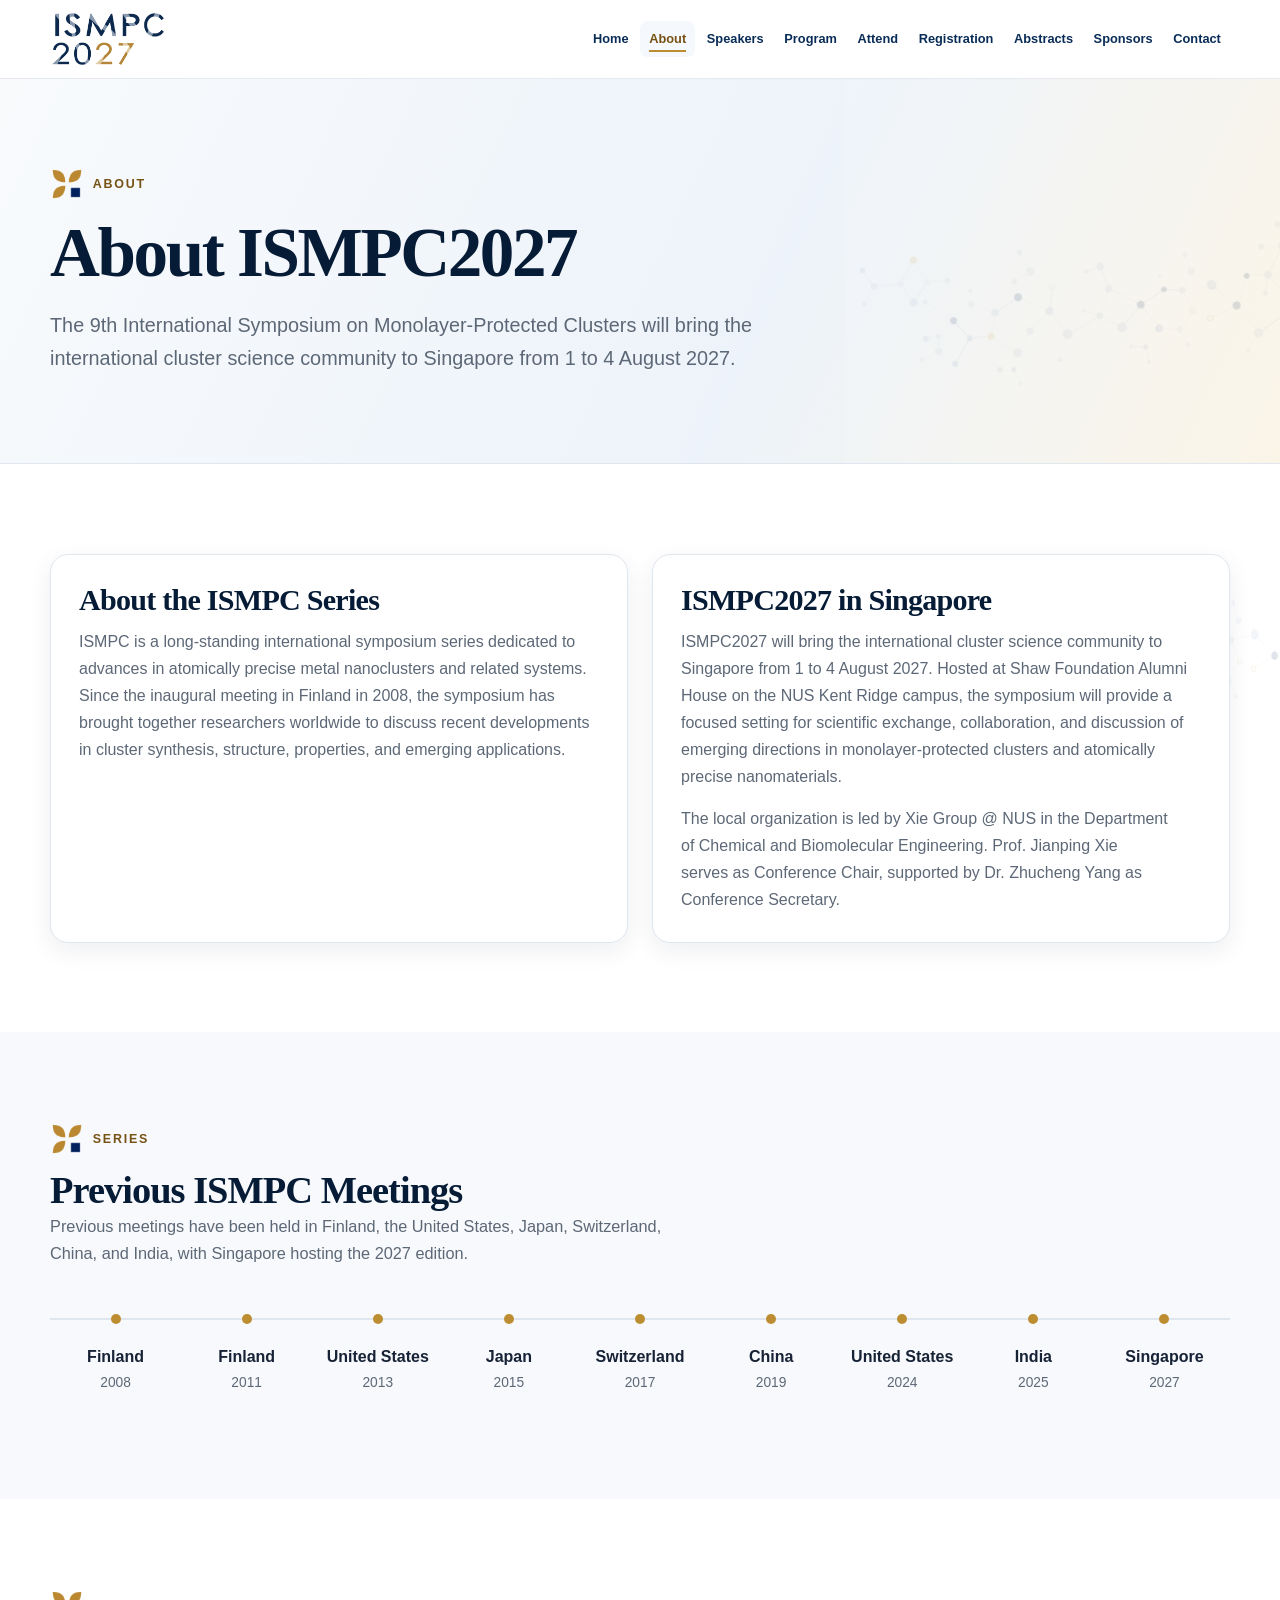
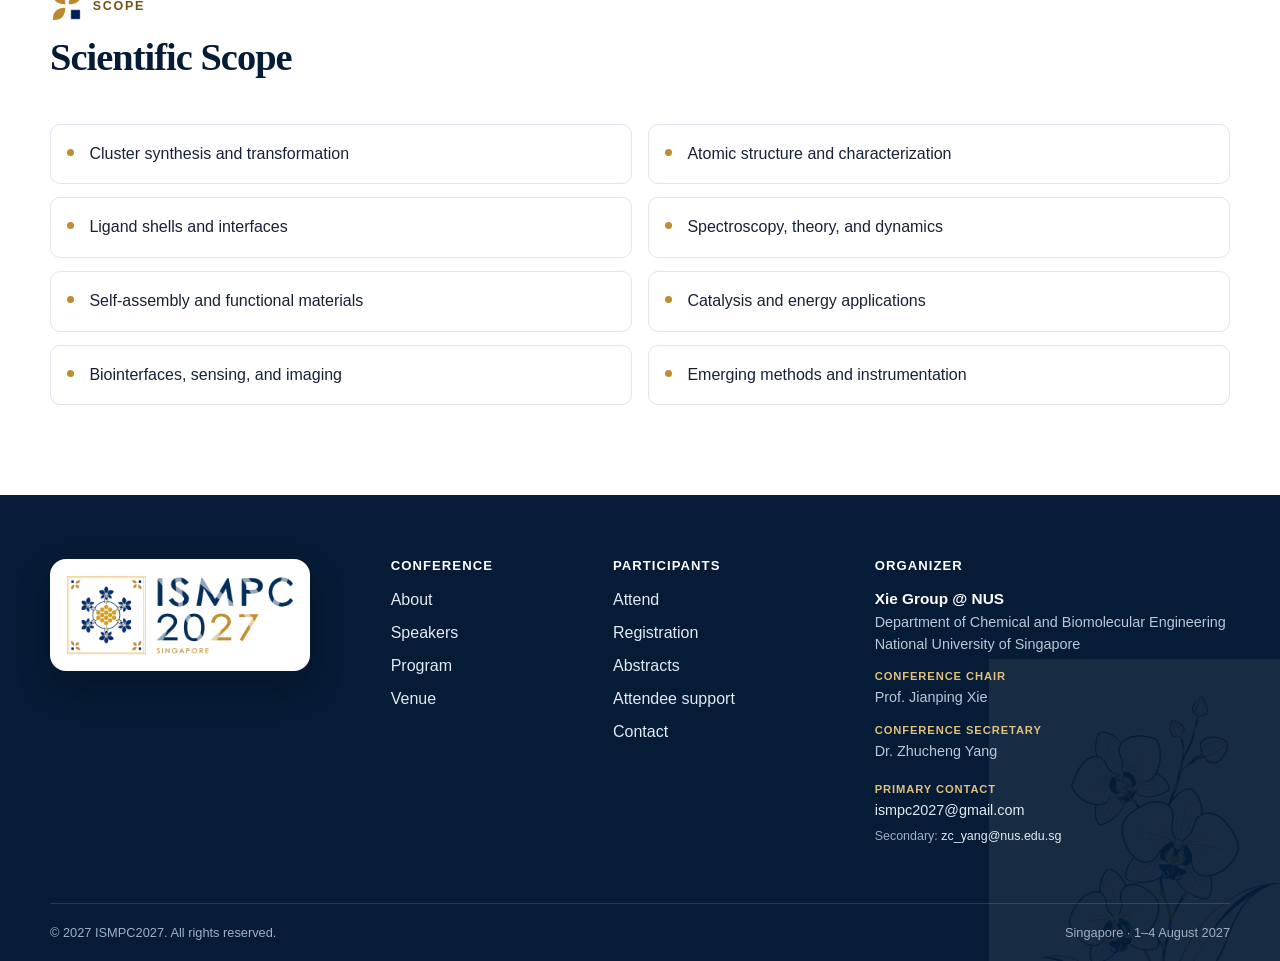
==== commit 16eb60c6: "1005-final" ====
--- a/about.html
+++ b/about.html
@@ -1,6 +1,6 @@
 <!doctype html>
 <html lang="en">
-<head><meta charset="utf-8"><meta name="viewport" content="width=device-width, initial-scale=1"><title>About | ISMPC2027</title><meta name="description" content="About the ISMPC series and ISMPC2027 in Singapore."><link rel="icon" href="assets/optimized/section-mark.png" type="image/png"><link rel="stylesheet" href="css/style.css?v=20261005-portraits5"></head>
+<head><meta charset="utf-8"><meta name="viewport" content="width=device-width, initial-scale=1"><title>About | ISMPC2027</title><meta name="description" content="About the ISMPC series and ISMPC2027 in Singapore."><link rel="icon" href="assets/optimized/favicon.png?v=20261005-tile1" type="image/png"><link rel="stylesheet" href="css/style.css?v=20261005-system13"></head>
 <body>
   <a class="skip-link" href="#main-content">Skip to content</a>
   <header class="site-header">
@@ -13,24 +13,24 @@
     </div>
   </header>
   <main id="main-content">
-    <section class="page-hero"><div class="container reveal"><span class="section-kicker"><img class="section-kicker-icon" src="assets/optimized/section-mark.png" width="96" height="96" alt="">About</span><h1>About ISMPC2027</h1><p>The 9th International Symposium on Monolayer-Protected Clusters will bring the international cluster science community to Singapore from 1 to 4 August 2027.</p></div></section>
+    <section class="page-hero"><div class="container"><span class="section-kicker"><img class="section-kicker-icon" src="assets/optimized/section-mark.png" width="96" height="96" alt="">About</span><h1>About ISMPC2027</h1><p>The 9th International Symposium on Monolayer-Protected Clusters will bring the international cluster science community to Singapore from 1 to 4 August 2027.</p></div></section>
     <section class="section section-with-ornament"><img class="section-ornament ornament-network" src="assets/optimized/molecular-network.jpg" width="520" height="520" alt=""><div class="container grid grid-2">
       <!-- Editable: official ISMPC series introduction -->
-      <article class="card reveal"><h2>About the ISMPC Series</h2><p>ISMPC is a long-standing international symposium series dedicated to advances in atomically precise metal nanoclusters and related systems. Since the inaugural meeting in Finland in 2008, the symposium has brought together researchers worldwide to discuss recent developments in cluster synthesis, structure, properties, and emerging applications.</p></article>
+      <article class="card"><h2>About the ISMPC Series</h2><p>ISMPC is a long-standing international symposium series dedicated to advances in atomically precise metal nanoclusters and related systems. Since the inaugural meeting in Finland in 2008, the symposium has brought together researchers worldwide to discuss recent developments in cluster synthesis, structure, properties, and emerging applications.</p></article>
       <!-- Editable: ISMPC2027 Singapore introduction -->
-      <article class="card reveal"><h2>ISMPC2027 in Singapore</h2><p>ISMPC2027 will bring the international cluster science community to Singapore from 1 to 4 August 2027. Hosted at Shaw Foundation Alumni House on the NUS Kent Ridge campus, the symposium will provide a focused setting for scientific exchange, collaboration, and discussion of emerging directions in monolayer-protected clusters and atomically precise nanomaterials.</p><p>The local organization is led by the Xie Research Group in the NUS Department of Chemical and Biomolecular Engineering, with Prof. Jianping Xie serving as conference chair.</p></article>
+      <article class="card"><h2>ISMPC2027 in Singapore</h2><p>ISMPC2027 will bring the international cluster science community to Singapore from 1 to 4 August 2027. Hosted at Shaw Foundation Alumni House on the NUS Kent Ridge campus, the symposium will provide a focused setting for scientific exchange, collaboration, and discussion of emerging directions in monolayer-protected clusters and atomically precise nanomaterials.</p><p>The local organization is led by Xie Group @ NUS in the Department of Chemical and Biomolecular Engineering. Prof. Jianping Xie serves as Conference Chair, supported by Dr. Zhucheng Yang as Conference Secretary.</p></article>
     </div></section>
-    <section class="section section-soft"><div class="container"><div class="section-header reveal"><span class="section-kicker"><img class="section-kicker-icon" src="assets/optimized/section-mark.png" width="96" height="96" alt="">Series</span><h2>Previous ISMPC Meetings</h2><p class="lead">Previous meetings have been held in Finland, the United States, Japan, Switzerland, China, and India, with Singapore hosting the 2027 edition.</p></div><div class="meeting-timeline reveal"><div class="meeting-item"><strong>Finland</strong><span>2008</span></div><div class="meeting-item"><strong>Finland</strong><span>2011</span></div><div class="meeting-item"><strong>United States</strong><span>2013</span></div><div class="meeting-item"><strong>Japan</strong><span>2015</span></div><div class="meeting-item"><strong>Switzerland</strong><span>2017</span></div><div class="meeting-item"><strong>China</strong><span>2019</span></div><div class="meeting-item"><strong>United States</strong><span>2024</span></div><div class="meeting-item"><strong>India</strong><span>2025</span></div><div class="meeting-item"><strong>Singapore</strong><span>2027</span></div></div></div></section>
-    <section class="section"><div class="container"><div class="section-header reveal"><span class="section-kicker"><img class="section-kicker-icon" src="assets/optimized/section-mark.png" width="96" height="96" alt="">Scope</span><h2>Scientific Scope</h2></div><ul class="topic-list reveal"><li>Cluster synthesis and transformation</li><li>Atomic structure and characterization</li><li>Ligand shells and interfaces</li><li>Spectroscopy, theory, and dynamics</li><li>Self-assembly and functional materials</li><li>Catalysis and energy applications</li><li>Biointerfaces, sensing, and imaging</li><li>Emerging methods and instrumentation</li></ul></div></section>
+    <section class="section section-soft"><div class="container"><div class="section-header"><span class="section-kicker"><img class="section-kicker-icon" src="assets/optimized/section-mark.png" width="96" height="96" alt="">Series</span><h2>Previous ISMPC Meetings</h2><p class="lead">Previous meetings have been held in Finland, the United States, Japan, Switzerland, China, and India, with Singapore hosting the 2027 edition.</p></div><div class="meeting-timeline"><div class="meeting-item"><strong>Finland</strong><span>2008</span></div><div class="meeting-item"><strong>Finland</strong><span>2011</span></div><div class="meeting-item"><strong>United States</strong><span>2013</span></div><div class="meeting-item"><strong>Japan</strong><span>2015</span></div><div class="meeting-item"><strong>Switzerland</strong><span>2017</span></div><div class="meeting-item"><strong>China</strong><span>2019</span></div><div class="meeting-item"><strong>United States</strong><span>2024</span></div><div class="meeting-item"><strong>India</strong><span>2025</span></div><div class="meeting-item"><strong>Singapore</strong><span>2027</span></div></div></div></section>
+    <section class="section"><div class="container"><div class="section-header"><span class="section-kicker"><img class="section-kicker-icon" src="assets/optimized/section-mark.png" width="96" height="96" alt="">Scope</span><h2>Scientific Scope</h2></div><ul class="topic-list"><li>Cluster synthesis and transformation</li><li>Atomic structure and characterization</li><li>Ligand shells and interfaces</li><li>Spectroscopy, theory, and dynamics</li><li>Self-assembly and functional materials</li><li>Catalysis and energy applications</li><li>Biointerfaces, sensing, and imaging</li><li>Emerging methods and instrumentation</li></ul></div></section>
   </main>
   <footer class="site-footer">
     <div class="container footer-main">
       <div class="footer-brand-wrap">
-        <span class="footer-logo-panel footer-logo-panel--wide"><img class="footer-logo-image" src="assets/optimized/logo-footer.png" width="1200" height="442" alt="ISMPC2027 Singapore"></span>
+        <span class="footer-logo-panel"><img class="footer-logo-image" src="assets/optimized/logo-footer.png" width="1200" height="442" alt="ISMPC2027 Singapore"></span>
       </div>
       <div><h3>Conference</h3><ul><li><a href="about.html">About</a></li><li><a href="speakers.html">Speakers</a></li><li><a href="program.html">Program</a></li><li><a href="venue.html">Venue</a></li></ul></div>
       <div><h3>Participants</h3><ul><li><a href="travel.html">Attend</a></li><li><a href="registration.html">Registration</a></li><li><a href="abstract.html">Abstracts</a></li><li><a href="attendee.html">Attendee support</a></li><li><a href="contact.html">Contact</a></li></ul></div>
-      <div class="footer-organizer"><h3>Organizer</h3><p><strong>Xie Research Group</strong><br>Department of Chemical and Biomolecular Engineering<br>National University of Singapore</p><p><span class="footer-role">Conference chair</span><br>Prof. Jianping Xie</p><p class="footer-contact"><a href="mailto:ismpc2027@gmail.com">ismpc2027@gmail.com</a></p></div>
+      <div class="footer-organizer"><h3>Organizer</h3><p><strong>Xie Group @ NUS</strong><br>Department of Chemical and Biomolecular Engineering<br>National University of Singapore</p><p><span class="footer-role">Conference chair</span><br>Prof. Jianping Xie</p><p><span class="footer-role">Conference secretary</span><br>Dr. Zhucheng Yang</p><p class="footer-contact"><span class="footer-role">Primary contact</span><br><a href="mailto:ismpc2027@gmail.com">ismpc2027@gmail.com</a><br><span class="footer-secondary-contact">Secondary: <a href="mailto:zc_yang@nus.edu.sg">zc_yang@nus.edu.sg</a></span></p></div>
     </div>
     <div class="container footer-bottom"><span>&copy; 2027 ISMPC2027. All rights reserved.</span><span>Singapore · 1–4 August 2027</span></div>
   </footer>
--- a/css/style.css
+++ b/css/style.css
@@ -25,6 +25,8 @@
   --section-space: clamp(4rem, 7vw, 6rem);
   --card-pad: clamp(1.25rem, 2.4vw, 1.75rem);
   --card-gap: clamp(1rem, 2vw, 1.5rem);
+  --content-gap: clamp(1.25rem, 2.4vw, 1.8rem);
+  --label-gap: 0.85rem;
   --transition: 180ms ease;
   --header-height: 78px;
 }
@@ -92,6 +94,7 @@
   color: var(--navy-950);
   font-family: Georgia, "Times New Roman", serif;
   line-height: 1.14;
+  text-wrap: balance;
 }
 
 h1 {
@@ -115,6 +118,10 @@
 ul:last-child,
 ol:last-child {
   margin-bottom: 0;
+}
+
+p {
+  text-wrap: pretty;
 }
 
 :focus-visible {
@@ -169,6 +176,11 @@
   padding-block: clamp(2.75rem, 5vw, 4rem);
 }
 
+.content-stack {
+  display: grid;
+  gap: var(--content-gap);
+}
+
 .section-with-ornament {
   overflow: hidden;
 }
@@ -184,11 +196,6 @@
 .ornament-network {
   top: -4rem;
   right: -5rem;
-}
-
-.ornament-orchid {
-  right: -3rem;
-  bottom: -8rem;
 }
 
 .section-with-ornament > .container {
@@ -236,9 +243,7 @@
   margin: 0;
 }
 
-.section-subtitle,
-.lead,
-.about-copy {
+.lead {
   max-width: 72ch;
   color: var(--muted);
   font-size: clamp(1.02rem, 1.25vw, 1.15rem);
@@ -316,11 +321,11 @@
   transform: none;
 }
 
-.eyebrow,
-.gold-pill-label {
+.eyebrow {
   display: inline-flex;
   align-items: center;
   width: fit-content;
+  margin: 0 0 var(--label-gap);
   padding: 0.38rem 0.7rem;
   color: var(--gold-600);
   background: var(--gold-100);
@@ -492,12 +497,6 @@
   border-radius: 50%;
 }
 
-.home-hero__note {
-  max-width: 58ch;
-  margin-top: 1.25rem;
-  color: var(--muted);
-}
-
 .home-hero__actions {
   display: flex;
   flex-wrap: wrap;
@@ -555,57 +554,13 @@
   max-width: none;
 }
 
-.section-heading--split h2,
-.section-heading--split .eyebrow {
+.section-heading--split h2 {
   margin-bottom: 0;
-}
-
-.section-heading--split .eyebrow {
-  margin-bottom: 0.8rem;
 }
 
 .section-heading--split > p {
   margin-bottom: 0.25rem;
   color: var(--muted);
-}
-
-.home-facts {
-  position: relative;
-  z-index: 2;
-  margin-top: -2rem;
-}
-
-.home-facts__grid {
-  display: grid;
-  grid-template-columns: repeat(3, minmax(0, 1fr));
-  overflow: hidden;
-  background: var(--white);
-  border: 1px solid var(--line);
-  border-radius: var(--radius-md);
-  box-shadow: var(--shadow-md);
-}
-
-.home-fact {
-  padding: 1.35rem 1.55rem;
-}
-
-.home-fact + .home-fact {
-  border-left: 1px solid var(--line);
-}
-
-.home-fact span {
-  display: block;
-  margin-bottom: 0.3rem;
-  color: var(--gold-600);
-  font-size: 0.72rem;
-  font-weight: 800;
-  letter-spacing: 0.1em;
-  text-transform: uppercase;
-}
-
-.home-fact strong {
-  color: var(--navy-950);
-  font-size: 1.05rem;
 }
 
 /* Page hero */
@@ -644,11 +599,6 @@
   margin-bottom: 0;
   color: var(--muted);
   font-size: clamp(1.05rem, 1.6vw, 1.24rem);
-}
-
-.page-hero-wordmark,
-.page-hero-logo-mark {
-  display: none;
 }
 
 .jump-nav {
@@ -708,17 +658,26 @@
   grid-template-columns: repeat(4, minmax(0, 1fr));
 }
 
+.grid > .card {
+  display: flex;
+  flex-direction: column;
+  min-height: 100%;
+}
+
+.grid > .card > .button-row:last-child {
+  margin-top: auto;
+  padding-top: 1.25rem;
+}
+
 .card,
 .info-card,
-.feature-card,
-.date-card,
 .route-card,
 .sponsor-tier,
 .notice,
 .sponsor-contact-panel,
 .venue-panel,
-.travel-card,
-.home-visitor-panel {
+.travel-card {
+  min-width: 0;
   padding: var(--card-pad);
   background: var(--surface);
   border: 1px solid var(--line);
@@ -726,81 +685,53 @@
   box-shadow: var(--shadow-sm);
 }
 
+.card > h2,
+.notice > h2,
+.sponsor-contact-panel > h2,
+.venue-panel > h2 {
+  font-size: clamp(1.45rem, 2.35vw, 2.05rem);
+}
+
+.card > h2,
+.card > h3,
+.info-card > h3,
+.route-card > h3,
+.sponsor-tier > h3,
+.notice > h2,
+.sponsor-contact-panel > h2,
+.venue-panel > h2,
+.venue-panel > h3,
+.travel-card__body > h3 {
+  margin-bottom: 0.75rem;
+}
+
 .card p,
 .info-card p,
-.feature-card p,
-.date-card p,
 .route-card p,
 .sponsor-tier p,
 .venue-panel p,
-.travel-card p,
-.home-visitor-panel p {
+.travel-card p {
   color: var(--muted);
 }
 
 .info-card,
-.feature-card,
-.date-card {
+.route-card {
+  display: flex;
+  flex-direction: column;
   min-height: 100%;
 }
 
-.feature-row {
-  display: grid;
-  grid-template-columns: repeat(3, minmax(0, 1fr));
-  gap: var(--card-gap);
-}
-
-.feature-icon,
-.date-card-icon {
-  width: 48px;
-  height: 48px;
-  margin-bottom: 1rem;
-  object-fit: contain;
-}
-
-.about-grid {
-  display: grid;
-  grid-template-columns: minmax(0, 0.9fr) minmax(0, 1.1fr);
-  align-items: start;
-  gap: clamp(2rem, 5vw, 4rem);
-}
-
-.dates-timeline {
-  display: grid;
-  grid-template-columns: repeat(3, minmax(0, 1fr));
-  gap: var(--card-gap);
-}
-
-.date-card-label {
-  margin-bottom: 0.45rem;
-  color: var(--gold-600);
-  font-size: 0.72rem;
-  font-weight: 800;
-  letter-spacing: 0.1em;
-  text-transform: uppercase;
-}
-
-.date-card-date {
-  color: var(--navy-950);
-  font-family: Georgia, "Times New Roman", serif;
-  font-size: 1.35rem;
-  font-weight: 700;
-}
-
-.date-card-desc {
-  margin-top: 0.45rem;
-  color: var(--muted);
-}
-
-.date-card.is-confirmed {
-  background: var(--navy-900);
-  border-color: var(--navy-900);
-}
-
-.date-card.is-confirmed .date-card-label,
-.date-card.is-confirmed .date-card-date,
-.date-card.is-confirmed .date-card-desc {
-  color: var(--white);
+.info-card > a:last-child,
+.route-card > a:last-child {
+  display: inline-flex;
+  align-self: flex-start;
+  margin-top: auto;
+  padding-top: 1rem;
+}
+
+.route-card > .button-row:last-child {
+  margin-top: auto;
+  padding-top: 1.25rem;
 }
 
 .topic-list {
@@ -845,14 +776,12 @@
 }
 
 /* Speakers */
-.featured-speaker-grid,
 .plenary-grid,
 .keynote-grid {
   display: grid;
   gap: clamp(1.15rem, 2.3vw, 1.8rem);
 }
 
-.featured-speaker-grid,
 .plenary-grid {
   grid-template-columns: repeat(3, minmax(0, 1fr));
 }
@@ -962,11 +891,14 @@
 .speaker-directory [data-speaker="amitava-patra"],
 .speaker-directory [data-speaker="biswarup-pathak"],
 .speaker-directory [data-speaker="quan-ming-wang"],
+.speaker-directory [data-speaker="di-sun"],
 .speaker-directory [data-speaker="yan-zhu"],
 .speaker-directory [data-speaker="yong-pei"],
+.speaker-directory [data-speaker="yu-han"],
 .speaker-directory [data-speaker="xavier-le-guevel"],
 .speaker-directory [data-speaker="xiaodong-zhang"],
 .speaker-directory [data-speaker="sarah-s-park"],
+.speaker-directory [data-speaker="saptarshi-mukherjee"],
 .speaker-directory [data-speaker="seiji-yamazoe"],
 .speaker-directory [data-speaker="shuang-quan-zang"],
 .speaker-directory [data-speaker="stacy-copp"] {
@@ -981,28 +913,21 @@
 .speaker-directory [data-speaker="amitava-patra"] .speaker-card__portrait,
 .speaker-directory [data-speaker="biswarup-pathak"] .speaker-card__portrait,
 .speaker-directory [data-speaker="quan-ming-wang"] .speaker-card__portrait,
+.speaker-directory [data-speaker="di-sun"] .speaker-card__portrait,
 .speaker-directory [data-speaker="yan-zhu"] .speaker-card__portrait,
 .speaker-directory [data-speaker="yong-pei"] .speaker-card__portrait,
+.speaker-directory [data-speaker="yu-han"] .speaker-card__portrait,
 .speaker-directory [data-speaker="xavier-le-guevel"] .speaker-card__portrait,
 .speaker-directory [data-speaker="xiaodong-zhang"] .speaker-card__portrait,
 .speaker-directory [data-speaker="sarah-s-park"] .speaker-card__portrait,
+.speaker-directory [data-speaker="saptarshi-mukherjee"] .speaker-card__portrait,
 .speaker-directory [data-speaker="seiji-yamazoe"] .speaker-card__portrait,
 .speaker-directory [data-speaker="shuang-quan-zang"] .speaker-card__portrait,
 .speaker-directory [data-speaker="stacy-copp"] .speaker-card__portrait {
   object-position: center;
 }
 
-.speaker-directory [data-speaker="jun-li"] {
-  --portrait-scale: 1.45;
-}
-
-.speaker-directory [data-speaker="tatsuya-tsukuda"] {
-  --portrait-scale: 1.32;
-}
-
-.speaker-directory [data-speaker="quan-ming-wang"],
-.speaker-directory [data-speaker="xiaodong-zhang"],
-.speaker-directory [data-speaker="sarah-s-park"] {
+.speaker-directory [data-speaker="xiaodong-zhang"] {
   --portrait-scale: 1.12;
 }
 
@@ -1012,10 +937,6 @@
 
 .speaker-directory [data-speaker="yong-pei"] {
   --portrait-scale: 1.18;
-}
-
-.speaker-directory [data-speaker="shuang-quan-zang"] {
-  --portrait-scale: 1.08;
 }
 
 .speaker-directory [data-speaker="stacy-copp"] {
@@ -1061,27 +982,17 @@
 }
 
 .speaker-directory [data-speaker="sukhendu-mandal"] {
-  --portrait-origin: 50% 25%;
-  --portrait-scale: 3.4;
-  --portrait-shift-y: 12%;
+  --portrait-origin: 50% 50%;
+  --portrait-scale: 1.45;
+  --portrait-shift-x: -4%;
+  --portrait-shift-y: 8%;
 }
 
 .speaker-directory [data-speaker="xue-bai"] {
-  --portrait-origin: 55% 30%;
-  --portrait-scale: 1.68;
-  --portrait-shift-y: 12%;
-}
-
-.speaker-directory [data-speaker="yu-han"] {
-  --portrait-origin: 50% 32%;
-  --portrait-scale: 1.32;
-  --portrait-shift-y: 7%;
-}
-
-.speaker-directory [data-speaker="saptarshi-mukherjee"] {
-  --portrait-origin: 50% 32%;
-  --portrait-scale: 1.22;
-  --portrait-shift-y: 4%;
+  --portrait-origin: 50% 50%;
+  --portrait-scale: 1.35;
+  --portrait-shift-x: -2%;
+  --portrait-shift-y: 8%;
 }
 
 .speaker-directory .keynote-grid .speaker-media {
@@ -1126,12 +1037,6 @@
 .tag--keynote {
   color: var(--navy-800);
   background: var(--blue-100);
-}
-
-.speaker-divider {
-  height: 1px;
-  margin-block: clamp(3.25rem, 7vw, 5.25rem);
-  background: var(--line);
 }
 
 .speaker-group + .speaker-group {
@@ -1232,6 +1137,10 @@
   box-shadow: var(--shadow-md);
 }
 
+.hotel-feature {
+  border: 2px solid var(--gold-300);
+}
+
 .venue-spotlight__content,
 .hotel-feature__content {
   padding: clamp(1.75rem, 4vw, 3.25rem);
@@ -1263,6 +1172,7 @@
   width: 100%;
   height: 100%;
   object-fit: cover;
+  object-position: center 58%;
 }
 
 .venue-spotlight__visual--photo figcaption {
@@ -1280,34 +1190,11 @@
   font-weight: 650;
 }
 
-.venue-monogram {
-  color: var(--white);
-  text-align: center;
-}
-
-.venue-monogram strong {
-  display: block;
-  font-family: Georgia, "Times New Roman", serif;
-  font-size: clamp(4rem, 10vw, 7.5rem);
-  letter-spacing: -0.05em;
-  line-height: 0.9;
-}
-
-.venue-monogram span {
-  display: block;
-  max-width: 26ch;
-  margin: 1.2rem auto 0;
-  color: #dbe7f4;
-  font-size: 0.82rem;
-  font-weight: 700;
-  letter-spacing: 0.08em;
-  text-transform: uppercase;
-}
-
 .hotel-feature__visual img {
   width: 100%;
   height: 100%;
   object-fit: cover;
+  object-position: left center;
 }
 
 .fact-list {
@@ -1319,8 +1206,7 @@
   list-style: none;
 }
 
-.fact-list li,
-.venue-fact {
+.fact-list li {
   display: grid;
   grid-template-columns: minmax(110px, 0.35fr) minmax(0, 0.65fr);
   gap: 1rem;
@@ -1328,76 +1214,14 @@
   border-bottom: 1px solid var(--line);
 }
 
-.fact-list span,
-.venue-fact-label {
+.fact-list span {
   color: var(--muted);
   font-size: 0.85rem;
   font-weight: 700;
 }
 
-.fact-list strong,
-.venue-fact-value {
+.fact-list strong {
   color: var(--navy-950);
-}
-
-.home-visitor-duo {
-  display: grid;
-  grid-template-columns: repeat(2, minmax(0, 1fr));
-  gap: var(--card-gap);
-}
-
-.home-visitor-panel {
-  display: flex;
-  flex-direction: column;
-}
-
-.home-visitor-panel .eyebrow {
-  margin-bottom: 0.9rem;
-}
-
-.link-list {
-  display: grid;
-  gap: 0.65rem;
-  margin: 1.25rem 0 0;
-  padding: 0;
-  list-style: none;
-}
-
-.link-list a {
-  display: flex;
-  align-items: center;
-  justify-content: space-between;
-  gap: 1rem;
-  padding: 0.8rem 0;
-  border-bottom: 1px solid var(--line);
-  font-weight: 700;
-  text-decoration: none;
-}
-
-.link-list a::after {
-  content: "→";
-  color: var(--gold-600);
-}
-
-.sponsor-callout {
-  display: flex;
-  align-items: center;
-  justify-content: space-between;
-  gap: 2rem;
-  padding: clamp(1.75rem, 4vw, 3rem);
-  background: var(--navy-900);
-  border-radius: var(--radius-lg);
-}
-
-.sponsor-callout h2,
-.sponsor-callout p {
-  color: var(--white);
-}
-
-.sponsor-callout p {
-  max-width: 68ch;
-  margin-bottom: 0;
-  color: #d7e2ef;
 }
 
 /* Timeline */
@@ -1517,6 +1341,9 @@
 }
 
 .travel-card {
+  display: flex;
+  flex-direction: column;
+  height: 100%;
   overflow: hidden;
   padding: 0;
 }
@@ -1534,12 +1361,16 @@
 }
 
 .travel-card__body {
+  display: flex;
+  flex: 1;
+  flex-direction: column;
   padding: var(--card-pad);
 }
 
-.hotel-feature {
-  margin-bottom: var(--card-gap);
-  border: 2px solid var(--gold-300);
+.travel-card__body > a:last-child {
+  align-self: flex-start;
+  margin-top: auto;
+  padding-top: 0.9rem;
 }
 
 .source-card {
@@ -1599,16 +1430,8 @@
   object-fit: cover;
 }
 
-.media-1x1 {
-  aspect-ratio: 1;
-}
-
 .media-4x3 {
   aspect-ratio: 4 / 3;
-}
-
-.media-round {
-  border-radius: 14px;
 }
 
 /* Footer */
@@ -1636,7 +1459,7 @@
   position: relative;
   z-index: 1;
   display: grid;
-  grid-template-columns: minmax(210px, 1.2fr) 0.7fr 0.8fr 1.2fr;
+  grid-template-columns: minmax(220px, 1.1fr) 0.65fr 0.8fr 1.35fr;
   gap: clamp(1.5rem, 4vw, 3.25rem);
   padding-bottom: 3rem;
 }
@@ -1644,15 +1467,16 @@
 .footer-logo-panel {
   display: inline-flex;
   width: min(260px, 100%);
+  padding: 0.75rem;
+  background: var(--white);
+  border: 1px solid rgba(255, 255, 255, 0.85);
+  border-radius: 16px;
+  box-shadow: 0 16px 35px rgba(0, 0, 0, 0.2);
 }
 
 .footer-logo-image {
   width: 100%;
   height: auto;
-}
-
-.footer-brand-text {
-  display: none;
 }
 
 .site-footer h3 {
@@ -1686,6 +1510,13 @@
 
 .site-footer .footer-contact {
   margin-top: 0.9rem;
+}
+
+.footer-secondary-contact {
+  display: inline-block;
+  margin-top: 0.35rem;
+  color: #9fb0c4;
+  font-size: 0.78rem;
 }
 
 .site-footer ul {
@@ -1822,15 +1653,9 @@
     flex-direction: column;
   }
 
-  .home-facts__grid,
-  .about-grid,
-  .feature-row,
-  .dates-timeline,
-  .featured-speaker-grid,
   .plenary-grid,
   .venue-spotlight,
   .hotel-feature,
-  .home-visitor-duo,
   .travel-overview,
   .hotel-grid,
   .experience-grid,
@@ -1839,17 +1664,6 @@
     grid-template-columns: repeat(2, minmax(0, 1fr));
   }
 
-  .home-facts__grid {
-    overflow: visible;
-  }
-
-  .home-fact:nth-child(3) {
-    grid-column: 1 / -1;
-    border-top: 1px solid var(--line);
-    border-left: 0;
-  }
-
-  .about-grid,
   .venue-spotlight,
   .hotel-feature,
   .travel-overview {
@@ -1870,10 +1684,6 @@
     min-height: 300px;
   }
 
-  .sponsor-callout {
-    align-items: flex-start;
-    flex-direction: column;
-  }
 }
 
 @media (max-width: 620px) {
@@ -1917,19 +1727,10 @@
     width: 100%;
   }
 
-  .home-facts {
-    margin-top: -1rem;
-  }
-
-  .home-facts__grid,
-  .feature-row,
-  .dates-timeline,
-  .featured-speaker-grid,
   .plenary-grid,
   .grid-2,
   .grid-3,
   .grid-4,
-  .home-visitor-duo,
   .route-grid,
   .hotel-grid,
   .experience-grid,
@@ -1969,16 +1770,6 @@
     width: 100%;
   }
 
-  .home-fact:nth-child(3) {
-    grid-column: auto;
-  }
-
-  .home-fact + .home-fact,
-  .home-fact:nth-child(3) {
-    border-top: 1px solid var(--line);
-    border-left: 0;
-  }
-
   .topic-list {
     grid-template-columns: 1fr;
   }
@@ -1992,8 +1783,7 @@
     height: 30px;
   }
 
-  .fact-list li,
-  .venue-fact {
+  .fact-list li {
     grid-template-columns: 1fr;
     gap: 0.2rem;
   }
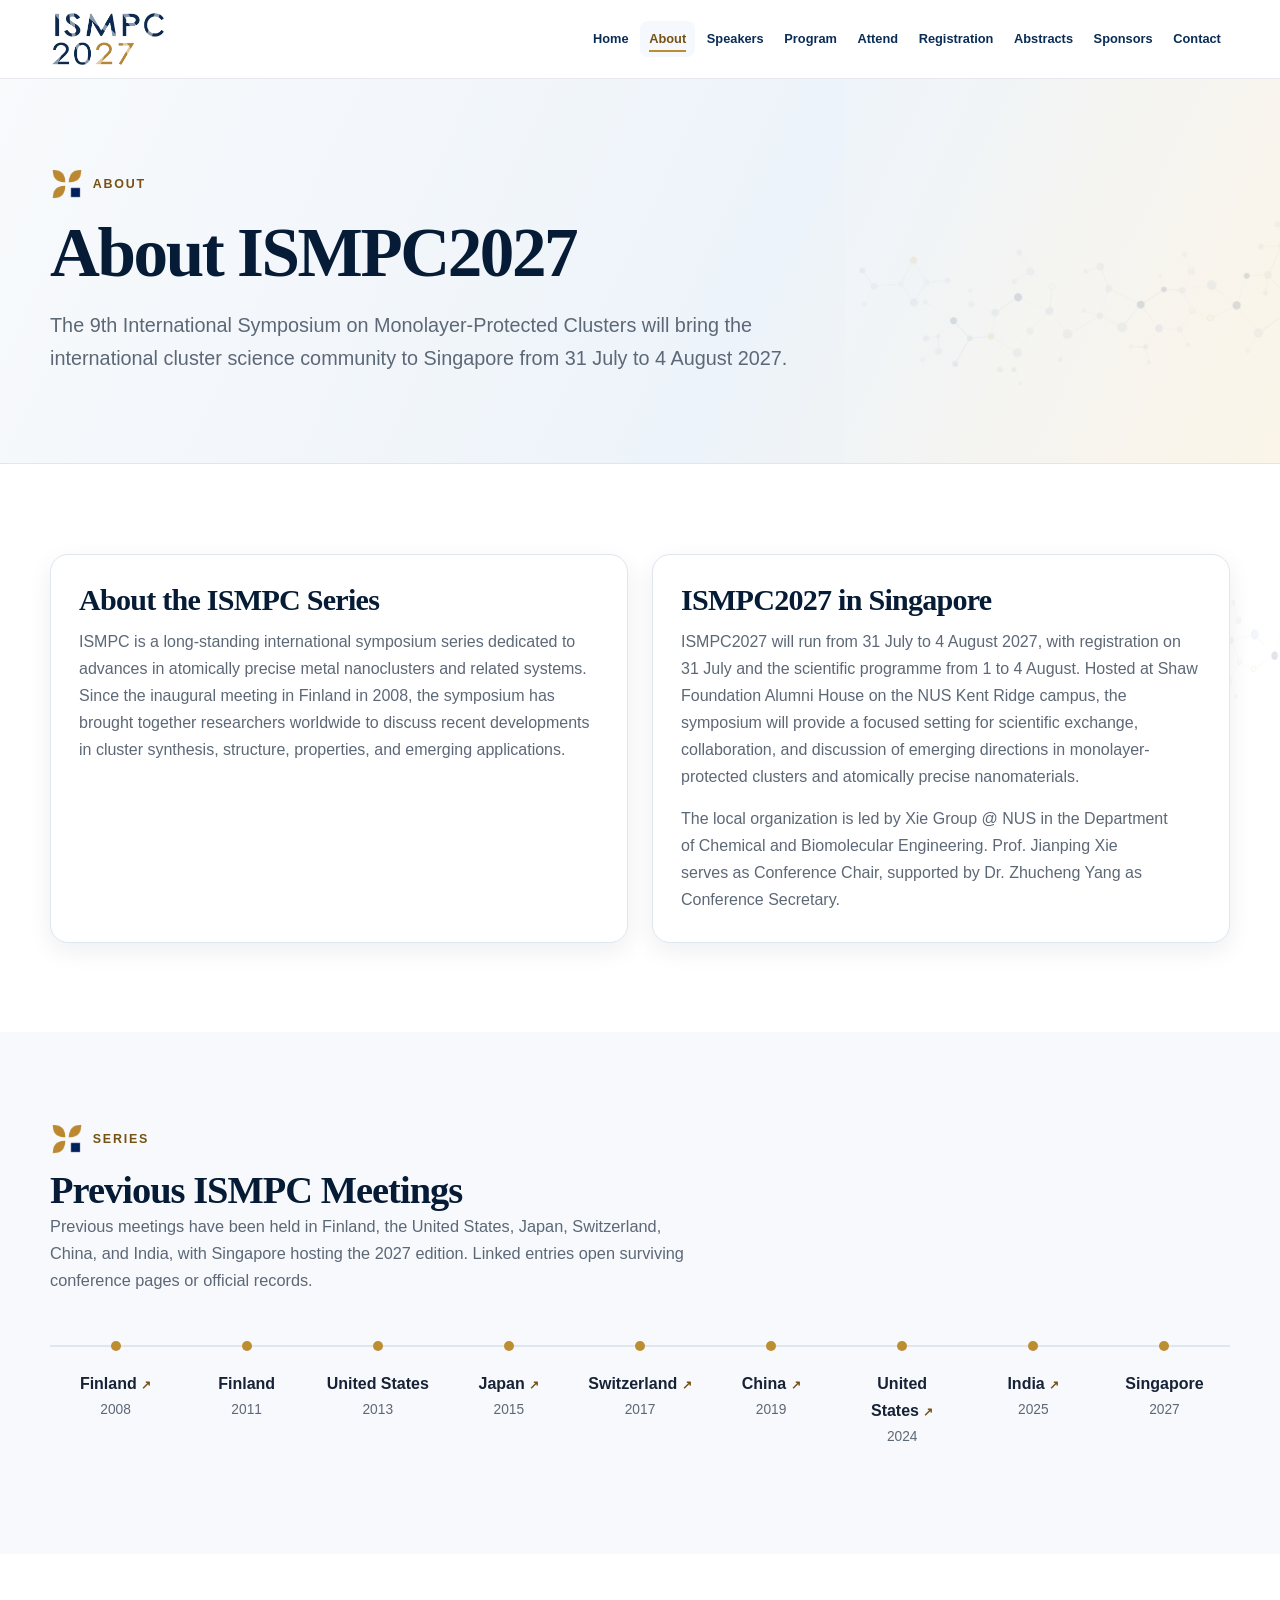
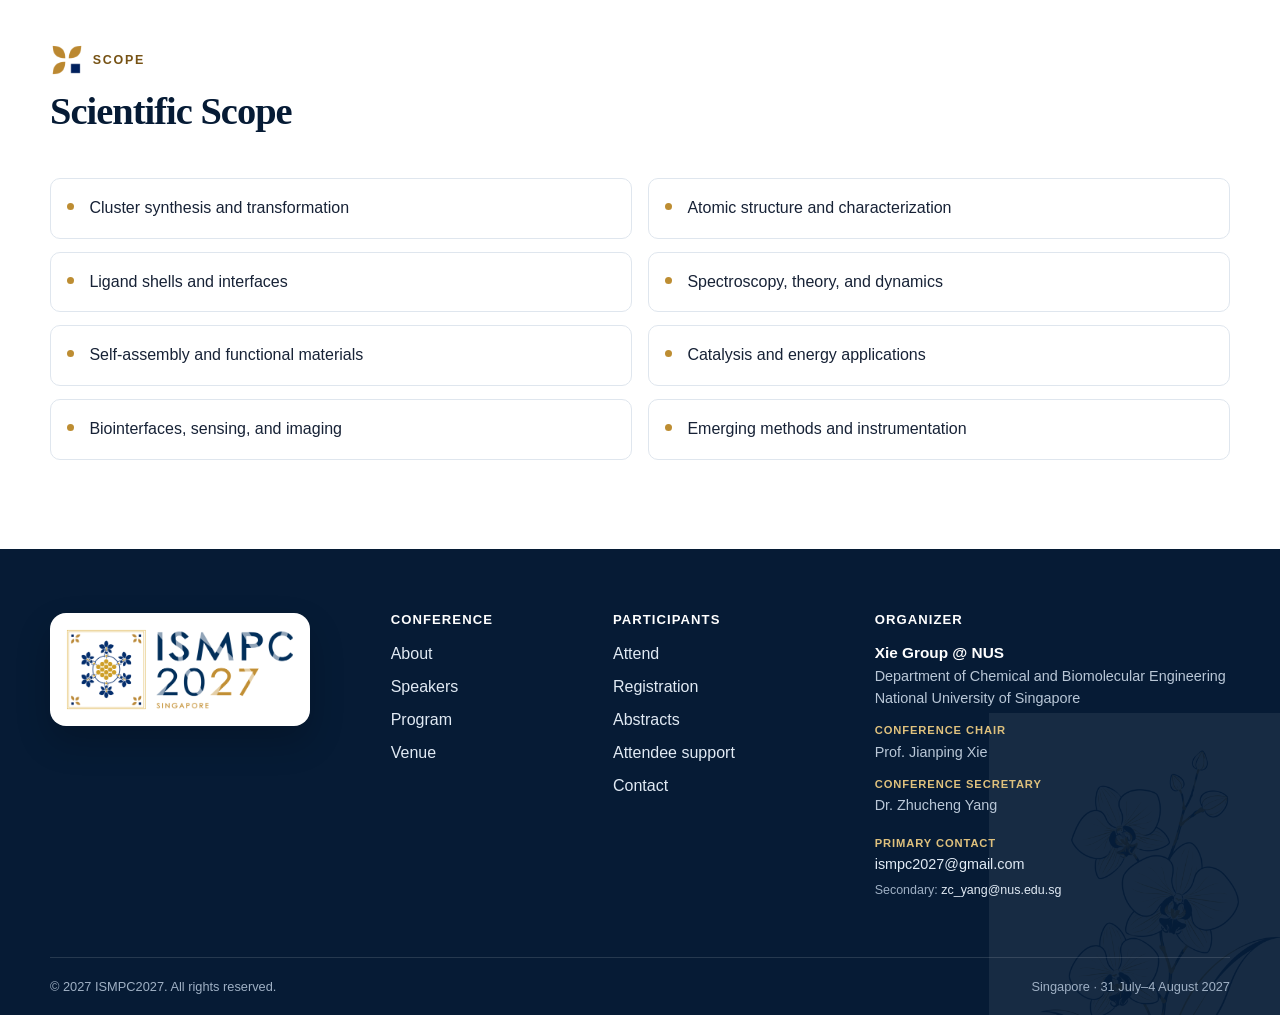
==== commit 8fb1fba9: "1008" ====
--- a/about.html
+++ b/about.html
@@ -1,6 +1,6 @@
 <!doctype html>
 <html lang="en">
-<head><meta charset="utf-8"><meta name="viewport" content="width=device-width, initial-scale=1"><title>About | ISMPC2027</title><meta name="description" content="About the ISMPC series and ISMPC2027 in Singapore."><link rel="icon" href="assets/optimized/favicon.png?v=20261005-tile1" type="image/png"><link rel="stylesheet" href="css/style.css?v=20261005-system13"></head>
+<head><meta charset="utf-8"><meta name="viewport" content="width=device-width, initial-scale=1"><title>About | ISMPC2027</title><meta name="description" content="About the ISMPC series and ISMPC2027 in Singapore."><link rel="icon" href="assets/optimized/favicon.png?v=20261005-tile1" type="image/png"><link rel="stylesheet" href="css/style.css?v=20261008-roster1"></head>
 <body>
   <a class="skip-link" href="#main-content">Skip to content</a>
   <header class="site-header">
@@ -13,14 +13,14 @@
     </div>
   </header>
   <main id="main-content">
-    <section class="page-hero"><div class="container"><span class="section-kicker"><img class="section-kicker-icon" src="assets/optimized/section-mark.png" width="96" height="96" alt="">About</span><h1>About ISMPC2027</h1><p>The 9th International Symposium on Monolayer-Protected Clusters will bring the international cluster science community to Singapore from 1 to 4 August 2027.</p></div></section>
+    <section class="page-hero"><div class="container"><span class="section-kicker"><img class="section-kicker-icon" src="assets/optimized/section-mark.png" width="96" height="96" alt="">About</span><h1>About ISMPC2027</h1><p>The 9th International Symposium on Monolayer-Protected Clusters will bring the international cluster science community to Singapore from 31 July to 4 August 2027.</p></div></section>
     <section class="section section-with-ornament"><img class="section-ornament ornament-network" src="assets/optimized/molecular-network.jpg" width="520" height="520" alt=""><div class="container grid grid-2">
       <!-- Editable: official ISMPC series introduction -->
       <article class="card"><h2>About the ISMPC Series</h2><p>ISMPC is a long-standing international symposium series dedicated to advances in atomically precise metal nanoclusters and related systems. Since the inaugural meeting in Finland in 2008, the symposium has brought together researchers worldwide to discuss recent developments in cluster synthesis, structure, properties, and emerging applications.</p></article>
       <!-- Editable: ISMPC2027 Singapore introduction -->
-      <article class="card"><h2>ISMPC2027 in Singapore</h2><p>ISMPC2027 will bring the international cluster science community to Singapore from 1 to 4 August 2027. Hosted at Shaw Foundation Alumni House on the NUS Kent Ridge campus, the symposium will provide a focused setting for scientific exchange, collaboration, and discussion of emerging directions in monolayer-protected clusters and atomically precise nanomaterials.</p><p>The local organization is led by Xie Group @ NUS in the Department of Chemical and Biomolecular Engineering. Prof. Jianping Xie serves as Conference Chair, supported by Dr. Zhucheng Yang as Conference Secretary.</p></article>
+      <article class="card"><h2>ISMPC2027 in Singapore</h2><p>ISMPC2027 will run from 31 July to 4 August 2027, with registration on 31 July and the scientific programme from 1 to 4 August. Hosted at Shaw Foundation Alumni House on the NUS Kent Ridge campus, the symposium will provide a focused setting for scientific exchange, collaboration, and discussion of emerging directions in monolayer-protected clusters and atomically precise nanomaterials.</p><p>The local organization is led by Xie Group @ NUS in the Department of Chemical and Biomolecular Engineering. Prof. Jianping Xie serves as Conference Chair, supported by Dr. Zhucheng Yang as Conference Secretary.</p></article>
     </div></section>
-    <section class="section section-soft"><div class="container"><div class="section-header"><span class="section-kicker"><img class="section-kicker-icon" src="assets/optimized/section-mark.png" width="96" height="96" alt="">Series</span><h2>Previous ISMPC Meetings</h2><p class="lead">Previous meetings have been held in Finland, the United States, Japan, Switzerland, China, and India, with Singapore hosting the 2027 edition.</p></div><div class="meeting-timeline"><div class="meeting-item"><strong>Finland</strong><span>2008</span></div><div class="meeting-item"><strong>Finland</strong><span>2011</span></div><div class="meeting-item"><strong>United States</strong><span>2013</span></div><div class="meeting-item"><strong>Japan</strong><span>2015</span></div><div class="meeting-item"><strong>Switzerland</strong><span>2017</span></div><div class="meeting-item"><strong>China</strong><span>2019</span></div><div class="meeting-item"><strong>United States</strong><span>2024</span></div><div class="meeting-item"><strong>India</strong><span>2025</span></div><div class="meeting-item"><strong>Singapore</strong><span>2027</span></div></div></div></section>
+    <section class="section section-soft"><div class="container"><div class="section-header"><span class="section-kicker"><img class="section-kicker-icon" src="assets/optimized/section-mark.png" width="96" height="96" alt="">Series</span><h2>Previous ISMPC Meetings</h2><p class="lead">Previous meetings have been held in Finland, the United States, Japan, Switzerland, China, and India, with Singapore hosting the 2027 edition. Linked entries open surviving conference pages or official records.</p></div><div class="meeting-timeline"><a class="meeting-item" href="https://users.jyu.fi/~hahakkin/ISMPC08/ISMPC08-speakers.pdf" target="_blank" rel="noopener" aria-label="ISMPC 2008 in Finland — open official meeting document"><strong>Finland</strong><span>2008</span></a><div class="meeting-item"><strong>Finland</strong><span>2011</span></div><div class="meeting-item"><strong>United States</strong><span>2013</span></div><a class="meeting-item" href="https://www.rs.tus.ac.jp/ismpc15/index.html" target="_blank" rel="noopener" aria-label="ISMPC 2015 in Japan — open conference website"><strong>Japan</strong><span>2015</span></a><a class="meeting-item" href="https://ismpc17.blogspot.com/" target="_blank" rel="noopener" aria-label="ISMPC 2017 in Switzerland — open conference website"><strong>Switzerland</strong><span>2017</span></a><a class="meeting-item" href="https://ice.xmu.edu.cn/en/info/1016/1290.htm" target="_blank" rel="noopener" aria-label="ISMPC 2019 in China — open official university record"><strong>China</strong><span>2019</span></a><a class="meeting-item" href="https://www.k-state.edu/chem/conferences/ismpc_2024/index.html" target="_blank" rel="noopener" aria-label="ISMPC 2024 in the United States — open conference website"><strong>United States</strong><span>2024</span></a><a class="meeting-item" href="https://ismpc2025.wixsite.com/ismpc-2025/" target="_blank" rel="noopener" aria-label="ISMPC 2025 in India — open conference website"><strong>India</strong><span>2025</span></a><div class="meeting-item"><strong>Singapore</strong><span>2027</span></div></div></div></section>
     <section class="section"><div class="container"><div class="section-header"><span class="section-kicker"><img class="section-kicker-icon" src="assets/optimized/section-mark.png" width="96" height="96" alt="">Scope</span><h2>Scientific Scope</h2></div><ul class="topic-list"><li>Cluster synthesis and transformation</li><li>Atomic structure and characterization</li><li>Ligand shells and interfaces</li><li>Spectroscopy, theory, and dynamics</li><li>Self-assembly and functional materials</li><li>Catalysis and energy applications</li><li>Biointerfaces, sensing, and imaging</li><li>Emerging methods and instrumentation</li></ul></div></section>
   </main>
   <footer class="site-footer">
@@ -32,7 +32,7 @@
       <div><h3>Participants</h3><ul><li><a href="travel.html">Attend</a></li><li><a href="registration.html">Registration</a></li><li><a href="abstract.html">Abstracts</a></li><li><a href="attendee.html">Attendee support</a></li><li><a href="contact.html">Contact</a></li></ul></div>
       <div class="footer-organizer"><h3>Organizer</h3><p><strong>Xie Group @ NUS</strong><br>Department of Chemical and Biomolecular Engineering<br>National University of Singapore</p><p><span class="footer-role">Conference chair</span><br>Prof. Jianping Xie</p><p><span class="footer-role">Conference secretary</span><br>Dr. Zhucheng Yang</p><p class="footer-contact"><span class="footer-role">Primary contact</span><br><a href="mailto:ismpc2027@gmail.com">ismpc2027@gmail.com</a><br><span class="footer-secondary-contact">Secondary: <a href="mailto:zc_yang@nus.edu.sg">zc_yang@nus.edu.sg</a></span></p></div>
     </div>
-    <div class="container footer-bottom"><span>&copy; 2027 ISMPC2027. All rights reserved.</span><span>Singapore · 1–4 August 2027</span></div>
+    <div class="container footer-bottom"><span>&copy; 2027 ISMPC2027. All rights reserved.</span><span>Singapore · 31 July–4 August 2027</span></div>
   </footer>
   <script src="js/main.js"></script>
 </body></html>
--- a/css/style.css
+++ b/css/style.css
@@ -563,6 +563,12 @@
   color: var(--muted);
 }
 
+.section-heading__title {
+  display: flex;
+  align-items: center;
+  gap: 0.8rem;
+}
+
 /* Page hero */
 .page-hero {
   position: relative;
@@ -1085,6 +1091,95 @@
   min-height: 220px;
 }
 
+.speaker-more {
+  display: grid;
+  grid-template-columns: auto minmax(0, 1fr);
+  align-items: center;
+  gap: 1rem;
+  margin-top: clamp(1rem, 2.4vw, 1.6rem);
+  padding: 1rem 1.2rem;
+  background: linear-gradient(135deg, rgba(255, 255, 255, 0.92), rgba(241, 246, 252, 0.88));
+  border: 1px dashed rgba(19, 62, 108, 0.26);
+  border-radius: var(--radius-md);
+}
+
+.speaker-more__mark {
+  display: grid;
+  width: 46px;
+  height: 46px;
+  background: var(--white);
+  border: 1px solid rgba(197, 143, 25, 0.24);
+  border-radius: 50%;
+  box-shadow: var(--shadow-sm);
+  place-items: center;
+}
+
+.speaker-more__mark img {
+  width: 25px;
+  height: 25px;
+}
+
+.speaker-more strong {
+  display: block;
+  color: var(--navy-950);
+  font-family: Georgia, "Times New Roman", serif;
+  font-size: clamp(1.02rem, 1.4vw, 1.18rem);
+}
+
+.speaker-more p {
+  margin: 0.22rem 0 0;
+  color: var(--muted);
+  font-size: 0.85rem;
+}
+
+.speaker-group__intro {
+  max-width: 72ch;
+  margin: -1.45rem 0 clamp(1.6rem, 3vw, 2.25rem);
+  color: var(--muted);
+}
+
+.invited-speaker-grid {
+  display: grid;
+  grid-template-columns: repeat(4, minmax(0, 1fr));
+  gap: clamp(0.8rem, 1.6vw, 1.15rem);
+}
+
+.invited-speaker-item {
+  position: relative;
+  min-width: 0;
+  min-height: 118px;
+  padding: 1.15rem 1.15rem 1.1rem 1.35rem;
+  overflow: hidden;
+  background: rgba(255, 255, 255, 0.9);
+  border: 1px solid rgba(19, 62, 108, 0.12);
+  border-radius: var(--radius-sm);
+  box-shadow: 0 8px 24px rgba(6, 27, 53, 0.045);
+}
+
+.invited-speaker-item::before {
+  position: absolute;
+  top: 1.15rem;
+  bottom: 1.15rem;
+  left: 0;
+  width: 4px;
+  background: linear-gradient(var(--gold-400), var(--gold-600));
+  border-radius: 0 999px 999px 0;
+  content: "";
+}
+
+.invited-speaker-item h3 {
+  margin-bottom: 0.5rem;
+  font-size: clamp(1rem, 1.35vw, 1.14rem);
+  line-height: 1.25;
+}
+
+.invited-speaker-item p {
+  margin: 0;
+  color: var(--muted);
+  font-size: 0.8rem;
+  line-height: 1.45;
+}
+
 .speaker-load-note,
 .render-note {
   grid-column: 1 / -1;
@@ -1261,6 +1356,32 @@
   font-size: 0.86rem;
 }
 
+.meeting-item[href] {
+  color: inherit;
+  text-decoration: none;
+  transition: color 180ms ease, border-color 180ms ease, background-color 180ms ease;
+}
+
+.meeting-item[href] strong::after {
+  margin-left: 0.28rem;
+  color: var(--gold-600);
+  font-family: Arial, sans-serif;
+  font-size: 0.72em;
+  content: "↗";
+}
+
+.meeting-item[href]:hover,
+.meeting-item[href]:focus-visible {
+  color: var(--gold-700);
+  background: linear-gradient(to bottom, rgba(201, 153, 53, 0.08), transparent 70%);
+  border-top-color: var(--gold-500);
+}
+
+.meeting-item[href]:focus-visible {
+  outline: 2px solid var(--gold-500);
+  outline-offset: 3px;
+}
+
 /* Travel */
 .travel-overview {
   display: grid;
@@ -1310,6 +1431,7 @@
 .route-grid,
 .hotel-grid,
 .experience-grid,
+.social-event-grid,
 .source-grid {
   display: grid;
   gap: var(--card-gap);
@@ -1322,6 +1444,10 @@
 .hotel-grid,
 .experience-grid {
   grid-template-columns: repeat(3, minmax(0, 1fr));
+}
+
+.social-event-grid {
+  grid-template-columns: repeat(2, minmax(0, 1fr));
 }
 
 .source-grid {
@@ -1659,6 +1785,7 @@
   .travel-overview,
   .hotel-grid,
   .experience-grid,
+  .social-event-grid,
   .sponsor-page-grid,
   .footer-main {
     grid-template-columns: repeat(2, minmax(0, 1fr));
@@ -1672,6 +1799,10 @@
 
   .keynote-grid {
     grid-template-columns: repeat(3, minmax(0, 1fr));
+  }
+
+  .invited-speaker-grid {
+    grid-template-columns: repeat(2, minmax(0, 1fr));
   }
 
   .grid-3,
@@ -1765,6 +1896,28 @@
     align-items: flex-start;
   }
 
+  .speaker-more {
+    grid-template-columns: 1fr;
+  }
+
+  .speaker-more__mark {
+    width: 40px;
+    height: 40px;
+  }
+
+  .speaker-group__intro {
+    margin-top: -1rem;
+  }
+
+  .invited-speaker-grid,
+  .social-event-grid {
+    grid-template-columns: 1fr;
+  }
+
+  .invited-speaker-item {
+    min-height: 0;
+  }
+
   .participation-strip__actions,
   .participation-strip__actions .btn {
     width: 100%;
